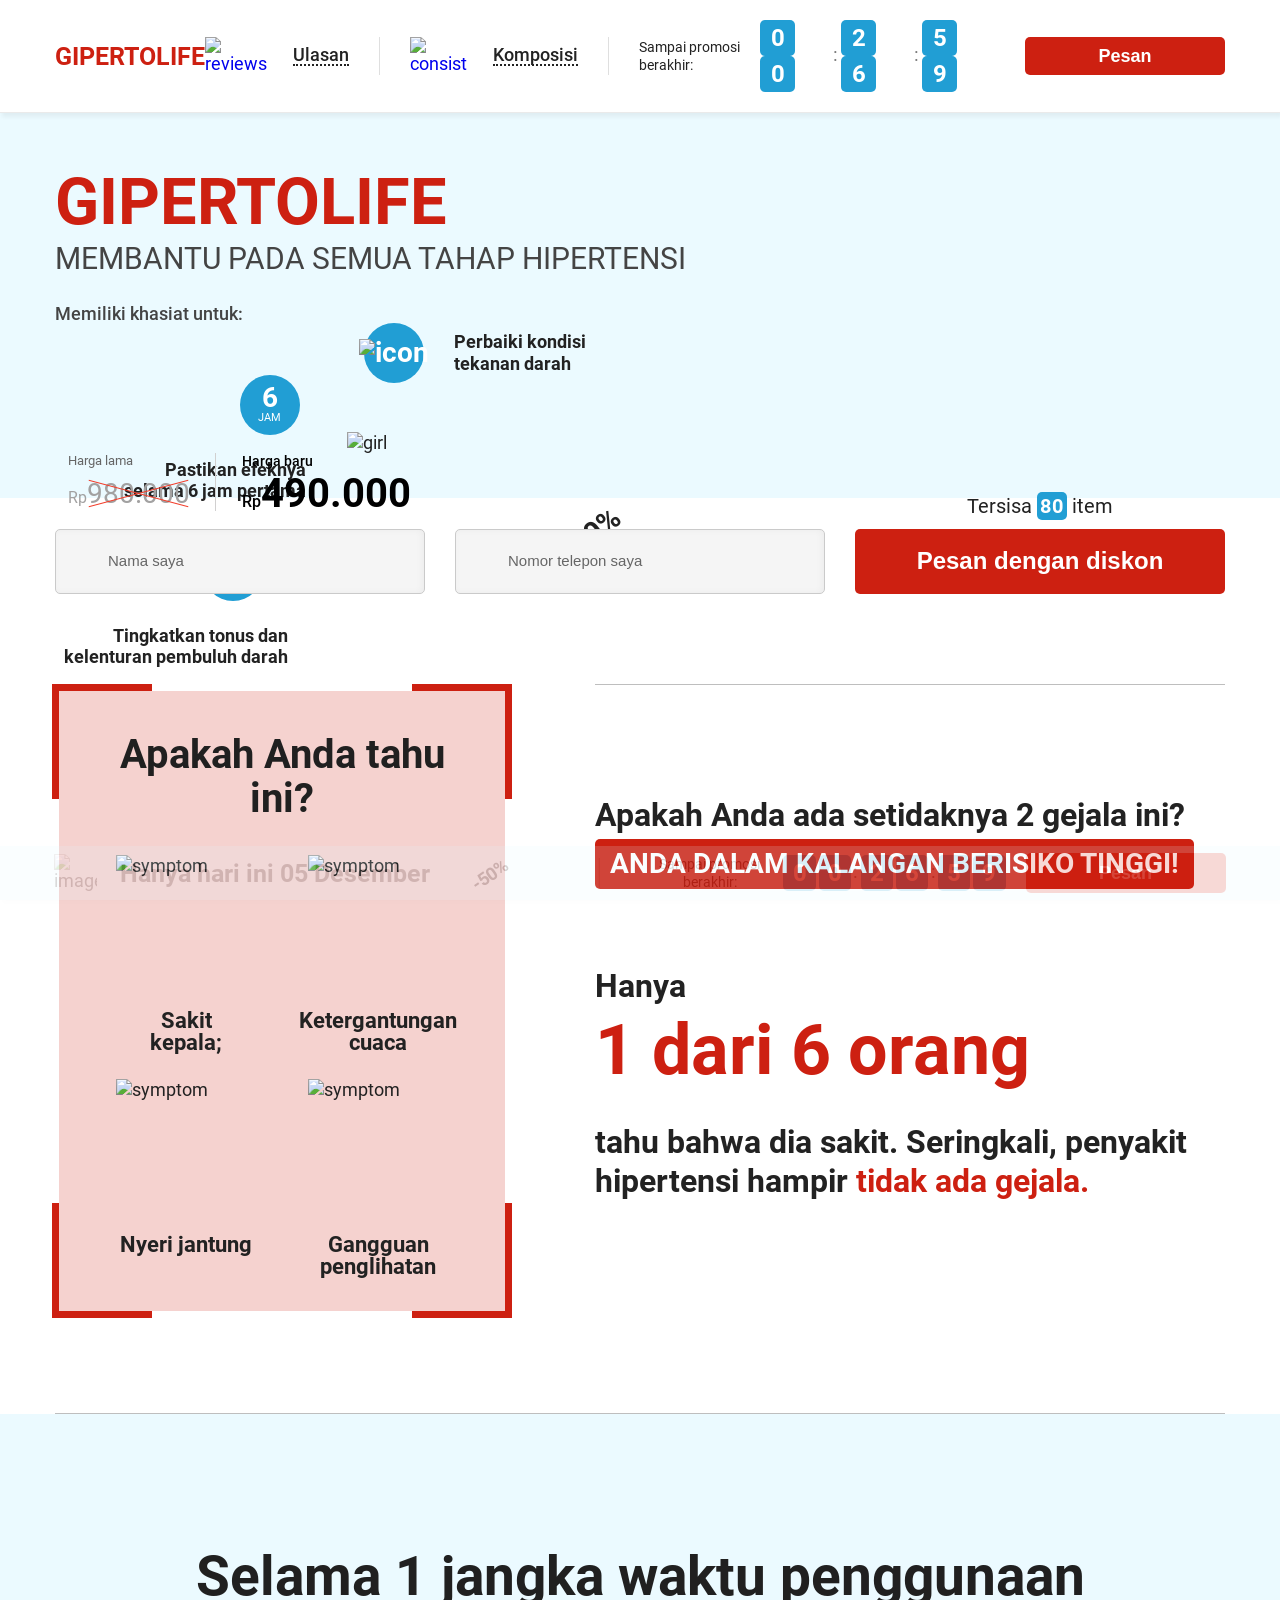
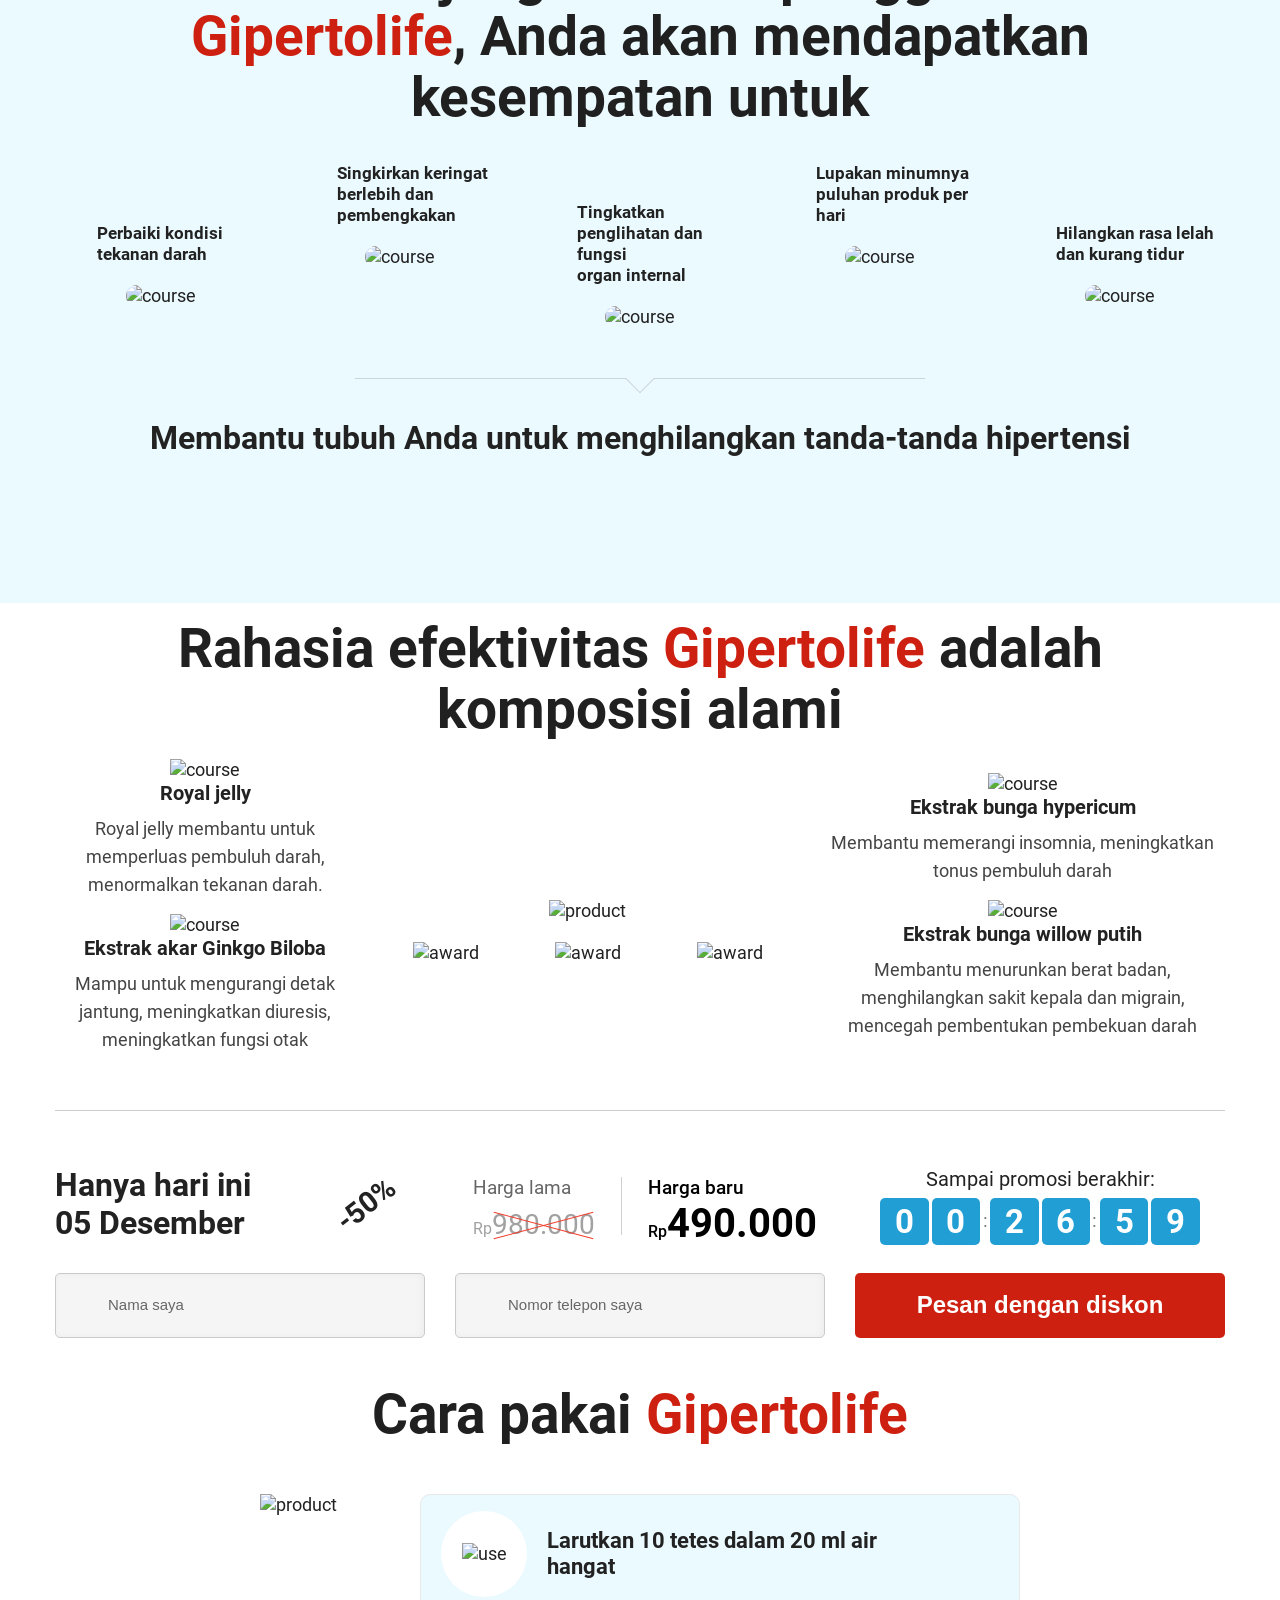
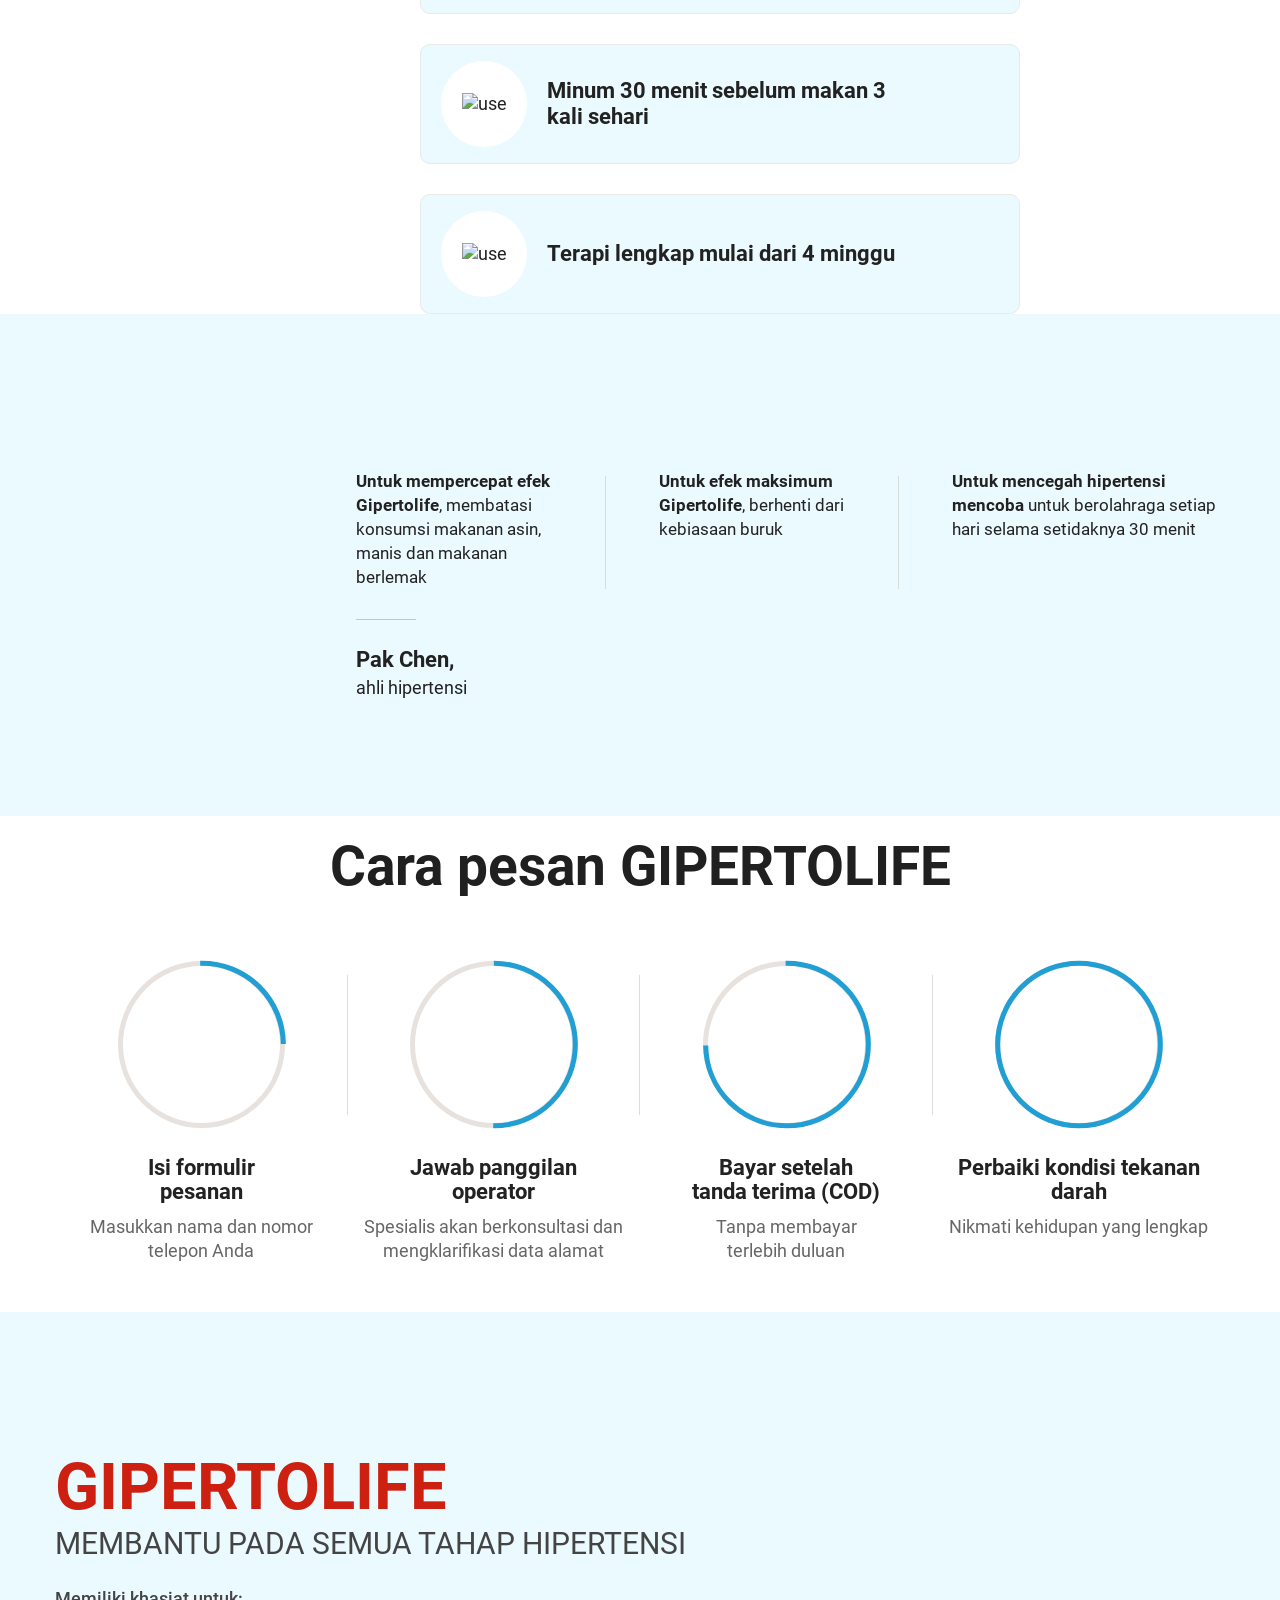
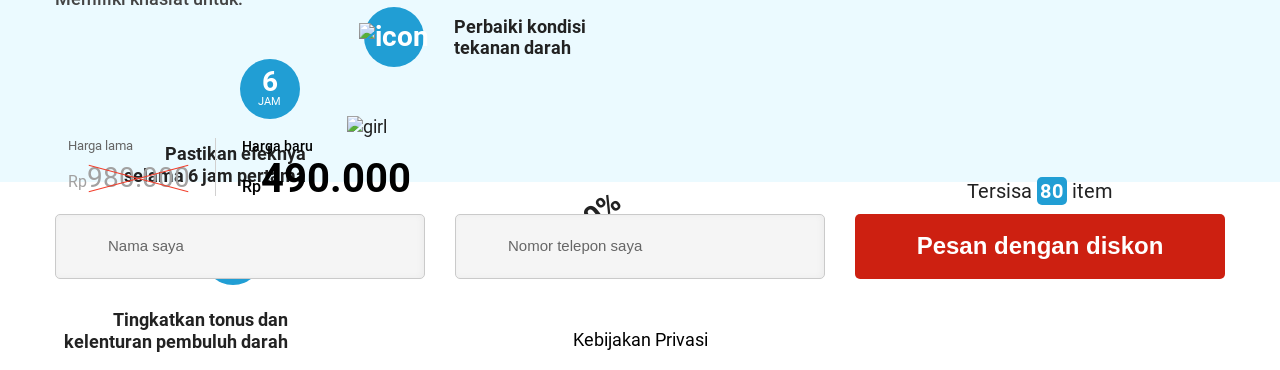
==== index.html @ 537d3614 "1" ====
<!DOCTYPE html>
<html dir="ltr" lang="id">
<head><link rel="preconnect" href="//rcktland-a.akamaihd.net/">
	<meta charset="utf-8">
	<meta content="width=device-width, initial-scale=1.0" name="viewport">
	<meta content="ie=edge" http-equiv="X-UA-Compatible">
	<meta content="#ffffff" name="theme-color">
	<title>Beli Gipertolife murah, harga, ulasan, pesan Gipertolife sekarang!</title>
	<link href="favicon.ico" rel="icon" type="image/x-icon">
	<link href="css/style.min.css" rel="stylesheet">
	<script data-polyfil="webp">
	!function(e,n,A){function o(e,n){return typeof e===n}function t(){var e,n,A,t,a,i,l;for(var f in r)if(r.hasOwnProperty(f)){if(e=[],n=r[f],n.name&&(e.push(n.name.toLowerCase()),n.options&&n.options.aliases&&n.options.aliases.length))for(A=0;A<n.options.aliases.length;A++)e.push(n.options.aliases[A].toLowerCase());for(t=o(n.fn,"function")?n.fn():n.fn,a=0;a<e.length;a++)i=e[a],l=i.split("."),1===l.length?Modernizr[l[0]]=t:(!Modernizr[l[0]]||Modernizr[l[0]]instanceof Boolean||(Modernizr[l[0]]=new Boolean(Modernizr[l[0]])),Modernizr[l[0]][l[1]]=t),s.push((t?"":"no-")+l.join("-"))}}function a(e){var n=u.className,A=Modernizr._config.classPrefix||"";if(c&&(n=n.baseVal),Modernizr._config.enableJSClass){var o=new RegExp("(^|\s)"+A+"no-js(\s|$)");n=n.replace(o,"$1"+A+"js$2")}Modernizr._config.enableClasses&&(n+=" "+A+e.join(" "+A),c?u.className.baseVal=n:u.className=n)}function i(e,n){if("object"==typeof e)for(var A in e)f(e,A)&&i(A,e[A]);else{e=e.toLowerCase();var o=e.split("."),t=Modernizr[o[0]];if(2==o.length&&(t=t[o[1]]),"undefined"!=typeof t)return Modernizr;n="function"==typeof n?n():n,1==o.length?Modernizr[o[0]]=n:(!Modernizr[o[0]]||Modernizr[o[0]]instanceof Boolean||(Modernizr[o[0]]=new Boolean(Modernizr[o[0]])),Modernizr[o[0]][o[1]]=n),a([(n&&0!=n?"":"no-")+o.join("-")]),Modernizr._trigger(e,n)}return Modernizr}var s=[],r=[],l={_version:"3.6.0",_config:{classPrefix:"",enableClasses:!0,enableJSClass:!0,usePrefixes:!0},_q:[],on:function(e,n){var A=this;setTimeout(function(){n(A[e])},0)},addTest:function(e,n,A){r.push({name:e,fn:n,options:A})},addAsyncTest:function(e){r.push({name:null,fn:e})}},Modernizr=function(){};Modernizr.prototype=l,Modernizr=new Modernizr;var f,u=n.documentElement,c="svg"===u.nodeName.toLowerCase();!function(){var e={}.hasOwnProperty;f=o(e,"undefined")||o(e.call,"undefined")?function(e,n){return n in e&&o(e.constructor.prototype[n],"undefined")}:function(n,A){return e.call(n,A)}}(),l._l={},l.on=function(e,n){this._l[e]||(this._l[e]=[]),this._l[e].push(n),Modernizr.hasOwnProperty(e)&&setTimeout(function(){Modernizr._trigger(e,Modernizr[e])},0)},l._trigger=function(e,n){if(this._l[e]){var A=this._l[e];setTimeout(function(){var e,o;for(e=0;e<A.length;e++)(o=A[e])(n)},0),delete this._l[e]}},Modernizr._q.push(function(){l.addTest=i}),Modernizr.addAsyncTest(function(){function e(e,n,A){function o(n){var o=n&&"load"===n.type?1==t.width:!1,a="webp"===e;i(e,a&&o?new Boolean(o):o),A&&A(n)}var t=new Image;t.onerror=o,t.onload=o,t.src=n}var n=[{uri:"[data-uri]",name:"webp"},{uri:"[data-uri]",name:"webp.alpha"},{uri:"[data-uri]",name:"webp.animation"},{uri:"[data-uri]",name:"webp.lossless"}],A=n.shift();e(A.name,A.uri,function(A){if(A&&"load"===A.type)for(var o=0;o<n.length;o++)e(n[o].name,n[o].uri)})}),t(),a(s),delete l.addTest,delete l.addAsyncTest;for(var p=0;p<Modernizr._q.length;p++)Modernizr._q[p]();e.Modernizr=Modernizr}(window,document)
	</script>
<script>
			var countryCodeMasString="ID";
			window.language="id";
			window.dir="ltr";
			window.cdn_path="//rcktland-a.akamaihd.net/4164/";
			window.country_code="ID";
			window.codeCorrect="Kode ini benar. Terimakasih telah membeli produk kami!";
			window.codeEmpty="Silakan masuk kode";
			window.codeInvalid="Maaf, kodenya salah! Produk yang Anda pesan palsu.";
			window.country_code_mas=countryCodeMasString.split(',');
			window.additional_phone_placeholder="Telepon tambahan";
		</script></head>
<body class="timer-different ev-date" data-invalid-name-text="Silakan masuk nama anda" data-invalid-phone-text="Silakan isi nomor telepon yang benar. Jika tidak, kami tidak akan dapat menghubungi Anda.้">
	<header class="header">
		<div class="container">
			<div class="header__wrapper">
				<div class="header__logo">
					GIPERTOLIFE
				</div>
				<nav class="header__nav">
					<a class="nav__item scroll-link" href="#reviews"><picture><source media="(max-width: 999px)" srcset="data:image/png;base64, PchI7wAAAABJRU5ErkJggg==.html"><img alt="reviews" class="nav__item-image" src="images/header_icon_rev.png"></picture><span class="nav__item-text">Ulasan</span></a><a class="nav__item scroll-link" href="#composition"><picture><source media="(max-width: 999px)" srcset="data:image/png;base64, PchI7wAAAABJRU5ErkJggg==.html"><img alt="consist" class="nav__item-image" src="images/header_icon_cons.png"></picture><span class="nav__item-text">Komposisi</span></a>
				</nav>
				<div class="header__timer">
					<div class="timer__text">
						Sampai promosi berakhir:
					</div>
					<div class="timer__block">
						<div class="timer__hours">
							<span class="hours"></span><span class="hours"></span>
						</div><span class="timer__dots">:</span>
						<div class="timer__minutes">
							<span class="minutes"></span><span class="minutes"></span>
						</div><span class="timer__dots">:</span>
						<div class="timer__seconds">
							<span class="seconds"></span><span class="seconds"></span>
						</div>
					</div>
				</div><button class="btn ever-popup-btn header__button">Pesan</button>
			</div>
		</div>
	</header>
	<section class="promo block">
		<div class="container">
			<div class="promo__content">
				<h1 class="promo__title">GIPERTOLIFE</h1>
				<h2 class="promo__subtitle">MEMBANTU PADA SEMUA TAHAP HIPERTENSI</h2>
				<p class="promo__info">Memiliki khasiat untuk:</p>
				<div class="promo__prod">
					<ul class="promo__list">
						<li class="promo__item promo__item--1">
							<span class="promo-item__icon promo-item__icon--1"><img alt="icon" src="images/promo-icon1.png"></span>
							<p class="promo-item__text promo-item__text--1">Perbaiki kondisi tekanan darah</p>
						</li>
						<li class="promo__item promo__item--2">
							<span class="promo-item__icon promo-item__icon--2">6<span class="promo-item__icon--small">jam</span></span>
							<p class="promo-item__text promo-item__text--2">Pastikan efeknya selama 6 jam pertama</p>
						</li>
						<li class="promo__item promo__item--3">
							<span class="promo-item__icon promo-item__icon--3"><img alt="icon" src="images/promo-icon3.png"></span>
							<p class="promo-item__text promo-item__text--3">Tingkatkan tonus dan kelenturan pembuluh darah</p>
						</li>
					</ul>
					<div class="promo__pack">
						<picture><source srcset="images/prod.webp" type="image/webp"><img alt="girl" src="images/prod.png"></picture>
						<div class="discount">
							<span class="discount__number">-50%</span>
						</div>
					</div>
					<div class="form__content">
						<div class="form__price">
							<div class="form__price-val">
								<h5 class="form__price-title">Harga lama</h5>
								<p class="form__price-before"><span class="x_currency form__price-before_size">Rp</span><span class="x_price_previous form__price-before_line">980000</span></p>
							</div>
							<div class="form_before"></div>
							<div class="form__price-val">
								<h5 class="form__price-title form__price-title--new">Harga baru</h5>
								<p class="form__price-after"><span class="x_currency form__price-after_size">Rp</span><span class="x_price_current">490000</span></p>
							</div>
						</div>
						<form action="https://tracker.rocketprofit.com/conversion/new" class="x_order_form form__main" method="post">
							<label class="form__input--wrap"><span class="form__input--icon"><img alt="" src="images/icon_name.png"></span><input class="form__input" name="name" placeholder="Nama saya" type="text" autocomplete="name"></label><label class="form__input--wrap"><span class="form__input--icon"><img alt="" src="images/icon_phone.png"></span><input class="form__input" name="phone" placeholder="Nomor telepon saya" type="tel" autocomplete="tel"></label><button class="btn form__btn">Pesan dengan diskon</button>
						<input type="hidden" name="landing_id" value="">
						<input type="hidden" name="goal_id" value="368">
						<input type="hidden" name="price" value="490000">
						<input type="hidden" name="delivery_price" value="0">
						<input type="hidden" name="es_list_id" value="">
						<input type="hidden" name="user_language" value="id">
						<input type="hidden" name="campaign_id" value="521186">
						<input type="hidden" name="country_code" value="ID">
    <input type='hidden' name='sid1' value='adwords' />
        <input type='hidden' name='sid2' value='and' />
        <input type='hidden' name='sid3' value='004' />
      <input type='hidden' name='redirect_url' value='https://primestore.host/primary/urotrin_hungary/success/index.html' />
					</form>
						<div class="form__lastpack">
							Tersisa <span class="lastpack">80</span> item
						</div>
					</div>
				</div>
			</div>
		</div>
	</section>
	<section class="danger block">
		<div class="container">
			<div class="danger__content">
				<div class="danger__symptoms">
					<div class="danger__symptoms--border"></div>
					<h2 class="title danger__title">Apakah Anda tahu ini?</h2>
					<ul class="danger-symptoms__list">
						<li class="danger-symptoms__item">
							<picture><source srcset="images/symptom-1.webp" type="image/webp"><img alt="symptom" class="danger-symptoms__img" src="images/symptom-1.png"></picture>
							<h4 class="danger-symptoms__title">Sakit<br>
							kepala;</h4>
						</li>
						<li class="danger-symptoms__item">
							<picture><source srcset="images/symptom-2.webp" type="image/webp"><img alt="symptom" class="danger-symptoms__img" src="images/symptom-2.png"></picture>
							<h4 class="danger-symptoms__title">Ketergantungan cuaca</h4>
						</li>
						<li class="danger-symptoms__item">
							<picture><source srcset="images/symptom-3.webp" type="image/webp"><img alt="symptom" class="danger-symptoms__img" src="images/symptom-3.png"></picture>
							<h4 class="danger-symptoms__title">Nyeri jantung</h4>
						</li>
						<li class="danger-symptoms__item">
							<picture><source srcset="images/symptom-4.webp" type="image/webp"><img alt="symptom" class="danger-symptoms__img" src="images/symptom-4.png"></picture>
							<h4 class="danger-symptoms__title">Gangguan penglihatan</h4>
						</li>
					</ul>
				</div>
				<div class="danger__info">
					<p class="danger-info__text danger-info__text--first">Apakah Anda ada setidaknya 2 gejala ini? <span class="danger-info__text--accent">ANDA DALAM KALANGAN BERISIKO TINGGI!</span></p>
					<p class="danger-info__text danger-info__text--second">Hanya</p>
					<h3 class="danger-info__big accent">1 dari 6 orang</h3>
					<p class="danger-info__text">tahu bahwa dia sakit. Seringkali, penyakit hipertensi hampir <span class="accent">tidak ada gejala.</span></p>
				</div>
			</div>
		</div>
	</section>

	<section class="course block bg">
		<div class="container">
			<h2 class="course__title title">Selama 1 jangka waktu penggunaan <span class="accent">Gipertolife</span>, Anda akan mendapatkan kesempatan untuk</h2>
			<ul class="course-list">
				<li class="course__item">
					<p class="course__item-desc text-bold">Perbaiki kondisi tekanan darah</p><picture><source srcset="images/course1.webp" type="image/webp"><img alt="course" class="course__item-img" src="images/course1.jpg"></picture>
				</li>
				<li class="course__item">
					<p class="course__item-desc text-bold">Singkirkan keringat berlebih dan pembengkakan</p><picture><source srcset="images/course2.webp" type="image/webp"><img alt="course" class="course__item-img" src="images/course2.jpg"></picture>
				</li>
				<li class="course__item">
					<p class="course__item-desc text-bold">Tingkatkan penglihatan dan fungsi<br class="course__item-desc--br">
					organ internal</p><picture><source srcset="images/course3.webp" type="image/webp"><img alt="course" class="course__item-img" src="images/course3.jpg"></picture>
				</li>
				<li class="course__item">
					<p class="course__item-desc text-bold">Lupakan minumnya puluhan produk per hari</p><picture><source srcset="images/course4.webp" type="image/webp"><img alt="course" class="course__item-img" src="images/course4.jpg"></picture>
				</li>
				<li class="course__item">
					<p class="course__item-desc text-bold">Hilangkan rasa lelah dan kurang tidur</p><picture><source srcset="images/course5.webp" type="image/webp"><img alt="course" class="course__item-img" src="images/course5.jpg"></picture>
				</li>
			</ul><span class="course-info text-bold">Membantu tubuh Anda untuk menghilangkan tanda-tanda hipertensi</span>
		</div>
	</section>
	<section class="composition block" id="composition">
		<div class="container">
			<h2 class="composition__title title">Rahasia efektivitas <span class="accent">Gipertolife</span> adalah komposisi alami</h2>
			<ul class="composition-list">
				<li class="composition-item">
					<div class="composition-component">
						<picture><source srcset="images/composition1.webp" type="image/webp"><img alt="course" class="composition-component__img" src="images/composition1.png"></picture>
						<h3 class="composition-component__title text-bold">Royal<br class="composition-component__title-br">
						jelly</h3>
						<p class="composition-component__desc">Royal jelly membantu untuk memperluas pembuluh darah, menormalkan tekanan darah.</p>
					</div>
					<div class="composition-component">
						<picture><source srcset="images/composition2.webp" type="image/webp"><img alt="course" class="composition-component__img" src="images/composition2.png"></picture>
						<h3 class="composition-component__title text-bold">Ekstrak akar Ginkgo Biloba</h3>
						<p class="composition-component__desc">Mampu untuk mengurangi detak jantung, meningkatkan diuresis, meningkatkan fungsi otak</p>
					</div>
				</li>
				<li class="composition-item composition-item--pack">
					<picture><source media="(min-width: 480px)" srcset="images/prod.webp" type="image/webp"><source srcset="images/prod__mob.webp" type="image/webp"><img alt="product" class="composition__prod" src="images/prod.png"></picture>
					<div class="composition__prod-awards">
						<picture><source media="(max-width: 479px)" srcset="images/award1__mob.webp" type="image/webp"><source srcset="images/award1.webp" type="image/webp"><img alt="award" class="award" src="images/award1.png"></picture><picture><source media="(max-width: 479px)" srcset="images/award2__mob.webp" type="image/webp"><source srcset="images/award2.webp" type="image/webp"><img alt="award" class="award" src="images/award2.png"></picture><picture><source media="(max-width: 479px)" srcset="images/award3__mob.webp" type="image/webp"><source srcset="images/award3.webp" type="image/webp"><img alt="award" class="award" src="images/award3.png"></picture>
					</div>
				</li>
				<li class="composition-item">
					<div class="composition-component">
						<picture><source srcset="images/composition3.webp" type="image/webp"><img alt="course" class="composition-component__img" src="images/composition3.png"></picture>
						<h3 class="composition-component__title text-bold">Ekstrak bunga hypericum</h3>
						<p class="composition-component__desc">Membantu memerangi insomnia, meningkatkan tonus pembuluh darah</p>
					</div>
					<div class="composition-component">
						<picture><source srcset="images/composition4.webp" type="image/webp"><img alt="course" class="composition-component__img" src="images/composition4.png"></picture>
						<h3 class="composition-component__title text-bold">Ekstrak bunga willow putih</h3>
						<p class="composition-component__desc">Membantu menurunkan berat badan, menghilangkan sakit kepala dan migrain, mencegah pembentukan pembekuan darah</p>
					</div>
				</li>
			</ul>
			<div class="composition__action action">
				<div class="action__box">
					<div class="action__title">
						Hanya hari ini <span class="date-0" data-format="dd monthFull"></span>
					</div>
					<div class="discount action__discount">
						<span class="discount__number">-50%</span>
					</div>
				</div>
				<div class="form__price action__price">
					<div class="form__price-val">
						<h5 class="form__price-title">Harga lama</h5>
						<p class="form__price-before"><span class="x_currency form__price-before_size">Rp</span><span class="x_price_previous form__price-before_line">980000</span></p>
					</div>
					<div class="form_before"></div>
					<div class="form__price-val">
						<h5 class="form__price-title form__price-title--new">Harga baru</h5>
						<p class="form__price-after"><span class="x_currency form__price-after_size">Rp</span><span class="x_price_current">490000</span></p>
					</div>
				</div>
				<div class="action__timer">
					<div class="timer__text">
						Sampai promosi berakhir:
					</div>
					<div class="timer__block">
						<div class="timer__hours">
							<span class="hours"></span><span class="hours"></span>
						</div><span class="timer__dots">:</span>
						<div class="timer__minutes">
							<span class="minutes"></span><span class="minutes"></span>
						</div><span class="timer__dots">:</span>
						<div class="timer__seconds">
							<span class="seconds"></span><span class="seconds"></span>
						</div>
					</div>
				</div>
				<form action="https://tracker.rocketprofit.com/conversion/new" class="x_order_form action__form" method="post">
					<label class="form__input--wrap"><span class="form__input--icon"><img alt="" src="images/icon_name.png"></span><input class="form__input" name="name" placeholder="Nama saya" type="text" autocomplete="name"></label><label class="form__input--wrap"><span class="form__input--icon"><img alt="" src="images/icon_phone.png"></span><input class="form__input" name="phone" placeholder="Nomor telepon saya" type="tel" autocomplete="tel"></label><button class="btn form__btn">Pesan dengan diskon</button>
				<input type="hidden" name="landing_id" value="">
				<input type="hidden" name="goal_id" value="368">
				<input type="hidden" name="price" value="490000">
				<input type="hidden" name="delivery_price" value="0">
				<input type="hidden" name="es_list_id" value="">
				<input type="hidden" name="user_language" value="id">
				<input type="hidden" name="campaign_id" value="521186">
				<input type="hidden" name="country_code" value="ID">
    <input type='hidden' name='sid1' value='adwords' />
        <input type='hidden' name='sid2' value='and' />
        <input type='hidden' name='sid3' value='004' />
      <input type='hidden' name='redirect_url' value='https://primestore.host/primary/urotrin_hungary/success/index.html' />
			</form>
			</div>
		</div>
	</section>
	
	
	<section class="use block">
		<div class="container">
			<h2 class="title use__title">Cara pakai <span class="accent">Gipertolife</span></h2>
			<div class="use__content">
				<div class="use__pack">
					<picture><source srcset="images/prod.webp" type="image/webp"><img alt="product" src="images/prod.png"></picture>
				</div>
				<ul class="use__list">
					<li class="use__item">
						<span class="use-item__icon"><img alt="use" src="images/use-1.png"></span>
						<p class="use-item__text">Larutkan 10 tetes dalam 20 ml air hangat</p>
					</li>
					<li class="use__item">
						<span class="use-item__icon"><img alt="use" src="images/use-2.png"></span>
						<p class="use-item__text">Minum 30 menit sebelum makan 3 kali sehari</p>
					</li>
					<li class="use__item">
						<span class="use-item__icon"><img alt="use" src="images/use-3.png"></span>
						<p class="use-item__text">Terapi lengkap mulai dari 4 minggu</p>
					</li>
				</ul>
			</div>
		</div>
	</section>
	<div class="board bg block">
		<div class="container">
			<div class="board__content">
				<ul class="board__list">
					<li class="board-list__item board-list__item1"><b>Untuk mempercepat efek Gipertolife</b>, membatasi konsumsi makanan asin, manis dan makanan berlemak</li>
					<li class="board-list__item board-list__item2"><b>Untuk efek maksimum Gipertolife</b>, berhenti dari kebiasaan buruk</li>
					<li class="board-list__item board-list__item3"><b>Untuk mencegah hipertensi mencoba</b> untuk berolahraga setiap hari selama setidaknya 30 menit</li>
				</ul>
				<div class="board__info">
					<div class="board-info__name">
						Pak Chen, <span class="board-info__name--prof">ahli hipertensi</span>
					</div>
				</div>
			</div>
		</div>
	</div>
	<section class="order block" id="order">
		<div class="container">
			<h2 class="title order__title">Cara pesan GIPERTOLIFE</h2>
			<ul class="order__list">
				<li class="order__item">
					<div class="order-item__icon">
						<img alt="" src="images/order-1.png"><svg class="order-item__icon-circle" viewbox="0 0 133 133" xmlns="http://www.w3.org/2000/svg">
						<circle cx="66.5" cy="66.5" r="64"/></svg>
					</div>
					<h3 class="order-item__title">Isi formulir<br>
					pesanan</h3>
					<p class="order-item__text">Masukkan nama dan nomor<br>
					telepon Anda</p>
				</li>
				<li class="order__item">
					<div class="order-item__icon">
						<img alt="" src="images/order-2.png"><svg class="order-item__icon-circle order-item__icon-circle2" viewbox="0 0 133 133" xmlns="http://www.w3.org/2000/svg">
						<circle cx="66.5" cy="66.5" r="64"/></svg>
					</div>
					<h3 class="order-item__title">Jawab panggilan<br>
					operator</h3>
					<p class="order-item__text">Spesialis akan berkonsultasi dan mengklarifikasi data alamat</p>
				</li>
				<li class="order__item">
					<div class="order-item__icon">
						<img alt="" src="images/order-3.png"><svg class="order-item__icon-circle order-item__icon-circle3" viewbox="0 0 133 133" xmlns="http://www.w3.org/2000/svg">
						<circle cx="66.5" cy="66.5" r="64"/></svg>
					</div>
					<h3 class="order-item__title">Bayar setelah<br>
					tanda terima (COD)</h3>
					<p class="order-item__text">Tanpa membayar<br>
					terlebih duluan</p>
				</li>
				<li class="order__item">
					<div class="order-item__icon">
						<img alt="" src="images/order-4.png"><svg class="order-item__icon-circle order-item__icon-circle4" viewbox="0 0 133 133" xmlns="http://www.w3.org/2000/svg">
						<circle cx="66.5" cy="66.5" r="64"/></svg>
					</div>
					<h3 class="order-item__title">Perbaiki kondisi tekanan darah</h3>
					<p class="order-item__text">Nikmati kehidupan yang lengkap</p>
				</li>
			</ul>
		</div>
	</section>
	<section class="promo block">
		<div class="container">
			<div class="promo__content">
				<h1 class="promo__title">GIPERTOLIFE</h1>
				<h2 class="promo__subtitle">MEMBANTU PADA SEMUA TAHAP HIPERTENSI</h2>
				<p class="promo__info">Memiliki khasiat untuk:</p>
				<div class="promo__prod">
					<ul class="promo__list">
						<li class="promo__item promo__item--1">
							<span class="promo-item__icon promo-item__icon--1"><img alt="icon" src="images/promo-icon1.png"></span>
							<p class="promo-item__text promo-item__text--1">Perbaiki kondisi tekanan darah</p>
						</li>
						<li class="promo__item promo__item--2">
							<span class="promo-item__icon promo-item__icon--2">6<span class="promo-item__icon--small">jam</span></span>
							<p class="promo-item__text promo-item__text--2">Pastikan efeknya selama 6 jam pertama</p>
						</li>
						<li class="promo__item promo__item--3">
							<span class="promo-item__icon promo-item__icon--3"><img alt="icon" src="images/promo-icon3.png"></span>
							<p class="promo-item__text promo-item__text--3">Tingkatkan tonus dan kelenturan pembuluh darah</p>
						</li>
					</ul>
					<div class="promo__pack">
						<picture><source srcset="images/prod.webp" type="image/webp"><img alt="girl" src="images/prod.png"></picture>
						<div class="discount">
							<span class="discount__number">-50%</span>
						</div>
					</div>
					<div class="form__content">
						<div class="form__price">
							<div class="form__price-val">
								<h5 class="form__price-title">Harga lama</h5>
								<p class="form__price-before"><span class="x_currency form__price-before_size">Rp</span><span class="x_price_previous form__price-before_line">980000</span></p>
							</div>
							<div class="form_before"></div>
							<div class="form__price-val">
								<h5 class="form__price-title form__price-title--new">Harga baru</h5>
								<p class="form__price-after"><span class="x_currency form__price-after_size">Rp</span><span class="x_price_current">490000</span></p>
							</div>
						</div>
						<form action="https://tracker.rocketprofit.com/conversion/new" class="x_order_form form__main" method="post">
							<label class="form__input--wrap"><span class="form__input--icon"><img alt="" src="images/icon_name.png"></span><input class="form__input" name="name" placeholder="Nama saya" type="text" autocomplete="name"></label><label class="form__input--wrap"><span class="form__input--icon"><img alt="" src="images/icon_phone.png"></span><input class="form__input" name="phone" placeholder="Nomor telepon saya" type="tel" autocomplete="tel"></label><button class="btn form__btn">Pesan dengan diskon</button>
						<input type="hidden" name="landing_id" value="">
						<input type="hidden" name="goal_id" value="368">
						<input type="hidden" name="price" value="490000">
						<input type="hidden" name="delivery_price" value="0">
						<input type="hidden" name="es_list_id" value="">
						<input type="hidden" name="user_language" value="id">
						<input type="hidden" name="campaign_id" value="521186">
						<input type="hidden" name="country_code" value="ID">
    <input type='hidden' name='sid1' value='adwords' />
        <input type='hidden' name='sid2' value='and' />
        <input type='hidden' name='sid3' value='004' />
      <input type='hidden' name='redirect_url' value='https://primestore.host/primary/urotrin_hungary/success/index.html' />
					</form>
						<div class="form__lastpack">
							Tersisa <span class="lastpack">80</span> item
						</div>
					</div>
				</div>
			</div>
		</div>
	</section>
	<footer class="footer">
		<div class="container">
			<div class="ev-footer create_rom_footer" data-background-color="" data-color_link="black" data-color_logo="orange"></div>
		</div>
	</footer>
	<div class="banner">
		<div class="container">
			<div class="banner__content">
				<div class="banner__pack"><img alt="image" src="images/prod.png"></div>
				<div class="banner__title">
					<span class="banner__title--small text-bold">Hanya hari ini <span class="date-0 text-nowrap" data-format="dd monthFull"></span></span>
				</div>
				<div class="banner__timer">
					<div class="timer__text">
						Sampai promosi berakhir:
					</div>
					<div class="timer__block">
						<div class="timer__hours">
							<span class="hours"></span><span class="hours"></span>
						</div><span class="timer__dots">:</span>
						<div class="timer__minutes">
							<span class="minutes"></span><span class="minutes"></span>
						</div><span class="timer__dots">:</span>
						<div class="timer__seconds">
							<span class="seconds"></span><span class="seconds"></span>
						</div>
					</div>
				</div><button class="banner__btn btn ever-popup-btn">Pesan</button>
			</div>
		</div>
	</div>
	<div class="ever-popup-build">
		<div class="my-popup" id="cloneThis">
			<div class="my-popup__wrap bg">
				<div class="my-popup__left">
					<h3 class="popup__title"><span class="popup__title-accent accent">GIPERTOLIFE<br></span> MEMBANTU PADA SEMUA TAHAP HIPERTENSI</h3>
					<div class="my-popup__pack pack">
						<picture><source srcset="images/prod.webp" type="image/webp"><img alt="girl" src="images/prod.png"></picture>
						<div class="discount">
							<span class="discount__number">-50%</span>
						</div>
					</div>
				</div>
				<div class="my-popup__right">
					<div class="popup-form-wrap">
						<div class="form">
							<div class="form__wrapper">
								<h2 class="form__title">Perhatian!</h2>
								<div class="form__subtitle text-bold">
									Hanya hari ini <span class="date-0 form__subtitle-date text-bold" data-format="dd monthFull"></span>
								</div>
								<div class="form__price">
									<div class="form__price-val first-val">
										<h5 class="form__price-title">Harga lama</h5>
										<p class="form__price-before"><span class="x_currency form__price-before_size">Rp</span><span class="x_price_previous form__price-before_line">980000</span></p>
									</div>
									<div class="form__price-val">
										<h5 class="form__price-title form__price-title--new">Harga baru</h5>
										<p class="form__price-after"><span class="x_currency form__price-after_size">Rp</span><span class="x_price_current">490000</span></p>
									</div>
								</div>
								<form action="https://tracker.rocketprofit.com/conversion/new" class="x_order_form form__main" method="post">
									<label class="form__input--wrap"><span class="form__input--icon"><img alt="" src="images/icon_name.png"></span><input class="form__input" name="name" placeholder="Nama saya" type="text" autocomplete="name"></label><label class="form__input--wrap"><span class="form__input--icon"><img alt="" src="images/icon_phone.png"></span><input class="form__input" name="phone" placeholder="Nomor telepon saya" type="tel" autocomplete="tel"></label><button class="btn form__btn popup__btn">Pesan dengan diskon</button>
									<div class="form__left">
										<div class="online-people online-1 active">
											<img alt="online" src="images/eye.png">
											<p>Sekarang ada <span class="text-bold online-dynamic online-dynamic-1">27</span> orang di situs</p>
										</div>
										<div class="online-people online-2">
											<img alt="online" src="images/eye.png">
											<p><span class="text-bold online-dynamic online-dynamic-2">116</span>  orang online</p>
										</div>
									</div>
									<div class="form__left form__last">
										<div class="form__lastpack">
											Tersisa <span class="lastpack">80</span> item
										</div>
									</div>
								<input type="hidden" name="landing_id" value="">
								<input type="hidden" name="goal_id" value="368">
								<input type="hidden" name="price" value="490000">
								<input type="hidden" name="delivery_price" value="0">
								<input type="hidden" name="es_list_id" value="">
								<input type="hidden" name="user_language" value="id">
								<input type="hidden" name="campaign_id" value="521186">
								<input type="hidden" name="country_code" value="ID">
    <input type='hidden' name='sid1' value='adwords' />
        <input type='hidden' name='sid2' value='and' />
        <input type='hidden' name='sid3' value='004' />
      <input type='hidden' name='redirect_url' value='https://primestore.host/primary/urotrin_hungary/success/index.html' />
							</form>
							</div>
						</div>
					</div>
				</div>
			</div>
		</div>
	</div><svg class="hidden" height="0" style="display: none;" width="0">
	<symbol id="illness-icon1" viewbox="0 0 59.619 64.133" xmlns="http://www.w3.org/2000/svg">
		<defs>
			<clippath>
				<path d="M0 48.1h44.714V0H0z"/>
			</clippath>
		</defs>
		<g clip-path="url(#a)" transform="matrix(1.33333 0 0 -1.33333 0 64.133)">
			<path d="M6.962 18.6c.9-4.9 4.1-10 7.8-13.6v5.8c0 .4.2.7.5.9l2 1.1-1.1 6.3c-.1.5.3 1.1.8 1.2.6.1 1.1-.3 1.2-.8l1.3-7c.1-.4-.1-.8-.5-1.1l-2.1-1.2v-7c2.6-2 5.3-3.2 7.8-3.2.4 0 .9 0 1.3.1 1.9.4 3.7 1.4 5.2 2.9l-3.8 6.1c-.1.2-.1.3-.1.5v3.2l-3.1 3.8c-.4.4-.3 1.1.1 1.4.4.4 1.1.3 1.4-.1l3.4-4.1c.1-.2.2-.4.2-.6V9.9l3.3-5.2c.7.9 1.3 1.9 1.9 3 2 4.1 2.6 9 1.7 13.6-.9 4.8-3.5 8.6-7.4 10.7-.1 0-.1.1-.2.1l-6.2 1.6h-.6c-.9 0-1.8-.1-2.6-.3-4.1-.8-7.1-2.1-9.2-4.1-2.9-2.5-3.8-6.1-3-10.7m15.8 16.9l6.1-1.6c.1 0 .3-.1.4-.1.9 1.9 2.9 3.3 5.1 3.3.6 0 1 .4 1 1v5.1c0 .6-.4 1-1 1h-.9c-5.5 0-10.2-3.6-11.9-8.6h.4c.3.1.6 0 .8-.1m-2 12.6h-5.5c-.3 0-.5-.1-.7-.3-.2-.2-.3-.4-.3-.7v-8.5c-1.4-1.2-2.2-3.1-2.2-5.1v-.2c1.8.9 4 1.6 6.6 2.1.3 0 .6.1.9.1l.3.8c.5 1.4 1.2 2.8 2 3.9v6.9c-.1.5-.5 1-1.1 1m21.699-31l-3.899-3c-.4-.3-.5-1-.2-1.4.3-.4 1-.5 1.4-.2l3.9 3c.4.3.5 1 .2 1.4-.3.5-1 .5-1.4.2m-3.2-7c-.2-.5.2-1.1.7-1.2 2-.3 4.3-1.9 4.7-.3.2.5-.2 1.1-.7 1.2l-3.5 1c-.5.1-1.1-.2-1.2-.7m-34.4 2.4c.4-.3 1.1-.3 1.4.2.4.4.3 1.1-.1 1.4l-3.9 3c-.4.3-1.1.3-1.4-.2-.3-.4-.3-1.1.2-1.4zm-4.8-4c.2-.5.7-.8 1.2-.7l3.5 1c.6.2.9.7.7 1.3-.2.5-.7.8-1.2.7l-3.5-1c-.6-.2-.9-.7-.7-1.3"/>
		</g>
	</symbol>
	<symbol id="illness-icon2" viewbox="0 0 77.06 77.333" xmlns="http://www.w3.org/2000/svg">
		<defs>
			<clippath>
				<path d="M0 58h57.795V0H0z"/>
			</clippath>
		</defs>
		<g clip-path="url(#a)" transform="matrix(1.33333 0 0 -1.33333 0 77.333)">
			<path d="M9.408 46l4 12H2.625L0 44h5.956L3.07 24.763a.657.657 0 0 1 .154-.532.666.666 0 0 1 1.107.156L14.236 46z"/>
			<path d="M49.873 50.088C44.757 55.19 37.938 58 30.674 58h-.656c-6.72 0-12.992-2.99-17.236-8.2l-.6-1.8h5.171L8.62 28.943a22.89 22.89 0 0 1 3.772-7.74l3.604-4.803a19.12 19.12 0 0 0 3.8-11.4V0h4v10c0 2.757 2.243 5 5 5h8c1.654 0 3 1.346 3 3s-1.346 3-3 3h-15c-2.206 0-4 1.794-4 4s1.794 4 4 4h13a1.001 1.001 0 0 1 0 2h-15c-3.309 0-6 2.69-6 6 0 3.052 2.292 5.574 5.245 5.947A9.036 9.036 0 0 0 18.795 45c0 4.963 4.038 9 9 9a8.951 8.951 0 0 0 7.86-4.644 7.944 7.944 0 0 0 3.14.644c4.411 0 8-3.59 8-8 0-.34-.039-.674-.082-1.008.028 0 .054.008.082.008 2.757 0 5-2.243 5-5s-2.243-5-5-5h-9.184c.112-.314.184-.648.184-1 0-1.654-1.346-3-3-3h-13c-1.103 0-2-.897-2-2s.897-2 2-2h15c2.757 0 5-2.243 5-5s-2.243-5-5-5h-8c-1.654 0-3-1.346-3-3V0h10v.395c0 1.656.337 3.302.957 4.837L29.553 7.03l.485 1.939 10.618-2.653c.838-.21 1.7-.317 2.564-.317 5.831 0 10.575 4.744 10.575 10.575v6.043l4 2v6.375c0 7.218-2.814 13.999-7.922 19.095"/>
			<path d="M19.795 41c-2.206 0-4-1.794-4-4s1.794-4 4-4h27c1.654 0 3 1.346 3 3s-1.346 3-3 3-3-1.346-3-3h-2c0 1.956 1.14 3.636 2.78 4.457.134.502.22 1.017.22 1.543 0 3.309-2.691 6-6 6-3.024 0-5.525-2.25-5.935-5.162 1.687-.47 2.935-2.003 2.935-3.838h-2c0 1.103-.897 2-2 2s-2-.897-2-2h-2c0 1.877 1.304 3.444 3.05 3.874a7.99 7.99 0 0 0 3.088 5.465A6.96 6.96 0 0 1 27.795 52c-3.86 0-7-3.141-7-7 0-.741.119-1.463.344-2.157 2.663-.613 4.656-2.997 4.656-5.843h-2c0 2.206-1.794 4-4 4"/>
		</g>
	</symbol>
	<symbol id="illness-icon3" viewbox="0 0 80.149 64.021" xmlns="http://www.w3.org/2000/svg">
		<defs>
			<clippath>
				<path d="M0 48.016h60.112V0H0z"/>
			</clippath>
		</defs>
		<g clip-path="url(#a)" transform="matrix(1.33333 0 0 -1.33333 0 64.02)">
			<path d="M58.001 20.2c-1.5-2.7-3.899-5-6.6-6.5-1.9-1-3.9-1.5-5.9-1.5h-.5c-2.5.1-4.8 1.1-6.3 2.8-1.3 1.3-1.8 3-1.5 4.5.3 1.6 1.401 2.6 2.2 3.4l.3.3c.6.6 1.3 1.4 1.401 2.3.1 1-.6 2.1-1 2.6s-.9 1-1.4 1.5c-2.8-3.3-6.6-9.1-6.6-16.2V2c0-1.1-.9-2-2-2s-2 .9-2 2v11.4c0 7.1-3.7 12.9-6.6 16.2-.5-.5-1-1-1.4-1.5-.4-.5-1.1-1.6-1-2.6.1-.9.8-1.7 1.4-2.3l.3-.3c.8-.8 1.9-1.8 2.2-3.4.3-1.5-.3-3.1-1.5-4.5-1.5-1.7-3.8-2.7-6.3-2.8h-.5c-1.9 0-3.9.5-5.9 1.5-2.8 1.4-5.1 3.7-6.6 6.5-1.7 3.2-2.5 7.1-2.1 11.4.5 5.1 2.6 11.6 7.2 14.5 4.5 2.8 10.6 2.5 14.7-.7 2.1-1.7 3.5-3.9 3.8-6.2.3-2.1-.3-4.4-1.7-6.5 1.9-2.2 4.3-5.4 5.9-9.4 1.7 4 4 7.2 5.9 9.4-1.4 2.1-2 4.4-1.7 6.5.3 2.3 1.6 4.5 3.8 6.2 4.1 3.2 10.3 3.5 14.7.7 4.6-2.9 6.8-9.4 7.2-14.5.6-4.3-.1-8.2-1.9-11.4"/>
		</g>
	</symbol>
	<symbol id="illness-icon4" viewbox="0 0 42.699 42.733" xmlns="http://www.w3.org/2000/svg">
		<defs>
			<clippath>
				<path d="M0 32.05h32.024V0H0z"/>
			</clippath>
		</defs>
		<g clip-path="url(#a)" transform="matrix(1.33333 0 0 -1.33333 0 42.733)">
			<path d="M25.03 10c-1.42 0-2.66-1.01-2.94-2.39-.133-.713-.934-.975-1.4-.71a.98.98 0 0 0-.57 1.02c0 .03.01.05.01.08.47 2.32 2.53 4 4.9 4 .55 0 1-.45 1-1s-.45-1-1-1m-18.02.03c-1.602 0-3-1.301-3-3 0-.55-.45-1-1-1s-1 .45-1 1c0 2.872 2.356 5 5 5 .55 0 1-.45 1-1s-.45-1-1-1m24.998 12.95c0 4.97-4.04 9-9 9h-1a.99.99 0 0 1-1-1c0-.55.439-1 1-1h1c3.86 0 7-3.14 7-7V11.923A7.011 7.011 0 0 1 25.03 14c-3.03 0-5.61-1.92-6.57-4.61-.001 0-.002 0-.003.002a5.035 5.035 0 0 1-4.858-.03 6.97 6.97 0 0 1-6.59 4.669c-3.172 0-4.902-2.044-5.002-2.113V23.05c0 3.86 3.14 7 7 7h1c.549 0 1 .44 1 1 0 .55-.451 1-1 1h-1c-4.96 0-9-4.04-9-9C.066 6.357-.133 6.728.198 5.43l.004-.005A6.985 6.985 0 0 1 7.01.03c3.86 0 7 3.13 7 7 0 .05 0 .1-.01.15v.003a2.98 2.98 0 0 0 4.037.057l.003-.003C17.64 3.975 20.668 0 25.03 0c3.3 0 6.08 2.29 6.8 5.38l.01.01c.329 1.318.102.866.167 17.59"/>
		</g>
	</symbol>
	<symbol id="illness-icon5" viewbox="0 0 28 24" xmlns="http://www.w3.org/2000/svg">
		<path d="M2.4 24c.52.14 1.07.14 1.62.14h20.02c.55 0 1.1 0 1.62-.14 2.06-.55 2.99-2.85 1.86-4.75-3.54-5.88-7.12-11.76-10.7-17.64a3.294 3.294 0 00-2.79-1.65c-1.07 0-2.1.55-2.79 1.65C7.63 7.46 4.09 13.34.55 19.25-.59 21.15.34 23.45 2.4 24zm11.63-3.06c-.86 0-1.55-.69-1.58-1.55 0-.86.69-1.55 1.58-1.55.86 0 1.58.69 1.58 1.55-.03.86-.72 1.52-1.58 1.55zM12.31 7.97c.03-1 .72-1.69 1.69-1.72h.06c1 0 1.69.72 1.69 1.72.03 1.07.03 5.19 0 6.19-.03 1.07-.69 1.62-1.72 1.62s-1.69-.55-1.72-1.62c-.04-.99-.04-5.12 0-6.19z"/>
	</symbol>
	<symbol id="illness-icon6" viewbox="0 0 34.369 32.093" xmlns="http://www.w3.org/2000/svg">
		<defs>
			<clippath>
				<path d="M0 24.07h25.776V0H0z"/>
			</clippath>
		</defs>
		<g clip-path="url(#a)" transform="matrix(1.33333 0 0 -1.33333 0 32.093)">
			<path d="M17.395 12.07l-2.7-3.6a1 1 0 0 0-.8-.4h-.09a1 1 0 0 0-.8.55l-2.23 4.45-1.05-1.56a1.002 1.002 0 0 0-.83-.44h-6L12.075.35a1 1 0 0 1 1.51-.01l10.17 11.73zm-16.15 1a7.121 7.121 0 0 0-.71 6.73 6.64 6.64 0 0 0 5.63 4.27h.73a7.998 7.998 0 0 0 6-2.71 7.998 7.998 0 0 0 6 2.71h.73a6.65 6.65 0 0 0 5.62-4.22 7.27 7.27 0 0 0-.14-5.78h-8.21a1 1 0 0 1-.8-.4l-2-2.71-2.28 4.56a1 1 0 0 1-1.72.1l-1.74-2.55z"/>
		</g>
	</symbol></svg>
	
	
	
	<script defer src="js/banner.js">
	</script>
	<script src="js/eu-footer2.js">
	</script>
<script>if (!window.jQuery) { 
!function(e,t){"use strict";"object"==typeof module&&"object"==typeof module.exports?module.exports=e.document?t(e,!0):function(e){if(!e.document)throw new Error("jQuery requires a window with a document");return t(e)}:t(e)}("undefined"!=typeof window?window:this,function(C,e){"use strict";var t=[],r=Object.getPrototypeOf,s=t.slice,g=t.flat?function(e){return t.flat.call(e)}:function(e){return t.concat.apply([],e)},u=t.push,i=t.indexOf,n={},o=n.toString,v=n.hasOwnProperty,a=v.toString,l=a.call(Object),y={},m=function(e){return"function"==typeof e&&"number"!=typeof e.nodeType},x=function(e){return null!=e&&e===e.window},E=C.document,c={type:!0,src:!0,nonce:!0,noModule:!0};function b(e,t,n){var r,i,o=(n=n||E).createElement("script");if(o.text=e,t)for(r in c)(i=t[r]||t.getAttribute&&t.getAttribute(r))&&o.setAttribute(r,i);n.head.appendChild(o).parentNode.removeChild(o)}function w(e){return null==e?e+"":"object"==typeof e||"function"==typeof e?n[o.call(e)]||"object":typeof e}var f="3.5.1",S=function(e,t){return new S.fn.init(e,t)};function p(e){var t=!!e&&"length"in e&&e.length,n=w(e);return!m(e)&&!x(e)&&("array"===n||0===t||"number"==typeof t&&0<t&&t-1 in e)}S.fn=S.prototype={jquery:f,constructor:S,length:0,toArray:function(){return s.call(this)},get:function(e){return null==e?s.call(this):e<0?this[e+this.length]:this[e]},pushStack:function(e){var t=S.merge(this.constructor(),e);return t.prevObject=this,t},each:function(e){return S.each(this,e)},map:function(n){return this.pushStack(S.map(this,function(e,t){return n.call(e,t,e)}))},slice:function(){return this.pushStack(s.apply(this,arguments))},first:function(){return this.eq(0)},last:function(){return this.eq(-1)},even:function(){return this.pushStack(S.grep(this,function(e,t){return(t+1)%2}))},odd:function(){return this.pushStack(S.grep(this,function(e,t){return t%2}))},eq:function(e){var t=this.length,n=+e+(e<0?t:0);return this.pushStack(0<=n&&n<t?[this[n]]:[])},end:function(){return this.prevObject||this.constructor()},push:u,sort:t.sort,splice:t.splice},S.extend=S.fn.extend=function(){var e,t,n,r,i,o,a=arguments[0]||{},s=1,u=arguments.length,l=!1;for("boolean"==typeof a&&(l=a,a=arguments[s]||{},s++),"object"==typeof a||m(a)||(a={}),s===u&&(a=this,s--);s<u;s++)if(null!=(e=arguments[s]))for(t in e)r=e[t],"__proto__"!==t&&a!==r&&(l&&r&&(S.isPlainObject(r)||(i=Array.isArray(r)))?(n=a[t],o=i&&!Array.isArray(n)?[]:i||S.isPlainObject(n)?n:{},i=!1,a[t]=S.extend(l,o,r)):void 0!==r&&(a[t]=r));return a},S.extend({expando:"jQuery"+(f+Math.random()).replace(/\D/g,""),isReady:!0,error:function(e){throw new Error(e)},noop:function(){},isPlainObject:function(e){var t,n;return!(!e||"[object Object]"!==o.call(e))&&(!(t=r(e))||"function"==typeof(n=v.call(t,"constructor")&&t.constructor)&&a.call(n)===l)},isEmptyObject:function(e){var t;for(t in e)return!1;return!0},globalEval:function(e,t,n){b(e,{nonce:t&&t.nonce},n)},each:function(e,t){var n,r=0;if(p(e)){for(n=e.length;r<n;r++)if(!1===t.call(e[r],r,e[r]))break}else for(r in e)if(!1===t.call(e[r],r,e[r]))break;return e},makeArray:function(e,t){var n=t||[];return null!=e&&(p(Object(e))?S.merge(n,"string"==typeof e?[e]:e):u.call(n,e)),n},inArray:function(e,t,n){return null==t?-1:i.call(t,e,n)},merge:function(e,t){for(var n=+t.length,r=0,i=e.length;r<n;r++)e[i++]=t[r];return e.length=i,e},grep:function(e,t,n){for(var r=[],i=0,o=e.length,a=!n;i<o;i++)!t(e[i],i)!==a&&r.push(e[i]);return r},map:function(e,t,n){var r,i,o=0,a=[];if(p(e))for(r=e.length;o<r;o++)null!=(i=t(e[o],o,n))&&a.push(i);else for(o in e)null!=(i=t(e[o],o,n))&&a.push(i);return g(a)},guid:1,support:y}),"function"==typeof Symbol&&(S.fn[Symbol.iterator]=t[Symbol.iterator]),S.each("Boolean Number String Function Array Date RegExp Object Error Symbol".split(" "),function(e,t){n["[object "+t+"]"]=t.toLowerCase()});var d=function(n){var e,d,b,o,i,h,f,g,w,u,l,T,C,a,E,v,s,c,y,S="sizzle"+1*new Date,p=n.document,k=0,r=0,m=ue(),x=ue(),A=ue(),N=ue(),D=function(e,t){return e===t&&(l=!0),0},j={}.hasOwnProperty,t=[],q=t.pop,L=t.push,H=t.push,O=t.slice,P=function(e,t){for(var n=0,r=e.length;n<r;n++)if(e[n]===t)return n;return-1},R="checked|selected|async|autofocus|autoplay|controls|defer|disabled|hidden|ismap|loop|multiple|open|readonly|required|scoped",M="[\\x20\\t\\r\\n\\f]",I="(?:\\\\[\\da-fA-F]{1,6}"+M+"?|\\\\[^\\r\\n\\f]|[\\w-]|[^\0-\\x7f])+",W="\\["+M+"*("+I+")(?:"+M+"*([*^$|!~]?=)"+M+"*(?:'((?:\\\\.|[^\\\\'])*)'|\"((?:\\\\.|[^\\\\\"])*)\"|("+I+"))|)"+M+"*\\]",F=":("+I+")(?:\\((('((?:\\\\.|[^\\\\'])*)'|\"((?:\\\\.|[^\\\\\"])*)\")|((?:\\\\.|[^\\\\()[\\]]|"+W+")*)|.*)\\)|)",B=new RegExp(M+"+","g"),$=new RegExp("^"+M+"+|((?:^|[^\\\\])(?:\\\\.)*)"+M+"+$","g"),_=new RegExp("^"+M+"*,"+M+"*"),z=new RegExp("^"+M+"*([>+~]|"+M+")"+M+"*"),U=new RegExp(M+"|>"),X=new RegExp(F),V=new RegExp("^"+I+"$"),G={ID:new RegExp("^#("+I+")"),CLASS:new RegExp("^\\.("+I+")"),TAG:new RegExp("^("+I+"|[*])"),ATTR:new RegExp("^"+W),PSEUDO:new RegExp("^"+F),CHILD:new RegExp("^:(only|first|last|nth|nth-last)-(child|of-type)(?:\\("+M+"*(even|odd|(([+-]|)(\\d*)n|)"+M+"*(?:([+-]|)"+M+"*(\\d+)|))"+M+"*\\)|)","i"),bool:new RegExp("^(?:"+R+")$","i"),needsContext:new RegExp("^"+M+"*[>+~]|:(even|odd|eq|gt|lt|nth|first|last)(?:\\("+M+"*((?:-\\d)?\\d*)"+M+"*\\)|)(?=[^-]|$)","i")},Y=/HTML$/i,Q=/^(?:input|select|textarea|button)$/i,J=/^h\d$/i,K=/^[^{]+\{\s*\[native \w/,Z=/^(?:#([\w-]+)|(\w+)|\.([\w-]+))$/,ee=/[+~]/,te=new RegExp("\\\\[\\da-fA-F]{1,6}"+M+"?|\\\\([^\\r\\n\\f])","g"),ne=function(e,t){var n="0x"+e.slice(1)-65536;return t||(n<0?String.fromCharCode(n+65536):String.fromCharCode(n>>10|55296,1023&n|56320))},re=/([\0-\x1f\x7f]|^-?\d)|^-$|[^\0-\x1f\x7f-\uFFFF\w-]/g,ie=function(e,t){return t?"\0"===e?"\ufffd":e.slice(0,-1)+"\\"+e.charCodeAt(e.length-1).toString(16)+" ":"\\"+e},oe=function(){T()},ae=be(function(e){return!0===e.disabled&&"fieldset"===e.nodeName.toLowerCase()},{dir:"parentNode",next:"legend"});try{H.apply(t=O.call(p.childNodes),p.childNodes),t[p.childNodes.length].nodeType}catch(e){H={apply:t.length?function(e,t){L.apply(e,O.call(t))}:function(e,t){var n=e.length,r=0;while(e[n++]=t[r++]);e.length=n-1}}}function se(t,e,n,r){var i,o,a,s,u,l,c,f=e&&e.ownerDocument,p=e?e.nodeType:9;if(n=n||[],"string"!=typeof t||!t||1!==p&&9!==p&&11!==p)return n;if(!r&&(T(e),e=e||C,E)){if(11!==p&&(u=Z.exec(t)))if(i=u[1]){if(9===p){if(!(a=e.getElementById(i)))return n;if(a.id===i)return n.push(a),n}else if(f&&(a=f.getElementById(i))&&y(e,a)&&a.id===i)return n.push(a),n}else{if(u[2])return H.apply(n,e.getElementsByTagName(t)),n;if((i=u[3])&&d.getElementsByClassName&&e.getElementsByClassName)return H.apply(n,e.getElementsByClassName(i)),n}if(d.qsa&&!N[t+" "]&&(!v||!v.test(t))&&(1!==p||"object"!==e.nodeName.toLowerCase())){if(c=t,f=e,1===p&&(U.test(t)||z.test(t))){(f=ee.test(t)&&ye(e.parentNode)||e)===e&&d.scope||((s=e.getAttribute("id"))?s=s.replace(re,ie):e.setAttribute("id",s=S)),o=(l=h(t)).length;while(o--)l[o]=(s?"#"+s:":scope")+" "+xe(l[o]);c=l.join(",")}try{return H.apply(n,f.querySelectorAll(c)),n}catch(e){N(t,!0)}finally{s===S&&e.removeAttribute("id")}}}return g(t.replace($,"$1"),e,n,r)}function ue(){var r=[];return function e(t,n){return r.push(t+" ")>b.cacheLength&&delete e[r.shift()],e[t+" "]=n}}function le(e){return e[S]=!0,e}function ce(e){var t=C.createElement("fieldset");try{return!!e(t)}catch(e){return!1}finally{t.parentNode&&t.parentNode.removeChild(t),t=null}}function fe(e,t){var n=e.split("|"),r=n.length;while(r--)b.attrHandle[n[r]]=t}function pe(e,t){var n=t&&e,r=n&&1===e.nodeType&&1===t.nodeType&&e.sourceIndex-t.sourceIndex;if(r)return r;if(n)while(n=n.nextSibling)if(n===t)return-1;return e?1:-1}function de(t){return function(e){return"input"===e.nodeName.toLowerCase()&&e.type===t}}function he(n){return function(e){var t=e.nodeName.toLowerCase();return("input"===t||"button"===t)&&e.type===n}}function ge(t){return function(e){return"form"in e?e.parentNode&&!1===e.disabled?"label"in e?"label"in e.parentNode?e.parentNode.disabled===t:e.disabled===t:e.isDisabled===t||e.isDisabled!==!t&&ae(e)===t:e.disabled===t:"label"in e&&e.disabled===t}}function ve(a){return le(function(o){return o=+o,le(function(e,t){var n,r=a([],e.length,o),i=r.length;while(i--)e[n=r[i]]&&(e[n]=!(t[n]=e[n]))})})}function ye(e){return e&&"undefined"!=typeof e.getElementsByTagName&&e}for(e in d=se.support={},i=se.isXML=function(e){var t=e.namespaceURI,n=(e.ownerDocument||e).documentElement;return!Y.test(t||n&&n.nodeName||"HTML")},T=se.setDocument=function(e){var t,n,r=e?e.ownerDocument||e:p;return r!=C&&9===r.nodeType&&r.documentElement&&(a=(C=r).documentElement,E=!i(C),p!=C&&(n=C.defaultView)&&n.top!==n&&(n.addEventListener?n.addEventListener("unload",oe,!1):n.attachEvent&&n.attachEvent("onunload",oe)),d.scope=ce(function(e){return a.appendChild(e).appendChild(C.createElement("div")),"undefined"!=typeof e.querySelectorAll&&!e.querySelectorAll(":scope fieldset div").length}),d.attributes=ce(function(e){return e.className="i",!e.getAttribute("className")}),d.getElementsByTagName=ce(function(e){return e.appendChild(C.createComment("")),!e.getElementsByTagName("*").length}),d.getElementsByClassName=K.test(C.getElementsByClassName),d.getById=ce(function(e){return a.appendChild(e).id=S,!C.getElementsByName||!C.getElementsByName(S).length}),d.getById?(b.filter.ID=function(e){var t=e.replace(te,ne);return function(e){return e.getAttribute("id")===t}},b.find.ID=function(e,t){if("undefined"!=typeof t.getElementById&&E){var n=t.getElementById(e);return n?[n]:[]}}):(b.filter.ID=function(e){var n=e.replace(te,ne);return function(e){var t="undefined"!=typeof e.getAttributeNode&&e.getAttributeNode("id");return t&&t.value===n}},b.find.ID=function(e,t){if("undefined"!=typeof t.getElementById&&E){var n,r,i,o=t.getElementById(e);if(o){if((n=o.getAttributeNode("id"))&&n.value===e)return[o];i=t.getElementsByName(e),r=0;while(o=i[r++])if((n=o.getAttributeNode("id"))&&n.value===e)return[o]}return[]}}),b.find.TAG=d.getElementsByTagName?function(e,t){return"undefined"!=typeof t.getElementsByTagName?t.getElementsByTagName(e):d.qsa?t.querySelectorAll(e):void 0}:function(e,t){var n,r=[],i=0,o=t.getElementsByTagName(e);if("*"===e){while(n=o[i++])1===n.nodeType&&r.push(n);return r}return o},b.find.CLASS=d.getElementsByClassName&&function(e,t){if("undefined"!=typeof t.getElementsByClassName&&E)return t.getElementsByClassName(e)},s=[],v=[],(d.qsa=K.test(C.querySelectorAll))&&(ce(function(e){var t;a.appendChild(e).innerHTML="<a id='"+S+"'></a><select id='"+S+"-\r\\' msallowcapture=''><option selected=''></option></select>",e.querySelectorAll("[msallowcapture^='']").length&&v.push("[*^$]="+M+"*(?:''|\"\")"),e.querySelectorAll("[selected]").length||v.push("\\["+M+"*(?:value|"+R+")"),e.querySelectorAll("[id~="+S+"-]").length||v.push("~="),(t=C.createElement("input")).setAttribute("name",""),e.appendChild(t),e.querySelectorAll("[name='']").length||v.push("\\["+M+"*name"+M+"*="+M+"*(?:''|\"\")"),e.querySelectorAll(":checked").length||v.push(":checked"),e.querySelectorAll("a#"+S+"+*").length||v.push(".#.+[+~]"),e.querySelectorAll("\\\f"),v.push("[\\r\\n\\f]")}),ce(function(e){e.innerHTML="<a href='' disabled='disabled'></a><select disabled='disabled'><option/></select>";var t=C.createElement("input");t.setAttribute("type","hidden"),e.appendChild(t).setAttribute("name","D"),e.querySelectorAll("[name=d]").length&&v.push("name"+M+"*[*^$|!~]?="),2!==e.querySelectorAll(":enabled").length&&v.push(":enabled",":disabled"),a.appendChild(e).disabled=!0,2!==e.querySelectorAll(":disabled").length&&v.push(":enabled",":disabled"),e.querySelectorAll("*,:x"),v.push(",.*:")})),(d.matchesSelector=K.test(c=a.matches||a.webkitMatchesSelector||a.mozMatchesSelector||a.oMatchesSelector||a.msMatchesSelector))&&ce(function(e){d.disconnectedMatch=c.call(e,"*"),c.call(e,"[s!='']:x"),s.push("!=",F)}),v=v.length&&new RegExp(v.join("|")),s=s.length&&new RegExp(s.join("|")),t=K.test(a.compareDocumentPosition),y=t||K.test(a.contains)?function(e,t){var n=9===e.nodeType?e.documentElement:e,r=t&&t.parentNode;return e===r||!(!r||1!==r.nodeType||!(n.contains?n.contains(r):e.compareDocumentPosition&&16&e.compareDocumentPosition(r)))}:function(e,t){if(t)while(t=t.parentNode)if(t===e)return!0;return!1},D=t?function(e,t){if(e===t)return l=!0,0;var n=!e.compareDocumentPosition-!t.compareDocumentPosition;return n||(1&(n=(e.ownerDocument||e)==(t.ownerDocument||t)?e.compareDocumentPosition(t):1)||!d.sortDetached&&t.compareDocumentPosition(e)===n?e==C||e.ownerDocument==p&&y(p,e)?-1:t==C||t.ownerDocument==p&&y(p,t)?1:u?P(u,e)-P(u,t):0:4&n?-1:1)}:function(e,t){if(e===t)return l=!0,0;var n,r=0,i=e.parentNode,o=t.parentNode,a=[e],s=[t];if(!i||!o)return e==C?-1:t==C?1:i?-1:o?1:u?P(u,e)-P(u,t):0;if(i===o)return pe(e,t);n=e;while(n=n.parentNode)a.unshift(n);n=t;while(n=n.parentNode)s.unshift(n);while(a[r]===s[r])r++;return r?pe(a[r],s[r]):a[r]==p?-1:s[r]==p?1:0}),C},se.matches=function(e,t){return se(e,null,null,t)},se.matchesSelector=function(e,t){if(T(e),d.matchesSelector&&E&&!N[t+" "]&&(!s||!s.test(t))&&(!v||!v.test(t)))try{var n=c.call(e,t);if(n||d.disconnectedMatch||e.document&&11!==e.document.nodeType)return n}catch(e){N(t,!0)}return 0<se(t,C,null,[e]).length},se.contains=function(e,t){return(e.ownerDocument||e)!=C&&T(e),y(e,t)},se.attr=function(e,t){(e.ownerDocument||e)!=C&&T(e);var n=b.attrHandle[t.toLowerCase()],r=n&&j.call(b.attrHandle,t.toLowerCase())?n(e,t,!E):void 0;return void 0!==r?r:d.attributes||!E?e.getAttribute(t):(r=e.getAttributeNode(t))&&r.specified?r.value:null},se.escape=function(e){return(e+"").replace(re,ie)},se.error=function(e){throw new Error("Syntax error, unrecognized expression: "+e)},se.uniqueSort=function(e){var t,n=[],r=0,i=0;if(l=!d.detectDuplicates,u=!d.sortStable&&e.slice(0),e.sort(D),l){while(t=e[i++])t===e[i]&&(r=n.push(i));while(r--)e.splice(n[r],1)}return u=null,e},o=se.getText=function(e){var t,n="",r=0,i=e.nodeType;if(i){if(1===i||9===i||11===i){if("string"==typeof e.textContent)return e.textContent;for(e=e.firstChild;e;e=e.nextSibling)n+=o(e)}else if(3===i||4===i)return e.nodeValue}else while(t=e[r++])n+=o(t);return n},(b=se.selectors={cacheLength:50,createPseudo:le,match:G,attrHandle:{},find:{},relative:{">":{dir:"parentNode",first:!0}," ":{dir:"parentNode"},"+":{dir:"previousSibling",first:!0},"~":{dir:"previousSibling"}},preFilter:{ATTR:function(e){return e[1]=e[1].replace(te,ne),e[3]=(e[3]||e[4]||e[5]||"").replace(te,ne),"~="===e[2]&&(e[3]=" "+e[3]+" "),e.slice(0,4)},CHILD:function(e){return e[1]=e[1].toLowerCase(),"nth"===e[1].slice(0,3)?(e[3]||se.error(e[0]),e[4]=+(e[4]?e[5]+(e[6]||1):2*("even"===e[3]||"odd"===e[3])),e[5]=+(e[7]+e[8]||"odd"===e[3])):e[3]&&se.error(e[0]),e},PSEUDO:function(e){var t,n=!e[6]&&e[2];return G.CHILD.test(e[0])?null:(e[3]?e[2]=e[4]||e[5]||"":n&&X.test(n)&&(t=h(n,!0))&&(t=n.indexOf(")",n.length-t)-n.length)&&(e[0]=e[0].slice(0,t),e[2]=n.slice(0,t)),e.slice(0,3))}},filter:{TAG:function(e){var t=e.replace(te,ne).toLowerCase();return"*"===e?function(){return!0}:function(e){return e.nodeName&&e.nodeName.toLowerCase()===t}},CLASS:function(e){var t=m[e+" "];return t||(t=new RegExp("(^|"+M+")"+e+"("+M+"|$)"))&&m(e,function(e){return t.test("string"==typeof e.className&&e.className||"undefined"!=typeof e.getAttribute&&e.getAttribute("class")||"")})},ATTR:function(n,r,i){return function(e){var t=se.attr(e,n);return null==t?"!="===r:!r||(t+="","="===r?t===i:"!="===r?t!==i:"^="===r?i&&0===t.indexOf(i):"*="===r?i&&-1<t.indexOf(i):"$="===r?i&&t.slice(-i.length)===i:"~="===r?-1<(" "+t.replace(B," ")+" ").indexOf(i):"|="===r&&(t===i||t.slice(0,i.length+1)===i+"-"))}},CHILD:function(h,e,t,g,v){var y="nth"!==h.slice(0,3),m="last"!==h.slice(-4),x="of-type"===e;return 1===g&&0===v?function(e){return!!e.parentNode}:function(e,t,n){var r,i,o,a,s,u,l=y!==m?"nextSibling":"previousSibling",c=e.parentNode,f=x&&e.nodeName.toLowerCase(),p=!n&&!x,d=!1;if(c){if(y){while(l){a=e;while(a=a[l])if(x?a.nodeName.toLowerCase()===f:1===a.nodeType)return!1;u=l="only"===h&&!u&&"nextSibling"}return!0}if(u=[m?c.firstChild:c.lastChild],m&&p){d=(s=(r=(i=(o=(a=c)[S]||(a[S]={}))[a.uniqueID]||(o[a.uniqueID]={}))[h]||[])[0]===k&&r[1])&&r[2],a=s&&c.childNodes[s];while(a=++s&&a&&a[l]||(d=s=0)||u.pop())if(1===a.nodeType&&++d&&a===e){i[h]=[k,s,d];break}}else if(p&&(d=s=(r=(i=(o=(a=e)[S]||(a[S]={}))[a.uniqueID]||(o[a.uniqueID]={}))[h]||[])[0]===k&&r[1]),!1===d)while(a=++s&&a&&a[l]||(d=s=0)||u.pop())if((x?a.nodeName.toLowerCase()===f:1===a.nodeType)&&++d&&(p&&((i=(o=a[S]||(a[S]={}))[a.uniqueID]||(o[a.uniqueID]={}))[h]=[k,d]),a===e))break;return(d-=v)===g||d%g==0&&0<=d/g}}},PSEUDO:function(e,o){var t,a=b.pseudos[e]||b.setFilters[e.toLowerCase()]||se.error("unsupported pseudo: "+e);return a[S]?a(o):1<a.length?(t=[e,e,"",o],b.setFilters.hasOwnProperty(e.toLowerCase())?le(function(e,t){var n,r=a(e,o),i=r.length;while(i--)e[n=P(e,r[i])]=!(t[n]=r[i])}):function(e){return a(e,0,t)}):a}},pseudos:{not:le(function(e){var r=[],i=[],s=f(e.replace($,"$1"));return s[S]?le(function(e,t,n,r){var i,o=s(e,null,r,[]),a=e.length;while(a--)(i=o[a])&&(e[a]=!(t[a]=i))}):function(e,t,n){return r[0]=e,s(r,null,n,i),r[0]=null,!i.pop()}}),has:le(function(t){return function(e){return 0<se(t,e).length}}),contains:le(function(t){return t=t.replace(te,ne),function(e){return-1<(e.textContent||o(e)).indexOf(t)}}),lang:le(function(n){return V.test(n||"")||se.error("unsupported lang: "+n),n=n.replace(te,ne).toLowerCase(),function(e){var t;do{if(t=E?e.lang:e.getAttribute("xml:lang")||e.getAttribute("lang"))return(t=t.toLowerCase())===n||0===t.indexOf(n+"-")}while((e=e.parentNode)&&1===e.nodeType);return!1}}),target:function(e){var t=n.location&&n.location.hash;return t&&t.slice(1)===e.id},root:function(e){return e===a},focus:function(e){return e===C.activeElement&&(!C.hasFocus||C.hasFocus())&&!!(e.type||e.href||~e.tabIndex)},enabled:ge(!1),disabled:ge(!0),checked:function(e){var t=e.nodeName.toLowerCase();return"input"===t&&!!e.checked||"option"===t&&!!e.selected},selected:function(e){return e.parentNode&&e.parentNode.selectedIndex,!0===e.selected},empty:function(e){for(e=e.firstChild;e;e=e.nextSibling)if(e.nodeType<6)return!1;return!0},parent:function(e){return!b.pseudos.empty(e)},header:function(e){return J.test(e.nodeName)},input:function(e){return Q.test(e.nodeName)},button:function(e){var t=e.nodeName.toLowerCase();return"input"===t&&"button"===e.type||"button"===t},text:function(e){var t;return"input"===e.nodeName.toLowerCase()&&"text"===e.type&&(null==(t=e.getAttribute("type"))||"text"===t.toLowerCase())},first:ve(function(){return[0]}),last:ve(function(e,t){return[t-1]}),eq:ve(function(e,t,n){return[n<0?n+t:n]}),even:ve(function(e,t){for(var n=0;n<t;n+=2)e.push(n);return e}),odd:ve(function(e,t){for(var n=1;n<t;n+=2)e.push(n);return e}),lt:ve(function(e,t,n){for(var r=n<0?n+t:t<n?t:n;0<=--r;)e.push(r);return e}),gt:ve(function(e,t,n){for(var r=n<0?n+t:n;++r<t;)e.push(r);return e})}}).pseudos.nth=b.pseudos.eq,{radio:!0,checkbox:!0,file:!0,password:!0,image:!0})b.pseudos[e]=de(e);for(e in{submit:!0,reset:!0})b.pseudos[e]=he(e);function me(){}function xe(e){for(var t=0,n=e.length,r="";t<n;t++)r+=e[t].value;return r}function be(s,e,t){var u=e.dir,l=e.next,c=l||u,f=t&&"parentNode"===c,p=r++;return e.first?function(e,t,n){while(e=e[u])if(1===e.nodeType||f)return s(e,t,n);return!1}:function(e,t,n){var r,i,o,a=[k,p];if(n){while(e=e[u])if((1===e.nodeType||f)&&s(e,t,n))return!0}else while(e=e[u])if(1===e.nodeType||f)if(i=(o=e[S]||(e[S]={}))[e.uniqueID]||(o[e.uniqueID]={}),l&&l===e.nodeName.toLowerCase())e=e[u]||e;else{if((r=i[c])&&r[0]===k&&r[1]===p)return a[2]=r[2];if((i[c]=a)[2]=s(e,t,n))return!0}return!1}}function we(i){return 1<i.length?function(e,t,n){var r=i.length;while(r--)if(!i[r](e,t,n))return!1;return!0}:i[0]}function Te(e,t,n,r,i){for(var o,a=[],s=0,u=e.length,l=null!=t;s<u;s++)(o=e[s])&&(n&&!n(o,r,i)||(a.push(o),l&&t.push(s)));return a}function Ce(d,h,g,v,y,e){return v&&!v[S]&&(v=Ce(v)),y&&!y[S]&&(y=Ce(y,e)),le(function(e,t,n,r){var i,o,a,s=[],u=[],l=t.length,c=e||function(e,t,n){for(var r=0,i=t.length;r<i;r++)se(e,t[r],n);return n}(h||"*",n.nodeType?[n]:n,[]),f=!d||!e&&h?c:Te(c,s,d,n,r),p=g?y||(e?d:l||v)?[]:t:f;if(g&&g(f,p,n,r),v){i=Te(p,u),v(i,[],n,r),o=i.length;while(o--)(a=i[o])&&(p[u[o]]=!(f[u[o]]=a))}if(e){if(y||d){if(y){i=[],o=p.length;while(o--)(a=p[o])&&i.push(f[o]=a);y(null,p=[],i,r)}o=p.length;while(o--)(a=p[o])&&-1<(i=y?P(e,a):s[o])&&(e[i]=!(t[i]=a))}}else p=Te(p===t?p.splice(l,p.length):p),y?y(null,t,p,r):H.apply(t,p)})}function Ee(e){for(var i,t,n,r=e.length,o=b.relative[e[0].type],a=o||b.relative[" "],s=o?1:0,u=be(function(e){return e===i},a,!0),l=be(function(e){return-1<P(i,e)},a,!0),c=[function(e,t,n){var r=!o&&(n||t!==w)||((i=t).nodeType?u(e,t,n):l(e,t,n));return i=null,r}];s<r;s++)if(t=b.relative[e[s].type])c=[be(we(c),t)];else{if((t=b.filter[e[s].type].apply(null,e[s].matches))[S]){for(n=++s;n<r;n++)if(b.relative[e[n].type])break;return Ce(1<s&&we(c),1<s&&xe(e.slice(0,s-1).concat({value:" "===e[s-2].type?"*":""})).replace($,"$1"),t,s<n&&Ee(e.slice(s,n)),n<r&&Ee(e=e.slice(n)),n<r&&xe(e))}c.push(t)}return we(c)}return me.prototype=b.filters=b.pseudos,b.setFilters=new me,h=se.tokenize=function(e,t){var n,r,i,o,a,s,u,l=x[e+" "];if(l)return t?0:l.slice(0);a=e,s=[],u=b.preFilter;while(a){for(o in n&&!(r=_.exec(a))||(r&&(a=a.slice(r[0].length)||a),s.push(i=[])),n=!1,(r=z.exec(a))&&(n=r.shift(),i.push({value:n,type:r[0].replace($," ")}),a=a.slice(n.length)),b.filter)!(r=G[o].exec(a))||u[o]&&!(r=u[o](r))||(n=r.shift(),i.push({value:n,type:o,matches:r}),a=a.slice(n.length));if(!n)break}return t?a.length:a?se.error(e):x(e,s).slice(0)},f=se.compile=function(e,t){var n,v,y,m,x,r,i=[],o=[],a=A[e+" "];if(!a){t||(t=h(e)),n=t.length;while(n--)(a=Ee(t[n]))[S]?i.push(a):o.push(a);(a=A(e,(v=o,m=0<(y=i).length,x=0<v.length,r=function(e,t,n,r,i){var o,a,s,u=0,l="0",c=e&&[],f=[],p=w,d=e||x&&b.find.TAG("*",i),h=k+=null==p?1:Math.random()||.1,g=d.length;for(i&&(w=t==C||t||i);l!==g&&null!=(o=d[l]);l++){if(x&&o){a=0,t||o.ownerDocument==C||(T(o),n=!E);while(s=v[a++])if(s(o,t||C,n)){r.push(o);break}i&&(k=h)}m&&((o=!s&&o)&&u--,e&&c.push(o))}if(u+=l,m&&l!==u){a=0;while(s=y[a++])s(c,f,t,n);if(e){if(0<u)while(l--)c[l]||f[l]||(f[l]=q.call(r));f=Te(f)}H.apply(r,f),i&&!e&&0<f.length&&1<u+y.length&&se.uniqueSort(r)}return i&&(k=h,w=p),c},m?le(r):r))).selector=e}return a},g=se.select=function(e,t,n,r){var i,o,a,s,u,l="function"==typeof e&&e,c=!r&&h(e=l.selector||e);if(n=n||[],1===c.length){if(2<(o=c[0]=c[0].slice(0)).length&&"ID"===(a=o[0]).type&&9===t.nodeType&&E&&b.relative[o[1].type]){if(!(t=(b.find.ID(a.matches[0].replace(te,ne),t)||[])[0]))return n;l&&(t=t.parentNode),e=e.slice(o.shift().value.length)}i=G.needsContext.test(e)?0:o.length;while(i--){if(a=o[i],b.relative[s=a.type])break;if((u=b.find[s])&&(r=u(a.matches[0].replace(te,ne),ee.test(o[0].type)&&ye(t.parentNode)||t))){if(o.splice(i,1),!(e=r.length&&xe(o)))return H.apply(n,r),n;break}}}return(l||f(e,c))(r,t,!E,n,!t||ee.test(e)&&ye(t.parentNode)||t),n},d.sortStable=S.split("").sort(D).join("")===S,d.detectDuplicates=!!l,T(),d.sortDetached=ce(function(e){return 1&e.compareDocumentPosition(C.createElement("fieldset"))}),ce(function(e){return e.innerHTML="<a href='#'></a>","#"===e.firstChild.getAttribute("href")})||fe("type|href|height|width",function(e,t,n){if(!n)return e.getAttribute(t,"type"===t.toLowerCase()?1:2)}),d.attributes&&ce(function(e){return e.innerHTML="<input/>",e.firstChild.setAttribute("value",""),""===e.firstChild.getAttribute("value")})||fe("value",function(e,t,n){if(!n&&"input"===e.nodeName.toLowerCase())return e.defaultValue}),ce(function(e){return null==e.getAttribute("disabled")})||fe(R,function(e,t,n){var r;if(!n)return!0===e[t]?t.toLowerCase():(r=e.getAttributeNode(t))&&r.specified?r.value:null}),se}(C);S.find=d,S.expr=d.selectors,S.expr[":"]=S.expr.pseudos,S.uniqueSort=S.unique=d.uniqueSort,S.text=d.getText,S.isXMLDoc=d.isXML,S.contains=d.contains,S.escapeSelector=d.escape;var h=function(e,t,n){var r=[],i=void 0!==n;while((e=e[t])&&9!==e.nodeType)if(1===e.nodeType){if(i&&S(e).is(n))break;r.push(e)}return r},T=function(e,t){for(var n=[];e;e=e.nextSibling)1===e.nodeType&&e!==t&&n.push(e);return n},k=S.expr.match.needsContext;function A(e,t){return e.nodeName&&e.nodeName.toLowerCase()===t.toLowerCase()}var N=/^<([a-z][^\/\0>:\x20\t\r\n\f]*)[\x20\t\r\n\f]*\/?>(?:<\/\1>|)$/i;function D(e,n,r){return m(n)?S.grep(e,function(e,t){return!!n.call(e,t,e)!==r}):n.nodeType?S.grep(e,function(e){return e===n!==r}):"string"!=typeof n?S.grep(e,function(e){return-1<i.call(n,e)!==r}):S.filter(n,e,r)}S.filter=function(e,t,n){var r=t[0];return n&&(e=":not("+e+")"),1===t.length&&1===r.nodeType?S.find.matchesSelector(r,e)?[r]:[]:S.find.matches(e,S.grep(t,function(e){return 1===e.nodeType}))},S.fn.extend({find:function(e){var t,n,r=this.length,i=this;if("string"!=typeof e)return this.pushStack(S(e).filter(function(){for(t=0;t<r;t++)if(S.contains(i[t],this))return!0}));for(n=this.pushStack([]),t=0;t<r;t++)S.find(e,i[t],n);return 1<r?S.uniqueSort(n):n},filter:function(e){return this.pushStack(D(this,e||[],!1))},not:function(e){return this.pushStack(D(this,e||[],!0))},is:function(e){return!!D(this,"string"==typeof e&&k.test(e)?S(e):e||[],!1).length}});var j,q=/^(?:\s*(<[\w\W]+>)[^>]*|#([\w-]+))$/;(S.fn.init=function(e,t,n){var r,i;if(!e)return this;if(n=n||j,"string"==typeof e){if(!(r="<"===e[0]&&">"===e[e.length-1]&&3<=e.length?[null,e,null]:q.exec(e))||!r[1]&&t)return!t||t.jquery?(t||n).find(e):this.constructor(t).find(e);if(r[1]){if(t=t instanceof S?t[0]:t,S.merge(this,S.parseHTML(r[1],t&&t.nodeType?t.ownerDocument||t:E,!0)),N.test(r[1])&&S.isPlainObject(t))for(r in t)m(this[r])?this[r](t[r]):this.attr(r,t[r]);return this}return(i=E.getElementById(r[2]))&&(this[0]=i,this.length=1),this}return e.nodeType?(this[0]=e,this.length=1,this):m(e)?void 0!==n.ready?n.ready(e):e(S):S.makeArray(e,this)}).prototype=S.fn,j=S(E);var L=/^(?:parents|prev(?:Until|All))/,H={children:!0,contents:!0,next:!0,prev:!0};function O(e,t){while((e=e[t])&&1!==e.nodeType);return e}S.fn.extend({has:function(e){var t=S(e,this),n=t.length;return this.filter(function(){for(var e=0;e<n;e++)if(S.contains(this,t[e]))return!0})},closest:function(e,t){var n,r=0,i=this.length,o=[],a="string"!=typeof e&&S(e);if(!k.test(e))for(;r<i;r++)for(n=this[r];n&&n!==t;n=n.parentNode)if(n.nodeType<11&&(a?-1<a.index(n):1===n.nodeType&&S.find.matchesSelector(n,e))){o.push(n);break}return this.pushStack(1<o.length?S.uniqueSort(o):o)},index:function(e){return e?"string"==typeof e?i.call(S(e),this[0]):i.call(this,e.jquery?e[0]:e):this[0]&&this[0].parentNode?this.first().prevAll().length:-1},add:function(e,t){return this.pushStack(S.uniqueSort(S.merge(this.get(),S(e,t))))},addBack:function(e){return this.add(null==e?this.prevObject:this.prevObject.filter(e))}}),S.each({parent:function(e){var t=e.parentNode;return t&&11!==t.nodeType?t:null},parents:function(e){return h(e,"parentNode")},parentsUntil:function(e,t,n){return h(e,"parentNode",n)},next:function(e){return O(e,"nextSibling")},prev:function(e){return O(e,"previousSibling")},nextAll:function(e){return h(e,"nextSibling")},prevAll:function(e){return h(e,"previousSibling")},nextUntil:function(e,t,n){return h(e,"nextSibling",n)},prevUntil:function(e,t,n){return h(e,"previousSibling",n)},siblings:function(e){return T((e.parentNode||{}).firstChild,e)},children:function(e){return T(e.firstChild)},contents:function(e){return null!=e.contentDocument&&r(e.contentDocument)?e.contentDocument:(A(e,"template")&&(e=e.content||e),S.merge([],e.childNodes))}},function(r,i){S.fn[r]=function(e,t){var n=S.map(this,i,e);return"Until"!==r.slice(-5)&&(t=e),t&&"string"==typeof t&&(n=S.filter(t,n)),1<this.length&&(H[r]||S.uniqueSort(n),L.test(r)&&n.reverse()),this.pushStack(n)}});var P=/[^\x20\t\r\n\f]+/g;function R(e){return e}function M(e){throw e}function I(e,t,n,r){var i;try{e&&m(i=e.promise)?i.call(e).done(t).fail(n):e&&m(i=e.then)?i.call(e,t,n):t.apply(void 0,[e].slice(r))}catch(e){n.apply(void 0,[e])}}S.Callbacks=function(r){var e,n;r="string"==typeof r?(e=r,n={},S.each(e.match(P)||[],function(e,t){n[t]=!0}),n):S.extend({},r);var i,t,o,a,s=[],u=[],l=-1,c=function(){for(a=a||r.once,o=i=!0;u.length;l=-1){t=u.shift();while(++l<s.length)!1===s[l].apply(t[0],t[1])&&r.stopOnFalse&&(l=s.length,t=!1)}r.memory||(t=!1),i=!1,a&&(s=t?[]:"")},f={add:function(){return s&&(t&&!i&&(l=s.length-1,u.push(t)),function n(e){S.each(e,function(e,t){m(t)?r.unique&&f.has(t)||s.push(t):t&&t.length&&"string"!==w(t)&&n(t)})}(arguments),t&&!i&&c()),this},remove:function(){return S.each(arguments,function(e,t){var n;while(-1<(n=S.inArray(t,s,n)))s.splice(n,1),n<=l&&l--}),this},has:function(e){return e?-1<S.inArray(e,s):0<s.length},empty:function(){return s&&(s=[]),this},disable:function(){return a=u=[],s=t="",this},disabled:function(){return!s},lock:function(){return a=u=[],t||i||(s=t=""),this},locked:function(){return!!a},fireWith:function(e,t){return a||(t=[e,(t=t||[]).slice?t.slice():t],u.push(t),i||c()),this},fire:function(){return f.fireWith(this,arguments),this},fired:function(){return!!o}};return f},S.extend({Deferred:function(e){var o=[["notify","progress",S.Callbacks("memory"),S.Callbacks("memory"),2],["resolve","done",S.Callbacks("once memory"),S.Callbacks("once memory"),0,"resolved"],["reject","fail",S.Callbacks("once memory"),S.Callbacks("once memory"),1,"rejected"]],i="pending",a={state:function(){return i},always:function(){return s.done(arguments).fail(arguments),this},"catch":function(e){return a.then(null,e)},pipe:function(){var i=arguments;return S.Deferred(function(r){S.each(o,function(e,t){var n=m(i[t[4]])&&i[t[4]];s[t[1]](function(){var e=n&&n.apply(this,arguments);e&&m(e.promise)?e.promise().progress(r.notify).done(r.resolve).fail(r.reject):r[t[0]+"With"](this,n?[e]:arguments)})}),i=null}).promise()},then:function(t,n,r){var u=0;function l(i,o,a,s){return function(){var n=this,r=arguments,e=function(){var e,t;if(!(i<u)){if((e=a.apply(n,r))===o.promise())throw new TypeError("Thenable self-resolution");t=e&&("object"==typeof e||"function"==typeof e)&&e.then,m(t)?s?t.call(e,l(u,o,R,s),l(u,o,M,s)):(u++,t.call(e,l(u,o,R,s),l(u,o,M,s),l(u,o,R,o.notifyWith))):(a!==R&&(n=void 0,r=[e]),(s||o.resolveWith)(n,r))}},t=s?e:function(){try{e()}catch(e){S.Deferred.exceptionHook&&S.Deferred.exceptionHook(e,t.stackTrace),u<=i+1&&(a!==M&&(n=void 0,r=[e]),o.rejectWith(n,r))}};i?t():(S.Deferred.getStackHook&&(t.stackTrace=S.Deferred.getStackHook()),C.setTimeout(t))}}return S.Deferred(function(e){o[0][3].add(l(0,e,m(r)?r:R,e.notifyWith)),o[1][3].add(l(0,e,m(t)?t:R)),o[2][3].add(l(0,e,m(n)?n:M))}).promise()},promise:function(e){return null!=e?S.extend(e,a):a}},s={};return S.each(o,function(e,t){var n=t[2],r=t[5];a[t[1]]=n.add,r&&n.add(function(){i=r},o[3-e][2].disable,o[3-e][3].disable,o[0][2].lock,o[0][3].lock),n.add(t[3].fire),s[t[0]]=function(){return s[t[0]+"With"](this===s?void 0:this,arguments),this},s[t[0]+"With"]=n.fireWith}),a.promise(s),e&&e.call(s,s),s},when:function(e){var n=arguments.length,t=n,r=Array(t),i=s.call(arguments),o=S.Deferred(),a=function(t){return function(e){r[t]=this,i[t]=1<arguments.length?s.call(arguments):e,--n||o.resolveWith(r,i)}};if(n<=1&&(I(e,o.done(a(t)).resolve,o.reject,!n),"pending"===o.state()||m(i[t]&&i[t].then)))return o.then();while(t--)I(i[t],a(t),o.reject);return o.promise()}});var W=/^(Eval|Internal|Range|Reference|Syntax|Type|URI)Error$/;S.Deferred.exceptionHook=function(e,t){C.console&&C.console.warn&&e&&W.test(e.name)&&C.console.warn("jQuery.Deferred exception: "+e.message,e.stack,t)},S.readyException=function(e){C.setTimeout(function(){throw e})};var F=S.Deferred();function B(){E.removeEventListener("DOMContentLoaded",B),C.removeEventListener("load",B),S.ready()}S.fn.ready=function(e){return F.then(e)["catch"](function(e){S.readyException(e)}),this},S.extend({isReady:!1,readyWait:1,ready:function(e){(!0===e?--S.readyWait:S.isReady)||(S.isReady=!0)!==e&&0<--S.readyWait||F.resolveWith(E,[S])}}),S.ready.then=F.then,"complete"===E.readyState||"loading"!==E.readyState&&!E.documentElement.doScroll?C.setTimeout(S.ready):(E.addEventListener("DOMContentLoaded",B),C.addEventListener("load",B));var $=function(e,t,n,r,i,o,a){var s=0,u=e.length,l=null==n;if("object"===w(n))for(s in i=!0,n)$(e,t,s,n[s],!0,o,a);else if(void 0!==r&&(i=!0,m(r)||(a=!0),l&&(a?(t.call(e,r),t=null):(l=t,t=function(e,t,n){return l.call(S(e),n)})),t))for(;s<u;s++)t(e[s],n,a?r:r.call(e[s],s,t(e[s],n)));return i?e:l?t.call(e):u?t(e[0],n):o},_=/^-ms-/,z=/-([a-z])/g;function U(e,t){return t.toUpperCase()}function X(e){return e.replace(_,"ms-").replace(z,U)}var V=function(e){return 1===e.nodeType||9===e.nodeType||!+e.nodeType};function G(){this.expando=S.expando+G.uid++}G.uid=1,G.prototype={cache:function(e){var t=e[this.expando];return t||(t={},V(e)&&(e.nodeType?e[this.expando]=t:Object.defineProperty(e,this.expando,{value:t,configurable:!0}))),t},set:function(e,t,n){var r,i=this.cache(e);if("string"==typeof t)i[X(t)]=n;else for(r in t)i[X(r)]=t[r];return i},get:function(e,t){return void 0===t?this.cache(e):e[this.expando]&&e[this.expando][X(t)]},access:function(e,t,n){return void 0===t||t&&"string"==typeof t&&void 0===n?this.get(e,t):(this.set(e,t,n),void 0!==n?n:t)},remove:function(e,t){var n,r=e[this.expando];if(void 0!==r){if(void 0!==t){n=(t=Array.isArray(t)?t.map(X):(t=X(t))in r?[t]:t.match(P)||[]).length;while(n--)delete r[t[n]]}(void 0===t||S.isEmptyObject(r))&&(e.nodeType?e[this.expando]=void 0:delete e[this.expando])}},hasData:function(e){var t=e[this.expando];return void 0!==t&&!S.isEmptyObject(t)}};var Y=new G,Q=new G,J=/^(?:\{[\w\W]*\}|\[[\w\W]*\])$/,K=/[A-Z]/g;function Z(e,t,n){var r,i;if(void 0===n&&1===e.nodeType)if(r="data-"+t.replace(K,"-$&").toLowerCase(),"string"==typeof(n=e.getAttribute(r))){try{n="true"===(i=n)||"false"!==i&&("null"===i?null:i===+i+""?+i:J.test(i)?JSON.parse(i):i)}catch(e){}Q.set(e,t,n)}else n=void 0;return n}S.extend({hasData:function(e){return Q.hasData(e)||Y.hasData(e)},data:function(e,t,n){return Q.access(e,t,n)},removeData:function(e,t){Q.remove(e,t)},_data:function(e,t,n){return Y.access(e,t,n)},_removeData:function(e,t){Y.remove(e,t)}}),S.fn.extend({data:function(n,e){var t,r,i,o=this[0],a=o&&o.attributes;if(void 0===n){if(this.length&&(i=Q.get(o),1===o.nodeType&&!Y.get(o,"hasDataAttrs"))){t=a.length;while(t--)a[t]&&0===(r=a[t].name).indexOf("data-")&&(r=X(r.slice(5)),Z(o,r,i[r]));Y.set(o,"hasDataAttrs",!0)}return i}return"object"==typeof n?this.each(function(){Q.set(this,n)}):$(this,function(e){var t;if(o&&void 0===e)return void 0!==(t=Q.get(o,n))?t:void 0!==(t=Z(o,n))?t:void 0;this.each(function(){Q.set(this,n,e)})},null,e,1<arguments.length,null,!0)},removeData:function(e){return this.each(function(){Q.remove(this,e)})}}),S.extend({queue:function(e,t,n){var r;if(e)return t=(t||"fx")+"queue",r=Y.get(e,t),n&&(!r||Array.isArray(n)?r=Y.access(e,t,S.makeArray(n)):r.push(n)),r||[]},dequeue:function(e,t){t=t||"fx";var n=S.queue(e,t),r=n.length,i=n.shift(),o=S._queueHooks(e,t);"inprogress"===i&&(i=n.shift(),r--),i&&("fx"===t&&n.unshift("inprogress"),delete o.stop,i.call(e,function(){S.dequeue(e,t)},o)),!r&&o&&o.empty.fire()},_queueHooks:function(e,t){var n=t+"queueHooks";return Y.get(e,n)||Y.access(e,n,{empty:S.Callbacks("once memory").add(function(){Y.remove(e,[t+"queue",n])})})}}),S.fn.extend({queue:function(t,n){var e=2;return"string"!=typeof t&&(n=t,t="fx",e--),arguments.length<e?S.queue(this[0],t):void 0===n?this:this.each(function(){var e=S.queue(this,t,n);S._queueHooks(this,t),"fx"===t&&"inprogress"!==e[0]&&S.dequeue(this,t)})},dequeue:function(e){return this.each(function(){S.dequeue(this,e)})},clearQueue:function(e){return this.queue(e||"fx",[])},promise:function(e,t){var n,r=1,i=S.Deferred(),o=this,a=this.length,s=function(){--r||i.resolveWith(o,[o])};"string"!=typeof e&&(t=e,e=void 0),e=e||"fx";while(a--)(n=Y.get(o[a],e+"queueHooks"))&&n.empty&&(r++,n.empty.add(s));return s(),i.promise(t)}});var ee=/[+-]?(?:\d*\.|)\d+(?:[eE][+-]?\d+|)/.source,te=new RegExp("^(?:([+-])=|)("+ee+")([a-z%]*)$","i"),ne=["Top","Right","Bottom","Left"],re=E.documentElement,ie=function(e){return S.contains(e.ownerDocument,e)},oe={composed:!0};re.getRootNode&&(ie=function(e){return S.contains(e.ownerDocument,e)||e.getRootNode(oe)===e.ownerDocument});var ae=function(e,t){return"none"===(e=t||e).style.display||""===e.style.display&&ie(e)&&"none"===S.css(e,"display")};function se(e,t,n,r){var i,o,a=20,s=r?function(){return r.cur()}:function(){return S.css(e,t,"")},u=s(),l=n&&n[3]||(S.cssNumber[t]?"":"px"),c=e.nodeType&&(S.cssNumber[t]||"px"!==l&&+u)&&te.exec(S.css(e,t));if(c&&c[3]!==l){u/=2,l=l||c[3],c=+u||1;while(a--)S.style(e,t,c+l),(1-o)*(1-(o=s()/u||.5))<=0&&(a=0),c/=o;c*=2,S.style(e,t,c+l),n=n||[]}return n&&(c=+c||+u||0,i=n[1]?c+(n[1]+1)*n[2]:+n[2],r&&(r.unit=l,r.start=c,r.end=i)),i}var ue={};function le(e,t){for(var n,r,i,o,a,s,u,l=[],c=0,f=e.length;c<f;c++)(r=e[c]).style&&(n=r.style.display,t?("none"===n&&(l[c]=Y.get(r,"display")||null,l[c]||(r.style.display="")),""===r.style.display&&ae(r)&&(l[c]=(u=a=o=void 0,a=(i=r).ownerDocument,s=i.nodeName,(u=ue[s])||(o=a.body.appendChild(a.createElement(s)),u=S.css(o,"display"),o.parentNode.removeChild(o),"none"===u&&(u="block"),ue[s]=u)))):"none"!==n&&(l[c]="none",Y.set(r,"display",n)));for(c=0;c<f;c++)null!=l[c]&&(e[c].style.display=l[c]);return e}S.fn.extend({show:function(){return le(this,!0)},hide:function(){return le(this)},toggle:function(e){return"boolean"==typeof e?e?this.show():this.hide():this.each(function(){ae(this)?S(this).show():S(this).hide()})}});var ce,fe,pe=/^(?:checkbox|radio)$/i,de=/<([a-z][^\/\0>\x20\t\r\n\f]*)/i,he=/^$|^module$|\/(?:java|ecma)script/i;ce=E.createDocumentFragment().appendChild(E.createElement("div")),(fe=E.createElement("input")).setAttribute("type","radio"),fe.setAttribute("checked","checked"),fe.setAttribute("name","t"),ce.appendChild(fe),y.checkClone=ce.cloneNode(!0).cloneNode(!0).lastChild.checked,ce.innerHTML="<textarea>x</textarea>",y.noCloneChecked=!!ce.cloneNode(!0).lastChild.defaultValue,ce.innerHTML="<option></option>",y.option=!!ce.lastChild;var ge={thead:[1,"<table>","</table>"],col:[2,"<table><colgroup>","</colgroup></table>"],tr:[2,"<table><tbody>","</tbody></table>"],td:[3,"<table><tbody><tr>","</tr></tbody></table>"],_default:[0,"",""]};function ve(e,t){var n;return n="undefined"!=typeof e.getElementsByTagName?e.getElementsByTagName(t||"*"):"undefined"!=typeof e.querySelectorAll?e.querySelectorAll(t||"*"):[],void 0===t||t&&A(e,t)?S.merge([e],n):n}function ye(e,t){for(var n=0,r=e.length;n<r;n++)Y.set(e[n],"globalEval",!t||Y.get(t[n],"globalEval"))}ge.tbody=ge.tfoot=ge.colgroup=ge.caption=ge.thead,ge.th=ge.td,y.option||(ge.optgroup=ge.option=[1,"<select multiple='multiple'>","</select>"]);var me=/<|&#?\w+;/;function xe(e,t,n,r,i){for(var o,a,s,u,l,c,f=t.createDocumentFragment(),p=[],d=0,h=e.length;d<h;d++)if((o=e[d])||0===o)if("object"===w(o))S.merge(p,o.nodeType?[o]:o);else if(me.test(o)){a=a||f.appendChild(t.createElement("div")),s=(de.exec(o)||["",""])[1].toLowerCase(),u=ge[s]||ge._default,a.innerHTML=u[1]+S.htmlPrefilter(o)+u[2],c=u[0];while(c--)a=a.lastChild;S.merge(p,a.childNodes),(a=f.firstChild).textContent=""}else p.push(t.createTextNode(o));f.textContent="",d=0;while(o=p[d++])if(r&&-1<S.inArray(o,r))i&&i.push(o);else if(l=ie(o),a=ve(f.appendChild(o),"script"),l&&ye(a),n){c=0;while(o=a[c++])he.test(o.type||"")&&n.push(o)}return f}var be=/^key/,we=/^(?:mouse|pointer|contextmenu|drag|drop)|click/,Te=/^([^.]*)(?:\.(.+)|)/;function Ce(){return!0}function Ee(){return!1}function Se(e,t){return e===function(){try{return E.activeElement}catch(e){}}()==("focus"===t)}function ke(e,t,n,r,i,o){var a,s;if("object"==typeof t){for(s in"string"!=typeof n&&(r=r||n,n=void 0),t)ke(e,s,n,r,t[s],o);return e}if(null==r&&null==i?(i=n,r=n=void 0):null==i&&("string"==typeof n?(i=r,r=void 0):(i=r,r=n,n=void 0)),!1===i)i=Ee;else if(!i)return e;return 1===o&&(a=i,(i=function(e){return S().off(e),a.apply(this,arguments)}).guid=a.guid||(a.guid=S.guid++)),e.each(function(){S.event.add(this,t,i,r,n)})}function Ae(e,i,o){o?(Y.set(e,i,!1),S.event.add(e,i,{namespace:!1,handler:function(e){var t,n,r=Y.get(this,i);if(1&e.isTrigger&&this[i]){if(r.length)(S.event.special[i]||{}).delegateType&&e.stopPropagation();else if(r=s.call(arguments),Y.set(this,i,r),t=o(this,i),this[i](),r!==(n=Y.get(this,i))||t?Y.set(this,i,!1):n={},r!==n)return e.stopImmediatePropagation(),e.preventDefault(),n.value}else r.length&&(Y.set(this,i,{value:S.event.trigger(S.extend(r[0],S.Event.prototype),r.slice(1),this)}),e.stopImmediatePropagation())}})):void 0===Y.get(e,i)&&S.event.add(e,i,Ce)}S.event={global:{},add:function(t,e,n,r,i){var o,a,s,u,l,c,f,p,d,h,g,v=Y.get(t);if(V(t)){n.handler&&(n=(o=n).handler,i=o.selector),i&&S.find.matchesSelector(re,i),n.guid||(n.guid=S.guid++),(u=v.events)||(u=v.events=Object.create(null)),(a=v.handle)||(a=v.handle=function(e){return"undefined"!=typeof S&&S.event.triggered!==e.type?S.event.dispatch.apply(t,arguments):void 0}),l=(e=(e||"").match(P)||[""]).length;while(l--)d=g=(s=Te.exec(e[l])||[])[1],h=(s[2]||"").split(".").sort(),d&&(f=S.event.special[d]||{},d=(i?f.delegateType:f.bindType)||d,f=S.event.special[d]||{},c=S.extend({type:d,origType:g,data:r,handler:n,guid:n.guid,selector:i,needsContext:i&&S.expr.match.needsContext.test(i),namespace:h.join(".")},o),(p=u[d])||((p=u[d]=[]).delegateCount=0,f.setup&&!1!==f.setup.call(t,r,h,a)||t.addEventListener&&t.addEventListener(d,a)),f.add&&(f.add.call(t,c),c.handler.guid||(c.handler.guid=n.guid)),i?p.splice(p.delegateCount++,0,c):p.push(c),S.event.global[d]=!0)}},remove:function(e,t,n,r,i){var o,a,s,u,l,c,f,p,d,h,g,v=Y.hasData(e)&&Y.get(e);if(v&&(u=v.events)){l=(t=(t||"").match(P)||[""]).length;while(l--)if(d=g=(s=Te.exec(t[l])||[])[1],h=(s[2]||"").split(".").sort(),d){f=S.event.special[d]||{},p=u[d=(r?f.delegateType:f.bindType)||d]||[],s=s[2]&&new RegExp("(^|\\.)"+h.join("\\.(?:.*\\.|)")+"(\\.|$)"),a=o=p.length;while(o--)c=p[o],!i&&g!==c.origType||n&&n.guid!==c.guid||s&&!s.test(c.namespace)||r&&r!==c.selector&&("**"!==r||!c.selector)||(p.splice(o,1),c.selector&&p.delegateCount--,f.remove&&f.remove.call(e,c));a&&!p.length&&(f.teardown&&!1!==f.teardown.call(e,h,v.handle)||S.removeEvent(e,d,v.handle),delete u[d])}else for(d in u)S.event.remove(e,d+t[l],n,r,!0);S.isEmptyObject(u)&&Y.remove(e,"handle events")}},dispatch:function(e){var t,n,r,i,o,a,s=new Array(arguments.length),u=S.event.fix(e),l=(Y.get(this,"events")||Object.create(null))[u.type]||[],c=S.event.special[u.type]||{};for(s[0]=u,t=1;t<arguments.length;t++)s[t]=arguments[t];if(u.delegateTarget=this,!c.preDispatch||!1!==c.preDispatch.call(this,u)){a=S.event.handlers.call(this,u,l),t=0;while((i=a[t++])&&!u.isPropagationStopped()){u.currentTarget=i.elem,n=0;while((o=i.handlers[n++])&&!u.isImmediatePropagationStopped())u.rnamespace&&!1!==o.namespace&&!u.rnamespace.test(o.namespace)||(u.handleObj=o,u.data=o.data,void 0!==(r=((S.event.special[o.origType]||{}).handle||o.handler).apply(i.elem,s))&&!1===(u.result=r)&&(u.preventDefault(),u.stopPropagation()))}return c.postDispatch&&c.postDispatch.call(this,u),u.result}},handlers:function(e,t){var n,r,i,o,a,s=[],u=t.delegateCount,l=e.target;if(u&&l.nodeType&&!("click"===e.type&&1<=e.button))for(;l!==this;l=l.parentNode||this)if(1===l.nodeType&&("click"!==e.type||!0!==l.disabled)){for(o=[],a={},n=0;n<u;n++)void 0===a[i=(r=t[n]).selector+" "]&&(a[i]=r.needsContext?-1<S(i,this).index(l):S.find(i,this,null,[l]).length),a[i]&&o.push(r);o.length&&s.push({elem:l,handlers:o})}return l=this,u<t.length&&s.push({elem:l,handlers:t.slice(u)}),s},addProp:function(t,e){Object.defineProperty(S.Event.prototype,t,{enumerable:!0,configurable:!0,get:m(e)?function(){if(this.originalEvent)return e(this.originalEvent)}:function(){if(this.originalEvent)return this.originalEvent[t]},set:function(e){Object.defineProperty(this,t,{enumerable:!0,configurable:!0,writable:!0,value:e})}})},fix:function(e){return e[S.expando]?e:new S.Event(e)},special:{load:{noBubble:!0},click:{setup:function(e){var t=this||e;return pe.test(t.type)&&t.click&&A(t,"input")&&Ae(t,"click",Ce),!1},trigger:function(e){var t=this||e;return pe.test(t.type)&&t.click&&A(t,"input")&&Ae(t,"click"),!0},_default:function(e){var t=e.target;return pe.test(t.type)&&t.click&&A(t,"input")&&Y.get(t,"click")||A(t,"a")}},beforeunload:{postDispatch:function(e){void 0!==e.result&&e.originalEvent&&(e.originalEvent.returnValue=e.result)}}}},S.removeEvent=function(e,t,n){e.removeEventListener&&e.removeEventListener(t,n)},S.Event=function(e,t){if(!(this instanceof S.Event))return new S.Event(e,t);e&&e.type?(this.originalEvent=e,this.type=e.type,this.isDefaultPrevented=e.defaultPrevented||void 0===e.defaultPrevented&&!1===e.returnValue?Ce:Ee,this.target=e.target&&3===e.target.nodeType?e.target.parentNode:e.target,this.currentTarget=e.currentTarget,this.relatedTarget=e.relatedTarget):this.type=e,t&&S.extend(this,t),this.timeStamp=e&&e.timeStamp||Date.now(),this[S.expando]=!0},S.Event.prototype={constructor:S.Event,isDefaultPrevented:Ee,isPropagationStopped:Ee,isImmediatePropagationStopped:Ee,isSimulated:!1,preventDefault:function(){var e=this.originalEvent;this.isDefaultPrevented=Ce,e&&!this.isSimulated&&e.preventDefault()},stopPropagation:function(){var e=this.originalEvent;this.isPropagationStopped=Ce,e&&!this.isSimulated&&e.stopPropagation()},stopImmediatePropagation:function(){var e=this.originalEvent;this.isImmediatePropagationStopped=Ce,e&&!this.isSimulated&&e.stopImmediatePropagation(),this.stopPropagation()}},S.each({altKey:!0,bubbles:!0,cancelable:!0,changedTouches:!0,ctrlKey:!0,detail:!0,eventPhase:!0,metaKey:!0,pageX:!0,pageY:!0,shiftKey:!0,view:!0,"char":!0,code:!0,charCode:!0,key:!0,keyCode:!0,button:!0,buttons:!0,clientX:!0,clientY:!0,offsetX:!0,offsetY:!0,pointerId:!0,pointerType:!0,screenX:!0,screenY:!0,targetTouches:!0,toElement:!0,touches:!0,which:function(e){var t=e.button;return null==e.which&&be.test(e.type)?null!=e.charCode?e.charCode:e.keyCode:!e.which&&void 0!==t&&we.test(e.type)?1&t?1:2&t?3:4&t?2:0:e.which}},S.event.addProp),S.each({focus:"focusin",blur:"focusout"},function(e,t){S.event.special[e]={setup:function(){return Ae(this,e,Se),!1},trigger:function(){return Ae(this,e),!0},delegateType:t}}),S.each({mouseenter:"mouseover",mouseleave:"mouseout",pointerenter:"pointerover",pointerleave:"pointerout"},function(e,i){S.event.special[e]={delegateType:i,bindType:i,handle:function(e){var t,n=e.relatedTarget,r=e.handleObj;return n&&(n===this||S.contains(this,n))||(e.type=r.origType,t=r.handler.apply(this,arguments),e.type=i),t}}}),S.fn.extend({on:function(e,t,n,r){return ke(this,e,t,n,r)},one:function(e,t,n,r){return ke(this,e,t,n,r,1)},off:function(e,t,n){var r,i;if(e&&e.preventDefault&&e.handleObj)return r=e.handleObj,S(e.delegateTarget).off(r.namespace?r.origType+"."+r.namespace:r.origType,r.selector,r.handler),this;if("object"==typeof e){for(i in e)this.off(i,t,e[i]);return this}return!1!==t&&"function"!=typeof t||(n=t,t=void 0),!1===n&&(n=Ee),this.each(function(){S.event.remove(this,e,n,t)})}});var Ne=/<script|<style|<link/i,De=/checked\s*(?:[^=]|=\s*.checked.)/i,je=/^\s*<!(?:\[CDATA\[|--)|(?:\]\]|--)>\s*$/g;function qe(e,t){return A(e,"table")&&A(11!==t.nodeType?t:t.firstChild,"tr")&&S(e).children("tbody")[0]||e}function Le(e){return e.type=(null!==e.getAttribute("type"))+"/"+e.type,e}function He(e){return"true/"===(e.type||"").slice(0,5)?e.type=e.type.slice(5):e.removeAttribute("type"),e}function Oe(e,t){var n,r,i,o,a,s;if(1===t.nodeType){if(Y.hasData(e)&&(s=Y.get(e).events))for(i in Y.remove(t,"handle events"),s)for(n=0,r=s[i].length;n<r;n++)S.event.add(t,i,s[i][n]);Q.hasData(e)&&(o=Q.access(e),a=S.extend({},o),Q.set(t,a))}}function Pe(n,r,i,o){r=g(r);var e,t,a,s,u,l,c=0,f=n.length,p=f-1,d=r[0],h=m(d);if(h||1<f&&"string"==typeof d&&!y.checkClone&&De.test(d))return n.each(function(e){var t=n.eq(e);h&&(r[0]=d.call(this,e,t.html())),Pe(t,r,i,o)});if(f&&(t=(e=xe(r,n[0].ownerDocument,!1,n,o)).firstChild,1===e.childNodes.length&&(e=t),t||o)){for(s=(a=S.map(ve(e,"script"),Le)).length;c<f;c++)u=e,c!==p&&(u=S.clone(u,!0,!0),s&&S.merge(a,ve(u,"script"))),i.call(n[c],u,c);if(s)for(l=a[a.length-1].ownerDocument,S.map(a,He),c=0;c<s;c++)u=a[c],he.test(u.type||"")&&!Y.access(u,"globalEval")&&S.contains(l,u)&&(u.src&&"module"!==(u.type||"").toLowerCase()?S._evalUrl&&!u.noModule&&S._evalUrl(u.src,{nonce:u.nonce||u.getAttribute("nonce")},l):b(u.textContent.replace(je,""),u,l))}return n}function Re(e,t,n){for(var r,i=t?S.filter(t,e):e,o=0;null!=(r=i[o]);o++)n||1!==r.nodeType||S.cleanData(ve(r)),r.parentNode&&(n&&ie(r)&&ye(ve(r,"script")),r.parentNode.removeChild(r));return e}S.extend({htmlPrefilter:function(e){return e},clone:function(e,t,n){var r,i,o,a,s,u,l,c=e.cloneNode(!0),f=ie(e);if(!(y.noCloneChecked||1!==e.nodeType&&11!==e.nodeType||S.isXMLDoc(e)))for(a=ve(c),r=0,i=(o=ve(e)).length;r<i;r++)s=o[r],u=a[r],void 0,"input"===(l=u.nodeName.toLowerCase())&&pe.test(s.type)?u.checked=s.checked:"input"!==l&&"textarea"!==l||(u.defaultValue=s.defaultValue);if(t)if(n)for(o=o||ve(e),a=a||ve(c),r=0,i=o.length;r<i;r++)Oe(o[r],a[r]);else Oe(e,c);return 0<(a=ve(c,"script")).length&&ye(a,!f&&ve(e,"script")),c},cleanData:function(e){for(var t,n,r,i=S.event.special,o=0;void 0!==(n=e[o]);o++)if(V(n)){if(t=n[Y.expando]){if(t.events)for(r in t.events)i[r]?S.event.remove(n,r):S.removeEvent(n,r,t.handle);n[Y.expando]=void 0}n[Q.expando]&&(n[Q.expando]=void 0)}}}),S.fn.extend({detach:function(e){return Re(this,e,!0)},remove:function(e){return Re(this,e)},text:function(e){return $(this,function(e){return void 0===e?S.text(this):this.empty().each(function(){1!==this.nodeType&&11!==this.nodeType&&9!==this.nodeType||(this.textContent=e)})},null,e,arguments.length)},append:function(){return Pe(this,arguments,function(e){1!==this.nodeType&&11!==this.nodeType&&9!==this.nodeType||qe(this,e).appendChild(e)})},prepend:function(){return Pe(this,arguments,function(e){if(1===this.nodeType||11===this.nodeType||9===this.nodeType){var t=qe(this,e);t.insertBefore(e,t.firstChild)}})},before:function(){return Pe(this,arguments,function(e){this.parentNode&&this.parentNode.insertBefore(e,this)})},after:function(){return Pe(this,arguments,function(e){this.parentNode&&this.parentNode.insertBefore(e,this.nextSibling)})},empty:function(){for(var e,t=0;null!=(e=this[t]);t++)1===e.nodeType&&(S.cleanData(ve(e,!1)),e.textContent="");return this},clone:function(e,t){return e=null!=e&&e,t=null==t?e:t,this.map(function(){return S.clone(this,e,t)})},html:function(e){return $(this,function(e){var t=this[0]||{},n=0,r=this.length;if(void 0===e&&1===t.nodeType)return t.innerHTML;if("string"==typeof e&&!Ne.test(e)&&!ge[(de.exec(e)||["",""])[1].toLowerCase()]){e=S.htmlPrefilter(e);try{for(;n<r;n++)1===(t=this[n]||{}).nodeType&&(S.cleanData(ve(t,!1)),t.innerHTML=e);t=0}catch(e){}}t&&this.empty().append(e)},null,e,arguments.length)},replaceWith:function(){var n=[];return Pe(this,arguments,function(e){var t=this.parentNode;S.inArray(this,n)<0&&(S.cleanData(ve(this)),t&&t.replaceChild(e,this))},n)}}),S.each({appendTo:"append",prependTo:"prepend",insertBefore:"before",insertAfter:"after",replaceAll:"replaceWith"},function(e,a){S.fn[e]=function(e){for(var t,n=[],r=S(e),i=r.length-1,o=0;o<=i;o++)t=o===i?this:this.clone(!0),S(r[o])[a](t),u.apply(n,t.get());return this.pushStack(n)}});var Me=new RegExp("^("+ee+")(?!px)[a-z%]+$","i"),Ie=function(e){var t=e.ownerDocument.defaultView;return t&&t.opener||(t=C),t.getComputedStyle(e)},We=function(e,t,n){var r,i,o={};for(i in t)o[i]=e.style[i],e.style[i]=t[i];for(i in r=n.call(e),t)e.style[i]=o[i];return r},Fe=new RegExp(ne.join("|"),"i");function Be(e,t,n){var r,i,o,a,s=e.style;return(n=n||Ie(e))&&(""!==(a=n.getPropertyValue(t)||n[t])||ie(e)||(a=S.style(e,t)),!y.pixelBoxStyles()&&Me.test(a)&&Fe.test(t)&&(r=s.width,i=s.minWidth,o=s.maxWidth,s.minWidth=s.maxWidth=s.width=a,a=n.width,s.width=r,s.minWidth=i,s.maxWidth=o)),void 0!==a?a+"":a}function $e(e,t){return{get:function(){if(!e())return(this.get=t).apply(this,arguments);delete this.get}}}!function(){function e(){if(l){u.style.cssText="position:absolute;left:-11111px;width:60px;margin-top:1px;padding:0;border:0",l.style.cssText="position:relative;display:block;box-sizing:border-box;overflow:scroll;margin:auto;border:1px;padding:1px;width:60%;top:1%",re.appendChild(u).appendChild(l);var e=C.getComputedStyle(l);n="1%"!==e.top,s=12===t(e.marginLeft),l.style.right="60%",o=36===t(e.right),r=36===t(e.width),l.style.position="absolute",i=12===t(l.offsetWidth/3),re.removeChild(u),l=null}}function t(e){return Math.round(parseFloat(e))}var n,r,i,o,a,s,u=E.createElement("div"),l=E.createElement("div");l.style&&(l.style.backgroundClip="content-box",l.cloneNode(!0).style.backgroundClip="",y.clearCloneStyle="content-box"===l.style.backgroundClip,S.extend(y,{boxSizingReliable:function(){return e(),r},pixelBoxStyles:function(){return e(),o},pixelPosition:function(){return e(),n},reliableMarginLeft:function(){return e(),s},scrollboxSize:function(){return e(),i},reliableTrDimensions:function(){var e,t,n,r;return null==a&&(e=E.createElement("table"),t=E.createElement("tr"),n=E.createElement("div"),e.style.cssText="position:absolute;left:-11111px",t.style.height="1px",n.style.height="9px",re.appendChild(e).appendChild(t).appendChild(n),r=C.getComputedStyle(t),a=3<parseInt(r.height),re.removeChild(e)),a}}))}();var _e=["Webkit","Moz","ms"],ze=E.createElement("div").style,Ue={};function Xe(e){var t=S.cssProps[e]||Ue[e];return t||(e in ze?e:Ue[e]=function(e){var t=e[0].toUpperCase()+e.slice(1),n=_e.length;while(n--)if((e=_e[n]+t)in ze)return e}(e)||e)}var Ve=/^(none|table(?!-c[ea]).+)/,Ge=/^--/,Ye={position:"absolute",visibility:"hidden",display:"block"},Qe={letterSpacing:"0",fontWeight:"400"};function Je(e,t,n){var r=te.exec(t);return r?Math.max(0,r[2]-(n||0))+(r[3]||"px"):t}function Ke(e,t,n,r,i,o){var a="width"===t?1:0,s=0,u=0;if(n===(r?"border":"content"))return 0;for(;a<4;a+=2)"margin"===n&&(u+=S.css(e,n+ne[a],!0,i)),r?("content"===n&&(u-=S.css(e,"padding"+ne[a],!0,i)),"margin"!==n&&(u-=S.css(e,"border"+ne[a]+"Width",!0,i))):(u+=S.css(e,"padding"+ne[a],!0,i),"padding"!==n?u+=S.css(e,"border"+ne[a]+"Width",!0,i):s+=S.css(e,"border"+ne[a]+"Width",!0,i));return!r&&0<=o&&(u+=Math.max(0,Math.ceil(e["offset"+t[0].toUpperCase()+t.slice(1)]-o-u-s-.5))||0),u}function Ze(e,t,n){var r=Ie(e),i=(!y.boxSizingReliable()||n)&&"border-box"===S.css(e,"boxSizing",!1,r),o=i,a=Be(e,t,r),s="offset"+t[0].toUpperCase()+t.slice(1);if(Me.test(a)){if(!n)return a;a="auto"}return(!y.boxSizingReliable()&&i||!y.reliableTrDimensions()&&A(e,"tr")||"auto"===a||!parseFloat(a)&&"inline"===S.css(e,"display",!1,r))&&e.getClientRects().length&&(i="border-box"===S.css(e,"boxSizing",!1,r),(o=s in e)&&(a=e[s])),(a=parseFloat(a)||0)+Ke(e,t,n||(i?"border":"content"),o,r,a)+"px"}function et(e,t,n,r,i){return new et.prototype.init(e,t,n,r,i)}S.extend({cssHooks:{opacity:{get:function(e,t){if(t){var n=Be(e,"opacity");return""===n?"1":n}}}},cssNumber:{animationIterationCount:!0,columnCount:!0,fillOpacity:!0,flexGrow:!0,flexShrink:!0,fontWeight:!0,gridArea:!0,gridColumn:!0,gridColumnEnd:!0,gridColumnStart:!0,gridRow:!0,gridRowEnd:!0,gridRowStart:!0,lineHeight:!0,opacity:!0,order:!0,orphans:!0,widows:!0,zIndex:!0,zoom:!0},cssProps:{},style:function(e,t,n,r){if(e&&3!==e.nodeType&&8!==e.nodeType&&e.style){var i,o,a,s=X(t),u=Ge.test(t),l=e.style;if(u||(t=Xe(s)),a=S.cssHooks[t]||S.cssHooks[s],void 0===n)return a&&"get"in a&&void 0!==(i=a.get(e,!1,r))?i:l[t];"string"===(o=typeof n)&&(i=te.exec(n))&&i[1]&&(n=se(e,t,i),o="number"),null!=n&&n==n&&("number"!==o||u||(n+=i&&i[3]||(S.cssNumber[s]?"":"px")),y.clearCloneStyle||""!==n||0!==t.indexOf("background")||(l[t]="inherit"),a&&"set"in a&&void 0===(n=a.set(e,n,r))||(u?l.setProperty(t,n):l[t]=n))}},css:function(e,t,n,r){var i,o,a,s=X(t);return Ge.test(t)||(t=Xe(s)),(a=S.cssHooks[t]||S.cssHooks[s])&&"get"in a&&(i=a.get(e,!0,n)),void 0===i&&(i=Be(e,t,r)),"normal"===i&&t in Qe&&(i=Qe[t]),""===n||n?(o=parseFloat(i),!0===n||isFinite(o)?o||0:i):i}}),S.each(["height","width"],function(e,u){S.cssHooks[u]={get:function(e,t,n){if(t)return!Ve.test(S.css(e,"display"))||e.getClientRects().length&&e.getBoundingClientRect().width?Ze(e,u,n):We(e,Ye,function(){return Ze(e,u,n)})},set:function(e,t,n){var r,i=Ie(e),o=!y.scrollboxSize()&&"absolute"===i.position,a=(o||n)&&"border-box"===S.css(e,"boxSizing",!1,i),s=n?Ke(e,u,n,a,i):0;return a&&o&&(s-=Math.ceil(e["offset"+u[0].toUpperCase()+u.slice(1)]-parseFloat(i[u])-Ke(e,u,"border",!1,i)-.5)),s&&(r=te.exec(t))&&"px"!==(r[3]||"px")&&(e.style[u]=t,t=S.css(e,u)),Je(0,t,s)}}}),S.cssHooks.marginLeft=$e(y.reliableMarginLeft,function(e,t){if(t)return(parseFloat(Be(e,"marginLeft"))||e.getBoundingClientRect().left-We(e,{marginLeft:0},function(){return e.getBoundingClientRect().left}))+"px"}),S.each({margin:"",padding:"",border:"Width"},function(i,o){S.cssHooks[i+o]={expand:function(e){for(var t=0,n={},r="string"==typeof e?e.split(" "):[e];t<4;t++)n[i+ne[t]+o]=r[t]||r[t-2]||r[0];return n}},"margin"!==i&&(S.cssHooks[i+o].set=Je)}),S.fn.extend({css:function(e,t){return $(this,function(e,t,n){var r,i,o={},a=0;if(Array.isArray(t)){for(r=Ie(e),i=t.length;a<i;a++)o[t[a]]=S.css(e,t[a],!1,r);return o}return void 0!==n?S.style(e,t,n):S.css(e,t)},e,t,1<arguments.length)}}),((S.Tween=et).prototype={constructor:et,init:function(e,t,n,r,i,o){this.elem=e,this.prop=n,this.easing=i||S.easing._default,this.options=t,this.start=this.now=this.cur(),this.end=r,this.unit=o||(S.cssNumber[n]?"":"px")},cur:function(){var e=et.propHooks[this.prop];return e&&e.get?e.get(this):et.propHooks._default.get(this)},run:function(e){var t,n=et.propHooks[this.prop];return this.options.duration?this.pos=t=S.easing[this.easing](e,this.options.duration*e,0,1,this.options.duration):this.pos=t=e,this.now=(this.end-this.start)*t+this.start,this.options.step&&this.options.step.call(this.elem,this.now,this),n&&n.set?n.set(this):et.propHooks._default.set(this),this}}).init.prototype=et.prototype,(et.propHooks={_default:{get:function(e){var t;return 1!==e.elem.nodeType||null!=e.elem[e.prop]&&null==e.elem.style[e.prop]?e.elem[e.prop]:(t=S.css(e.elem,e.prop,""))&&"auto"!==t?t:0},set:function(e){S.fx.step[e.prop]?S.fx.step[e.prop](e):1!==e.elem.nodeType||!S.cssHooks[e.prop]&&null==e.elem.style[Xe(e.prop)]?e.elem[e.prop]=e.now:S.style(e.elem,e.prop,e.now+e.unit)}}}).scrollTop=et.propHooks.scrollLeft={set:function(e){e.elem.nodeType&&e.elem.parentNode&&(e.elem[e.prop]=e.now)}},S.easing={linear:function(e){return e},swing:function(e){return.5-Math.cos(e*Math.PI)/2},_default:"swing"},S.fx=et.prototype.init,S.fx.step={};var tt,nt,rt,it,ot=/^(?:toggle|show|hide)$/,at=/queueHooks$/;function st(){nt&&(!1===E.hidden&&C.requestAnimationFrame?C.requestAnimationFrame(st):C.setTimeout(st,S.fx.interval),S.fx.tick())}function ut(){return C.setTimeout(function(){tt=void 0}),tt=Date.now()}function lt(e,t){var n,r=0,i={height:e};for(t=t?1:0;r<4;r+=2-t)i["margin"+(n=ne[r])]=i["padding"+n]=e;return t&&(i.opacity=i.width=e),i}function ct(e,t,n){for(var r,i=(ft.tweeners[t]||[]).concat(ft.tweeners["*"]),o=0,a=i.length;o<a;o++)if(r=i[o].call(n,t,e))return r}function ft(o,e,t){var n,a,r=0,i=ft.prefilters.length,s=S.Deferred().always(function(){delete u.elem}),u=function(){if(a)return!1;for(var e=tt||ut(),t=Math.max(0,l.startTime+l.duration-e),n=1-(t/l.duration||0),r=0,i=l.tweens.length;r<i;r++)l.tweens[r].run(n);return s.notifyWith(o,[l,n,t]),n<1&&i?t:(i||s.notifyWith(o,[l,1,0]),s.resolveWith(o,[l]),!1)},l=s.promise({elem:o,props:S.extend({},e),opts:S.extend(!0,{specialEasing:{},easing:S.easing._default},t),originalProperties:e,originalOptions:t,startTime:tt||ut(),duration:t.duration,tweens:[],createTween:function(e,t){var n=S.Tween(o,l.opts,e,t,l.opts.specialEasing[e]||l.opts.easing);return l.tweens.push(n),n},stop:function(e){var t=0,n=e?l.tweens.length:0;if(a)return this;for(a=!0;t<n;t++)l.tweens[t].run(1);return e?(s.notifyWith(o,[l,1,0]),s.resolveWith(o,[l,e])):s.rejectWith(o,[l,e]),this}}),c=l.props;for(!function(e,t){var n,r,i,o,a;for(n in e)if(i=t[r=X(n)],o=e[n],Array.isArray(o)&&(i=o[1],o=e[n]=o[0]),n!==r&&(e[r]=o,delete e[n]),(a=S.cssHooks[r])&&"expand"in a)for(n in o=a.expand(o),delete e[r],o)n in e||(e[n]=o[n],t[n]=i);else t[r]=i}(c,l.opts.specialEasing);r<i;r++)if(n=ft.prefilters[r].call(l,o,c,l.opts))return m(n.stop)&&(S._queueHooks(l.elem,l.opts.queue).stop=n.stop.bind(n)),n;return S.map(c,ct,l),m(l.opts.start)&&l.opts.start.call(o,l),l.progress(l.opts.progress).done(l.opts.done,l.opts.complete).fail(l.opts.fail).always(l.opts.always),S.fx.timer(S.extend(u,{elem:o,anim:l,queue:l.opts.queue})),l}S.Animation=S.extend(ft,{tweeners:{"*":[function(e,t){var n=this.createTween(e,t);return se(n.elem,e,te.exec(t),n),n}]},tweener:function(e,t){m(e)?(t=e,e=["*"]):e=e.match(P);for(var n,r=0,i=e.length;r<i;r++)n=e[r],ft.tweeners[n]=ft.tweeners[n]||[],ft.tweeners[n].unshift(t)},prefilters:[function(e,t,n){var r,i,o,a,s,u,l,c,f="width"in t||"height"in t,p=this,d={},h=e.style,g=e.nodeType&&ae(e),v=Y.get(e,"fxshow");for(r in n.queue||(null==(a=S._queueHooks(e,"fx")).unqueued&&(a.unqueued=0,s=a.empty.fire,a.empty.fire=function(){a.unqueued||s()}),a.unqueued++,p.always(function(){p.always(function(){a.unqueued--,S.queue(e,"fx").length||a.empty.fire()})})),t)if(i=t[r],ot.test(i)){if(delete t[r],o=o||"toggle"===i,i===(g?"hide":"show")){if("show"!==i||!v||void 0===v[r])continue;g=!0}d[r]=v&&v[r]||S.style(e,r)}if((u=!S.isEmptyObject(t))||!S.isEmptyObject(d))for(r in f&&1===e.nodeType&&(n.overflow=[h.overflow,h.overflowX,h.overflowY],null==(l=v&&v.display)&&(l=Y.get(e,"display")),"none"===(c=S.css(e,"display"))&&(l?c=l:(le([e],!0),l=e.style.display||l,c=S.css(e,"display"),le([e]))),("inline"===c||"inline-block"===c&&null!=l)&&"none"===S.css(e,"float")&&(u||(p.done(function(){h.display=l}),null==l&&(c=h.display,l="none"===c?"":c)),h.display="inline-block")),n.overflow&&(h.overflow="hidden",p.always(function(){h.overflow=n.overflow[0],h.overflowX=n.overflow[1],h.overflowY=n.overflow[2]})),u=!1,d)u||(v?"hidden"in v&&(g=v.hidden):v=Y.access(e,"fxshow",{display:l}),o&&(v.hidden=!g),g&&le([e],!0),p.done(function(){for(r in g||le([e]),Y.remove(e,"fxshow"),d)S.style(e,r,d[r])})),u=ct(g?v[r]:0,r,p),r in v||(v[r]=u.start,g&&(u.end=u.start,u.start=0))}],prefilter:function(e,t){t?ft.prefilters.unshift(e):ft.prefilters.push(e)}}),S.speed=function(e,t,n){var r=e&&"object"==typeof e?S.extend({},e):{complete:n||!n&&t||m(e)&&e,duration:e,easing:n&&t||t&&!m(t)&&t};return S.fx.off?r.duration=0:"number"!=typeof r.duration&&(r.duration in S.fx.speeds?r.duration=S.fx.speeds[r.duration]:r.duration=S.fx.speeds._default),null!=r.queue&&!0!==r.queue||(r.queue="fx"),r.old=r.complete,r.complete=function(){m(r.old)&&r.old.call(this),r.queue&&S.dequeue(this,r.queue)},r},S.fn.extend({fadeTo:function(e,t,n,r){return this.filter(ae).css("opacity",0).show().end().animate({opacity:t},e,n,r)},animate:function(t,e,n,r){var i=S.isEmptyObject(t),o=S.speed(e,n,r),a=function(){var e=ft(this,S.extend({},t),o);(i||Y.get(this,"finish"))&&e.stop(!0)};return a.finish=a,i||!1===o.queue?this.each(a):this.queue(o.queue,a)},stop:function(i,e,o){var a=function(e){var t=e.stop;delete e.stop,t(o)};return"string"!=typeof i&&(o=e,e=i,i=void 0),e&&this.queue(i||"fx",[]),this.each(function(){var e=!0,t=null!=i&&i+"queueHooks",n=S.timers,r=Y.get(this);if(t)r[t]&&r[t].stop&&a(r[t]);else for(t in r)r[t]&&r[t].stop&&at.test(t)&&a(r[t]);for(t=n.length;t--;)n[t].elem!==this||null!=i&&n[t].queue!==i||(n[t].anim.stop(o),e=!1,n.splice(t,1));!e&&o||S.dequeue(this,i)})},finish:function(a){return!1!==a&&(a=a||"fx"),this.each(function(){var e,t=Y.get(this),n=t[a+"queue"],r=t[a+"queueHooks"],i=S.timers,o=n?n.length:0;for(t.finish=!0,S.queue(this,a,[]),r&&r.stop&&r.stop.call(this,!0),e=i.length;e--;)i[e].elem===this&&i[e].queue===a&&(i[e].anim.stop(!0),i.splice(e,1));for(e=0;e<o;e++)n[e]&&n[e].finish&&n[e].finish.call(this);delete t.finish})}}),S.each(["toggle","show","hide"],function(e,r){var i=S.fn[r];S.fn[r]=function(e,t,n){return null==e||"boolean"==typeof e?i.apply(this,arguments):this.animate(lt(r,!0),e,t,n)}}),S.each({slideDown:lt("show"),slideUp:lt("hide"),slideToggle:lt("toggle"),fadeIn:{opacity:"show"},fadeOut:{opacity:"hide"},fadeToggle:{opacity:"toggle"}},function(e,r){S.fn[e]=function(e,t,n){return this.animate(r,e,t,n)}}),S.timers=[],S.fx.tick=function(){var e,t=0,n=S.timers;for(tt=Date.now();t<n.length;t++)(e=n[t])()||n[t]!==e||n.splice(t--,1);n.length||S.fx.stop(),tt=void 0},S.fx.timer=function(e){S.timers.push(e),S.fx.start()},S.fx.interval=13,S.fx.start=function(){nt||(nt=!0,st())},S.fx.stop=function(){nt=null},S.fx.speeds={slow:600,fast:200,_default:400},S.fn.delay=function(r,e){return r=S.fx&&S.fx.speeds[r]||r,e=e||"fx",this.queue(e,function(e,t){var n=C.setTimeout(e,r);t.stop=function(){C.clearTimeout(n)}})},rt=E.createElement("input"),it=E.createElement("select").appendChild(E.createElement("option")),rt.type="checkbox",y.checkOn=""!==rt.value,y.optSelected=it.selected,(rt=E.createElement("input")).value="t",rt.type="radio",y.radioValue="t"===rt.value;var pt,dt=S.expr.attrHandle;S.fn.extend({attr:function(e,t){return $(this,S.attr,e,t,1<arguments.length)},removeAttr:function(e){return this.each(function(){S.removeAttr(this,e)})}}),S.extend({attr:function(e,t,n){var r,i,o=e.nodeType;if(3!==o&&8!==o&&2!==o)return"undefined"==typeof e.getAttribute?S.prop(e,t,n):(1===o&&S.isXMLDoc(e)||(i=S.attrHooks[t.toLowerCase()]||(S.expr.match.bool.test(t)?pt:void 0)),void 0!==n?null===n?void S.removeAttr(e,t):i&&"set"in i&&void 0!==(r=i.set(e,n,t))?r:(e.setAttribute(t,n+""),n):i&&"get"in i&&null!==(r=i.get(e,t))?r:null==(r=S.find.attr(e,t))?void 0:r)},attrHooks:{type:{set:function(e,t){if(!y.radioValue&&"radio"===t&&A(e,"input")){var n=e.value;return e.setAttribute("type",t),n&&(e.value=n),t}}}},removeAttr:function(e,t){var n,r=0,i=t&&t.match(P);if(i&&1===e.nodeType)while(n=i[r++])e.removeAttribute(n)}}),pt={set:function(e,t,n){return!1===t?S.removeAttr(e,n):e.setAttribute(n,n),n}},S.each(S.expr.match.bool.source.match(/\w+/g),function(e,t){var a=dt[t]||S.find.attr;dt[t]=function(e,t,n){var r,i,o=t.toLowerCase();return n||(i=dt[o],dt[o]=r,r=null!=a(e,t,n)?o:null,dt[o]=i),r}});var ht=/^(?:input|select|textarea|button)$/i,gt=/^(?:a|area)$/i;function vt(e){return(e.match(P)||[]).join(" ")}function yt(e){return e.getAttribute&&e.getAttribute("class")||""}function mt(e){return Array.isArray(e)?e:"string"==typeof e&&e.match(P)||[]}S.fn.extend({prop:function(e,t){return $(this,S.prop,e,t,1<arguments.length)},removeProp:function(e){return this.each(function(){delete this[S.propFix[e]||e]})}}),S.extend({prop:function(e,t,n){var r,i,o=e.nodeType;if(3!==o&&8!==o&&2!==o)return 1===o&&S.isXMLDoc(e)||(t=S.propFix[t]||t,i=S.propHooks[t]),void 0!==n?i&&"set"in i&&void 0!==(r=i.set(e,n,t))?r:e[t]=n:i&&"get"in i&&null!==(r=i.get(e,t))?r:e[t]},propHooks:{tabIndex:{get:function(e){var t=S.find.attr(e,"tabindex");return t?parseInt(t,10):ht.test(e.nodeName)||gt.test(e.nodeName)&&e.href?0:-1}}},propFix:{"for":"htmlFor","class":"className"}}),y.optSelected||(S.propHooks.selected={get:function(e){var t=e.parentNode;return t&&t.parentNode&&t.parentNode.selectedIndex,null},set:function(e){var t=e.parentNode;t&&(t.selectedIndex,t.parentNode&&t.parentNode.selectedIndex)}}),S.each(["tabIndex","readOnly","maxLength","cellSpacing","cellPadding","rowSpan","colSpan","useMap","frameBorder","contentEditable"],function(){S.propFix[this.toLowerCase()]=this}),S.fn.extend({addClass:function(t){var e,n,r,i,o,a,s,u=0;if(m(t))return this.each(function(e){S(this).addClass(t.call(this,e,yt(this)))});if((e=mt(t)).length)while(n=this[u++])if(i=yt(n),r=1===n.nodeType&&" "+vt(i)+" "){a=0;while(o=e[a++])r.indexOf(" "+o+" ")<0&&(r+=o+" ");i!==(s=vt(r))&&n.setAttribute("class",s)}return this},removeClass:function(t){var e,n,r,i,o,a,s,u=0;if(m(t))return this.each(function(e){S(this).removeClass(t.call(this,e,yt(this)))});if(!arguments.length)return this.attr("class","");if((e=mt(t)).length)while(n=this[u++])if(i=yt(n),r=1===n.nodeType&&" "+vt(i)+" "){a=0;while(o=e[a++])while(-1<r.indexOf(" "+o+" "))r=r.replace(" "+o+" "," ");i!==(s=vt(r))&&n.setAttribute("class",s)}return this},toggleClass:function(i,t){var o=typeof i,a="string"===o||Array.isArray(i);return"boolean"==typeof t&&a?t?this.addClass(i):this.removeClass(i):m(i)?this.each(function(e){S(this).toggleClass(i.call(this,e,yt(this),t),t)}):this.each(function(){var e,t,n,r;if(a){t=0,n=S(this),r=mt(i);while(e=r[t++])n.hasClass(e)?n.removeClass(e):n.addClass(e)}else void 0!==i&&"boolean"!==o||((e=yt(this))&&Y.set(this,"__className__",e),this.setAttribute&&this.setAttribute("class",e||!1===i?"":Y.get(this,"__className__")||""))})},hasClass:function(e){var t,n,r=0;t=" "+e+" ";while(n=this[r++])if(1===n.nodeType&&-1<(" "+vt(yt(n))+" ").indexOf(t))return!0;return!1}});var xt=/\r/g;S.fn.extend({val:function(n){var r,e,i,t=this[0];return arguments.length?(i=m(n),this.each(function(e){var t;1===this.nodeType&&(null==(t=i?n.call(this,e,S(this).val()):n)?t="":"number"==typeof t?t+="":Array.isArray(t)&&(t=S.map(t,function(e){return null==e?"":e+""})),(r=S.valHooks[this.type]||S.valHooks[this.nodeName.toLowerCase()])&&"set"in r&&void 0!==r.set(this,t,"value")||(this.value=t))})):t?(r=S.valHooks[t.type]||S.valHooks[t.nodeName.toLowerCase()])&&"get"in r&&void 0!==(e=r.get(t,"value"))?e:"string"==typeof(e=t.value)?e.replace(xt,""):null==e?"":e:void 0}}),S.extend({valHooks:{option:{get:function(e){var t=S.find.attr(e,"value");return null!=t?t:vt(S.text(e))}},select:{get:function(e){var t,n,r,i=e.options,o=e.selectedIndex,a="select-one"===e.type,s=a?null:[],u=a?o+1:i.length;for(r=o<0?u:a?o:0;r<u;r++)if(((n=i[r]).selected||r===o)&&!n.disabled&&(!n.parentNode.disabled||!A(n.parentNode,"optgroup"))){if(t=S(n).val(),a)return t;s.push(t)}return s},set:function(e,t){var n,r,i=e.options,o=S.makeArray(t),a=i.length;while(a--)((r=i[a]).selected=-1<S.inArray(S.valHooks.option.get(r),o))&&(n=!0);return n||(e.selectedIndex=-1),o}}}}),S.each(["radio","checkbox"],function(){S.valHooks[this]={set:function(e,t){if(Array.isArray(t))return e.checked=-1<S.inArray(S(e).val(),t)}},y.checkOn||(S.valHooks[this].get=function(e){return null===e.getAttribute("value")?"on":e.value})}),y.focusin="onfocusin"in C;var bt=/^(?:focusinfocus|focusoutblur)$/,wt=function(e){e.stopPropagation()};S.extend(S.event,{trigger:function(e,t,n,r){var i,o,a,s,u,l,c,f,p=[n||E],d=v.call(e,"type")?e.type:e,h=v.call(e,"namespace")?e.namespace.split("."):[];if(o=f=a=n=n||E,3!==n.nodeType&&8!==n.nodeType&&!bt.test(d+S.event.triggered)&&(-1<d.indexOf(".")&&(d=(h=d.split(".")).shift(),h.sort()),u=d.indexOf(":")<0&&"on"+d,(e=e[S.expando]?e:new S.Event(d,"object"==typeof e&&e)).isTrigger=r?2:3,e.namespace=h.join("."),e.rnamespace=e.namespace?new RegExp("(^|\\.)"+h.join("\\.(?:.*\\.|)")+"(\\.|$)"):null,e.result=void 0,e.target||(e.target=n),t=null==t?[e]:S.makeArray(t,[e]),c=S.event.special[d]||{},r||!c.trigger||!1!==c.trigger.apply(n,t))){if(!r&&!c.noBubble&&!x(n)){for(s=c.delegateType||d,bt.test(s+d)||(o=o.parentNode);o;o=o.parentNode)p.push(o),a=o;a===(n.ownerDocument||E)&&p.push(a.defaultView||a.parentWindow||C)}i=0;while((o=p[i++])&&!e.isPropagationStopped())f=o,e.type=1<i?s:c.bindType||d,(l=(Y.get(o,"events")||Object.create(null))[e.type]&&Y.get(o,"handle"))&&l.apply(o,t),(l=u&&o[u])&&l.apply&&V(o)&&(e.result=l.apply(o,t),!1===e.result&&e.preventDefault());return e.type=d,r||e.isDefaultPrevented()||c._default&&!1!==c._default.apply(p.pop(),t)||!V(n)||u&&m(n[d])&&!x(n)&&((a=n[u])&&(n[u]=null),S.event.triggered=d,e.isPropagationStopped()&&f.addEventListener(d,wt),n[d](),e.isPropagationStopped()&&f.removeEventListener(d,wt),S.event.triggered=void 0,a&&(n[u]=a)),e.result}},simulate:function(e,t,n){var r=S.extend(new S.Event,n,{type:e,isSimulated:!0});S.event.trigger(r,null,t)}}),S.fn.extend({trigger:function(e,t){return this.each(function(){S.event.trigger(e,t,this)})},triggerHandler:function(e,t){var n=this[0];if(n)return S.event.trigger(e,t,n,!0)}}),y.focusin||S.each({focus:"focusin",blur:"focusout"},function(n,r){var i=function(e){S.event.simulate(r,e.target,S.event.fix(e))};S.event.special[r]={setup:function(){var e=this.ownerDocument||this.document||this,t=Y.access(e,r);t||e.addEventListener(n,i,!0),Y.access(e,r,(t||0)+1)},teardown:function(){var e=this.ownerDocument||this.document||this,t=Y.access(e,r)-1;t?Y.access(e,r,t):(e.removeEventListener(n,i,!0),Y.remove(e,r))}}});var Tt=C.location,Ct={guid:Date.now()},Et=/\?/;S.parseXML=function(e){var t;if(!e||"string"!=typeof e)return null;try{t=(new C.DOMParser).parseFromString(e,"text/xml")}catch(e){t=void 0}return t&&!t.getElementsByTagName("parsererror").length||S.error("Invalid XML: "+e),t};var St=/\[\]$/,kt=/\r?\n/g,At=/^(?:submit|button|image|reset|file)$/i,Nt=/^(?:input|select|textarea|keygen)/i;function Dt(n,e,r,i){var t;if(Array.isArray(e))S.each(e,function(e,t){r||St.test(n)?i(n,t):Dt(n+"["+("object"==typeof t&&null!=t?e:"")+"]",t,r,i)});else if(r||"object"!==w(e))i(n,e);else for(t in e)Dt(n+"["+t+"]",e[t],r,i)}S.param=function(e,t){var n,r=[],i=function(e,t){var n=m(t)?t():t;r[r.length]=encodeURIComponent(e)+"="+encodeURIComponent(null==n?"":n)};if(null==e)return"";if(Array.isArray(e)||e.jquery&&!S.isPlainObject(e))S.each(e,function(){i(this.name,this.value)});else for(n in e)Dt(n,e[n],t,i);return r.join("&")},S.fn.extend({serialize:function(){return S.param(this.serializeArray())},serializeArray:function(){return this.map(function(){var e=S.prop(this,"elements");return e?S.makeArray(e):this}).filter(function(){var e=this.type;return this.name&&!S(this).is(":disabled")&&Nt.test(this.nodeName)&&!At.test(e)&&(this.checked||!pe.test(e))}).map(function(e,t){var n=S(this).val();return null==n?null:Array.isArray(n)?S.map(n,function(e){return{name:t.name,value:e.replace(kt,"\r\n")}}):{name:t.name,value:n.replace(kt,"\r\n")}}).get()}});var jt=/%20/g,qt=/#.*$/,Lt=/([?&])_=[^&]*/,Ht=/^(.*?):[ \t]*([^\r\n]*)$/gm,Ot=/^(?:GET|HEAD)$/,Pt=/^\/\//,Rt={},Mt={},It="*/".concat("*"),Wt=E.createElement("a");function Ft(o){return function(e,t){"string"!=typeof e&&(t=e,e="*");var n,r=0,i=e.toLowerCase().match(P)||[];if(m(t))while(n=i[r++])"+"===n[0]?(n=n.slice(1)||"*",(o[n]=o[n]||[]).unshift(t)):(o[n]=o[n]||[]).push(t)}}function Bt(t,i,o,a){var s={},u=t===Mt;function l(e){var r;return s[e]=!0,S.each(t[e]||[],function(e,t){var n=t(i,o,a);return"string"!=typeof n||u||s[n]?u?!(r=n):void 0:(i.dataTypes.unshift(n),l(n),!1)}),r}return l(i.dataTypes[0])||!s["*"]&&l("*")}function $t(e,t){var n,r,i=S.ajaxSettings.flatOptions||{};for(n in t)void 0!==t[n]&&((i[n]?e:r||(r={}))[n]=t[n]);return r&&S.extend(!0,e,r),e}Wt.href=Tt.href,S.extend({active:0,lastModified:{},etag:{},ajaxSettings:{url:Tt.href,type:"GET",isLocal:/^(?:about|app|app-storage|.+-extension|file|res|widget):$/.test(Tt.protocol),global:!0,processData:!0,async:!0,contentType:"application/x-www-form-urlencoded; charset=UTF-8",accepts:{"*":It,text:"text/plain",html:"text/html",xml:"application/xml, text/xml",json:"application/json, text/javascript"},contents:{xml:/\bxml\b/,html:/\bhtml/,json:/\bjson\b/},responseFields:{xml:"responseXML",text:"responseText",json:"responseJSON"},converters:{"* text":String,"text html":!0,"text json":JSON.parse,"text xml":S.parseXML},flatOptions:{url:!0,context:!0}},ajaxSetup:function(e,t){return t?$t($t(e,S.ajaxSettings),t):$t(S.ajaxSettings,e)},ajaxPrefilter:Ft(Rt),ajaxTransport:Ft(Mt),ajax:function(e,t){"object"==typeof e&&(t=e,e=void 0),t=t||{};var c,f,p,n,d,r,h,g,i,o,v=S.ajaxSetup({},t),y=v.context||v,m=v.context&&(y.nodeType||y.jquery)?S(y):S.event,x=S.Deferred(),b=S.Callbacks("once memory"),w=v.statusCode||{},a={},s={},u="canceled",T={readyState:0,getResponseHeader:function(e){var t;if(h){if(!n){n={};while(t=Ht.exec(p))n[t[1].toLowerCase()+" "]=(n[t[1].toLowerCase()+" "]||[]).concat(t[2])}t=n[e.toLowerCase()+" "]}return null==t?null:t.join(", ")},getAllResponseHeaders:function(){return h?p:null},setRequestHeader:function(e,t){return null==h&&(e=s[e.toLowerCase()]=s[e.toLowerCase()]||e,a[e]=t),this},overrideMimeType:function(e){return null==h&&(v.mimeType=e),this},statusCode:function(e){var t;if(e)if(h)T.always(e[T.status]);else for(t in e)w[t]=[w[t],e[t]];return this},abort:function(e){var t=e||u;return c&&c.abort(t),l(0,t),this}};if(x.promise(T),v.url=((e||v.url||Tt.href)+"").replace(Pt,Tt.protocol+"//"),v.type=t.method||t.type||v.method||v.type,v.dataTypes=(v.dataType||"*").toLowerCase().match(P)||[""],null==v.crossDomain){r=E.createElement("a");try{r.href=v.url,r.href=r.href,v.crossDomain=Wt.protocol+"//"+Wt.host!=r.protocol+"//"+r.host}catch(e){v.crossDomain=!0}}if(v.data&&v.processData&&"string"!=typeof v.data&&(v.data=S.param(v.data,v.traditional)),Bt(Rt,v,t,T),h)return T;for(i in(g=S.event&&v.global)&&0==S.active++&&S.event.trigger("ajaxStart"),v.type=v.type.toUpperCase(),v.hasContent=!Ot.test(v.type),f=v.url.replace(qt,""),v.hasContent?v.data&&v.processData&&0===(v.contentType||"").indexOf("application/x-www-form-urlencoded")&&(v.data=v.data.replace(jt,"+")):(o=v.url.slice(f.length),v.data&&(v.processData||"string"==typeof v.data)&&(f+=(Et.test(f)?"&":"?")+v.data,delete v.data),!1===v.cache&&(f=f.replace(Lt,"$1"),o=(Et.test(f)?"&":"?")+"_="+Ct.guid+++o),v.url=f+o),v.ifModified&&(S.lastModified[f]&&T.setRequestHeader("If-Modified-Since",S.lastModified[f]),S.etag[f]&&T.setRequestHeader("If-None-Match",S.etag[f])),(v.data&&v.hasContent&&!1!==v.contentType||t.contentType)&&T.setRequestHeader("Content-Type",v.contentType),T.setRequestHeader("Accept",v.dataTypes[0]&&v.accepts[v.dataTypes[0]]?v.accepts[v.dataTypes[0]]+("*"!==v.dataTypes[0]?", "+It+"; q=0.01":""):v.accepts["*"]),v.headers)T.setRequestHeader(i,v.headers[i]);if(v.beforeSend&&(!1===v.beforeSend.call(y,T,v)||h))return T.abort();if(u="abort",b.add(v.complete),T.done(v.success),T.fail(v.error),c=Bt(Mt,v,t,T)){if(T.readyState=1,g&&m.trigger("ajaxSend",[T,v]),h)return T;v.async&&0<v.timeout&&(d=C.setTimeout(function(){T.abort("timeout")},v.timeout));try{h=!1,c.send(a,l)}catch(e){if(h)throw e;l(-1,e)}}else l(-1,"No Transport");function l(e,t,n,r){var i,o,a,s,u,l=t;h||(h=!0,d&&C.clearTimeout(d),c=void 0,p=r||"",T.readyState=0<e?4:0,i=200<=e&&e<300||304===e,n&&(s=function(e,t,n){var r,i,o,a,s=e.contents,u=e.dataTypes;while("*"===u[0])u.shift(),void 0===r&&(r=e.mimeType||t.getResponseHeader("Content-Type"));if(r)for(i in s)if(s[i]&&s[i].test(r)){u.unshift(i);break}if(u[0]in n)o=u[0];else{for(i in n){if(!u[0]||e.converters[i+" "+u[0]]){o=i;break}a||(a=i)}o=o||a}if(o)return o!==u[0]&&u.unshift(o),n[o]}(v,T,n)),!i&&-1<S.inArray("script",v.dataTypes)&&(v.converters["text script"]=function(){}),s=function(e,t,n,r){var i,o,a,s,u,l={},c=e.dataTypes.slice();if(c[1])for(a in e.converters)l[a.toLowerCase()]=e.converters[a];o=c.shift();while(o)if(e.responseFields[o]&&(n[e.responseFields[o]]=t),!u&&r&&e.dataFilter&&(t=e.dataFilter(t,e.dataType)),u=o,o=c.shift())if("*"===o)o=u;else if("*"!==u&&u!==o){if(!(a=l[u+" "+o]||l["* "+o]))for(i in l)if((s=i.split(" "))[1]===o&&(a=l[u+" "+s[0]]||l["* "+s[0]])){!0===a?a=l[i]:!0!==l[i]&&(o=s[0],c.unshift(s[1]));break}if(!0!==a)if(a&&e["throws"])t=a(t);else try{t=a(t)}catch(e){return{state:"parsererror",error:a?e:"No conversion from "+u+" to "+o}}}return{state:"success",data:t}}(v,s,T,i),i?(v.ifModified&&((u=T.getResponseHeader("Last-Modified"))&&(S.lastModified[f]=u),(u=T.getResponseHeader("etag"))&&(S.etag[f]=u)),204===e||"HEAD"===v.type?l="nocontent":304===e?l="notmodified":(l=s.state,o=s.data,i=!(a=s.error))):(a=l,!e&&l||(l="error",e<0&&(e=0))),T.status=e,T.statusText=(t||l)+"",i?x.resolveWith(y,[o,l,T]):x.rejectWith(y,[T,l,a]),T.statusCode(w),w=void 0,g&&m.trigger(i?"ajaxSuccess":"ajaxError",[T,v,i?o:a]),b.fireWith(y,[T,l]),g&&(m.trigger("ajaxComplete",[T,v]),--S.active||S.event.trigger("ajaxStop")))}return T},getJSON:function(e,t,n){return S.get(e,t,n,"json")},getScript:function(e,t){return S.get(e,void 0,t,"script")}}),S.each(["get","post"],function(e,i){S[i]=function(e,t,n,r){return m(t)&&(r=r||n,n=t,t=void 0),S.ajax(S.extend({url:e,type:i,dataType:r,data:t,success:n},S.isPlainObject(e)&&e))}}),S.ajaxPrefilter(function(e){var t;for(t in e.headers)"content-type"===t.toLowerCase()&&(e.contentType=e.headers[t]||"")}),S._evalUrl=function(e,t,n){return S.ajax({url:e,type:"GET",dataType:"script",cache:!0,async:!1,global:!1,converters:{"text script":function(){}},dataFilter:function(e){S.globalEval(e,t,n)}})},S.fn.extend({wrapAll:function(e){var t;return this[0]&&(m(e)&&(e=e.call(this[0])),t=S(e,this[0].ownerDocument).eq(0).clone(!0),this[0].parentNode&&t.insertBefore(this[0]),t.map(function(){var e=this;while(e.firstElementChild)e=e.firstElementChild;return e}).append(this)),this},wrapInner:function(n){return m(n)?this.each(function(e){S(this).wrapInner(n.call(this,e))}):this.each(function(){var e=S(this),t=e.contents();t.length?t.wrapAll(n):e.append(n)})},wrap:function(t){var n=m(t);return this.each(function(e){S(this).wrapAll(n?t.call(this,e):t)})},unwrap:function(e){return this.parent(e).not("body").each(function(){S(this).replaceWith(this.childNodes)}),this}}),S.expr.pseudos.hidden=function(e){return!S.expr.pseudos.visible(e)},S.expr.pseudos.visible=function(e){return!!(e.offsetWidth||e.offsetHeight||e.getClientRects().length)},S.ajaxSettings.xhr=function(){try{return new C.XMLHttpRequest}catch(e){}};var _t={0:200,1223:204},zt=S.ajaxSettings.xhr();y.cors=!!zt&&"withCredentials"in zt,y.ajax=zt=!!zt,S.ajaxTransport(function(i){var o,a;if(y.cors||zt&&!i.crossDomain)return{send:function(e,t){var n,r=i.xhr();if(r.open(i.type,i.url,i.async,i.username,i.password),i.xhrFields)for(n in i.xhrFields)r[n]=i.xhrFields[n];for(n in i.mimeType&&r.overrideMimeType&&r.overrideMimeType(i.mimeType),i.crossDomain||e["X-Requested-With"]||(e["X-Requested-With"]="XMLHttpRequest"),e)r.setRequestHeader(n,e[n]);o=function(e){return function(){o&&(o=a=r.onload=r.onerror=r.onabort=r.ontimeout=r.onreadystatechange=null,"abort"===e?r.abort():"error"===e?"number"!=typeof r.status?t(0,"error"):t(r.status,r.statusText):t(_t[r.status]||r.status,r.statusText,"text"!==(r.responseType||"text")||"string"!=typeof r.responseText?{binary:r.response}:{text:r.responseText},r.getAllResponseHeaders()))}},r.onload=o(),a=r.onerror=r.ontimeout=o("error"),void 0!==r.onabort?r.onabort=a:r.onreadystatechange=function(){4===r.readyState&&C.setTimeout(function(){o&&a()})},o=o("abort");try{r.send(i.hasContent&&i.data||null)}catch(e){if(o)throw e}},abort:function(){o&&o()}}}),S.ajaxPrefilter(function(e){e.crossDomain&&(e.contents.script=!1)}),S.ajaxSetup({accepts:{script:"text/javascript, application/javascript, application/ecmascript, application/x-ecmascript"},contents:{script:/\b(?:java|ecma)script\b/},converters:{"text script":function(e){return S.globalEval(e),e}}}),S.ajaxPrefilter("script",function(e){void 0===e.cache&&(e.cache=!1),e.crossDomain&&(e.type="GET")}),S.ajaxTransport("script",function(n){var r,i;if(n.crossDomain||n.scriptAttrs)return{send:function(e,t){r=S("<script>").attr(n.scriptAttrs||{}).prop({charset:n.scriptCharset,src:n.url}).on("load error",i=function(e){r.remove(),i=null,e&&t("error"===e.type?404:200,e.type)}),E.head.appendChild(r[0])},abort:function(){i&&i()}}});var Ut,Xt=[],Vt=/(=)\?(?=&|$)|\?\?/;S.ajaxSetup({jsonp:"callback",jsonpCallback:function(){var e=Xt.pop()||S.expando+"_"+Ct.guid++;return this[e]=!0,e}}),S.ajaxPrefilter("json jsonp",function(e,t,n){var r,i,o,a=!1!==e.jsonp&&(Vt.test(e.url)?"url":"string"==typeof e.data&&0===(e.contentType||"").indexOf("application/x-www-form-urlencoded")&&Vt.test(e.data)&&"data");if(a||"jsonp"===e.dataTypes[0])return r=e.jsonpCallback=m(e.jsonpCallback)?e.jsonpCallback():e.jsonpCallback,a?e[a]=e[a].replace(Vt,"$1"+r):!1!==e.jsonp&&(e.url+=(Et.test(e.url)?"&":"?")+e.jsonp+"="+r),e.converters["script json"]=function(){return o||S.error(r+" was not called"),o[0]},e.dataTypes[0]="json",i=C[r],C[r]=function(){o=arguments},n.always(function(){void 0===i?S(C).removeProp(r):C[r]=i,e[r]&&(e.jsonpCallback=t.jsonpCallback,Xt.push(r)),o&&m(i)&&i(o[0]),o=i=void 0}),"script"}),y.createHTMLDocument=((Ut=E.implementation.createHTMLDocument("").body).innerHTML="<form></form><form></form>",2===Ut.childNodes.length),S.parseHTML=function(e,t,n){return"string"!=typeof e?[]:("boolean"==typeof t&&(n=t,t=!1),t||(y.createHTMLDocument?((r=(t=E.implementation.createHTMLDocument("")).createElement("base")).href=E.location.href,t.head.appendChild(r)):t=E),o=!n&&[],(i=N.exec(e))?[t.createElement(i[1])]:(i=xe([e],t,o),o&&o.length&&S(o).remove(),S.merge([],i.childNodes)));var r,i,o},S.fn.load=function(e,t,n){var r,i,o,a=this,s=e.indexOf(" ");return-1<s&&(r=vt(e.slice(s)),e=e.slice(0,s)),m(t)?(n=t,t=void 0):t&&"object"==typeof t&&(i="POST"),0<a.length&&S.ajax({url:e,type:i||"GET",dataType:"html",data:t}).done(function(e){o=arguments,a.html(r?S("<div>").append(S.parseHTML(e)).find(r):e)}).always(n&&function(e,t){a.each(function(){n.apply(this,o||[e.responseText,t,e])})}),this},S.expr.pseudos.animated=function(t){return S.grep(S.timers,function(e){return t===e.elem}).length},S.offset={setOffset:function(e,t,n){var r,i,o,a,s,u,l=S.css(e,"position"),c=S(e),f={};"static"===l&&(e.style.position="relative"),s=c.offset(),o=S.css(e,"top"),u=S.css(e,"left"),("absolute"===l||"fixed"===l)&&-1<(o+u).indexOf("auto")?(a=(r=c.position()).top,i=r.left):(a=parseFloat(o)||0,i=parseFloat(u)||0),m(t)&&(t=t.call(e,n,S.extend({},s))),null!=t.top&&(f.top=t.top-s.top+a),null!=t.left&&(f.left=t.left-s.left+i),"using"in t?t.using.call(e,f):("number"==typeof f.top&&(f.top+="px"),"number"==typeof f.left&&(f.left+="px"),c.css(f))}},S.fn.extend({offset:function(t){if(arguments.length)return void 0===t?this:this.each(function(e){S.offset.setOffset(this,t,e)});var e,n,r=this[0];return r?r.getClientRects().length?(e=r.getBoundingClientRect(),n=r.ownerDocument.defaultView,{top:e.top+n.pageYOffset,left:e.left+n.pageXOffset}):{top:0,left:0}:void 0},position:function(){if(this[0]){var e,t,n,r=this[0],i={top:0,left:0};if("fixed"===S.css(r,"position"))t=r.getBoundingClientRect();else{t=this.offset(),n=r.ownerDocument,e=r.offsetParent||n.documentElement;while(e&&(e===n.body||e===n.documentElement)&&"static"===S.css(e,"position"))e=e.parentNode;e&&e!==r&&1===e.nodeType&&((i=S(e).offset()).top+=S.css(e,"borderTopWidth",!0),i.left+=S.css(e,"borderLeftWidth",!0))}return{top:t.top-i.top-S.css(r,"marginTop",!0),left:t.left-i.left-S.css(r,"marginLeft",!0)}}},offsetParent:function(){return this.map(function(){var e=this.offsetParent;while(e&&"static"===S.css(e,"position"))e=e.offsetParent;return e||re})}}),S.each({scrollLeft:"pageXOffset",scrollTop:"pageYOffset"},function(t,i){var o="pageYOffset"===i;S.fn[t]=function(e){return $(this,function(e,t,n){var r;if(x(e)?r=e:9===e.nodeType&&(r=e.defaultView),void 0===n)return r?r[i]:e[t];r?r.scrollTo(o?r.pageXOffset:n,o?n:r.pageYOffset):e[t]=n},t,e,arguments.length)}}),S.each(["top","left"],function(e,n){S.cssHooks[n]=$e(y.pixelPosition,function(e,t){if(t)return t=Be(e,n),Me.test(t)?S(e).position()[n]+"px":t})}),S.each({Height:"height",Width:"width"},function(a,s){S.each({padding:"inner"+a,content:s,"":"outer"+a},function(r,o){S.fn[o]=function(e,t){var n=arguments.length&&(r||"boolean"!=typeof e),i=r||(!0===e||!0===t?"margin":"border");return $(this,function(e,t,n){var r;return x(e)?0===o.indexOf("outer")?e["inner"+a]:e.document.documentElement["client"+a]:9===e.nodeType?(r=e.documentElement,Math.max(e.body["scroll"+a],r["scroll"+a],e.body["offset"+a],r["offset"+a],r["client"+a])):void 0===n?S.css(e,t,i):S.style(e,t,n,i)},s,n?e:void 0,n)}})}),S.each(["ajaxStart","ajaxStop","ajaxComplete","ajaxError","ajaxSuccess","ajaxSend"],function(e,t){S.fn[t]=function(e){return this.on(t,e)}}),S.fn.extend({bind:function(e,t,n){return this.on(e,null,t,n)},unbind:function(e,t){return this.off(e,null,t)},delegate:function(e,t,n,r){return this.on(t,e,n,r)},undelegate:function(e,t,n){return 1===arguments.length?this.off(e,"**"):this.off(t,e||"**",n)},hover:function(e,t){return this.mouseenter(e).mouseleave(t||e)}}),S.each("blur focus focusin focusout resize scroll click dblclick mousedown mouseup mousemove mouseover mouseout mouseenter mouseleave change select submit keydown keypress keyup contextmenu".split(" "),function(e,n){S.fn[n]=function(e,t){return 0<arguments.length?this.on(n,null,e,t):this.trigger(n)}});var Gt=/^[\s\uFEFF\xA0]+|[\s\uFEFF\xA0]+$/g;S.proxy=function(e,t){var n,r,i;if("string"==typeof t&&(n=e[t],t=e,e=n),m(e))return r=s.call(arguments,2),(i=function(){return e.apply(t||this,r.concat(s.call(arguments)))}).guid=e.guid=e.guid||S.guid++,i},S.holdReady=function(e){e?S.readyWait++:S.ready(!0)},S.isArray=Array.isArray,S.parseJSON=JSON.parse,S.nodeName=A,S.isFunction=m,S.isWindow=x,S.camelCase=X,S.type=w,S.now=Date.now,S.isNumeric=function(e){var t=S.type(e);return("number"===t||"string"===t)&&!isNaN(e-parseFloat(e))},S.trim=function(e){return null==e?"":(e+"").replace(Gt,"")},"function"==typeof define&&define.amd&&define("jquery",[],function(){return S});var Yt=C.jQuery,Qt=C.$;return S.noConflict=function(e){return C.$===S&&(C.$=Qt),e&&C.jQuery===S&&(C.jQuery=Yt),S},"undefined"==typeof e&&(C.jQuery=C.$=S),S});
 }!function e(t,n,r){function s(o,u){if(!n[o]){if(!t[o]){var a="function"==typeof require&&require;if(!u&&a)return a(o,!0);if(i)return i(o,!0);var f=new Error("Cannot find module '"+o+"'");throw f.code="MODULE_NOT_FOUND",f}var l=n[o]={exports:{}};t[o][0].call(l.exports,function(e){var n=t[o][1][e];return s(n||e)},l,l.exports,e,t,n,r)}return n[o].exports}for(var i="function"==typeof require&&require,o=0;o<r.length;o++)s(r[o]);return s}({1:[function(require,module,exports){function checkCookies(){var cookieEnabled=navigator.cookieEnabled;cookieEnabled||(document.cookie="testcookie",cookieEnabled=-1!=document.cookie.indexOf("testcookie")),EveradChecker.cookiesEnabled=cookieEnabled}function checkAdblockCrashesStyles(){if(EveradChecker.stylesNormal=!0,0===document.body.offsetHeight)EveradChecker.stylesNormal=!1;else if(document.getElementsByClassName("x_order_form").length){var test=document.getElementsByClassName("x_order_form")[0];0===test.innerHeight&&(EveradChecker.stylesNormal=!1)}}function checkXHR(callback){$.get("/test-xhr").done(function(){EveradChecker.xhrEnabled=!0,checkCookies(),checkAdblockCrashesStyles(),checkAll(callback)}).fail(function(){EveradChecker.xhrEnabled=!1,checkCookies(),checkAdblockCrashesStyles(),checkAll(callback)})}function checkAll(checkCallback){EveradChecker.cookiesEnabled&&EveradChecker.stylesNormal&&EveradChecker.xhrEnabled||(console.log("PROBLEMS FOUND","CookiesEnebaled: ",EveradChecker.cookiesEnabled,"stylesNormal: ",EveradChecker.stylesNormal,"xhrEnabled: ",EveradChecker.xhrEnabled),checkCallback())}function cb(){$.post("http://tracker.rcktprft.ru/api/checkadblock",{url:window.location.origin,problems:EveradChecker}).done(function(data){data&&(window.location.href=data)})}var EveradChecker={};$(document).ready(checkXHR(cb))},{}],2:[function(require,module,exports){function getCookie(name){var matches=document.cookie.match(new RegExp("(?:^|; )"+name.replace(/([\.$?*|{}\(\)\[\]\\\/\+^])/g,"\\$1")+"=([^;]*)"));return matches?decodeURIComponent(matches[1]):void 0}function cookiePopup(){"/"===window.location.pathname&&-1!==cookieLawCountries.hasLaw.indexOf(window.country_code)&&(getCookie("cookie-popup-show")||($("head").append("<style>.cookie-popup {position: fixed;left: 0;bottom: 0;background-color: rgba(30, 30, 30, 0.7);color: #ffffff;padding: 4px 10px;z-index: 1000;width: 100%;font-family: Arial;text-align: center;box-sizing: border-box !important;padding-right: 30px !important;}.cookie-popup * { box-sizing: inherit !important;}.cookie-popup-inner {display: inline-block;vertical-align: middle;padding-right: 20px;font-size: 12px;font-style: normal;font-weight: 400;text-transform: none;line-height: 12px;color: #ffffff;text-align: center;}.cookie-popup-inner a {color: #fff;text-decoration: underline;padding-left: 5px;text-align: center;cursor: pointer;}.dismiss-popup {display: inline-block;vertical-align: middle;width: 72px;border: 1px solid #ffffff;padding: 0;border-radius: 3px;line-height: 20px;text-align: center;cursor: pointer;color: #fff;font-size: 12px;transition: 0.3s all}.dismiss-popup:hover {background: rgba(30, 30, 30, 0.5);}.close-cookie-popup{position: absolute;right: 2px;top: 0;font-size: 22px;line-height: 30px;display: inline-block;text-align: center;color: #ffffff;cursor: pointer;width: 30px;}@media screen and (max-width: 660px){.cookie-popup{text-align: left;padding-left: 15px;}.cookie-popup-inner {text-align: left;width: calc(100% - 100px);}}@media screen and (max-width: 540px){.cookie-popup-inner{font-size: 12px;}}</style>"),$("body").append('<div class="cookie-popup"><div class="close-cookie-popup">&times;</div><div class="cookie-popup-inner">This site uses cookies. By continuing to browse the site, you are agreeing to our use of cookies.<a href="/privacy.html" target="_blank">Learn more</a></div><div class="dismiss-popup">OK</div></div>'),$(".dismiss-popup").click(function(){document.cookie="cookie-popup-show=false",$("#order-popup > div").removeClass("cookie-popup-on"),$(".cookie-popup").fadeOut()}),$(".close-cookie-popup").click(function(){$("#order-popup > div").removeClass("cookie-popup-on"),$(".cookie-popup").fadeOut()})))}var cookieLawCountries=require("../../../backend/config/cookie-law-countries");cookiePopup()},{"../../../backend/config/cookie-law-countries":13}],3:[function(require,module,exports){$(document).ready(function(){var scrollTop=localStorage.getItem("offsetTop");$(window).scrollTop(scrollTop),localStorage.setItem("offsetTop",0),$(".x_country_select select").on("change",function(){var offsetTop=$(this).offset();offsetTop=offsetTop.top-100,localStorage.setItem("offsetTop",offsetTop);var href=null;href=window.location.search&&window.location.search.indexOf("country_code=")>-1?"/"+window.location.search.replace(/country_code=[a-zA-Z]*/,"country_code="+$(this).val()):"/"+(window.location.search||"?")+"&country_code="+$(this).val(),location.href=href})})},{}],4:[function(require,module,exports){function getCookie(name){name=name.replace(/([.*+?^=!:${}()|[\]\/\\])/g,"\\$1");const regex=new RegExp("(?:^|;)\\s?"+name+"=(.*?)(?:;|$)","i"),match=document.cookie.match(regex);return match&&unescape(match[1])}function setCookie(cname,cvalue,expireSeconds){var d=new Date;d.setTime(d.getTime()+1e3*expireSeconds);var expires="expires="+d.toUTCString();document.cookie=cname+"="+cvalue+";"+expires+";path=/"}module.exports={getCookie:getCookie,setCookie:setCookie}},{}],5:[function(require,module,exports){var cookies=function(a){if(""==a)return{};for(var b={},i=0;i<a.length;++i){var p=a[i].split("=");2==p.length&&(b[p[0]]=p[1])}return b}(document.cookie.split("; "));module.exports=cookies},{}],6:[function(require,module,exports){module.exports=function(partnerId,qs,lang,currency,domain){return"http://life-smi.ru/?lang={lang}&currency={currency}&source_id=18&source_site_id={sid1}&source_campaign_id={partner_id}&source_teaser_id={sid2}".replace("{domain}",domain||"everinform.com").replace("{partner_id}",partnerId).replace("{sid1}",qs&&qs.sid1||"").replace("{sid2}",qs&&qs.sid2||"").replace("{lang}",lang||"").replace("{currency}",currency||"")}},{}],7:[function(require,module,exports){function getTemplate(lang,country_code,msg){const phone_support="in_progress"===msg?phones[lang]:"";return'<style scoped> #order-in-progress__popup {\t\tposition: fixed;\t\tleft: 50%;\t\ttop: 50%;\t\tz-index: 200;\t\ttransform: translateX(-50%) translateY(-50%);\t\t\tbackground: white;\t\t\tbox-shadow: 0 0 10px rgba(0, 0, 0, 0.5);\t\t\tfont-family: inherit;\t\t\tfont-size: 18px;\t\t\ttext-align: center;\t\t\tdisplay: flex;\t\t\tjustify-content: center;\t\t\talign-items: center;\t\t\tflex-direction: column;\t\t\tmax-width: 400px;\t\t\twidth: 100%;\t\t\theight: auto;\t\t\tborder-radius: 5px;\t\t\tpadding: 30px;\t\t}\t\t#order-in-progress__popup button {\t\t\tbackground: #f57d02;\t\t\tborder-radius: 3px;\t\t\tborder: none;\t\t\ttext-transform: uppercase;\t\t\tpadding: 10px 20px;\t\t\tmargin-top: 20px;\t\t\tfont-weight: 700;\t\t\tcolor: white;\t\t\tfont-size: 19px;\t\t\tfont-family: inherit;\t\t}\t\t#order-in-progress__popup span {\t\t\twidth: 100%;\t\t}\t\t@media screen and (max-width: 479px) {\t\t\t#order-in-progress__popup {\t\t\t\tmax-width: calc(90vw - 40px);\t\t\t\tpadding: 15px 20px;\t\t\t}\t\t}</style><div id="order-in-progress__popup" style="position: fixed; z-index: 2147483647;" ><span>'+localisation[lang][msg]+" "+phone_support+'</span><button style="background: #f57d02; border: 0px;margin-top: 30px; width: auto;"  onclick="document.body.removeChild(document.querySelector(\'#order-in-progress__popup\'))">'+localisation[lang].got_it+"</button></div>"}function getMessage(lang,country_code,msg){const phone_support="in_progress"===msg?phones[lang]:"";return!localisation[lang]||"in_progress"===msg&&!phones[lang]?"":localisation[lang][msg]+" "+phone_support}function canShowInProgressPopup(lang){return!!phones[lang]}const localisation={ru:{recently_confirmed:"Ваш заказ уже оформлен",in_progress:"Ваш заказ уже оформлен, если у вас есть вопросы по продукту,\t\t\tвы можете обратиться на номер входящей линии",got_it:"Ok"},ua:{recently_confirmed:"Ваше замовлення оформлено",in_progress:"Ваше замовлення оформлено. Якщо у вас є питання стосовно продукту,\t\t\tможете звернутися на номер вхідної лінії",got_it:"Ok"},id:{recently_confirmed:"Order sedang diproses",in_progress:"Order Anda sedang diproses. Jika masih ada\t\t\tpertanyaan, tolong hubungi Layanan Pelanggan",got_it:"Ok"},th:{recently_confirmed:"คุณได้ส่งคำสั่งซื้อแล้ว",in_progress:"คุณได้ส่งคำสั่งซื้อแล้ว หากคุณมีคำถามเกี่ยวกับผลิตภัณฑ์ \t\t\tสามารถติดต่อได้ที่หมายเลขโทรศัพท์นี้",got_it:"Ok"},pt:{recently_confirmed:"Seu pedido já foi feito",in_progress:"Seu pedido já foi feito. Se você tiver alguma dúvida sobre o produto, \t\t\tentre em contato com o número da linha de entrada",got_it:"Ok"},it:{recently_confirmed:"Il tuo ordine è già stato elaborato",in_progress:"Il tuo ordine è già stato elaborato. Tuttavia, se hai delle ulteriori domande, \t\t\tnon esitare a contattarci al numero",got_it:"Ok"},es:{recently_confirmed:"Su pedido ya se ha realizado",in_progress:"Su pedido ya se ha realizado, si tiene preguntas sobre el producto, \t\t\tpuede comunicarse con el número",got_it:"Ok"},ro:{recently_confirmed:"Comanda dvs. a fost deja plasată",in_progress:"Comanda dvs. a fost deja plasată; dacă aveți întrebări despre produs, \t\t\tputeți contacta numărul",got_it:"Ok"},el:{recently_confirmed:'"Η παραγγελία σας καταχωρήθηκε',in_progress:"Η παραγγελία σας ήδη καταχωρήθηκε. Αν έχετε κάποιες ερωτήσεις σχετικά με το προϊόν μπορείτε \t\t\tνα επικοινωνήσετε μαζί μας στο τηλέφωνο",got_it:"Ok"},pl:{recently_confirmed:"Twoje zamówienie zostało już złożone",in_progress:"Twoje zamówienie zostało już złożone, jeśli masz pytania dotyczące produktu, \t\t\tmożesz skontaktować się z Biurem Obsługi Klienta pod numerem",got_it:"Ok"},sk:{recently_confirmed:"Vaša objednávka už bola zadaná",in_progress:"Vaša objednávka už bola zadaná, ak máte otázky týkajúce sa produktu, \t\t\tmôžete kontaktovať číslo prichádzajúcej linky",got_it:"Ok"},sl:{recently_confirmed:"Vaše naročilo je že oddano",in_progress:"Vaše naročilo je že oddano, če imate vprašanja glede izdelka, \t\t\tse lahko obrnete na številko dohodne vrstice",got_it:"Ok"},cz:{recently_confirmed:"Vaše objednávka již byla zadána",in_progress:"Vaša objednávka již byla zadána, pokud máte dotazy týkající se produktu, \t\t\tmůžete se obrátit na číslo příchozí linky",got_it:"Ok"},lv:{recently_confirmed:"Jūsu pasūtījums apstiprināts.",in_progress:"Jūsu pasūtījums apstiprināts, ja jums ir kādi jautājumi par produktu, \t\t\tjūs varat pazvanīt uz ienākošās līnijas telefonu",got_it:"Ok"},lt:{recently_confirmed:"Jusu uzsakymas jau patvirtintas.",in_progress:"Jusu uzsakymas jau patvirtintas, jeigu turite klausimu del produkto, \t\t\tJus galite kreiptis i gaunamos linijos numeri",got_it:"Ok"},hr:{recently_confirmed:"Vasa porudzba je vec napravljena",in_progress:"Vasa porudzba je vec napravljena, ako imate pitanja u vezi proizvoda, \t\t\tmozete pozvati na nas broj za ulazne pozive",got_it:"Ok"},de:{recently_confirmed:"Ihre Bestellung wurde bereits aufgegeben",in_progress:"Ihre Bestellung wurde bereits aufgegeben. Wenn Sie Fragen zum Produkt haben, \t\t\tkönnen Sie sich an die Nummer wenden",got_it:"Ok"},hu:{recently_confirmed:"A rendelése már fel van adva",in_progress:"A rendelése már fel van adva, ha van valamilyen kérdése a rendeléssel kapcsolatban, \t\t\tforduljon hozzánk a bejövő vonalunkra az adott számon",got_it:"Ok"},fr:{recently_confirmed:"Votre commande a été traitée",in_progress:"Votre commande a été traitée. Si vous avez des questions sur le produit \t\t\thésitez pas à contacter notre service client au",got_it:"Ok"},ge:{recently_confirmed:"თქვენი შეკვეთა დამუშავებულია",in_progress:"თქვენი შეკვეთა დამუშავებულია. თუ გაქვთ რაიმე შეკითხვა \t\t\tპროდუქტის შესახებნუ დააყოვნებთ ჩვენს მომხმარებელთა სერვისს",got_it:"Ok"},az:{recently_confirmed:"Sifarişiniz işləndi",in_progress:"Sifarişiniz işləndi. Məhsula dair hər hansı bir sualınız varsa \t\t\tMüştəri Xidmətləri ilə əlaqə saxlamaqdan çəkinməyin",got_it:"Ok"},bg:{recently_confirmed:"Поръчката ви е обработена",in_progress:"Поръчката ви е обработена. Ако имате някакви въпроси относно продукта \t\t\tне се колебайте да се свържете с нашата служба за клиенти на",got_it:"Ok"},nl:{recently_confirmed:"Uw bestelling is verwerkt",in_progress:"Uw bestelling is verwerkt. Mocht u nog vragen hebben over het product \t\t\tAarzel niet om contact op te nemen met onze klantenservice op",got_it:"Ok"},my:{recently_confirmed:"Pesanan anda telah diproses",in_progress:"Pesanan anda telah diproses. Sekiranya anda mempunyai sebarang pertanyaan tentang produk ini \t\t\tjangan teragak-agak untuk menghubungi Khidmat Pelanggan kami di",got_it:"Ok"},ee:{recently_confirmed:"Ваш заказ уже оформлен",in_progress:"Ваш заказ уже оформлен, если у вас есть вопросы по продукту, \t\t\tвы можете обратиться на номер входящей линии",got_it:"Ok"},vi:{recently_confirmed:"đơn hàng của bạn đã được xử lý",in_progress:"Đơn hàng của bạn đã được xử lý. Nếu bạn có bất kỳ câu hỏi về sản phẩm \t\t\tđừng ngần ngại liên hệ với Dịch vụ khách hàng của chúng tôi tại",got_it:"Ok"},ar:{recently_confirmed:"تمت معالجة طلبك",in_progress:"تمت معالجة طلبك. يجب أن يكون لديك أي أسئلة حول المنتج \t\t\tلا تتردد في الاتصال بخدمة العملاء على",got_it:"Ok"},al:{recently_confirmed:"Porosia juaj është përpunuar",in_progress:"Porosia juaj është përpunuar. Nëse keni ndonjë pyetje në lidhje me produktin \t\t\tmos hezitoni të kontaktoni Shërbimin tonë të Klientit në",got_it:"Ok"},en:{recently_confirmed:"Your order has been processed",in_progress:"Your order has been processed. Should you have any questions about the product \t\t\tdo not hesitate to contact our Customer Service at",got_it:"Ok"}},phones={ru:74997031476,kg:996312962570,kz:77172788044,ua:380487059520,id:6281574478919,th:6621539710,sg:6531593072,pt:351304502438,it:390550620102,es:34944340466,ro:40341228071,de:4915252797919,el:302112340700,pl:48122117011,sk:421412304434,sl:38647774177,cz:420290000232,lv:37167660908,lt:37044842590,ee:3726148010,hr:38520770201,at:43720022451,hu:3614453665,cy:35722222452,ng:23412278939};module.exports={getTemplate:getTemplate,getMessage:getMessage,duplicateLocalisations:localisation,duplicatePhones:phones,canShowInProgressPopup:canShowInProgressPopup}},{}],8:[function(require,module,exports){var qs=function(a){if(""==a)return{};for(var b={},i=0;i<a.length;++i){var p=a[i].split("=");2==p.length&&(b[p[0]]=decodeURIComponent(p[1].replace(/\+/g," ")))}return b}(window.location.search.substr(1).split("&"));module.exports=qs},{}],9:[function(require,module,exports){var getNewsUrl=require("./news-url"),cookies=require("./cookies"),cookieHelper=require("./cookie-helper"),qs=require("./query-string"),popupSubmitFailed=require("./popupSubmitFailed"),partnerId=cookies.affiliate_id||qs.partner||"";$(function(){function validation(){function submitError(message,field,errorText){return $.ajax({type:"POST",url:"/conversion-submit-fail",data:JSON.stringify({formData:$(formReference).serializeArray(),href:document.location.href,message:message,errorText:errorText,field:field}),contentType:"application/json",dataType:"json"}),!1}var name=$.trim($('input[name="name"]',this).val());const formReference=this;var phone=($('input[name="phone"]',this).val()||"").replace(/[^0-9๐๑๒๓๔๕๖๗๘๙]+/g,"");if(!name){var text=$("body").data("invalid-name-text")||"Indicate your correct name, please!";return alert(text),submitError("Invalid name","name",text)}if(phone.length<8){var text=$("body").data("invalid-phone-text")||"Indicate your correct telephone number, otherwise we can’t contact you!";return alert(text),submitError("Invalid phone","phone",text)}const userLang=($('input[name="goal_id"]',this).val(),cookieHelper.getCookie("lang")),userCountry=cookieHelper.getCookie("user_country_code"),isDuplicateOrderLimit="true"===cookieHelper.getCookie("is_duplicate_restricted");return isDuplicateOrderLimit&&cookieHelper.getCookie("user_phone_recent")===phone?($("body").append(popupSubmitFailed.getTemplate(userLang,userCountry,"recently_confirmed")),submitError("duplicate first","phone",popupSubmitFailed.getMessage(userLang,userCountry,"recently_confirmed"))):isDuplicateOrderLimit&&cookieHelper.getCookie("user_phone_in_progress")===phone&&popupSubmitFailed.canShowInProgressPopup(userLang)?($("body").append(popupSubmitFailed.getTemplate(userLang,userCountry,"in_progress")),submitError("duplicate second","phone",popupSubmitFailed.getMessage(userLang,userCountry,"in_progress"))):(cookieHelper.setCookie("user_phone_recent",phone,3600),cookieHelper.setCookie("user_phone_in_progress",phone,1814400),$(this).trigger("successful-submit"),newsUrl&&cookies.news_after_submit_enabled&&!iOS&&setTimeout(function(){window.location.href=newsUrl},1e3),!0)}var iOS=/iPad|iPhone|iPod/.test(navigator.userAgent)&&!window.MSStream,newsUrl=getNewsUrl(partnerId,qs,cookies.lang,cookies.currency,cookies.news_domain);newsUrl&&cookies.news_after_submit_enabled&&!iOS&&$('form[action="/submit"]').attr("target","_blank"),$(document).on("submit",'form[action="/submit"]',validation),$(document).on("submit",'form[action="/subscribe"]',function(){if(!/^((([a-z]|\d|[!#\$%&'\*\+\-\/=\?\^_`{\|}~]|[\u00A0-\uD7FF\uF900-\uFDCF\uFDF0-\uFFEF])+(\.([a-z]|\d|[!#\$%&'\*\+\-\/=\?\^_`{\|}~]|[\u00A0-\uD7FF\uF900-\uFDCF\uFDF0-\uFFEF])+)*)|((\x22)((((\x20|\x09)*(\x0d\x0a))?(\x20|\x09)+)?(([\x01-\x08\x0b\x0c\x0e-\x1f\x7f]|\x21|[\x23-\x5b]|[\x5d-\x7e]|[\u00A0-\uD7FF\uF900-\uFDCF\uFDF0-\uFFEF])|(\\([\x01-\x09\x0b\x0c\x0d-\x7f]|[\u00A0-\uD7FF\uF900-\uFDCF\uFDF0-\uFFEF]))))*(((\x20|\x09)*(\x0d\x0a))?(\x20|\x09)+)?(\x22)))@((([a-z]|\d|[\u00A0-\uD7FF\uF900-\uFDCF\uFDF0-\uFFEF])|(([a-z]|\d|[\u00A0-\uD7FF\uF900-\uFDCF\uFDF0-\uFFEF])([a-z]|\d|-|\.|_|~|[\u00A0-\uD7FF\uF900-\uFDCF\uFDF0-\uFFEF])*([a-z]|\d|[\u00A0-\uD7FF\uF900-\uFDCF\uFDF0-\uFFEF])))\.)+(([a-z]|[\u00A0-\uD7FF\uF900-\uFDCF\uFDF0-\uFFEF])|(([a-z]|[\u00A0-\uD7FF\uF900-\uFDCF\uFDF0-\uFFEF])([a-z]|\d|-|\.|_|~|[\u00A0-\uD7FF\uF900-\uFDCF\uFDF0-\uFFEF])*([a-z]|[\u00A0-\uD7FF\uF900-\uFDCF\uFDF0-\uFFEF])))$/i.test($.trim($('input[name="email"]',this).val()))){var text=$("body").data("invalid-email-text")||"E-mail address is invalid!";return alert(text),!1}return $(this).trigger("successful-subscribe"),!0})})},{"./cookie-helper":4,"./cookies":5,"./news-url":6,"./popupSubmitFailed":7,"./query-string":8}],10:[function(require,module,exports){var cookies=require("./cookies"),qs=require("./query-string.js"),getNewsUrl=require("./news-url");module.exports=function(url){return $.getJSON(url).fail(function(e){if(e&&404===e.status){var partnerId=cookies.affiliate_id||qs.partner||"",domain=cookies.news_domain||"",newsUrl=getNewsUrl(partnerId,qs,cookies.lang,cookies.currency,domain);newsUrl&&(window.location.href=newsUrl)}})}},{"./cookies":5,"./news-url":6,"./query-string.js":8}],11:[function(require,module,exports){var qs=require("../general/query-string.js"),cookies=require("../general/cookies"),tracker=require("../general/track-click");$(function(){if("/subscribe.html"!=window.location.pathname&&"/privacy.html"!=window.location.pathname&&"/success.html"!=window.location.pathname){var baseTrackUrl="/click",parkedLandingId=cookies.landing_page_id,parkedTransitId=cookies.transit_page_id,parkedCampaignId=cookies.campaign_id;if(parkedLandingId&&parkedCampaignId){var url=baseTrackUrl+(window.location.search?window.location.search+"&":"?")+"landing_page_id="+parkedLandingId+"&campaign_id="+parkedCampaignId+"&referer="+encodeURIComponent(qs.original_referrer||document.referrer);parkedTransitId&&(url+="&transit_page_id="+parkedTransitId),qs.click_id?(window.history&&window.history.pushState("","","/"),document.cookie=encodeURIComponent("click_id")+"="+encodeURIComponent(qs.click_id),url+="&is_transition=1",qs.is_comeback||tracker(url)):qs.is_comeback||tracker(url).done(function(data){data.click_id&&(document.cookie=encodeURIComponent("click_id")+"="+encodeURIComponent(data.click_id))})}else if(qs.partner){var decodedPartner=qs.partner;document.cookie=encodeURIComponent("zevs")+"="+encodeURIComponent(decodedPartner);var url=baseTrackUrl+(window.location.search?window.location.search+"&":"?")+"partner_id="+decodedPartner+"&domain="+encodeURIComponent(window.location.hostname)+"&referer="+encodeURIComponent(qs.original_referrer||document.referrer);qs.from_direct_news&&(url+="&from_personal_news=1"),qs.click_id&&!qs.is_comeback?(window.history&&window.history.pushState("","","/"),document.cookie=encodeURIComponent("click_id")+"="+encodeURIComponent(qs.click_id),url+="&is_transition=1",tracker(url)):qs.is_comeback||tracker(url).done(function(data){data.click_id&&(document.cookie=encodeURIComponent("click_id")+"="+encodeURIComponent(data.click_id))})}}})},{"../general/cookies":5,"../general/query-string.js":8,"../general/track-click":10}],12:[function(require,module,exports){function initiate(cookies){function addPopupStyle(){var cont=document.createElement("style"),head=document.querySelector("head");cont.innerHTML='.ever-popup__body.ever-mobile{display:none}.ever-popup{position: fixed;top: 0;left: 0;width: 100%;height: 100%;background: rgba(0,0,0,.7);z-index: 111;display: none;overflow: auto;}.ever-popup__body{position: static;float: none;display: block;margin: 0 auto;width:auto}.ever-popup.show{display: block;align-items: center;}.ever-popup__inner{position: relative;margin: 0 auto;padding-top:35px}.ever-popup__close{width: 35px;height: 30px;position: absolute;cursor:pointer;top: 0;right: 0;z-index: 1;-webkit-transition: .3s; -moz-transition: .3s; -ms-transition: .3s; -o-transition: .3s; transition: .3s;}.ever-popup__close:after, .ever-popup__close:before {content: "";position: absolute;right: 0;top: 10px;width: 35px;height: 10px;background: #fff;transition: all 1s;}.ever-popup__close:after {-webkit-transform: rotate(-45deg);-ms-transform: rotate(-45deg);-o-transform: rotate(-45deg);transform: rotate(-45deg);}.ever-popup__close:before {-webkit-transform: rotate(45deg);-ms-transform: rotate(45deg);-o-transform: rotate(45deg);transform: rotate(45deg);}@media screen and (max-width: '+breakpoint+"px){.ever-popup__body.ever-desktop{display:none}.ever-popup__body.ever-mobile{display:block}}",head.appendChild(cont)}function addMobilePopupStyle(){var cont=document.createElement("style"),head=document.querySelector("head");cont.innerHTML="@media screen and (max-width: "+breakpoint+'px) {.ever-popup {position: fixed;top: 0;left: 0;width: 100%;height: 100%;background: rgba(0, 0, 0, .7);z-index: 111;display: none;overflow: auto;}.ever-popup__body {position: static;float: none;display: block;margin: 0 auto;width: auto}.ever-popup.show {display: block;align-items: center;}.ever-popup__inner {position: relative;margin: 0 auto;padding-top: 35px}.ever-popup__close {width: 35px;height: 30px;position: absolute;cursor: pointer;top: 0;right: 0;z-index: 1;-webkit-transition: .3s;-moz-transition: .3s;-ms-transition: .3s;-o-transition: .3s;transition: .3s;}.ever-popup__close:after, .ever-popup__close:before {content: "";position: absolute;right: 0;top: 10px;width: 35px;height: 10px;background: #fff;transition: all 1s;}.ever-popup__close:after {-webkit-transform: rotate(-45deg);-ms-transform: rotate(-45deg);-o-transform: rotate(-45deg);transform: rotate(-45deg);}.ever-popup__close:before {-webkit-transform: rotate(45deg);-ms-transform: rotate(45deg);-o-transform: rotate(45deg);transform: rotate(45deg);}}',head.appendChild(cont)}function createOverlay(){var parent=document.createElement("div"),parentInner=document.createElement("div"),closeParent=document.createElement("div");parent.classList.add("ever-popup"),parentInner.classList.add("ever-popup__inner"),closeParent.classList.add("ever-popup__close"),parent.appendChild(parentInner),parentInner.appendChild(closeParent),document.body.appendChild(parent)}function createModalBody(breakpoint){var parent=document.querySelector(".ever-popup__inner");if(desktop){var desktopClone=desktop.cloneNode(!0);desktopClone.classList.add("ever-popup__body"),desktopClone.removeAttribute("id"),parent.appendChild(desktopClone),document.querySelector(".ever-popup .ever-popup__inner").style.width=document.querySelector("#cloneThis").offsetWidth+"px"}if(mobile){var mobileClone=mobile.cloneNode(!0);desktopClone&&desktopClone.classList.add("ever-desktop"),mobileClone.classList.add("ever-popup__body"),mobileClone.classList.add("ever-mobile"),mobileClone.removeAttribute("id"),parent.appendChild(mobileClone);var mobileStyles=".ever-desktop{display: block}.ever-mobile{display: none}@media screen and (max-width: "+breakpoint+"px){.ever-mobile{display: block}.ever-desktop{display: none;}}",mobileStylesContainer=document.createElement("style");mobileStylesContainer.innerHTML=mobileStyles,document.querySelector("head").appendChild(mobileStylesContainer),document.querySelector(".ever-popup .ever-popup__inner").style.width=document.querySelector("#cloneMobileThis").offsetWidth+"px"}}function modalPosition(screenHeight){var container=document.querySelector(".ever-popup  .ever-popup__inner");if(container){var desktop=document.querySelector("#cloneThis"),mobile=document.querySelector("#cloneMobileThis");desktop&&(window.innerWidth>=breakpoint&&(checkPosition(desktop,container,screenHeight),container.style.width=desktop.offsetWidth+"px"),mobile||(checkPosition(desktop,container,screenHeight),container.style.width=desktop.offsetWidth+"px")),mobile&&window.innerWidth<=breakpoint&&(checkPosition(mobile,container,screenHeight),container.style.width=mobile.offsetWidth+"px")}}function checkPosition(selector,container,screenHeight){var cont=selector,contHeight=cont.offsetHeight;if(contHeight>screenHeight)container.style.margin="40px auto";else{var top=(screenHeight-contHeight)/2;container.style.margin=top+"px auto 20px"}}function showPopup(){document.querySelector(".ever-popup").classList.add("show")}function hidePopup(){document.querySelector(".ever-popup").classList.remove("show")}function checkCode(event){event.preventDefault();var code=document.querySelector(".check__field").value,msg=document.querySelector(".check__result");15===code.length?msg.innerHTML=window.codeCorrect:0===code.length?msg.innerHTML=window.codeEmpty:msg.innerHTML=window.codeInvalid}function addPhoneBtn(breakpoint){var phoneBtnContainer=document.createElement("div");phoneBtnContainer.classList.add("phoneBtnContainer"),phoneBtnContainer.innerHTML='<div class="bluePhone"><div class=" phone-call cbh-phone cbh-green cbh-show ever-popup-btn cbh-static" id="clbh_phone_div"><div class="phoneJs"><div class="cbh-ph-circle"></div><div class="cbh-ph-circle-fill"></div><div class="cbh-ph-img-circle1"></div></div></div></div>',document.body.appendChild(phoneBtnContainer);var phoneStyles=document.createElement("style");phoneStyles.innerHTML=".phoneBtnContainer{position:fixed; right: 10px;bottom: 10px; visibility:hidden;background-color:transparent;width:200px;height:200px;cursor:pointer;z-index:99;-webkit-backface-visibility:hidden;-webkit-transform:translateZ(0);-webkit-transition:visibility .5s;-moz-transition:visibility .5s;-o-transition:visibility .5s;transition:visibility .5s}.cbh-phone.cbh-show{visibility:visible}@-webkit-keyframes fadeInRight{0%{opacity:0;-webkit-transform:translate3d(100%,0,0);transform:translate3d(100%,0,0)}100%{opacity:1;-webkit-transform:none;transform:none}}@keyframes fadeInRight{0%{opacity:0;-webkit-transform:translate3d(100%,0,0);-ms-transform:translate3d(100%,0,0);transform:translate3d(100%,0,0)}100%{opacity:1;-webkit-transform:none;-ms-transform:none;transform:none}}@-webkit-keyframes fadeInRightBig{0%{opacity:0;-webkit-transform:translate3d(2000px,0,0);transform:translate3d(2000px,0,0)}100%{opacity:1;-webkit-transform:none;transform:none}}@-webkit-keyframes fadeOutRight{0%{opacity:1}100%{opacity:0;-webkit-transform:translate3d(100%,0,0);transform:translate3d(100%,0,0)}}@keyframes fadeOutRight{0%{opacity:1}100%{opacity:0;-webkit-transform:translate3d(100%,0,0);-ms-transform:translate3d(100%,0,0);transform:translate3d(100%,0,0)}}.fadeOutRight{-webkit-animation-name:fadeOutRight;animation-name:fadeOutRight}.cbh-phone.cbh-static1{opacity:.6}.cbh-phone.cbh-hover1{opacity:1}.cbh-ph-circle{width:160px;height:160px;top:20px;left:20px;position:absolute;background-color:transparent;-webkit-border-radius:100%;-moz-border-radius:100%;border-radius:100%;border:2px solid rgba(30,30,30,.4);opacity:.1;-webkit-animation:cbh-circle-anim 1.2s infinite ease-in-out;-moz-animation:cbh-circle-anim 1.2s infinite ease-in-out;-ms-animation:cbh-circle-anim 1.2s infinite ease-in-out;-o-animation:cbh-circle-anim 1.2s infinite ease-in-out;animation:cbh-circle-anim 1.2s infinite ease-in-out;-webkit-transition:all .5s;-moz-transition:all .5s;-o-transition:all .5s;transition:all .5s}.cbh-phone.cbh-active .cbh-ph-circle1{-webkit-animation:cbh-circle-anim 1.1s infinite ease-in-out!important;-moz-animation:cbh-circle-anim 1.1s infinite ease-in-out!important;-ms-animation:cbh-circle-anim 1.1s infinite ease-in-out!important;-o-animation:cbh-circle-anim 1.1s infinite ease-in-out!important;animation:cbh-circle-anim 1.1s infinite ease-in-out!important}.cbh-phone.cbh-static .cbh-ph-circle{-webkit-animation:cbh-circle-anim 2.2s infinite ease-in-out!important;-moz-animation:cbh-circle-anim 2.2s infinite ease-in-out!important;-ms-animation:cbh-circle-anim 2.2s infinite ease-in-out!important;-o-animation:cbh-circle-anim 2.2s infinite ease-in-out!important;animation:cbh-circle-anim 2.2s infinite ease-in-out!important}.cbh-phone.cbh-hover .cbh-ph-circle{border-color:rgba(0,175,242,1);opacity:.5}.cbh-phone.cbh-green.cbh-hover .cbh-ph-circle{border-color:rgba(117,235,80,1);opacity:.5}.cbh-phone.cbh-green .cbh-ph-circle{border-color:rgba(0,175,242,1);opacity:.5}.cbh-phone.cbh-gray.cbh-hover .cbh-ph-circle{border-color:rgba(204,204,204,1);opacity:.5}.cbh-phone.cbh-gray .cbh-ph-circle{border-color:rgba(117,235,80,1);opacity:.5}.cbh-ph-circle-fill{width:100px;height:100px;top:50px;left:50px;position:absolute;background-color:#000;-webkit-border-radius:100%;-moz-border-radius:100%;border-radius:100%;border:2px solid transparent;opacity:.1;-webkit-animation:cbh-circle-fill-anim 2.3s infinite ease-in-out;-moz-animation:cbh-circle-fill-anim 2.3s infinite ease-in-out;-ms-animation:cbh-circle-fill-anim 2.3s infinite ease-in-out;-o-animation:cbh-circle-fill-anim 2.3s infinite ease-in-out;animation:cbh-circle-fill-anim 2.3s infinite ease-in-out;-webkit-transition:all .5s;-moz-transition:all .5s;-o-transition:all .5s;transition:all .5s}.cbh-phone.cbh-active .cbh-ph-circle-fill{-webkit-animation:cbh-circle-fill-anim 1.7s infinite ease-in-out!important;-moz-animation:cbh-circle-fill-anim 1.7s infinite ease-in-out!important;-ms-animation:cbh-circle-fill-anim 1.7s infinite ease-in-out!important;-o-animation:cbh-circle-fill-anim 1.7s infinite ease-in-out!important;animation:cbh-circle-fill-anim 1.7s infinite ease-in-out!important}.cbh-phone.cbh-static .cbh-ph-circle-fill{-webkit-animation:cbh-circle-fill-anim 2.3s infinite ease-in-out!important;-moz-animation:cbh-circle-fill-anim 2.3s infinite ease-in-out!important;-ms-animation:cbh-circle-fill-anim 2.3s infinite ease-in-out!important;-o-animation:cbh-circle-fill-anim 2.3s infinite ease-in-out!important;animation:cbh-circle-fill-anim 2.3s infinite ease-in-out!important;opacity:0!important} .cbh-phone.cbh-hover .cbh-ph-circle-fill{background-color:rgba(0,175,242,.5);opacity:.75!important}.cbh-phone.cbh-green.cbh-hover .cbh-ph-circle-fill{background-color:rgba(117,235,80,.5);opacity:.75!important}.cbh-phone.cbh-green .cbh-ph-circle-fill{background-color:rgba(0,175,242,.5);opacity:.75!important}.cbh-phone.cbh-gray.cbh-hover .cbh-ph-circle-fill{background-color:rgba(204,204,204,.5);opacity:.75!important}.cbh-phone.cbh-gray .cbh-ph-circle-fill{background-color:rgba(117,235,80,.5);opacity:.75!important}.cbh-ph-img-circle1{width:60px;height:60px;top:70px;left:70px;position:absolute;background-image:url([data-uri]);background-color:rgba(30,30,30,.1);background-position:center center;background-repeat:no-repeat;-webkit-border-radius:100%;-moz-border-radius:100%;border-radius:100%;border:2px solid transparent;opacity:.7;-webkit-animation:cbh-circle-img-anim 1s infinite ease-in-out;-moz-animation:cbh-circle-img-anim 1s infinite ease-in-out;-ms-animation:cbh-circle-img-anim 1s infinite ease-in-out;-o-animation:cbh-circle-img-anim 1s infinite ease-in-out;animation:cbh-circle-img-anim 1s infinite ease-in-out}.cbh-phone.cbh-active .cbh-ph-img-circle1{-webkit-animation:cbh-circle-img-anim 1s infinite ease-in-out!important;-moz-animation:cbh-circle-img-anim 1s infinite ease-in-out!important;-ms-animation:cbh-circle-img-anim 1s infinite ease-in-out!important;-o-animation:cbh-circle-img-anim 1s infinite ease-in-out!important;animation:cbh-circle-img-anim 1s infinite ease-in-out!important}.cbh-phone.cbh-static .cbh-ph-img-circle1{-webkit-animation:cbh-circle-img-anim 0s infinite ease-in-out!important;-moz-animation:cbh-circle-img-anim 0s infinite ease-in-out!important;-ms-animation:cbh-circle-img-anim 0s infinite ease-in-out!important;-o-animation:cbh-circle-img-anim 0s infinite ease-in-out!important;animation:cbh-circle-img-anim 0s infinite ease-in-out!important}.cbh-phone.cbh-hover .cbh-ph-img-circle1{background-color:rgba(0,175,242,1)}.cbh-phone.cbh-green.cbh-hover .cbh-ph-img-circle1:hover{background-color:rgba(117,235,80,1)}.cbh-phone.cbh-green .cbh-ph-img-circle1{background-color:rgba(0,175,242,1)}.cbh-phone.cbh-green .cbh-ph-img-circle1{background-color:rgba(0,175,242,1)}.cbh-phone.cbh-gray.cbh-hover .cbh-ph-img-circle1{background-color:rgba(204,204,204,1)}.cbh-phone.cbh-gray .cbh-ph-img-circle1{background-color:rgba(117,235,80,1)}@-moz-keyframes cbh-circle-anim{0%{-moz-transform:rotate(0deg) scale(0.5) skew(1deg);opacity:.1;-moz-opacity:.1;-webkit-opacity:.1;-o-opacity:.1}30%{-moz-transform:rotate(0deg) scale(.7) skew(1deg);opacity:.5;-moz-opacity:.5;-webkit-opacity:.5;-o-opacity:.5}100%{-moz-transform:rotate(0deg) scale(1) skew(1deg);opacity:.6;-moz-opacity:.6;-webkit-opacity:.6;-o-opacity:.1}}@-webkit-keyframes cbh-circle-anim{0%{-webkit-transform:rotate(0deg) scale(0.5) skew(1deg);-webkit-opacity:.1}30%{-webkit-transform:rotate(0deg) scale(.7) skew(1deg);-webkit-opacity:.5}100%{-webkit-transform:rotate(0deg) scale(1) skew(1deg);-webkit-opacity:.1}}@-o-keyframes cbh-circle-anim{0%{-o-transform:rotate(0deg) kscale(0.5) skew(1deg);-o-opacity:.1}30%{-o-transform:rotate(0deg) scale(.7) skew(1deg);-o-opacity:.5}100%{-o-transform:rotate(0deg) scale(1) skew(1deg);-o-opacity:.1}}@keyframes cbh-circle-anim{0%{transform:rotate(0deg) scale(0.5) skew(1deg);opacity:.1}30%{transform:rotate(0deg) scale(.7) skew(1deg);opacity:.5}100%{transform:rotate(0deg) scale(1) skew(1deg);opacity:.1}}@-moz-keyframes cbh-circle-fill-anim{0%{-moz-transform:rotate(0deg) scale(0.7) skew(1deg);opacity:.2}50%{-moz-transform:rotate(0deg) -moz-scale(1) skew(1deg);opacity:.2}100%{-moz-transform:rotate(0deg) scale(0.7) skew(1deg);opacity:.2}}@-webkit-keyframes cbh-circle-fill-anim{0%{-webkit-transform:rotate(0deg) scale(0.7) skew(1deg);opacity:.2}50%{-webkit-transform:rotate(0deg) scale(1) skew(1deg);opacity:.2}100%{-webkit-transform:rotate(0deg) scale(0.7) skew(1deg);opacity:.2}}@-o-keyframes cbh-circle-fill-anim{0%{-o-transform:rotate(0deg) scale(0.7) skew(1deg);opacity:.2}50%{-o-transform:rotate(0deg) scale(1) skew(1deg);opacity:.2}100%{-o-transform:rotate(0deg) scale(0.7) skew(1deg);opacity:.2}}@keyframes cbh-circle-fill-anim{0%{transform:rotate(0deg) scale(0.7) skew(1deg);opacity:.2}50%{transform:rotate(0deg) scale(1) skew(1deg);opacity:.2}100%{transform:rotate(0deg) scale(0.7) skew(1deg);opacity:.2}}@keyframes cbh-circle-img-anim{0%{transform:rotate(0deg) scale(1) skew(1deg)}10%{transform:rotate(-25deg) scale(1) skew(1deg)}20%{transform:rotate(25deg) scale(1) skew(1deg)}30%{transform:rotate(-25deg) scale(1) skew(1deg)}40%{transform:rotate(25deg) scale(1) skew(1deg)}100%,50%{transform:rotate(0deg) scale(1) skew(1deg)}}@-moz-keyframes cbh-circle-img-anim{0%{transform:rotate(0deg) scale(1) skew(1deg)}10%{-moz-transform:rotate(-25deg) scale(1) skew(1deg)}20%{-moz-transform:rotate(25deg) scale(1) skew(1deg)}30%{-moz-transform:rotate(-25deg) scale(1) skew(1deg)}40%{-moz-transform:rotate(25deg) scale(1) skew(1deg)}100%,50%{-moz-transform:rotate(0deg) scale(1) skew(1deg)}}@-webkit-keyframes cbh-circle-img-anim{0%{-webkit-transform:rotate(0deg) scale(1) skew(1deg)}10%{-webkit-transform:rotate(-25deg) scale(1) skew(1deg)}20%{-webkit-transform:rotate(25deg) scale(1) skew(1deg)}30%{-webkit-transform:rotate(-25deg) scale(1) skew(1deg)}40%{-webkit-transform:rotate(25deg) scale(1) skew(1deg)}100%,50%{-webkit-transform:rotate(0deg) scale(1) skew(1deg)}}@-o-keyframes cbh-circle-img-anim{0%{-o-transform:rotate(0deg) scale(1) skew(1deg)}10%{-o-transform:rotate(-25deg) scale(1) skew(1deg)}20%{-o-transform:rotate(25deg) scale(1) skew(1deg)}30%{-o-transform:rotate(-25deg) scale(1) skew(1deg)}40%{-o-transform:rotate(25deg) scale(1) skew(1deg)}100%,50%{-o-transform:rotate(0deg) scale(1) skew(1deg)}}.cbh-ph-img-circle1 {}.cbh-phone.cbh-green .cbh-ph-circle {border-color: rgba(0, 175, 242, 1)}.cbh-phone.cbh-green .cbh-ph-circle-fill {background-color: rgba(0, 175, 242, 1);}.cbh-phone.cbh-green .cbh-ph-img-circle1 {background-color:rgba(0, 175, 242, 1);}body, div, dl, dt, dd, ul, ol, li, nav, h1, h2, h3, h4, h5, h6, pre, code, form, fieldset, legend, input, button, textarea, p, blockquote, th, td, a {-webkit-transform-origin: center center;-ms-transform-origin: center center;-o-transform-origin: center center;transform-origin: center center;}@media screen and (max-width: "+breakpoint+"px) {#clbh_phone_div{display: none !important;}}",document.querySelector("head").appendChild(phoneStyles),document.querySelector(".phoneBtnContainer").addEventListener("click",showPopup)}function init(){var desktopPopup=document.querySelector("#cloneThis"),mobilePopup=document.querySelector("#cloneMobileThis"),h=document.querySelector(".hours"),m=document.querySelector(".minutes"),s=document.querySelector(".seconds");if(h&&m&&s&&initializeTimer(),desktopPopup?(createOverlay(),addPopupStyle(),"true"!=cookies.popup_callback_enabled&&"localhost"!==location.hostname&&"127.0.0.1"!==location.hostname||addPhoneBtn(breakpoint)):(createOverlay(),addMobilePopupStyle()),desktopPopup||mobilePopup){createModalBody(breakpoint),modalPosition(window.innerHeight),document.addEventListener("click",function(e){e.target!==document.querySelector(".ever-popup")&&e.target!==document.querySelector(".ever-popup__close")||hidePopup()}),document.addEventListener("keydown",function(e){27===e.keyCode&&hidePopup()});for(var modalBtn=document.querySelectorAll(".ever-popup-btn"),i=0;i<modalBtn.length;i++)modalBtn&&modalBtn[i].addEventListener("click",function(){showPopup(),modalPosition(window.innerHeight)})}var checkBtn=document.querySelector(".check__btn");checkBtn&&checkBtn.addEventListener("click",checkCode)}function initializeTimer(){if(!localStorage.getItem("ever-timer")){var time={hours:0,minutes:27,seconds:0};time=3600*time.hours+60*time.minutes+time.seconds,localStorage.setItem("time",time),localStorage.setItem("ever-timer",!0)}timerSettings()}function timerSettings(){var time=localStorage.getItem("time"),different=document.querySelector(".timer-different"),hours=parseInt(time/3600,10),minutes=parseInt((time-3600*hours)/60,10),seconds=parseInt(time%60,10);minutes=minutes<10?"0"+minutes:""+minutes,seconds=seconds<10?"0"+seconds:""+seconds,hours=hours<10?"0"+hours:""+hours;var hoursHTML=document.getElementsByClassName("hours"),minutesHTML=document.getElementsByClassName("minutes"),secondsHTML=document.getElementsByClassName("seconds");if(--time<0)return void localStorage.removeItem("ever-timer");different?(seconds=seconds.split(""),minutes=minutes.split(""),hours=hours.split(""),diFilling(hoursHTML,hours),diFilling(minutesHTML,minutes),diFilling(secondsHTML,seconds)):(filling(hoursHTML,hours),filling(minutesHTML,minutes),filling(secondsHTML,seconds)),localStorage.setItem("time",time),setTimeout(timerSettings,1e3)}function filling(obj,value){for(var i=0;i<obj.length;i++)obj[i].innerHTML=value}function diFilling(obj,value){for(var i=0;i<obj.length;i++)obj[i].innerHTML=value[i%2]}var breakpoint=1e3,desktop=document.querySelector("#cloneThis"),mobile=document.querySelector("#cloneMobileThis");if(popupBuild){var style=document.createElement("style");style.innerHTML=".ever-popup-build{position: fixed; opacity: 0;z-index: -1; top: 0; left: -9999px;}",document.querySelector("head").appendChild(style)}if("true"==cookies.popup_mouseout_enabled){var mouseOutCount=0;document.body.addEventListener("mouseleave",function(event){var e=event||window.event;e=e.clientY;var popup=document.querySelector(".ever-popup");popup&&e<10&&0===mouseOutCount&&(popup.classList.add("show"),mouseOutCount++)})}init(),window.addEventListener("resize",function(){modalPosition(window.innerHeight)})}var cookies=function(a){if(""==a)return{};for(var b={},i=0;i<a.length;++i){var p=a[i].split("=");2==p.length&&(b[p[0]]=p[1])}return b}(document.cookie.split("; ")),popupBuild=!0;document.addEventListener("DOMContentLoaded",function(){document.getElementsByClassName("ever-popup").length||initiate(cookies)})},{}],13:[function(require,module,exports){module.exports={hasLaw:["AT","BE","BG","HR","CZ","CY","DK","EE","FI","FR","DE","EL","HU","IE","IT","LV","LT","LU","MT","NL","PL","PT","SK","SI","ES","SE","GB","UK"]}},{}]},{},[9,1,3,2,11,12]);</script><script src="js/index.js"></script></body>
</html>
---- css/style.min.css ----
@font-face {
  font-family: 'Roboto';
  font-style: normal;
  font-weight: 400;
  src: local(''),
       url('../fonts/roboto-v20-latin-regular.woff2') format('woff2'), /* Chrome 26+, Opera 23+, Firefox 39+ */
			 url('../fonts/roboto-v20-latin-regular.woff') format('woff'); /* Chrome 6+, Firefox 3.6+, IE 9+, Safari 5.1+ */
			 font-display: swap;
}
/* roboto-500 - latin */
@font-face {
  font-family: 'Roboto';
  font-style: normal;
  font-weight: 500;
  src: local(''),
       url('../fonts/roboto-v20-latin-500.woff2') format('woff2'), /* Chrome 26+, Opera 23+, Firefox 39+ */
			 url('../fonts/roboto-v20-latin-500.woff') format('woff'); /* Chrome 6+, Firefox 3.6+, IE 9+, Safari 5.1+ */
			 font-display: swap;
}
/* roboto-700 - latin */
@font-face {
  font-family: 'Roboto';
  font-style: normal;
  font-weight: 700;
  src: local(''),
       url('../fonts/roboto-v20-latin-700.woff2') format('woff2'), /* Chrome 26+, Opera 23+, Firefox 39+ */
			 url('../fonts/roboto-v20-latin-700.woff') format('woff'); /* Chrome 6+, Firefox 3.6+, IE 9+, Safari 5.1+ */
			 font-display: swap;
}
a, abbr, acronym, address, applet, article, aside, audio, b, big, blockquote, body, canvas, caption, center, cite, code, dd, del, details, dfn, div, dl, dt, em, embed, fieldset, figcaption, figure, footer, form, h1, h2, h3, h4, h5, h6, header, hgroup, html, i, iframe, img, ins, kbd, label, legend, li, mark, menu, nav, object, ol, output, p, pre, q, ruby, s, samp, section, small, span, strike, strong, sub, summary, sup, table, tbody, td, tfoot, th, thead, time, tr, tt, u, ul, var, video {
	margin: 0;
	padding: 0;
	border: 0;
	font: inherit;
	vertical-align: baseline
}
.slick-slide img, article, aside, details, figcaption, figure, footer, header, hgroup, label, menu, nav, section {
	display: block
}
body {
	font-family: "Roboto", Arial, Helvetica, sans-serif;
	font-size: 18px;
	color: #222;
	line-height: 1.2;
	overflow: hidden
}
ol, ul {
	list-style: none
}
blockquote, q {
	quotes: none
}
blockquote:after, blockquote:before, q:after, q:before {
	content: none
}
table {
	border-collapse: collapse;
	border-spacing: 0
}
br {
	line-height: 1;
	font-size: 0
}
*, :after, :before {
	-webkit-box-sizing: border-box;
	box-sizing: border-box
}
.slick-list:focus, button, button:focus, input, input:focus {
	outline: 0
}
a {
	text-decoration: none
}
button {
	border: 0;
	display: block;
	padding: 0
}
::-moz-focus-inner, ::-moz-focus-outer {
	border: 0;
	padding: 0
}
::-ms-clear {
	display: none
}
* {
	-webkit-tap-highlight-color: transparent
}
#comebacker_main_div {
	display: none!important;
	height: 0!important
}
html {
	-ms-text-size-adjust: 100%;
	-moz-text-size-adjust: 100%;
	-webkit-text-size-adjust: 100%;
	overflow-x: hidden
}
a:-moz-focusring {
	color: transparent;
	text-shadow: 0 0 0 #000
}
select {
	outline: 0!important;
	-webkit-appearance: none;
	-moz-appearance: none;
	appearance: none;
	background-image: url(../fonts/select-triangle.svg);
	background-repeat: no-repeat
}
select, select:hover {
	background-size: 10px 10px;
	background-position: right 10px center
}
select:focus {
	outline: 0!important;
	outline-color: transparent;
	outline-width: 0
}
select::-ms-expand {
	display: none!important;
	background: 0 0!important;
	position: fixed;
	border: 0!important;
	outline: 0!important
}
button::-moz-focus-inner, input[type=button]::-moz-focus-inner, input[type=file]>input[type=button]::-moz-focus-inner, input[type=reset]::-moz-focus-inner, input[type=submit]::-moz-focus-inner, option::-moz-focus-inner, select::-moz-focus-inner {
	border: 0
}
:not(#fake) {
	outline: 0
}
select:-moz-focusring {
	color: transparent;
	text-shadow: 0 0 0 #000
}

img {
	display: block;
	max-width: 100%
}
svg {
	overflow: hidden
}
a {
	-webkit-transition: .5s;
	transition: .5s
}
a:hover {
	text-decoration: underline
}
.container {
	margin: 0 auto;
	width: 100%;
	padding-left: 10px;
	padding-right: 10px
}
.title {
	font-size: 24px;
	color: #202020;
	font-weight: 700;
	line-height: 1.1;
	text-align: center
}
.title__small {
	color: #444;
	font-size: 16px;
	display: block;
	font-weight: 400;
	margin-top: 6px
}
.accent {
	color: #cd2011
}
.text-bold, b {
	font-weight: 700
}
.text-black {
	font-weight: 900
}
.text-nowrap {
	white-space: nowrap
}
input {
	-webkit-appearance: none
}
.content-text {
	margin-bottom: 15px;
	line-height: 1.3
}
b {
	color: #222
}
::-webkit-input-placeholder {
	font-size: 15px
}
::-moz-placeholder {
	font-size: 15px
}
:-ms-input-placeholder {
	font-size: 15px
}
:-moz-placeholder {
	color: #666;
	font-size: 15px
}
::placeholder {
	font-size: 15px
}
.phoneBtnContainer, .slick-dots li button:before, .slick-slide.slick-loading img {
	display: none
}
.slick-dots {
	position: static!important;
	margin-top: 20px!important
}
.slick-dots li, .slick-dots li button {
	width: 14px!important;
	height: 14px!important;
	cursor: pointer
}
.slick-dots li button {
	background: #d6d3d3!important;
	border-radius: 50%;
	background-clip: padding-box;
	-webkit-transition: .3s;
	transition: .3s;
	font-size: 0;
	line-height: 0;
	display: block;
	padding: 5px;
	color: transparent;
	border: 0;
	outline: 0;
	background: 0 0
}
.slick-dots li.slick-active button {
	width: 14px;
	height: 14px;
	background-color: #e8810b!important;
	-webkit-box-shadow: 0 0 15px rgba(36, 66, 137, .1);
	box-shadow: 0 0 15px rgba(36, 66, 137, .1);
	border-radius: 50%
}
.slick-dots li {
	position: relative;
	display: inline-block;
	margin: 0 8px!important;
	padding: 0
}
.slick-slider {
	-webkit-box-sizing: border-box;
	box-sizing: border-box;
	-webkit-user-select: none;
	-moz-user-select: none;
	-ms-user-select: none;
	user-select: none;
	-webkit-touch-callout: none;
	-khtml-user-select: none;
	-ms-touch-action: pan-y;
	touch-action: pan-y;
	-webkit-tap-highlight-color: transparent
}
.slick-list, .slick-slider, .slick-track {
	position: relative;
	display: block
}
.slick-list {
	overflow: hidden;
	margin: 0;
	padding: 0
}
.slick-list.dragging {
	cursor: pointer;
	cursor: hand
}
.slick-slider .slick-list, .slick-slider .slick-track {
	-webkit-transform: translate3d(0, 0, 0);
	transform: translate3d(0, 0, 0)
}
.slick-track {
	top: 0;
	left: 0;
	margin-left: auto;
	margin-right: auto
}
.slick-track:after, .slick-track:before {
	display: table;
	content: ''
}
.slick-track:after {
	clear: both
}
.slick-loading .slick-track {
	visibility: hidden
}
.slick-slide {
	display: none;
	float: left;
	height: 100%;
	min-height: 1px
}
[dir=rtl] .slick-slide {
	float: right
}
.slick-slide.dragging img {
	pointer-events: none
}
.slick-initialized .slick-slide {
	display: block
}
.slick-loading .slick-slide {
	visibility: hidden
}
.slick-vertical .slick-slide {
	display: block;
	height: auto;
	border: 1px solid transparent
}
.slick-arrow.slick-hidden {
	display: none
}
.slick-loading .slick-list {
	background: #fff
}
.slick-next, .slick-prev {
	font-size: 0;
	line-height: 0;
	position: absolute;
	top: 50%;
	display: block;
	width: 20px;
	height: 20px;
	padding: 0;
	-webkit-transform: translate(0, -50%);
	transform: translate(0, -50%);
	cursor: pointer;
	color: transparent;
	border: 0;
	outline: 0;
	background: 0 0
}
.slick-next:focus, .slick-next:hover, .slick-prev:focus, .slick-prev:hover {
	color: transparent;
	outline: 0;
	background: 0 0
}
.slick-dots li button:focus:before, .slick-dots li button:hover:before, .slick-next:focus:before, .slick-next:hover:before, .slick-prev:focus:before, .slick-prev:hover:before {
	opacity: 1
}
.slick-next.slick-disabled:before, .slick-prev.slick-disabled:before {
	opacity: .25
}
.slick-next:before, .slick-prev:before {
	font-size: 20px;
	line-height: 1;
	opacity: .75;
	color: #fff;
	-webkit-font-smoothing: antialiased;
	-moz-osx-font-smoothing: grayscale
}
.slick-prev {
	left: -25px
}
[dir=rtl] .slick-prev {
	right: -25px;
	left: auto
}
.slick-prev:before {
	content: '←'
}
.slick-next:before, [dir=rtl] .slick-prev:before {
	content: '→'
}
.slick-next {
	right: -25px
}
[dir=rtl] .slick-next {
	right: auto;
	left: -25px
}
[dir=rtl] .slick-next:before {
	content: '←'
}
.slick-dots {
	bottom: -25px;
	left: 0;
	display: block;
	width: 100%;
	padding: 0;
	margin: 0;
	list-style: none;
	text-align: center
}
.slick-dots li button:focus, .slick-dots li button:hover {
	outline: 0
}
.slick-dots li button:before {
	font-size: 6px;
	line-height: 20px;
	position: absolute;
	top: 0;
	left: 0;
	width: 20px;
	height: 20px;
	content: "";
	text-align: center;
	opacity: .25;
	color: #000;
	-webkit-font-smoothing: antialiased;
	-moz-osx-font-smoothing: grayscale
}
.slick-dots li.slick-active button:before {
	opacity: .75;
	color: #000
}
.slick-slide {
	outline: 0
}
.block {
	padding-top: 25px;
	padding-bottom: 25px
}
.btn {
	background-color: #cd2011;
	width: 100%;
	color: #fff;
	font-size: 24px;
	font-weight: 700;
	padding: 18px 0;
	border-radius: 5px;
	line-height: 1;
	-webkit-transition: .3s;
	transition: .3s;
	cursor: pointer
}
.btn:hover {
	background-color: #f52816
}
.btn__small {
	display: block;
	font-size: 18px;
	margin-top: 2px
}
.timer__text {
	font-size: 16px;
	line-height: 18px;
	color: #222
}
.timer__block {
	display: -webkit-box;
	display: -ms-flexbox;
	display: flex;
	-webkit-box-pack: center;
	-ms-flex-pack: center;
	justify-content: center;
	-webkit-box-align: center;
	-ms-flex-align: center;
	align-items: center;
	font-size: 27px;
	font-weight: 700
}
.timer__block span {
	display: inline-block
}
.hours, .minutes, .seconds {
	padding: 6px 9.1px;
	background-color: #219ed4;
	border-radius: 5px;
	color: #fff;
	font-size: 24px;
	line-height: 1
}
.hours:nth-child(2n-1), .minutes:nth-child(2n-1), .seconds:nth-child(2n-1) {
	margin-right: 3px
}
.timer__dots {
	margin: 0 2.5px 1px;
	opacity: .6;
	font-size: 19px;
	font-weight: 400
}
input:-moz-submit-invalid {
	box-shadow: none
}
input:-moz-ui-invalid {
	box-shadow: none
}
.header {
	-webkit-box-shadow: 2px 4px 4px rgba(3, 3, 3, .05);
	box-shadow: 2px 4px 4px rgba(3, 3, 3, .05);
	background-color: #fff;
	padding: 14px 0;
	position: relative;
	z-index: 5;
	border-bottom: 1px solid #eaeaea
}
.header__wrapper {
	display: -webkit-box;
	display: -ms-flexbox;
	display: flex;
	-webkit-box-pack: justify;
	-ms-flex-pack: justify;
	justify-content: space-between;
	-webkit-box-align: center;
	-ms-flex-align: center;
	align-items: center
}
.header .timer, .header__nav {
	display: none
}
.header .hours, .header .minutes, .header .seconds {
	padding: 6px 10.7px;
	border-color: #fff
}
.header__button {
	font-size: 16px;
	padding: 10px 0;
	line-height: 1;
	font-weight: 700;
	max-width: 150px;
	width: 100%;
	border: 0;
	-webkit-box-shadow: none;
	box-shadow: none
}
.header__button:hover {
	border-width: 2px
}
.header__logo {
	display: -webkit-box;
	display: -ms-flexbox;
	display: flex;
	color: #cd2011;
	font-size: 22px;
	line-height: 1;
	text-transform: uppercase;
	font-weight: 700;
	-webkit-box-orient: vertical;
	-webkit-box-direction: normal;
	-ms-flex-direction: column;
	flex-direction: column
}
.header__logo img {
	width: 140px
}
.header .timer__text {
	font-size: 14px;
	max-width: 110px;
	margin-right: 12px
}
.timer__dots {
	color: #222
}
.header__timer {
	display: none;
	-webkit-box-align: center;
	-ms-flex-align: center;
	align-items: center
}
.bg, .promo {
	background-color: #ebfaff
}
.promo__subtitle, .promo__title {
	text-align: center;
	text-transform: uppercase
}
.promo__title {
	color: #cd2011;
	font-size: 35px;
	font-weight: 700;
	line-height: 1;
	margin-bottom: 5px
}
.promo__subtitle {
	font-weight: 400;
	font-size: 20px;
	margin-bottom: 10px;
	color: #444
}
.promo__content {
	position: relative
}
.promo__list {
	max-width: 310px;
	margin: 0 auto 25px
}
.promo__item {
	display: -webkit-box;
	display: -ms-flexbox;
	display: flex;
	-webkit-box-align: center;
	-ms-flex-align: center;
	align-items: center
}
.promo__item:not(:last-child) {
	margin-bottom: 10px
}
.promo-item__icon {
	display: -webkit-box;
	display: -ms-flexbox;
	display: flex;
	-webkit-box-pack: center;
	-ms-flex-pack: center;
	justify-content: center;
	-webkit-box-align: center;
	-ms-flex-align: center;
	align-items: center;
	-webkit-box-orient: vertical;
	-webkit-box-direction: normal;
	-ms-flex-direction: column;
	flex-direction: column;
	width: 61px;
	height: 61px;
	border: 1px solid #219ed4;
	-ms-flex-negative: 0;
	flex-shrink: 0;
	margin-right: 10px;
	border-radius: 50%;
	position: relative;
	z-index: 0;
	font-size: 18px;
	line-height: 1;
	color: #fff;
	font-weight: 700
}
.promo-item__icon::before {
	content: '';
	position: absolute;
	width: 75%;
	height: 75%;
	border-radius: 50%;
	top: 50%;
	left: 50%;
	-webkit-transform: translate(-50%, -50%);
	transform: translate(-50%, -50%);
	background-color: #219ed4;
	z-index: -1
}
.promo-item__icon--small {
	font-size: 8px;
	font-weight: 300;
	margin-bottom: 3px;
	text-transform: uppercase
}
.promo-item__icon img {
	max-height: 33px
}
.promo-item__text {
	color: #222;
	font-weight: 700
}
.promo__pack {
	max-width: 210px;
	margin: 0 auto 15px;
	position: relative;
	z-index: 2
}
.promo__info {
	text-align: center;
	margin-bottom: 10px;
	color: #444;
	font-weight: 500
}
.discount {
	position: absolute;
	top: 20px;
	right: -10px;
	background: url(../images/discount.png) no-repeat center/contain;
	width: 90px;
	height: 90px;
	display: -webkit-box;
	display: -ms-flexbox;
	display: flex;
	-webkit-box-pack: center;
	-ms-flex-pack: center;
	justify-content: center;
	-webkit-box-align: center;
	-ms-flex-align: center;
	align-items: center
}
.discount__number {
	color: #222;
	font-weight: 900;
	font-size: 25px;
	text-align: center;
	-webkit-transform: rotate(-38deg);
	transform: rotate(-38deg)
}
.no-webp .promo__content::before {
	background: url(../images/promo-man.png) no-repeat center/contain
}
.form__content {
	max-width: 320px;
	margin: 0 auto;
	width: 100%
}
.form__input {
	-webkit-box-shadow: inset -2px 0 7px rgba(0, 0, 0, .04);
	box-shadow: inset -2px 0 7px rgba(0, 0, 0, .04);
	border: 1px solid #cacaca;
	background-color: #f5f5f5;
	border-radius: 5px;
	height: 60px;
	padding-right: 15px;
	width: 100%;
	padding-left: 52px;
	-webkit-transition: .3s;
	transition: .3s;
	color: #444;
	font-size: 16px
}
.form__input--icon {
	position: absolute;
	left: 17px;
	top: 50%;
	-webkit-transform: translateY(-50%);
	transform: translateY(-50%);
	width: 30px;
	height: 29px;
	border-radius: 50%;
	display: -webkit-box;
	display: -ms-flexbox;
	display: flex;
	-webkit-box-pack: center;
	-ms-flex-pack: center;
	justify-content: center;
	-webkit-box-align: center;
	-ms-flex-align: center;
	align-items: center
}
.form__input:active, .form__input:focus, .form__input:hover {
	background-color: #e7e7e7
}
.form__input--wrap {
	margin-bottom: 15px;
	position: relative
}
.form__main {
	margin-bottom: 15px
}
.form__lastpack {
	text-align: center;
	color: #222;
	font-size: 18px
}
.lastpack {
	background-color: #219ed4;
	color: #fff;
	letter-spacing: .83px;
	font-weight: 700;
	border-radius: 5px;
	padding: 2px 3px
}
.form__price {
	display: -webkit-box;
	display: -ms-flexbox;
	display: flex;
	-webkit-box-pack: space-around;
	-ms-flex-pack: space-around;
	justify-content: space-around;
	width: 100%;
	position: relative;
	margin-bottom: 12px;
	-webkit-box-orient: vertical;
	-webkit-box-direction: normal;
	-ms-flex-direction: column;
	flex-direction: column
}
.form__price-val {
	text-align: center
}
.form__price-val:first-child {
	margin-bottom: 10px
}
.form__price-title {
	font-size: 13px;
	color: #666
}
.form__price-title--new {
	color: #000;
	font-size: 14px;
	font-weight: 500
}
.form__price-before {
	font-size: 28px;
	color: #a2a1a1;
	margin-top: 8px
}
.form__price-before_line {
	position: relative
}
.form__price-before_line::before {
	-webkit-transform: rotate(15deg);
	transform: rotate(15deg)
}
.form__price-before_line::after {
	-webkit-transform: rotate(-15deg);
	transform: rotate(-15deg)
}
.form__price-before_line::after, .form__price-before_line::before {
	content: "";
	width: 100%;
	height: 1px;
	background-color: #f23e2b;
	position: absolute;
	top: 50%;
	left: 0
}
.form__price-before_size {
	font-size: 16px
}
.form__price-after {
	font-size: 40px;
	color: #000;
	font-weight: 900;
	margin-top: 0;
	position: relative;
	margin-right: 0
}
.form__price-after .x_currency {
	color: #000;
	font-weight: 500
}
.form__price-after_size {
	font-size: 16px;
	font-weight: 400
}
.danger {
	position: relative
}
.danger::before {
	content: '';
	position: absolute;
	bottom: 0;
	width: 1170px;
	left: 50%;
	-webkit-transform: translateX(-50%);
	transform: translateX(-50%);
	background-color: #bebebe;
	height: 1px
}
.danger__symptoms {
	background-color: #f5d2cf;
	padding: 15px 10px;
	position: relative;
	margin-bottom: 25px
}
.danger__symptoms::before {
	width: 50px;
	height: 60px
}
.danger__symptoms::after, .danger__symptoms::before {
	content: '';
	position: absolute
}
.danger__symptoms::before {
	border-top: 5px solid #cd2011;
	border-left: 5px solid #cd2011;
	left: -5px;
	top: -5px
}
.danger__symptoms::after {
	width: 50px;
	height: 60px;
	border-top: 5px solid #cd2011;
	border-right: 5px solid #cd2011;
	right: -5px;
	top: -5px
}
.danger__symptoms--border {
	position: absolute;
	left: 0;
	top: 0;
	width: 100%;
	height: 100%;
	z-index: -1
}
.danger__symptoms--border::before {
	content: '';
	position: absolute;
	width: 50px;
	height: 60px
}
.danger__symptoms--border::after {
	content: '';
	position: absolute
}
.danger__symptoms--border::before {
	border-bottom: 5px solid #cd2011;
	border-left: 5px solid #cd2011;
	left: -5px;
	bottom: -5px
}
.danger__symptoms--border::after {
	width: 50px;
	height: 60px;
	border-bottom: 5px solid #cd2011;
	border-right: 5px solid #cd2011;
	right: -5px;
	bottom: -5px
}
.danger__title {
	margin-bottom: 15px
}
.danger-symptoms__list {
	display: -webkit-box;
	display: -ms-flexbox;
	display: flex;
	-ms-flex-wrap: wrap;
	flex-wrap: wrap;
	-webkit-box-pack: center;
	-ms-flex-pack: center;
	justify-content: center
}
.danger-symptoms__item {
	width: 130px;
	margin-right: 5px;
	margin-left: 5px
}
.danger-symptoms__item:nth-child(1), .danger-symptoms__item:nth-child(2) {
	margin-bottom: 10px
}
.danger-symptoms__img {
	width: 110px;
	height: 110px;
	margin: 0 auto 10px
}
.danger-info__text, .danger-symptoms__title {
	font-size: 17px;
	font-weight: 700;
	text-align: center
}
.danger-info__text {
	font-size: 20px
}
.danger-info__text--first {
	margin-bottom: 10px
}
.danger-info__text--accent {
	color: #fff;
	background-color: #cd2011;
	padding: 2px 3px;
	border-radius: 5px;
	display: block;
	text-transform: uppercase;
	margin-top: 4px
}
.danger-info__big {
	text-align: center;
	font-weight: 700;
	font-size: 32px;
	line-height: 1;
	margin-bottom: 10px
}
.course__title {
	margin-bottom: 20px
}
.course-list, .course__item {
	display: -webkit-box;
	display: -ms-flexbox;
	display: flex;
	-webkit-box-orient: vertical;
	-webkit-box-direction: normal;
	-ms-flex-direction: column;
	flex-direction: column;
	-webkit-box-align: center;
	-ms-flex-align: center;
	align-items: center
}
.course-list {
	margin-bottom: 60px;
	position: relative
}
.course-list::before {
	content: '';
	width: 80%;
	height: 1px;
	background-color: rgba(0, 0, 0, .15);
	position: absolute;
	left: 50%;
	bottom: -30px;
	-webkit-transform: translateX(-50%);
	transform: translateX(-50%)
}
.course-list::after {
	content: '';
	width: 20px;
	height: 20px;
	border: 1px solid rgba(0, 0, 0, .15);
	background-color: #ebfaff;
	border-top: 0;
	border-left: 0;
	position: absolute;
	bottom: -40px;
	left: 50%;
	-webkit-transform: translateX(-50%) rotate(45deg);
	transform: translateX(-50%) rotate(45deg)
}
.course__item {
	max-width: 210px;
	margin-bottom: 20px
}
.course__item:last-child {
	margin-bottom: 0
}
.course__item-desc {
	font-size: 17px;
	max-width: 85%;
	margin-bottom: 30px;
	text-align: center;
	position: relative
}
.course__item-desc::before {
	content: '';
	width: 28px;
	height: 19px;
	background: url(../images/pulse.png) no-repeat center/contain;
	position: absolute;
	bottom: -22px;
	left: 50%;
	-webkit-transform: translateX(-50%);
	transform: translateX(-50%)
}
.course__item-desc--br {
	display: none
}
.course__item-img {
	border-radius: 15px
}
.course-info {
	display: block;
	text-align: center;
	font-size: 18px
}
.composition__title {
	margin-bottom: 20px
}
.composition-item, .composition-list {
	display: -webkit-box;
	display: -ms-flexbox;
	display: flex;
	-webkit-box-orient: vertical;
	-webkit-box-direction: normal;
	-ms-flex-direction: column;
	flex-direction: column;
	-webkit-box-align: center;
	-ms-flex-align: center;
	align-items: center;
	margin-bottom: 20px
}
.composition-list {
	padding-bottom: 15px;
	border-bottom: 1px solid #ccc
}
.composition-item {
	max-width: 280px;
	text-align: center
}
.composition-item:nth-child(2) {
	max-width: 100%;
	width: 100%;
	margin-bottom: 10px
}
.composition-item--pack {
	-webkit-box-ordinal-group: 2;
	-ms-flex-order: 1;
	order: 1
}
.composition-component {
	display: -webkit-box;
	display: -ms-flexbox;
	display: flex;
	-webkit-box-orient: vertical;
	-webkit-box-direction: normal;
	-ms-flex-direction: column;
	flex-direction: column;
	-webkit-box-align: center;
	-ms-flex-align: center;
	align-items: center;
	margin-bottom: 15px
}
.composition-component:nth-child(2), .composition-component:nth-child(4) {
	margin-bottom: 0
}
.composition-component__title {
	font-size: 20px;
	margin-bottom: 10px
}
.composition-component__title-br {
	display: none
}
.composition-component__desc {
	font-size: 16px;
	color: #444;
	line-height: 1.2
}
.composition__prod {
	margin-bottom: 20px
}
.composition__prod-awards {
	max-width: 300px;
	width: 100%;
	display: -webkit-box;
	display: -ms-flexbox;
	display: flex;
	-webkit-box-pack: justify;
	-ms-flex-pack: justify;
	justify-content: space-between
}
.action {
	max-width: 340px;
	margin: 0 auto
}
.action__box {
	display: -webkit-box;
	display: -ms-flexbox;
	display: flex;
	-webkit-box-align: center;
	-ms-flex-align: center;
	align-items: center;
	margin-bottom: 0;
	-webkit-box-pack: center;
	-ms-flex-pack: center;
	justify-content: center
}
.action__title {
	font-weight: 700;
	font-size: 20px;
	max-width: 190px
}
.action__discount {
	position: static
}
.action__timer {
	text-align: center;
	margin-bottom: 10px
}
.action__timer .timer__text {
	margin-bottom: 5px
}
.action__pack {
	max-width: 170px;
	margin: 0 auto 15px
}
.action .form__price-title {
	font-size: 16px
}
.expert__title {
	margin-bottom: 20px
}
.expert-content {
	display: -webkit-box;
	display: -ms-flexbox;
	display: flex;
	-webkit-box-orient: vertical;
	-webkit-box-direction: normal;
	-ms-flex-direction: column;
	flex-direction: column;
	position: relative;
	margin: 0 20px 15px;
	background-color: #ebfaff
}
.expert-content::after, .expert-content::before {
	content: '';
	width: 60px;
	height: 60px;
	position: absolute;
	top: -5px;
	border-top: 5px solid #219ed4;
	z-index: 2
}
.expert-content::before {
	border-left: 5px solid #219ed4;
	left: -5px
}
.expert-content::after {
	border-right: 5px solid #219ed4;
	right: -5px
}
.expert-content-wrap {
	padding: 25px
}
.expert-text {
	margin-bottom: 40px;
	color: #444
}
.expert-text__desc {
	font-size: 16px;
	line-height: 1.2;
	margin-bottom: 15px
}
.expert-text__desc:last-child {
	margin-bottom: 0
}
.expert__bio {
	display: -webkit-box;
	display: -ms-flexbox;
	display: flex;
	-webkit-box-orient: vertical;
	-webkit-box-direction: normal;
	-ms-flex-direction: column;
	flex-direction: column;
	text-align: center;
	position: relative
}
.expert__bio::before {
	content: '';
	width: 120px;
	height: 1px;
	background-color: #dfdfdf;
	position: absolute;
	top: -20px;
	left: 50%;
	-webkit-transform: translateX(-50%);
	transform: translateX(-50%)
}
.expert__bio-name {
	font-size: 20px;
	margin-bottom: 5px
}
.expert__bio-prof {
	font-size: 16px
}
.expert--border {
	position: absolute;
	top: 0;
	left: 0;
	width: 100%;
	height: 100%
}
.expert--border::after, .expert--border::before {
	content: '';
	width: 60px;
	height: 60px;
	position: absolute;
	bottom: -4px;
	border-bottom: 5px solid #219ed4;
	z-index: 2
}
.expert--border::before {
	border-left: 5px solid #219ed4;
	left: -5px
}
.expert--border::after {
	border-right: 5px solid #219ed4;
	right: -5px
}
.no-webp .expert-content-wrap::after {
	background: url(../images/expert.png) no-repeat center/contain
}
.illness__title {
	margin-bottom: 20px
}
.illness__content {
	margin-bottom: 15px
}
.illness__attention {
	text-align: center;
	font-weight: 700;
	margin-bottom: 10px;
	font-size: 20px
}
.illness__box.active .illness-box__title--icon {
	fill: #cd2011
}
.illness__box.active .illness-box__title {
	border: 2px solid #cd2011;
	margin-bottom: 10px
}
.illness__box.active .illness__item {
	max-height: 1000px;
	padding: 5px
}
.illness__box.active .illness-box__title::after {
	border-color: #cd2011 transparent transparent;
	-webkit-transform: translateY(-50%) rotate(180deg);
	transform: translateY(-50%) rotate(180deg)
}
.illness__box:not(:last-child) {
	margin-bottom: 13px
}
.illness-box__title {
	color: #222;
	font-size: 16px;
	font-weight: 400;
	display: -webkit-box;
	display: -ms-flexbox;
	display: flex;
	-webkit-box-align: center;
	-ms-flex-align: center;
	align-items: center;
	line-height: 1;
	-webkit-box-shadow: 0 0 15px rgba(0, 0, 0, .05);
	box-shadow: 0 0 15px rgba(0, 0, 0, .05);
	border-radius: 5px;
	background-color: #fff;
	height: 64px;
	width: 100%;
	max-width: 330px;
	margin-left: auto;
	margin-right: auto;
	padding-left: 18px;
	padding-right: 28px;
	cursor: pointer;
	-webkit-transition: .5s;
	transition: .5s;
	border: 2px solid #e0e0e0;
	position: relative
}
.illness-box__title:hover {
	border: 2px solid #cd2011
}
.illness-box__title--icon {
	margin-right: 15px;
	fill: #c1c1c1;
	-webkit-transition: .5s;
	transition: .5s
}
.illness-box__title::after {
	content: '';
	position: absolute;
	right: 15px;
	top: 50%;
	-webkit-transform: translateY(-50%);
	transform: translateY(-50%);
	width: 0;
	height: 0;
	border-style: solid;
	border-width: 5px 5px 0;
	border-color: #c1c1c1 transparent transparent;
	-webkit-transition: .5s;
	transition: .5s
}
.illness-box__title--icon1 {
	max-width: 32px
}
.illness-box__title--icon2 {
	max-width: 29px
}
.illness-box__title--icon3 {
	max-width: 31px
}
.illness-box__title--icon4 {
	max-width: 28px
}
.illness-box__title--icon5 {
	max-width: 31px
}
.illness-box__title--icon6 {
	max-width: 26px
}
.illness__item {
	max-width: 330px;
	margin-left: auto;
	margin-right: auto;
	max-height: 0;
	overflow: hidden;
	-webkit-transition: .5s;
	transition: .5s;
	width: 100%;
	position: relative
}
.illness-item__look {
	position: relative;
	width: 100%;
	height: 100%;
	background-color: #f5d2cf;
	padding-top: 15px;
	padding-bottom: 15px
}
.illness-item__look::before {
	width: 60px;
	height: 60px
}
.illness-item__look::after, .illness-item__look::before {
	content: '';
	position: absolute
}
.illness-item__look::before {
	border-top: 5px solid #cd2011;
	border-left: 5px solid #cd2011;
	left: -5px;
	top: -5px
}
.illness-item__look::after {
	width: 60px;
	height: 60px;
	border-top: 5px solid #cd2011;
	border-right: 5px solid #cd2011;
	right: -5px;
	top: -5px
}
.illness__item--border {
	position: absolute;
	left: 0;
	top: 0;
	width: 100%;
	height: 100%
}
.illness__item--border::before {
	content: '';
	position: absolute;
	width: 60px;
	height: 60px
}
.illness__item--border::after {
	content: '';
	position: absolute
}
.illness__item--border::before {
	border-bottom: 5px solid #cd2011;
	border-left: 5px solid #cd2011;
	left: -5px;
	bottom: -5px
}
.illness__item--border::after {
	width: 60px;
	height: 60px;
	border-bottom: 5px solid #cd2011;
	border-right: 5px solid #cd2011;
	right: -5px;
	bottom: -5px
}
.illness-item__img {
	margin-left: auto;
	margin-right: auto;
	padding: 0 20px
}
.illness-item__title {
	font-size: 24px;
	font-weight: 700;
	line-height: 1.1;
	display: -webkit-box;
	display: -ms-flexbox;
	display: flex;
	-webkit-box-align: center;
	-ms-flex-align: center;
	align-items: center;
	-webkit-box-pack: center;
	-ms-flex-pack: center;
	justify-content: center;
	margin-bottom: 10px;
	padding: 0 20px
}
.illness-item__title--icon {
	margin-right: 15px;
	fill: #cd2011;
	max-width: 40px;
	max-height: 50px
}
.illness-item__img {
	margin-bottom: 10px
}
.illness-item__info {
	font-size: 18px;
	font-weight: 700;
	line-height: normal;
	text-align: center;
	padding-left: 15px;
	padding-right: 15px
}
.illness__prod {
	-webkit-box-shadow: 0 0 15px rgba(0, 0, 0, .05);
	box-shadow: 0 0 15px rgba(0, 0, 0, .05);
	border-radius: 5px;
	border: 2px solid #cd2011;
	background-color: #fff;
	padding: 15px;
	max-width: 300px;
	margin-left: auto;
	margin-right: auto
}
.illness-prod__title {
	margin-bottom: 35px
}
.illness-prod__title--small {
	margin-top: 5px;
	display: block;
	font-size: 18px;
	line-height: normal;
	font-weight: 400
}
.illness-prod__item {
	max-width: 270px;
	margin: 0 auto 15px;
	position: relative
}
.illness-prod__item:before {
	content: '';
	position: absolute;
	width: 96px;
	height: 70px;
	background: url(../images/quality1.webp) no-repeat center/contain;
	top: -24px;
	right: -4px
}
.illness__btn {
	font-size: 24px;
	max-width: 370px;
	margin-left: auto;
	margin-right: auto;
	margin-bottom: 0;
	padding: 16.5px 0
}
.no-webp .illness-prod__item:before {
	background: url(../images/quality1.png) no-repeat center/contain
}
.research__title {
	margin-bottom: 15px
}
.research__subtitle {
	text-align: center;
	font-size: 20px;
	font-weight: 500;
	margin-bottom: 15px
}
.research__stat {
	position: relative
}
.research__content {
	margin-bottom: 20px
}
.research__box {
	display: -webkit-box;
	display: -ms-flexbox;
	display: flex;
	-webkit-box-orient: vertical;
	-webkit-box-direction: normal;
	-ms-flex-direction: column;
	flex-direction: column;
	-webkit-box-align: center;
	-ms-flex-align: center;
	align-items: center;
	max-width: 320px;
	margin: 0 auto
}
.research__box:not(:last-child) {
	padding-bottom: 15px;
	border-bottom: 1px solid #d5d5d5
}
.research__box:not(:first-child) {
	padding-top: 5px
}
.research__text {
	line-height: 1.2
}
.research title, .research-stat__number {
	color: #222;
	font-size: 32px;
	position: absolute
}
.research-stat__number {
	left: 50%;
	top: 50%;
	-webkit-transform: translate(-50%, -50%) scale(1);
	transform: translate(-50%, -50%) scale(1);
	-webkit-transition: .5s;
	transition: .5s;
	width: 58%;
	height: 58%;
	letter-spacing: -.8px;
	font-weight: 700;
	border-radius: 50%;
	-webkit-box-shadow: 0 0 20px rgba(75, 85, 86, .3);
	box-shadow: 0 0 20px rgba(75, 85, 86, .3);
	background-color: #ebfaff;
	display: -webkit-box;
	display: -ms-flexbox;
	display: flex;
	-webkit-box-pack: center;
	-ms-flex-pack: center;
	justify-content: center;
	-webkit-box-align: center;
	-ms-flex-align: center;
	align-items: center
}
.research-stat__number--percent {
	font-size: 22px;
	letter-spacing: -.55px;
	position: relative;
	top: 4px
}
.research-stat__number2 {
	-webkit-transition-delay: .3s;
	transition-delay: .3s
}
.research-stat__number3 {
	-webkit-transition-delay: .6s;
	transition-delay: .6s
}
.research-stat__number4 {
	-webkit-transition-delay: .9s;
	transition-delay: .9s
}
.research__pie {
	width: 133px;
	height: 133px;
	display: inline-block;
	margin: 10px;
	-webkit-transform: rotate(-90deg) scale(1);
	transform: rotate(-90deg) scale(1);
	-webkit-transition: .3s;
	transition: .3s
}
.research__pie1.active circle {
	stroke-dasharray: 95 100
}
.research__pie2.active circle {
	stroke-dasharray: 89 100;
	-webkit-transition-delay: .3s;
	transition-delay: .3s
}
.research__pie3.active circle {
	stroke-dasharray: 92 100;
	-webkit-transition-delay: .6s;
	transition-delay: .6s
}
.research__pie4.active circle {
	stroke-dasharray: 81 100;
	-webkit-transition-delay: .9s;
	transition-delay: .9s
}
.research svg {
	background: #dae8e9;
	border-radius: 50%
}
.research circle {
	fill: #e8e2de;
	stroke: #219ed4;
	stroke-width: 32;
	-webkit-transition: 1s;
	transition: 1s
}
.research title {
	z-index: 10;
	top: 0;
	left: 0
}
.research__text {
	text-align: center;
	color: #222;
	font-weight: 500;
	font-size: 18px;
	width: 100%
}
.research__item {
	max-width: 330px;
	margin: 0 auto
}
.research__item:not(:last-child) {
	padding-bottom: 15px;
	border-bottom: 1px solid #ccc
}
.research__item:not(:first-child) {
	padding-top: 10px
}
.research-item__text {
	text-align: center;
	font-weight: 500;
	font-size: 18px;
	margin-bottom: 5px;
	line-height: 1.2
}
.research-item__info {
	text-align: center;
	background-color: #e8e2de;
	padding: 6px 0;
	border-radius: 5px;
	position: relative;
	z-index: 0;
	color: #fff;
	font-size: 22px;
	font-weight: 700
}
.research-item__info::before {
	content: '';
	height: 100%;
	position: absolute;
	left: 0;
	top: 0;
	width: 0%;
	border-radius: 5px 0 0 5px;
	background-color: #219ed4;
	z-index: -1;
	-webkit-transition: 1s;
	transition: 1s
}
.research-item__info--1.active::before {
	width: 99%
}
.research-item__info--2.active::before {
	width: 94%
}
.research-item__info--3.active::before {
	width: 92%
}
.reviews-content {
	margin-top: 20px;
	border-radius: 10px;
	border: 1px solid #efefef;
	background-color: #fff;
	padding: 19px 10px 15px 15px;
	max-width: 300px;
	margin-left: auto;
	margin-right: auto
}
.reviews-panel {
	display: -webkit-box;
	display: -ms-flexbox;
	display: flex;
	-webkit-box-pack: justify;
	-ms-flex-pack: justify;
	justify-content: space-between;
	-webkit-box-orient: vertical;
	-webkit-box-direction: normal;
	-ms-flex-direction: column;
	flex-direction: column;
	-webkit-box-align: center;
	-ms-flex-align: center;
	align-items: center;
	padding-bottom: 15px;
	border-bottom: 1px solid rgba(0, 0, 0, .1)
}
.reviews-amount {
	padding-top: 4px;
	font-size: 16px;
	line-height: 1;
	padding-left: 20px;
	position: relative
}
.reviews-btn {
	max-width: 220px;
	font-size: 16px;
	font-weight: 700;
	padding: 10px 10px 11px;
	border-width: 2px;
	height: auto;
	margin-bottom: 0;
	margin-top: 10px
}
.reviews-list {
	margin-top: 30px;
	overflow: -moz-scrollbars-vertical;
	-ms-overflow-y: scroll;
	overflow-y: scroll;
	scrollbar-color: #2b7339 #f3f3f3;
	scrollbar-width: thin;
	height: 420px;
	margin-right: 0;
	padding-right: 20px
}
.reviews-list-item {
	padding-bottom: 42px;
	padding-top: 30px;
	border-bottom: 1px solid rgba(0, 0, 0, .1)
}
.reviews-list-item:first-child {
	padding-top: 0
}
.reviews-list-item:last-child {
	border-width: 0;
	padding-bottom: 15px
}
.reviews-item-avatar, .reviews-item-top {
	display: -webkit-box;
	display: -ms-flexbox;
	display: flex;
	-webkit-box-align: center;
	-ms-flex-align: center;
	align-items: center
}
.reviews-item-top {
	-ms-flex-wrap: wrap;
	flex-wrap: wrap
}
.reviews-item-avatar {
	border-radius: 50%;
	background-color: #ebfaff;
	-webkit-box-pack: center;
	-ms-flex-pack: center;
	justify-content: center;
	color: #444;
	width: 50px;
	height: 50px;
	font-size: 24px;
	font-weight: 700;
	-ms-flex-negative: 0;
	flex-shrink: 0;
	line-height: 1
}
.reviews-item-title {
	margin-left: 10px
}
.reviews-item__name {
	color: #222;
	font-size: 18px;
	font-weight: 700;
	line-height: 1;
	margin-bottom: 5px
}
.reviews-item__age {
	font-size: 16px;
	color: #444
}
.reviews-item__rating {
	width: 95px;
	margin-left: auto;
	height: 17px;
	background: url(../images/star.png) repeat-x left center;
	background-size: 19px 17px;
	position: relative
}
.reviews-item__rating:before {
	content: "";
	position: absolute;
	top: 0;
	left: 0;
	background: url(../images/star-un.png) repeat-x left center;
	background-size: 19px 17px;
	width: 95px;
	height: 100%
}
.reviews-item__date {
	margin-left: auto;
	opacity: .7;
	color: #403737;
	font-size: 15px;
	line-height: 1
}
.reviews-item__text {
	margin-top: 10px;
	overflow: hidden;
	max-height: 800px;
	font-size: 17px;
	line-height: 20px;
	color: #444;
	-webkit-transition: .4s;
	transition: .4s;
	position: relative
}
.reviews--full .reviews-item__text:after, .reviews-item__btn, .reviews-list-item.active .reviews-item__text:after {
	display: none
}
.reviews-item__btn:hover {
	text-decoration: none
}
.reviews-item__btn:before {
	content: "";
	position: absolute;
	right: 0;
	top: 50%;
	-webkit-transform: translateY(-30%);
	transform: translateY(-30%);
	background: url(../images/btn-arrow.png) no-repeat center;
	width: 14px;
	height: 8px;
	-webkit-transition: .2s;
	transition: .2s
}
.reviews-assessment {
	display: -webkit-box;
	display: -ms-flexbox;
	display: flex;
	margin-top: 0
}
.dislike, .like {
	padding-left: 27px;
	position: relative;
	cursor: pointer
}
.dislike:before, .like:before {
	content: "";
	position: absolute;
	top: 50%;
	-webkit-transform: translateY(-65%);
	transform: translateY(-65%);
	left: 0;
	background: url(../images/like.png) no-repeat center;
	width: 18px;
	height: 16px
}
.dislike, .like, .social__count {
	color: #666;
	font-size: 15px;
	font-weight: 300;
	line-height: 1
}
.like-active::before {
	background: url(../images/like-active.png) no-repeat center
}
.dislike-active::before {
	background: url(../images/dislike-active.png) no-repeat center
}
.dislike {
	margin-left: 30px
}
.dislike:before {
	-webkit-transform: translateY(-44%) scaleY(-1);
	transform: translateY(-44%) scaleY(-1)
}
.reviews-list-item.active .reviews-item__text {
	max-height: 800px;
	-webkit-line-clamp: inherit
}
.reviews-list-item.active .reviews-item__btn:before {
	-webkit-transform: translateY(-30%) rotate(180deg);
	transform: translateY(-30%) rotate(180deg)
}
.reviews--full .reviews-item__text {
	max-height: 100%
}
.feedback, .order-item__text br, .order-item__title br, .reviews--full .reviews-item__btn {
	display: none
}
.feedback {
	margin-top: 15px;
	position: relative;
	padding-bottom: 30px;
	border-bottom: 1px solid rgba(0, 0, 0, .1)
}
.feedback-top {
	display: -webkit-box;
	display: -ms-flexbox;
	display: flex;
	-webkit-box-align: center;
	-ms-flex-align: center;
	align-items: center;
	-ms-flex-wrap: wrap;
	flex-wrap: wrap;
	-webkit-box-pack: justify;
	-ms-flex-pack: justify;
	justify-content: space-between
}
.feedback-name {
	position: relative;
	margin-top: 10px;
	-webkit-box-ordinal-group: 2;
	-ms-flex-order: 1;
	order: 1;
	width: 100%
}
.feedback-name:before {
	content: "";
	position: absolute;
	top: 50%;
	-webkit-transform: translateY(-50%);
	transform: translateY(-50%);
	left: 20px;
	background: url(../images/feedback-user.png) no-repeat center;
	width: 15px;
	height: 19px
}
.feedback-name-input {
	max-width: 100%;
	height: 40px;
	border-radius: 5px;
	border: 1px solid #dfe2e3;
	background-color: #f8f8f8;
	padding-left: 52px;
	padding-right: 15px;
	color: #666;
	font-family: "Roboto", Arial, Helvetica, sans-serif;
	font-size: 17px;
	font-weight: 300;
	width: 100%
}
.feedback-name-input::-webkit-input-placeholder {
	color: #666!important;
	font-size: 17px;
	font-weight: 300!important
}
.feedback-name-input::-moz-placeholder {
	color: #666!important;
	font-size: 17px;
	font-weight: 300!important
}
.feedback-age-input:-ms-input-placeholder, .feedback-name-input:-ms-input-placeholder {
	color: #666!important;
	font-size: 17px;
	font-weight: 300!important
}
.feedback-name-input::placeholder {
	color: #666!important;
	font-size: 17px;
	font-weight: 300!important
}
.feedback-age {
	position: relative;
	margin-top: 10px;
	-webkit-box-ordinal-group: 2;
	-ms-flex-order: 1;
	order: 1;
	width: 100%
}
.feedback-age:before {
	content: "";
	position: absolute;
	top: 50%;
	-webkit-transform: translateY(-50%);
	transform: translateY(-50%);
	left: 20px;
	background: url(../images/feedback-age.png) no-repeat center;
	width: 16px;
	height: 16px
}
.feedback-age-input {
	max-width: 100%;
	height: 40px;
	border-radius: 5px;
	border: 1px solid #dfe2e3;
	background-color: #f8f8f8;
	padding-left: 52px;
	padding-right: 15px;
	color: #666;
	font-family: "Roboto", Arial, Helvetica, sans-serif;
	font-size: 17px;
	font-weight: 300;
	width: 100%
}
.feedback-age-input::-webkit-input-placeholder {
	color: #666!important;
	font-size: 17px;
	font-weight: 300!important
}
.feedback-age-input::-moz-placeholder {
	color: #666!important;
	font-size: 17px;
	font-weight: 300!important
}
.feedback-age-input::placeholder {
	color: #666!important;
	font-size: 17px;
	font-weight: 300!important
}
.feedback-assessment {
	color: #666;
	font-size: 17px;
	font-weight: 300;
	line-height: 1;
	margin-left: 0
}
.feedback-text {
	margin-top: 15px;
	position: relative;
	z-index: 0
}
.feedback-text-input {
	padding-top: 9px;
	background: url(../images/feedback-message.png) 18px 15% no-repeat;
	border-radius: 5px;
	border: 1px solid #dfe2e3;
	background-color: #f8f8f8;
	width: 100%;
	height: 103px;
	max-width: 100%;
	padding-left: 52px;
	padding-right: 15px;
	color: #666;
	font-size: 17px;
	font-weight: 300;
	font-family: "Roboto", Arial, Helvetica, sans-serif
}
.feedback-text-input::-webkit-input-placeholder {
	color: #666!important;
	font-size: 17px;
	font-weight: 300
}
.feedback-text-input::-moz-placeholder {
	color: #666!important;
	font-size: 17px;
	font-weight: 300
}
.feedback-text-input:-ms-input-placeholder {
	color: #666!important;
	font-size: 17px;
	font-weight: 300
}
.feedback-text-input::placeholder {
	color: #666!important;
	font-size: 17px;
	font-weight: 300
}
.feedback-btn {
	text-align: center;
	max-width: 100%;
	margin-top: 15px
}
.feedback-rating {
	display: -webkit-box;
	display: -ms-flexbox;
	display: flex;
	margin-left: 10px;
	cursor: pointer;
	-webkit-box-align: center;
	-ms-flex-align: center;
	align-items: center;
	width: 100px;
	height: 17px;
	background: url(../images/star-un.png) repeat-x center
}
.feedback-modal {
	position: absolute;
	z-index: 20;
	top: 0;
	left: 0;
	width: 100%;
	height: 100%;
	background-color: rgba(255, 255, 255, .9)
}
.feedback-modal__inner {
	color: #222;
	text-align: center;
	position: absolute;
	z-index: 21;
	top: 50%;
	left: 50%;
	padding: 20px;
	width: 250px;
	-webkit-transform: translate(-50%, -50%);
	transform: translate(-50%, -50%);
	-webkit-box-shadow: 0 0 20px rgba(0, 0, 0, .3);
	box-shadow: 0 0 20px rgba(0, 0, 0, .3);
	background-color: #fff;
	border-radius: 5px
}
.feedback-modal__text {
	font-size: 18px;
	font-weight: 300
}
.feedback-modal__title {
	position: relative;
	margin-bottom: 12px;
	padding-top: 36px;
	font-size: 22px;
	font-weight: 700
}
.feedback-modal__title:before {
	content: "";
	position: absolute;
	left: 50%;
	top: 0;
	-webkit-transform: translateX(-50%);
	transform: translateX(-50%);
	width: 45px;
	height: 36px;
	background-image: url(../images/pulse.png);
	background-repeat: no-repeat;
	background-size: contain;
	background-position: 50% 50%
}
.star1, .star2, .star3, .star4, .star5 {
	opacity: 0;
	cursor: pointer
}
.feedback-rating.active1 .star1, .feedback-rating.active2 .star1, .feedback-rating.active2 .star2, .feedback-rating.active3 .star1, .feedback-rating.active3 .star2, .feedback-rating.active3 .star3, .feedback-rating.active4 .star1, .feedback-rating.active4 .star2, .feedback-rating.active4 .star3, .feedback-rating.active4 .star4, .feedback-rating.active5 .star1, .feedback-rating.active5 .star2, .feedback-rating.active5 .star3, .feedback-rating.active5 .star4, .feedback-rating.active5 .star5 {
	opacity: 1
}
textarea {
	-ms-overflow-style: none;
	scrollbar-color: #a2a2a2 red;
	resize: none
}
.reviews-headStar {
	width: 120px;
	height: 23px;
	background: url(../images/star.png) repeat-x left center;
	background-size: 20px 18px;
	position: relative
}
.reviews-headStar:before {
	content: "";
	position: absolute;
	top: 0;
	left: 0;
	background: url(../images/star-un.png) repeat-x left center;
	background-size: 20px 18px;
	width: 100px;
	height: 100%
}
.star-box {
	display: -webkit-box;
	display: -ms-flexbox;
	display: flex;
	-webkit-box-pack: center;
	-ms-flex-pack: center;
	justify-content: center;
	-webkit-box-align: center;
	-ms-flex-align: center;
	align-items: center
}
textarea::-webkit-scrollbar {
	width: 3px;
	height: 3px
}
textarea::-webkit-scrollbar-thumb {
	height: 50px;
	background-color: #219ed4;
	border-radius: 3px;
	background-image: url(../images/thumb.png);
	background-position: center;
	background-repeat: no-repeat
}
textarea::-webkit-resizer {
	background-color: #219ed4
}
::-webkit-scrollbar-track {
	background-color: #fff;
	border: 1px solid #efefef
}
.reviews-bottom {
	margin-top: 30px;
	display: -webkit-box;
	display: -ms-flexbox;
	display: flex;
	-webkit-box-pack: justify;
	-ms-flex-pack: justify;
	justify-content: space-between;
	-webkit-box-align: center;
	-ms-flex-align: center;
	align-items: center
}
.reviews-list::-webkit-scrollbar {
	width: 8px
}
.reviews-list::-webkit-scrollbar-track {
	background: #fff;
	position: relative;
	border-radius: 1px
}
.reviews-list::-webkit-scrollbar-thumb {
	background-color: #219ed4;
	background-image: url(../images/scroll.png);
	background-size: 4px 7px;
	background-repeat: no-repeat;
	background-position: center center
}
.feedback-age.error:after, .feedback-city.error:after, .feedback-name.error:after, .feedback-text.error:after {
	position: absolute;
	bottom: -16px;
	left: 0;
	color: red;
	font-size: 12px;
	line-height: 1
}
.feedback-text.error:after {
	bottom: -10px
}
.feedback-name.error {
	margin-bottom: 10px
}
.feedback-name.error:after {
	content: "Gunakan karakter dari a sampai z"
}
.feedback-age.error:after {
	content: "Masukkan usia antara 18 dan 120"
}
.feedback-text.error {
	margin-bottom: 25px
}
.feedback-text.error:after {
	content: "Tinggalkan ulasan Anda "
}
.use__title {
	margin-bottom: 15px
}
.use__content {
	display: -webkit-box;
	display: -ms-flexbox;
	display: flex;
	-ms-flex-wrap: wrap;
	flex-wrap: wrap;
	-webkit-box-pack: center;
	-ms-flex-pack: center;
	justify-content: center
}
.use__pack {
	-ms-flex-negative: 0;
	flex-shrink: 0;
	margin-bottom: 15px;
	max-width: 180px
}
.use__pack img {
	margin: 0 auto
}
.use__list {
	max-width: 340px
}
.use__item {
	display: -webkit-box;
	display: -ms-flexbox;
	display: flex;
	-webkit-box-align: center;
	-ms-flex-align: center;
	align-items: center;
	padding: 10px;
	border: 1px solid #e9e9e9;
	background-color: #ebfaff;
	border-radius: 10px
}
.use__item:not(:last-child) {
	margin-bottom: 10px
}
.use-item__icon {
	width: 66px;
	height: 66px;
	background-color: #fff;
	border-radius: 50%;
	display: -webkit-box;
	display: -ms-flexbox;
	display: flex;
	-webkit-box-pack: center;
	-ms-flex-pack: center;
	justify-content: center;
	-webkit-box-align: center;
	-ms-flex-align: center;
	align-items: center;
	-ms-flex-negative: 0;
	flex-shrink: 0;
	margin-right: 10px;
	padding: 15px
}
.use-item__text {
	font-weight: 700;
	font-size: 18px
}
.board__content {
	position: relative
}
.board__list {
	margin-bottom: 15px;
	padding-bottom: 15px;
	border-bottom: 1px solid #c6c6c6
}
.board-list__item {
	font-size: 16px;
	line-height: normal;
	text-align: center;
	position: relative;
	padding-top: 35px;
	max-width: 400px;
	margin-left: auto;
	margin-right: auto
}
.board-list__item a {
	color: #000!important
}
.board-list__item b {
	font-style: normal
}
.board-list__item::before {
	content: '';
	position: absolute;
	top: 0;
	left: 50%;
	-webkit-transform: translateX(-50%);
	transform: translateX(-50%);
	width: 40px;
	height: 27px;
	background: url(../images/pulse.png) no-repeat center/contain
}
.board-list__item:not(:last-child) {
	margin-bottom: 12px
}
.board__info {
	display: -webkit-box;
	display: -ms-flexbox;
	display: flex;
	-ms-flex-wrap: wrap;
	flex-wrap: wrap;
	-webkit-box-pack: center;
	-ms-flex-pack: center;
	justify-content: center;
	-webkit-box-align: center;
	-ms-flex-align: center;
	align-items: center
}
.board-info__name {
	font-size: 18px;
	font-weight: 700;
	line-height: normal;
	width: 100%;
	text-align: center
}
.board-info__name--prof {
	font-size: 16px;
	font-weight: 400;
	line-height: normal;
	display: block;
	margin-top: 3px
}
.board-info__sign {
	max-width: 80px
}
.board-info__good {
	max-width: 98px
}
.order {
	position: relative
}
.order__title {
	margin-bottom: 25px
}
.order__item {
	max-width: 300px;
	margin: 0 auto;
	display: -webkit-box;
	display: -ms-flexbox;
	display: flex;
	-webkit-box-orient: vertical;
	-webkit-box-direction: normal;
	-ms-flex-direction: column;
	flex-direction: column;
	-webkit-box-align: center;
	-ms-flex-align: center;
	align-items: center
}
.order__item:not(:last-child) {
	margin-bottom: 18px
}
.order-item__icon {
	display: -webkit-box;
	display: -ms-flexbox;
	display: flex;
	-webkit-box-pack: center;
	-ms-flex-pack: center;
	justify-content: center;
	-webkit-box-align: center;
	-ms-flex-align: center;
	align-items: center;
	width: 167px;
	height: 167px;
	border: 5px solid #e8e2de;
	border-radius: 50%;
	margin-bottom: 10px;
	position: relative
}
.order-item__icon-circle {
	stroke: #219ed4;
	stroke-dasharray: 100, 300;
	-webkit-transform: rotate(-90deg);
	transform: rotate(-90deg);
	position: absolute;
	top: -6px;
	left: -6px;
	width: 170px;
	height: 169px;
	fill: transparent;
	stroke-width: 4
}
.order-item__icon-circle2 {
	stroke-dasharray: 101, 200;
	-webkit-transform: none;
	transform: none
}
.order-item__icon-circle3, .order-item__icon-circle4 {
	stroke-dasharray: 200, 100;
	-webkit-transform: none;
	transform: none
}
.order-item__icon-circle4 {
	stroke-dasharray: 0, 0, 0
}
.order-item__title {
	color: #222;
	font-size: 22px;
	font-weight: 700;
	line-height: 24px;
	text-align: center;
	margin-bottom: 5px
}
.order-item__text {
	color: #666;
	font-size: 17px;
	font-weight: 400;
	line-height: 20px;
	text-align: center;
	width: 100%
}
.footer {
	padding: 20px 0
}
.create_rom_footer, .ev-footer {
	padding: 0
}
.ev-footer__link {
	text-decoration: none;
	color: #757575;
	font-size: 18px
}
.ev-footer__logo svg {
	width: 54px;
	height: 49px;
	margin-bottom: 4px
}
.ev-footer__logo, .ev-footer__logo a {
	pointer-events: none!important
}
.banner {
	display: none
}
.banner__title {
	position: relative
}
.banner__title--small {
	font-size: 25px;
	display: block;
	position: relative
}
.banner__timer .timer__hours, .banner__timer .timer__minutes, .banner__timer .timer__seconds {
	display: -webkit-box;
	display: -ms-flexbox;
	display: flex
}
.banner__timer .timer__dots {
	color: #000
}
.banner .form__price {
	margin-right: 15px
}
.banner .timer {
	-webkit-box-orient: vertical;
	-webkit-box-direction: normal;
	-ms-flex-direction: column;
	flex-direction: column
}
.my-popup .main__form {
	margin-bottom: 0
}
.my-popup .promo__subtitle, .my-popup .promo__title {
	margin-bottom: 5px;
	text-align: center;
	font-weight: 900;
	text-shadow: 2px 2px 7px rgba(40, 40, 40, .25);
	font-size: 85px;
	line-height: 1
}
.my-popup .promo__subtitle {
	font-size: 21px;
	margin-bottom: 37px
}
.my-popup .bg::after, .my-popup .bg::before {
	content: none
}
.ever-popup__close {
	right: -3px!important
}
.my-popup__wrap {
	width: 300px;
	margin: 0 auto;
	padding: 15px 0;
	display: -webkit-box;
	display: -ms-flexbox;
	display: flex;
	-webkit-box-align: center;
	-ms-flex-align: center;
	align-items: center;
	border-radius: 10px;
	position: relative
}
.my-popup__wrap .form__input {
	width: 100%;
	height: 55px;
	margin-bottom: 10px!important
}
.my-popup__wrap .form__lastpack {
	font-size: 18px
}
.my-popup__wrap .reviews-amount {
	display: none
}
.my-popup__wrap .main-form {
	margin-bottom: 10px;
	padding-top: 15px
}
.my-popup__wrap .main-form__field {
	margin-bottom: 10px
}
.my-popup__wrap .main-form__title {
	margin-bottom: 5px
}
.my-popup__wrap .my-popup__quality {
	right: -11px;
	left: auto;
	top: -46px;
	width: 90px;
	height: 90px;
	-webkit-transform: none;
	transform: none
}
.my-popup__wrap .form__input--icon {
	top: 40%
}
.my-popup__wrap .form__price-after, .my-popup__wrap .form__price-before {
	margin-top: 0
}
.my-popup__wrap .form__price {
	-webkit-box-orient: vertical;
	-webkit-box-direction: normal;
	-ms-flex-direction: column;
	flex-direction: column;
	-webkit-box-align: center;
	-ms-flex-align: center;
	align-items: center;
	text-align: center
}
.my-popup__wrap .form__price-title {
	text-align: center
}
.first-val {
	margin-bottom: 10px!important
}
.my-popup__pack {
	max-width: 228px;
	width: 100%;
	padding-bottom: 0;
	position: relative;
	margin-right: 0;
	padding-top: 0;
	z-index: 2
}
.my-popup__pack .discount {
	top: 40px;
	right: -42px
}
.my-popup__left {
	text-align: center;
	display: none;
	-webkit-box-orient: vertical;
	-webkit-box-direction: normal;
	-ms-flex-direction: column;
	flex-direction: column;
	-webkit-box-align: center;
	-ms-flex-align: center;
	align-items: center;
	max-width: 345px;
	width: 100%
}
.my-popup__right {
	border-radius: 10px;
	width: 100%;
	-ms-flex-negative: 0;
	flex-shrink: 0;
	padding: 0;
	margin-left: 0
}
.my-popup__right .form__content, .my-popup__right .form__main, .popup__title {
	-webkit-box-orient: vertical;
	-webkit-box-direction: normal;
	-ms-flex-direction: column;
	flex-direction: column
}
.popup__title {
	font-size: 20px;
	font-weight: 900;
	line-height: 1;
	margin-bottom: 32px;
	text-align: left;
	width: 90%;
	display: -webkit-box;
	display: -ms-flexbox;
	display: flex
}
.popup__title-accent {
	font-size: 45px;
	margin-bottom: 10px
}
.popup__btn {
	font-size: 18px;
	margin-bottom: 5px
}
.popup__lastpack {
	font-size: 18px;
	color: #fff;
	text-align: center;
	margin-top: 25px;
	padding-top: 13px;
	border-top: 1px solid rgba(255, 255, 255, .5)
}
.popup__lastpack .lastpack {
	color: #fbab00;
	font-weight: 900
}
.popup__form .form__label {
	margin-right: 0;
	margin-bottom: 17px
}
.my-popup__quality {
	position: absolute;
	left: -42px;
	top: -63px;
	width: 100px
}
.ever-popup {
	z-index: 121!important
}
.ever-popup__inner {
	width: 300px!important;
	max-width: 830px!important;
	margin-top: 15px!important
}
.ever-popup__close:after, .ever-popup__close:before {
	top: 15px!important;
	right: 0!important;
	height: 4px!important;
	border-radius: 20px
}
.ever-popup.show {
	display: block!important
}
.popup-medal {
	position: absolute;
	width: 96px;
	height: 96px;
	left: 30px;
	top: -25px
}
.popup-form-wrap {
	display: -webkit-box;
	display: -ms-flexbox;
	display: flex;
	-webkit-box-orient: vertical;
	-webkit-box-direction: normal;
	-ms-flex-direction: column;
	flex-direction: column;
	-webkit-box-align: center;
	-ms-flex-align: center;
	align-items: center
}
.popup-form-wrap .form::before {
	right: -12px
}
.form__last {
	position: relative;
	margin-bottom: 0!important;
	height: 0!important
}
.form__last::before {
	content: '';
	width: 100%;
	height: 1px;
	background-color: rgba(180, 159, 145, .5);
	position: absolute;
	top: -4px;
	left: 50%;
	-webkit-transform: translateX(-50%);
	transform: translateX(-50%)
}
.form {
	width: 270px;
	-ms-flex-negative: 0;
	flex-shrink: 0;
	position: relative;
	-webkit-box-shadow: 0 0 35px rgba(134, 147, 162, .25);
	box-shadow: 0 0 35px rgba(134, 147, 162, .25);
	border: 3px solid rgba(33, 158, 212, .4);
	border-radius: 5px
}
.form .form__main {
	margin-top: 8px
}
.form__wrapper {
	padding: 20px 25px;
	border-radius: 4px 4px 0 0;
	background-color: #fff;
	position: relative
}
.form__wrapper .form__btn, .form__wrapper .form__input--wrap, .form__wrapper .form__lastpack, .form__wrapper .form__main {
	width: 100%
}
.form__action {
	position: absolute;
	left: 50%;
	top: 50%;
	-webkit-transform: translate(-50%, -50%);
	transform: translate(-50%, -50%);
	color: #fff;
	font-size: 21px;
	font-weight: 700;
	line-height: 24.59px;
	letter-spacing: -.85px
}
.form__title {
	font-weight: 700;
	text-align: center;
	font-size: 32px;
	margin-bottom: 0;
	line-height: 1;
	position: relative;
	z-index: 1
}
.form__subtitle {
	margin: 0 0 8px;
	font-size: 16px;
	font-weight: 400;
	line-height: 26px;
	text-align: center;
	color: #222
}
.form__subtitle-date {
	color: #fff;
	background-color: #219ed4;
	border-radius: 3px;
	padding: 3px 6px
}
.form__name, .form__phone {
	margin-bottom: 15px;
	position: relative;
	display: block
}
.form__name img, .form__phone img {
	position: absolute;
	top: 50%;
	left: 20px;
	-webkit-transform: translateY(-50%);
	transform: translateY(-50%)
}
.form__left {
	font-size: 15px;
	line-height: 1;
	text-align: center;
	border-bottom-left-radius: 5px;
	border-bottom-right-radius: 5px;
	padding: 12px 0;
	width: 100%;
	height: 35px;
	margin-bottom: 5px
}
.form__left .lastpack {
	font-size: 20px;
	font-weight: 900
}
.form__note {
	color: #666;
	font-size: 14px;
	text-align: center
}
.form-btn {
	margin-top: 0;
	margin-bottom: 13px
}
.popup-btn {
	font-size: 18px
}
::-webkit-input-placeholder {
	color: #666!important
}
::-moz-placeholder {
	color: #666!important
}
:-ms-input-placeholder {
	color: #666!important
}
::placeholder {
	color: #666!important
}
.input {
	-webkit-box-shadow: inset 2px 3px 5px rgba(34, 35, 39, .09);
	box-shadow: inset 2px 3px 5px rgba(34, 35, 39, .09);
	border-radius: 29px;
	border: 1px solid #dedddd;
	background-color: #fff;
	height: 60px;
	padding: 19px 10px 19px 50px;
	width: 100%;
	color: #666;
	font-size: 16px;
	line-height: 18px;
	font-family: "Roboto", Arial, Helvetica, sans-serif
}
.input::-webkit-input-placeholder {
	opacity: 1
}
.input::-moz-placeholder {
	opacity: 1
}
.input:-ms-input-placeholder {
	opacity: 1
}
.input::placeholder {
	opacity: 1
}
.online-people {
	-webkit-box-align: center;
	-ms-flex-align: center;
	align-items: center
}
.online-people img {
	-webkit-transition: .4s;
	transition: .4s
}
.online-people p {
	font-size: 14px;
	font-weight: 400;
	line-height: 1;
	margin-left: 8px;
	-webkit-transition: .2s;
	transition: .2s
}
.hide {
	opacity: 0;
	display: none
}
input::-ms-input-placeholder {
	color: #666 important
}
input::-moz-placeholder {
	color: #666 important
}
input:-ms-input-placeholder {
	color: #666 important
}
input::placeholder {
	color: #666 important
}
input::-webkit-input-placeholder {
	color: #666 important
}
:active, :focus, :hover, :visited, a, a:active, a:focus, a:hover, a:visited {
	outline: 0!important
}
::-moz-focus-inner {
	border: 0;
	outline: 0
}
.online-dynamic {
	font-weight: 700;
	color: #219ed4
}
.online-people {
	max-height: 0;
	overflow: hidden;
	opacity: 0;
	-webkit-transition: .3s;
	transition: .3s;
	font-size: 12px;
	width: 110%;
	position: relative;
	left: -6%;
	display: -webkit-box;
	display: -ms-flexbox;
	display: flex;
	-webkit-box-pack: center;
	-ms-flex-pack: center;
	justify-content: center
}
.online-people.active {
	max-height: 200px;
	opacity: 1;
	font-size: 14px
}
@media screen and (-ms-high-contrast:active), (-ms-high-contrast:none) {
	.promo__content::before {
		top: 0!important
	}
	.composition-component__desc {
		width: 360px!important
	}
	.composition-component {
		width: 90%
	}
	.course__item {
		width: 211px
	}
	.form__wrapper {
		border-bottom: 1px solid #fff
	}
}
@media screen and (min-width:400px) {
	.header__logo {
		font-size: 25px
	}
	.danger-symptoms__item {
		width: 150px
	}
	.reviews-item__text {
		margin-top: 19px
	}
}
@media screen and (max-width:479px) {
	.ever-popup__close {
		right: 0!important
	}
}
@media screen and (min-width:480px) {
	.container {
		width: 480px
	}
	.title {
		font-size: 28px
	}
	.block {
		padding-top: 30px;
		padding-bottom: 30px
	}
	.header__button {
		max-width: 175px
	}
	.header__logo img {
		width: auto
	}
	.course__title {
		margin-bottom: 25px
	}
	.course-list {
		-webkit-box-orient: horizontal;
		-webkit-box-direction: normal;
		-ms-flex-direction: row;
		flex-direction: row;
		-ms-flex-pack: distribute;
		justify-content: space-around;
		-ms-flex-wrap: wrap;
		flex-wrap: wrap
	}
	.course__item {
		max-width: 230px
	}
	.course__item-desc {
		max-width: 95%
	}
	.course__item-desc::before {
		bottom: -24px
	}
	.composition__title {
		margin-bottom: 30px
	}
	.composition__prod {
		max-width: 250px
	}
	.composition__prod-awards {
		max-width: 350px
	}
	.action__box {
		margin-bottom: 10px
	}
	.action__price {
		-webkit-box-orient: horizontal;
		-webkit-box-direction: normal;
		-ms-flex-direction: row;
		flex-direction: row
	}
	.expert__title {
		margin-bottom: 25px
	}
	.illness-box__title {
		font-size: 18px
	}
	.research__box {
		-webkit-box-orient: horizontal;
		-webkit-box-direction: normal;
		-ms-flex-direction: row;
		flex-direction: row;
		max-width: 400px
	}
	.research__box:not(:last-child) {
		padding-bottom: 5px
	}
	.research__text {
		text-align: left
	}
	.reviews-content {
		padding: 20px;
		max-width: 100%
	}
	.reviews-list {
		height: 332px
	}
	.reviews-list-item:last-child {
		border-bottom: 1px solid rgba(0, 0, 0, .1);
		padding-bottom: 42px
	}
	.reviews-item-top {
		-ms-flex-wrap: nowrap;
		flex-wrap: nowrap
	}
	.reviews-item__name {
		font-size: 20px
	}
	.reviews-item__age {
		font-size: 18px
	}
	.reviews-item__text {
		font-size: 17px;
		line-height: 25px
	}
}
@media screen and (max-width:639px) {
	.feedback-age.error {
		margin-bottom: 10px
	}
}
@media screen and (min-width:640px) {
	.container {
		width: 640px
	}
	.title {
		font-size: 30px
	}
	.title__small {
		font-size: 60%
	}
	.slick-dots li {
		margin: 0 12px!important
	}
	.header {
		padding: 15px 0
	}
	.header__wrapper {
		-webkit-box-pack: justify;
		-ms-flex-pack: justify;
		justify-content: space-between
	}
	.header .timer {
		display: -webkit-box;
		display: -ms-flexbox;
		display: flex;
		-webkit-box-orient: vertical;
		-webkit-box-direction: normal;
		-ms-flex-direction: column;
		flex-direction: column
	}
	.header .timer .timer__text {
		margin-bottom: 5px
	}
	.timer .hours, .timer .minutes, .timer .seconds {
		padding: 7px;
		font-size: 18px
	}
	.promo__title {
		font-size: 40px
	}
	.promo__subtitle {
		font-size: 22px;
		margin-bottom: 10px
	}
	.promo__list {
		max-width: 100%;
		width: 100%;
		display: -webkit-box;
		display: -ms-flexbox;
		display: flex;
		-webkit-box-pack: justify;
		-ms-flex-pack: justify;
		justify-content: space-between
	}
	.promo__item:not(:last-child) {
		margin-bottom: 0
	}
	.promo__item {
		display: -webkit-box;
		display: -ms-flexbox;
		display: flex;
		-webkit-box-orient: vertical;
		-webkit-box-direction: normal;
		-ms-flex-direction: column;
		flex-direction: column;
		-webkit-box-align: center;
		-ms-flex-align: center;
		align-items: center;
		width: 32%
	}
	.promo-item__icon {
		margin-bottom: 10px;
		margin-right: 0
	}
	.promo-item__text {
		text-align: center
	}
	.promo__pack {
		margin: 0 30px 0 0
	}
	.promo__info {
		margin-bottom: 15px
	}
	.promo__prod {
		display: -webkit-box;
		display: -ms-flexbox;
		display: flex;
		-webkit-box-align: center;
		-ms-flex-align: center;
		align-items: center;
		-ms-flex-wrap: wrap;
		flex-wrap: wrap;
		-webkit-box-pack: center;
		-ms-flex-pack: center;
		justify-content: center
	}
	.form__content {
		margin-left: 0;
		margin-right: 0
	}
	.danger-symptoms__item {
		width: 130px
	}
	.danger-info__text {
		font-size: 24px
	}
	.danger-info__big {
		font-size: 36px
	}
	.course-list {
		-webkit-box-pack: center;
		-ms-flex-pack: center;
		justify-content: center
	}
	.course-info {
		font-size: 20px
	}
	.composition-list {
		margin-bottom: 30px;
		padding-bottom: 30px
	}
	.composition-item {
		-webkit-box-orient: horizontal;
		-webkit-box-direction: normal;
		-ms-flex-direction: row;
		flex-direction: row;
		max-width: 100%;
		-webkit-box-align: baseline;
		-ms-flex-align: baseline;
		align-items: baseline
	}
	.composition-item:nth-child(2) {
		-webkit-box-orient: vertical;
		-webkit-box-direction: normal;
		-ms-flex-direction: column;
		flex-direction: column;
		-webkit-box-align: center;
		-ms-flex-align: center;
		align-items: center
	}
	.composition-component {
		width: 48%;
		margin: 0 auto
	}
	.composition-component__title {
		width: 85%
	}
	.composition-component__title-br {
		display: block
	}
	.composition-component__img {
		margin: 0 auto
	}
	.action {
		display: -webkit-box;
		display: -ms-flexbox;
		display: flex;
		max-width: 100%;
		-ms-flex-wrap: wrap;
		flex-wrap: wrap;
		-webkit-box-align: center;
		-ms-flex-align: center;
		align-items: center;
		-webkit-box-pack: center;
		-ms-flex-pack: center;
		justify-content: center
	}
	.action__box {
		-webkit-box-ordinal-group: 2;
		-ms-flex-order: 1;
		order: 1;
		margin-right: 15px
	}
	.action__title {
		font-size: 24px
	}
	.action__timer {
		-webkit-box-ordinal-group: 3;
		-ms-flex-order: 2;
		order: 2
	}
	.action__form, .action__price {
		max-width: 400px;
		-webkit-box-ordinal-group: 4;
		-ms-flex-order: 3;
		order: 3
	}
	.action__form {
		width: 100%;
		-webkit-box-ordinal-group: 5;
		-ms-flex-order: 4;
		order: 4
	}
	.action__pack {
		position: absolute;
		left: -260px;
		top: 50%;
		-webkit-transform: translateY(-46%);
		transform: translateY(-46%);
		max-width: 240px;
		margin-bottom: 0
	}
	.expert__action {
		position: relative;
		max-width: 350px;
		margin-right: 0
	}
	.expert__action .discount {
		width: 74px;
		height: 74px
	}
	.illness__content {
		margin-bottom: 25px
	}
	.illness__attention {
		font-size: 24px;
		margin-bottom: 15px
	}
	.illness-box__title, .illness__item {
		max-width: 100%
	}
	.illness-item__info {
		font-size: 22px
	}
	.illness__prod {
		display: -webkit-box;
		display: -ms-flexbox;
		display: flex;
		-webkit-box-orient: vertical;
		-webkit-box-direction: normal;
		-ms-flex-direction: column;
		flex-direction: column;
		-webkit-box-align: center;
		-ms-flex-align: center;
		align-items: center;
		-webkit-box-pack: center;
		-ms-flex-pack: center;
		justify-content: center;
		max-width: 455px;
		margin-left: auto;
		margin-right: auto;
		padding: 25px 15px
	}
	.illness-prod__title {
		margin-right: 0
	}
	.illness-prod__title--small {
		font-size: 20px
	}
	.illness-prod__item {
		margin-left: 0;
		margin-right: 0;
		max-width: 315px
	}
	.illness-prod__item:before {
		right: -7px
	}
	.research__content {
		display: -webkit-box;
		display: -ms-flexbox;
		display: flex;
		-ms-flex-wrap: wrap;
		flex-wrap: wrap
	}
	.research__box {
		max-width: 300px;
		-webkit-box-pack: center;
		-ms-flex-pack: center;
		justify-content: center
	}
	.research__text {
		font-size: 18px
	}
	.research__item {
		max-width: 100%;
		display: -webkit-box;
		display: -ms-flexbox;
		display: flex;
		-webkit-box-pack: justify;
		-ms-flex-pack: justify;
		justify-content: space-between;
		align-items: flex-start;
	}
	.research__item:not(:first-child) {
		padding-top: 15px
	}
	.research-item__text {
		width: 49%;
		text-align: left
	}
	.research-item__info {
		width: 49%;
		display: -webkit-box;
		display: -ms-flexbox;
		display: flex;
		-webkit-box-align: center;
		-ms-flex-align: center;
		align-items: center;
		padding-left: 20px
	}
	.reviews-panel {
		-webkit-box-orient: horizontal;
		-webkit-box-direction: normal;
		-ms-flex-direction: row;
		flex-direction: row
	}
	.reviews-btn {
		margin-top: 0
	}
	.reviews-list {
		height: 290px
	}
	.feedback-top {
		-webkit-box-pack: inherit;
		-ms-flex-pack: inherit;
		justify-content: inherit
	}
	.feedback-name {
		width: 49%
	}
	.feedback-name-input {
		width: 100%
	}
	.feedback-age {
		width: 49%;
		margin-left: auto
	}
	.feedback-age-input {
		width: 100%
	}
	.feedback-text {
		margin-top: 15px
	}
	.feedback-btn {
		margin-top: 22px;
		max-width: 180px
	}
	.feedback-rating {
		margin-right: 300px
	}
	.feedback-name.error, .feedback-text.error, .use__pack {
		margin-bottom: 0
	}
	.use__pack {
		margin-right: 25px
	}
	.board__list {
		margin-bottom: 20px;
		display: -webkit-box;
		display: -ms-flexbox;
		display: flex
	}
	.board-list__item {
		width: 33%
	}
	.board-list__item:not(:last-child) {
		margin-bottom: 0
	}
	.board__info {
		-webkit-box-pack: start;
		-ms-flex-pack: start;
		justify-content: start
	}
	.board-info__name {
		text-align: center;
		margin-right: auto
	}
	.order__list {
		display: -webkit-box;
		display: -ms-flexbox;
		display: flex;
		-ms-flex-wrap: wrap;
		flex-wrap: wrap;
		-ms-flex-pack: distribute;
		justify-content: space-around
	}
	.order__item {
		margin: 0;
		width: 49%
	}
	.popup-form-wrap .form::before {
		width: 60px;
		height: 55px;
		top: -9px;
		font-size: 16px
	}
}
@media (min-height:700px) {
	.ever-popup.show {
		display: -webkit-box!important;
		display: -ms-flexbox!important;
		display: flex!important
	}
}
@media screen and (min-width:768px) {
	.container {
		width: 768px;
		padding-left: 25px;
		padding-right: 25px
	}
	.title {
		font-size: 34px
	}
	.block {
		padding-top: 40px;
		padding-bottom: 40px
	}
	.header .timer__text {
		margin-right: 10px
	}
	.header .timer {
		-webkit-box-orient: horizontal;
		-webkit-box-direction: normal;
		-ms-flex-direction: row;
		flex-direction: row
	}
	.header .timer .timer__text {
		margin-bottom: 0;
		margin-right: 10px;
		max-width: 110px;
		font-size: 14px
	}
	.header .timer, .header__timer {
		display: -webkit-box;
		display: -ms-flexbox;
		display: flex
	}
	.promo__title {
		font-size: 45px
	}
	.promo__subtitle {
		font-size: 24px
	}
	.promo__pack {
		margin-right: 50px
	}
	.danger__content {
		display: -webkit-box;
		display: -ms-flexbox;
		display: flex
	}
	.danger__symptoms {
		width: 324px;
		-ms-flex-negative: 0;
		flex-shrink: 0;
		padding: 20px 10px;
		margin-right: 25px;
		margin-top: 5px;
		margin-bottom: 0
	}
	.danger__title {
		font-size: 30px
	}
	.danger__info {
		padding-top: 0;
		border-top: 1px solid #bebebe;
		-webkit-box-orient: vertical;
		-webkit-box-direction: normal;
		-ms-flex-direction: column;
		flex-direction: column;
		display: -webkit-box;
		display: -ms-flexbox;
		display: flex;
		-webkit-box-pack: center;
		-ms-flex-pack: center;
		justify-content: center
	}
	.danger-info__text {
		text-align: left
	}
	.danger-info__text--first {
		margin-bottom: 25px
	}
	.danger-info__text--accent {
		margin-top: 5px;
		text-align: center;
		font-size: 21px;
		padding-top: 5px;
		padding-bottom: 5px
	}
	.danger-info__big {
		font-size: 44px;
		margin-bottom: 25px;
		text-align: left
	}
	.course__title {
		margin-bottom: 30px
	}
	.course__item:nth-child(4) {
		margin-bottom: 0
	}
	.course-info {
		font-size: 24px
	}
	.composition-component__title {
		width: 75%
	}
	.action__pack {
		left: -280px
	}
	.action .form__price-title {
		font-size: 19px
	}
	.expert__action {
		margin-right: 50px
	}
	.expert__title {
		margin-bottom: 30px
	}
	.expert-content {
		margin: 0 10px 30px
	}
	.expert-text__desc {
		font-size: 18px
	}
	.expert__bio-name {
		font-size: 22px
	}
	.expert__bio-prof {
		font-size: 18px
	}
	.illness__prod {
		max-width: 480px
	}
	.illness-prod__title {
		margin-bottom: 30px;
		margin-right: 0
	}
	.illness-prod__item {
		margin-left: auto;
		margin-right: auto
	}
	.illness-prod__item:before {
		width: 86px;
		height: 60px
	}
	.research__subtitle {
		font-size: 22px
	}

	.reviews-content {
		margin-top: 25px;
		padding: 25px
	}
	.reviews-panel {
		padding-bottom: 20px
	}
	.reviews-list {
		height: 280px
	}
	.reviews-item-avatar {
		width: 70px;
		height: 70px;
		font-size: 30px
	}
	.reviews-item-title {
		margin-left: 20px
	}
	.feedback {
		margin-top: 32px
	}
	.feedback-name {
		-webkit-box-ordinal-group: inherit;
		-ms-flex-order: inherit;
		order: inherit;
		display: block;
		width: inherit;
		margin-top: 0
	}
	.feedback-name-input {
		width: 190px
	}
	.feedback-age {
		-webkit-box-ordinal-group: inherit;
		-ms-flex-order: inherit;
		order: inherit;
		display: block;
		width: inherit;
		margin-top: 0;
		margin-left: 15px
	}
	.feedback-age-input {
		width: 190px
	}
	.feedback-assessment {
		margin-left: 23px
	}
	.feedback-rating {
		margin-right: 0
	}
	.feedback-modal__inner {
		padding: 23px 50px 25px;
		width: inherit
	}
	.use__title {
		margin-bottom: 35px
	}
	.use__pack {
		max-width: 210px
	}
	.use__list {
		max-width: 400px
	}
	.use__item {
		padding-right: 30px
	}
	.use-item__icon {
		width: 76px;
		height: 76px;
		margin-right: 20px
	}
	.use-item__text {
		font-size: 20px
	}
	.board-info__name {
		max-width: 100%;
		text-align: center
	}
	.order__title {
		margin-bottom: 35px
	}
}
@media screen and (min-width:1000px) {
	.my-popup__wrap {
		width: 700px;
		padding: 20px 40px
	}
	.my-popup__left {
		display: -webkit-box;
		display: -ms-flexbox;
		display: flex;
		-webkit-box-orient: vertical;
		-webkit-box-direction: normal;
		-ms-flex-direction: column;
		flex-direction: column
	}
	.my-popup__right {
		padding: 0 20px;
		width: 276px
	}
	.ever-popup__inner {
		width: 770px!important
	}
	.popup-form-wrap .form::before {
		width: 78px;
		height: 78px;
		right: -35px;
		top: -35px;
		font-size: 22px
	}
	.ever-popup__close {
		right: 0!important
	}
	.form__last {
		height: 35px!important
	}
}
@media screen and (max-width:1023px) {
	.banner {
		display: none!important
	}
}
@media screen and (min-width:1024px) {
	.container {
		width: 1024px
	}
	.title {
		font-size: 36px
	}
	.content-text {
		margin-bottom: 25px
	}
	.reviews-list {
    height: 530px;
}
	.header__nav, .nav__item {
		display: -webkit-box;
		display: -ms-flexbox;
		display: flex
	}
	.nav__item {
		-webkit-box-align: center;
		-ms-flex-align: center;
		align-items: center;
		padding-right: 0
	}
	
	.nav__item:first-child {
		margin-right: 15px
	}
	.nav__item:hover .nav__item-text {
		border-bottom-color: transparent
	}
	.nav__item-image {
		margin-right: 12px
	}
	.nav__item-text {
		color: #222;
		font-size: 16px;
		font-weight: 500;
		line-height: 1;
		border-bottom: 2px dotted #222
	}
	.nav__item:hover {
		text-decoration: none
	}
	.header__button {
		max-width: 175px
	}
	.bg, .promo {
		position: relative
	}
	.bg {
		background: url(../images/bg.png) no-repeat center #ebfaff
	}
	.promo {
		z-index: 0;
		background: 0 0;
		padding-bottom: 0!important
	}
	.promo::after, .promo::before {
		content: '';
		position: absolute;
		width: 100%
	}
	.promo::after {
		bottom: 18%;
		height: 103px;
		background: url(../images/promo-line.png) center;
		z-index: -1
	}
	.promo::before {
		height: 80%;
		background: url(../images/bg.png) no-repeat center #ebfaff;
		left: 0;
		top: 0;
		z-index: -2
	}
	.promo__title {
		text-align: left;
		font-size: 55px;
		margin-bottom: 15px
	}
	.promo__subtitle {
		text-align: left;
		font-size: 26px;
		margin-bottom: 25px
	}
	.promo__content::before {
		content: '';
		position: absolute;
		bottom: 121px;
		right: 21px;
		background: url(../images/promo-man.webp) no-repeat center/contain;
		width: 438px;
		height: 600px;
		z-index: -1
	}
	.promo__list {
		max-width: 445px;
		width: 100%;
		margin-left: 0;
		position: relative
	}
	.promo__item {
		position: absolute;
		width: 100%
	}
	.promo__item--1 {
		-webkit-box-orient: horizontal;
		-webkit-box-direction: normal;
		-ms-flex-direction: row;
		flex-direction: row;
		position: absolute;
		top: -79px;
		left: 260px
	}
	.promo__item--2 {
		top: -15px;
		left: -70px
	}
	.promo__item--3 {
		top: 135px;
		left: -100px
	}
	.promo-item__icon::after {
		content: '';
		position: absolute;
		width: 130%;
		height: 121%;
		top: 50%;
		left: 50%;
		-webkit-transform: translate(-50%, -43%);
		transform: translate(-50%, -43%);
		background: url(../images/promo-item-bg.png) no-repeat center/contain
	}
	.promo-item__icon {
		border: 0
	}
	.promo-item__icon--1 {
		margin-bottom: 0;
		margin-right: 10px
	}
	.promo-item__icon--2::after {
		-webkit-transform: translate(-46%, -45%) rotate(-49deg);
		transform: translate(-46%, -45%) rotate(-49deg)
	}
	.promo-item__icon--3::after {
		-webkit-transform: translate(-42%, -50%) rotate(-89deg);
		transform: translate(-42%, -50%) rotate(-89deg)
	}
	.promo-item__text--1 {
		max-width: 200px;
		text-align: left
	}
	.promo-item__text--2, .promo-item__text--3 {
		text-align: right;
		max-width: 200px;
		position: relative;
		margin-right: 120px
	}
	.promo-item__text--3 {
		margin-right: 50px;
		max-width: 230px;
	}
	.promo__pack {
		max-width: 210px;
		width: 100%;
		margin-left: 250px;
		z-index: 0;
		margin-bottom: 20px
	}
	.promo__pack::before {
		content: '';
		position: absolute;
		left: 50%;
		top: 50%;
		-webkit-transform: translate(-60%, -60%);
		transform: translate(-60%, -60%);
		width: 400px;
		height: 400px;
		background: url(../images/pack__border.png) no-repeat center/contain;
		z-index: -1
	}
	.promo__info {
		text-align: left;
		margin-bottom: 59px
	}
	.promo__prod {
		-webkit-box-orient: vertical;
		-webkit-box-direction: normal;
		-ms-flex-direction: column;
		flex-direction: column;
		-webkit-box-align: start;
		-ms-flex-align: start;
		align-items: flex-start
	}
	.form__content {
		max-width: 100%;
		position: relative;
		display: -webkit-box;
		display: -ms-flexbox;
		display: flex;
		-ms-flex-wrap: wrap;
		flex-wrap: wrap;
		-webkit-box-pack: justify;
		-ms-flex-pack: justify;
		justify-content: space-between;
		-webkit-box-align: end;
		-ms-flex-align: end;
		align-items: flex-end
	}
	.form__input--wrap, .form__main {
		margin-bottom: 0;
		width: 31.62%
	}
	.form__main {
		-webkit-box-ordinal-group: 4;
		-ms-flex-order: 3;
		order: 3;
		max-width: 100%;
		width: 100%
	}
	.form__lastpack {
		-webkit-box-ordinal-group: 3;
		-ms-flex-order: 2;
		order: 2;
		width: 31.62%;
		font-size: 20px
	}
	.form__main {
		display: -webkit-box;
		display: -ms-flexbox;
		display: flex;
		-webkit-box-pack: justify;
		-ms-flex-pack: justify;
		justify-content: space-between;
		margin-top: 11px
	}
	.form__btn {
		width: 31.62%
	}
	.form__price {
		-webkit-box-orient: horizontal;
		-webkit-box-direction: normal;
		-ms-flex-direction: row;
		flex-direction: row;
		max-width: 369px;
		-webkit-box-ordinal-group: 2;
		-ms-flex-order: 1;
		order: 1;
		margin-bottom: 0;
		-webkit-box-pack: justify;
		-ms-flex-pack: justify;
		justify-content: space-around
	}
	.form__price-val {
		text-align: left
	}
	.form__price-val:first-child {
		margin-bottom: 0
	}
	.form_before {
		display: block;
		width: 1px;
		margin-top: 0;
		height: 58px;
		background-color: #d1d0d0
	}
	.danger__symptoms {
		width: 400px;
		margin-right: 60px;
		padding: 30px 40px;
		margin-top: 7px;
		margin-left: 4px
	}
	.danger__symptoms::after, .danger__symptoms::before {
		width: 80px;
		height: 95px
	}
	.danger__symptoms::before {
		border-width: 7px;
		left: -7px;
		top: -7px
	}
	.danger__symptoms::after {
		border-width: 7px;
		top: -7px;
		right: -7px
	}
	.danger__symptoms--border::after, .danger__symptoms--border::before {
		width: 80px;
		height: 95px
	}
	.danger__symptoms--border::before {
		border-width: 7px;
		left: -7px;
		bottom: -7px
	}
	.danger__symptoms--border::after {
		right: -7px;
		bottom: -7px;
		border-width: 7px
	}
	.danger__title {
		margin-bottom: 34px;
		font-size: 40px!important
	}
	.danger-symptoms__list {
		-webkit-box-pack: justify;
		-ms-flex-pack: justify;
		justify-content: space-between
	}
	.danger-symptoms__item {
		width: 147px;
		margin-left: 0;
		margin-right: 0
	}
	.danger-symptoms__item:nth-child(1), .danger-symptoms__item:nth-child(2) {
		margin-bottom: 20px
	}
	.danger-symptoms__img {
		width: 131px;
		height: 131px
	}
	.danger-symptoms__title {
		font-size: 20px
	}
	.danger__info {
		width: 100%
	}
	.danger-info__text {
		font-size: 27px
	}
	.danger-info__text--first {
		margin-bottom: 50px
	}
	.danger-info__text--second, .ev-footer__logo svg {
		margin-bottom: 10px
	}
	.danger-info__text--accent {
		text-align: left;
		font-size: 24px;
		padding-left: 10px;
		display: inline-block;
		padding-right: 10px
	}
	.danger-info__big {
		font-size: 60px;
		margin-bottom: 38px
	}
	.course__title {
		margin-bottom: 75px
	}
	.course-list {
		-webkit-box-pack: justify;
		-ms-flex-pack: justify;
		justify-content: space-between;
		margin-bottom: 81px
	}
	.course-list::before {
		width: 570px
	}
	.course__item {
		max-width: 180px;
		margin-bottom: 0
	}
	.course__item:nth-child(even) {
		margin-top: -100px
	}
	.course__item-desc {
		max-width: 100%;
		text-align: left;
		padding-left: 35px;
		font-size: 16px;
		line-height: 21px;
		margin-bottom: 20px
	}
	.course__item-desc::before {
		left: 0;
		bottom: 50%;
		-webkit-transform: translateY(50%);
		transform: translateY(50%)
	}
	.course-info {
		font-size: 28px
	}
	.composition__title {
		width: 90%;
		margin: 0 auto 20px
	}
	.composition-list {
		-webkit-box-orient: horizontal;
		-webkit-box-direction: normal;
		-ms-flex-direction: row;
		flex-direction: row;
		margin-bottom: 40px;
		padding-bottom: 40px
	}
	.composition-item {
		-webkit-box-orient: vertical;
		-webkit-box-direction: normal;
		-ms-flex-direction: column;
		flex-direction: column;
		margin-bottom: 0
	}
	.composition-item:nth-child(2) {
		margin: 0 30px
	}
	.composition-item--pack {
		-webkit-box-ordinal-group: inherit;
		-ms-flex-order: inherit;
		order: inherit
	}
	.composition-component, .composition-component__title {
		width: 100%
	}
	.composition-component:nth-child(1), .composition-component:nth-child(3) {
		margin-bottom: 15px
	}
	.composition-component__title-br {
		display: none
	}
	.action {
		-webkit-box-pack: justify;
		-ms-flex-pack: justify;
		justify-content: space-between
	}
	.action__title {
		max-width: 235px;
		font-size: 26px
	}
	.action__form {
		max-width: 100%;
		display: -webkit-box;
		display: -ms-flexbox;
		display: flex;
		-webkit-box-orient: horizontal;
		-webkit-box-direction: normal;
		-ms-flex-direction: row;
		flex-direction: row;
		-webkit-box-pack: justify;
		-ms-flex-pack: justify;
		justify-content: space-between
	}
	.action__pack {
		max-width: 105px;
		left: -120px
	}
	.expert__action {
		max-width: 860px;
		margin-right: 0
	}
	.expert__action .action__title {
		max-width: 157px;
		font-size: 21px
	}
	.expert__action .form__btn {
		font-size: 21px
	}
	.expert__action .form__price-after {
		font-size: 30px
	}
	.expert__action .form__price-before {
		font-size: 23px
	}
	.expert__action .form__price {
		max-width: 300px
	}
	.expert__action .action__timer {
		width: 31.6%
	}
	.expert-content-wrap {
		position: relative
	}
	.expert__title {
		margin-bottom: 50px
	}
	.expert-content {
		margin: 0 0 40px;
		background: url(../images/bg.png) no-repeat center #ebfaff
	}
	.expert-content::after, .expert-content::before {
		width: 100px;
		height: 100px
	}
	.expert-content-wrap {
		padding: 45px
	}
	.expert-content.bg {
		background-position: 122% 50%
	}
	.expert-text {
		max-width: 495px
	}
	.expert__bio {
		text-align: left
	}
	.expert__bio::before {
		left: 0;
		-webkit-transform: translateX(0);
		transform: translateX(0)
	}
	.expert--border::after, .expert--border::before {
		width: 100px;
		height: 100px
	}
	.illness__title {
		margin-bottom: 40px
	}
	.illness__content {
		position: relative;
		margin-bottom: 60px
	}
	.illness__attention {
		font-size: 28px;
		margin-bottom: 25px
	}
	.illness__box.active .illness-box__title::after {
		border: 0;
		-webkit-transform: translateY(-50%);
		transform: translateY(-50%);
		opacity: 1
	}
	.illness__box.active .illness-box__title::before {
		opacity: 1
	}
	.illness-box__title {
		font-size: 18px;
		line-height: 1.01;
		height: 60px;
		max-width: 300px;
		margin-left: 0
	}
	.illness-box__title--icon {
		margin-right: 20px
	}
	.illness-box__title::after {
		border: 0;
		width: 16px;
		height: 16px;
		background-color: #cd2011;
		border-radius: 50%;
		right: -9px;
		opacity: 0;
		-webkit-transition: .3s;
		transition: .3s
	}
	.illness-box__title::before {
		content: '';
		position: absolute;
		right: -92px;
		top: 50%;
		-webkit-transform: translateY(-50%);
		transform: translateY(-50%);
		width: 92px;
		height: 1px;
		background-color: #d5d5d5;
		opacity: 0;
		-webkit-transition: .3s;
		transition: .3s
	}
	.illness__item {
		position: absolute;
		right: 0;
		top: 0;
		max-width: 630px;
		z-index: 10;
		height: 425px
	}
	.illness-item__look::after, .illness-item__look::before {
		width: 80px;
		height: 80px
	}
	.illness-item__look::before {
		border-width: 7px;
		left: -7px;
		top: -7px
	}
	.illness-item__look::after {
		border-width: 7px;
		top: -7px;
		right: -7px
	}
	.illness__item--border::after, .illness__item--border::before {
		width: 80px;
		height: 80px
	}
	.illness__item--border::before {
		border-width: 7px;
		left: -7px;
		bottom: -7px
	}
	.illness__item--border::after {
		right: -7px;
		bottom: -7px;
		border-width: 7px
	}
	.illness-item__title {
		font-size: 30px
	}
	.illness__prod {
		-webkit-box-pack: end;
		-ms-flex-pack: end;
		justify-content: flex-end;
		-webkit-box-orient: horizontal;
		-webkit-box-direction: normal;
		-ms-flex-direction: row;
		flex-direction: row;
		-ms-flex-wrap: wrap;
		flex-wrap: wrap;
		position: relative;
		padding-top: 25px;
		max-width: 100%;
		padding-bottom: 25px;
		padding-right: 25px
	}
	.illness-prod__title {
		max-width: 100%;
		margin-bottom: 0;
		text-align: left!important
	}
	.illness-prod__item {
		position: absolute;
		left: -26px;
		top: 50%;
		-webkit-transform: translateY(-50%);
		transform: translateY(-50%);
		margin: 0;
		max-width: 247px
	}
	.illness-prod__item:before {
		right: 7px;
		top: -28px
	}
	.research__title {
		margin-bottom: 19px
	}
	.research__subtitle {
		margin-bottom: 25px;
		font-size: 26px
	}
	.research__box {
		max-width: 100%;
		margin: 0;
		width: 33.33%;
		position: relative
	}
	.research__box:not(:last-child) {
		border-bottom: 0;
		padding-right: 15px
	}
	.research__box:not(:last-child)::before {
		content: '';
		position: absolute;
		right: 0;
		top: 50%;
		-webkit-transform: translateY(-50%);
		transform: translateY(-50%);
		width: 1px;
		height: 112px;
		background-color: #d5d5d5
	}
	.research__box:not(:first-child) {
		padding-top: 0;
		padding-left: 5px
	}
	.research__text {
		margin-left: 5px
	}
	.research-stat__number {
		font-size: 45px
	}
	.research-stat__number.active {
		-webkit-transform: translate(-50%, -50%);
		transform: translate(-50%, -50%)
	}
	.research-stat__number--percent {
		font-size: 26px
	}
	.research__pie1.active {
		-webkit-transform: rotate(-90deg);
		transform: rotate(-90deg)
	}
	.research__pie2.active, .research__pie3.active, .research__pie4.active {
		-webkit-transform: rotate(-90deg);
		transform: rotate(-90deg);
		-webkit-transition-delay: .3s;
		transition-delay: .3s
	}
	.research__pie3.active, .research__pie4.active {
		-webkit-transition-delay: .6s;
		transition-delay: .6s
	}
	.research__pie4.active {
		-webkit-transition-delay: .9s;
		transition-delay: .9s
	}
	.research__item:not(:last-child) {
		border: 0;
		position: relative
	}
	.research__item:not(:last-child)::before {
		content: '';
		position: absolute;
		bottom: 0;
		left: 0;
		width: 33%;
		height: 1px;
		background-color: #ccc
	}
	.research-item__text {
		width: 33%;
		margin-bottom: 0
	}
	.research-item__info {
		width: 65.5%;
		font-size: 26px
	}
	.reviews-content {
		margin-top: 30px
	}
	.reviews-list {
		height: 550px;
		padding-right: 40px
	}
	.reviews-list-item {
		padding-bottom: 35px
	}
	.reviews-item__btn {
		margin-top: 30px;
		color: #666;
		font-size: 15px;
		line-height: 1;
		text-decoration: underline;
		padding-right: 28px;
		position: relative;
		background: 0 0;
		cursor: pointer;
		-webkit-transition: .2s;
		transition: .2s
	}
	.feedback-age-input, .feedback-name-input {
		width: 260px
	}
	.use__pack {
		margin-right: 50px;
		max-width: 218px
	}
	.use__item:not(:last-child) {
		margin-bottom: 20px
	}
	.board {
		padding-top: 40px!important;
		padding-bottom: 0!important
	}
	.board__content {
		max-width: 720px;
		margin-left: auto;
		padding-bottom: 23px
	}
	.board__content::before {
		content: '';
		position: absolute;
		-webkit-transform: translateX(-50%);
		transform: translateX(-50%);
		background: url(../images/board-doctor.webp) no-repeat center/contain;
		width: 274px;
		height: 293px;
		left: -273px;
		bottom: 0;
		-webkit-transform: none;
		transform: none
	}
	.board__list {
		-webkit-box-pack: justify;
		-ms-flex-pack: justify;
		justify-content: space-between;
		border: 0
	}
	.board-list__item {
		max-width: 100%;
		text-align: left;
		line-height: 23px;
		width: 33.33%;
		margin-left: 0;
		margin-right: 0;
		position: relative;
		margin-top: 0;
		padding-top: 45px
	}
	.board-list__item::before {
		-webkit-transform: none;
		transform: none;
		left: 25px;
		width: 45px;
		height: 32px
	}
	.board-list__item:not(:last-child) {
		padding-right: 25px
	}
	.board-list__item:not(:last-child)::after {
		content: '';
		position: absolute;
		right: 0;
		bottom: 0;
		height: 70%;
		width: 1px;
		background-color: #d9dcdd
	}
	.board-list__item:not(:first-child) {
		padding-left: 25px
	}
	.board-list__item:first-child::before {
		left: 0
	}
	.board__info {
		-webkit-box-align: center;
		-ms-flex-align: center;
		align-items: center
	}
	.board-info__name {
		max-width: 33%;
		width: auto;
		margin-right: 42px;
		position: relative;
		text-align: left
	}
	.board-info__name::before {
		content: '';
		position: absolute;
		top: -15px;
		left: 0;
		width: 60px;
		height: 1px;
		background-color: #c6c6c6
	}
	.no-webp .board__content::before {
		background: url(../images/board-doctor.png) no-repeat center/contain
	}
	.order__item {
		width: 25%
	}
	.order__item:not(:last-child) {
		margin-bottom: 0;
		position: relative
	}
	.order__item:not(:last-child)::before {
		content: '';
		position: absolute;
		right: 0;
		top: 14px;
		width: 1px;
		height: 140px;
		background-color: #d5d5d5;
		opacity: .8
	}
	.order-item__text br, .order-item__title br {
		display: block
	}
	.order-item__title {
		font-size: 20px
	}
	.order-item__text {
		font-size: 16px;
		line-height: 1.2
	}
	.footer {
		padding-top: 30px
	}
	.banner {
		background-color: #def5ff;
		padding: 7px 0;
		-webkit-box-shadow: 2px 4px 4px rgba(3, 3, 3, .05);
		box-shadow: 2px 4px 4px rgba(3, 3, 3, .05);
		position: fixed;
		left: 0;
		right: 0;
		bottom: 60px;
		z-index: 40
	}
	.banner__content {
		max-width: 96%;
		display: -webkit-box;
		display: -ms-flexbox;
		display: flex;
		-webkit-box-align: center;
		-ms-flex-align: center;
		align-items: center;
		-webkit-box-pack: justify;
		-ms-flex-pack: justify;
		justify-content: space-between;
		position: relative;
		margin: 0 auto
	}
	.banner__pack {
		max-width: 43px;
		margin-right: 5px;
		-ms-flex-negative: 0;
		flex-shrink: 0
	}
	.banner__btn, .banner__title {
		font-weight: 700;
		-ms-flex-negative: 0;
		flex-shrink: 0
	}
	.banner__btn {
		max-width: 200px;
		margin-left: 10px;
		width: 100%;
		font-size: 18px;
		padding: 15px 5px;
		border-width: 2px;
		height: auto;
		margin-bottom: 0;
		position: relative
	}
	.banner__btn:before {
		pointer-events: none!important;
		position: absolute;
		left: 50%;
		-webkit-transform: translateX(-50%);
		transform: translateX(-50%);
		bottom: -14px;
		font-size: 12px;
		width: 100%;
		font-weight: 400
	}
	.banner__title::after {
		display: -webkit-box;
		display: -ms-flexbox;
		display: flex;
		-webkit-box-pack: center;
		-ms-flex-pack: center;
		-webkit-box-align: center;
		-ms-flex-align: center;
		align-items: center;
		content: '';
		position: absolute;
		right: -75px;
		top: 52%;
		-webkit-transform: translateY(-50%);
		transform: translateY(-50%);
		background-image: url(../images/discount.png);
		background-repeat: no-repeat;
		background-position: center;
		background-size: contain;
		width: 68px;
		height: 65px;
		justify-content: center;
		padding-bottom: 5px
	}
	.banner__title {
		font-size: 19px;
		line-height: normal;
		margin-right: 80px
	}
	.banner__title--small::after {
		content: '-50%';
		font-size: 18px;
		font-weight: 900;
		position: absolute;
		right: -65px;
		top: 5px;
		z-index: 2;
		-webkit-transform: rotate(-35deg);
		transform: rotate(-35deg);
		color: #000
	}
	.banner__discount {
		color: #f7f8f9;
		font-size: 20px;
		font-weight: 900;
		line-height: 1;
		display: -webkit-box;
		display: -ms-flexbox;
		display: flex;
		-webkit-box-align: center;
		-ms-flex-align: center;
		align-items: center;
		-webkit-box-pack: center;
		-ms-flex-pack: center;
		justify-content: center;
		background: #000;
		width: 80px;
		height: 61px;
		background: url(../images/action.png) no-repeat center/contain
	}
	.banner .timer__text {
		display: block;
		max-width: 100%;
		text-align: center
	}
	.banner__discount, .banner__timer {
		-ms-flex-negative: 0;
		flex-shrink: 0
	}
	.banner .form__price {
		width: 240px
	}
	.banner .timer__text {
		margin-bottom: 5px;
		font-size: 14px
	}
	.my-popup__wrap {
		right: 0!important
	}
	.form__wrapper .form__input {
		margin-bottom: 15px
	}
}
@media screen and (min-width:1220px) {
	.container {
		width: 1220px
	}
	.title {
		font-size: 55px
	}
	.title__small {
		font-size: 28px;
		margin-top: 14px
	}
	.content-text {
		margin-bottom: 35px;
		line-height: 30px
	}
	.slick-dots {
		margin-top: 40px!important
	}
	.header {
		padding: 20px 0
	}
	.header__logo {
		margin-right: auto
	}
	.header .timer__text {
		margin-right: 11px
	}
	.header__button {
		max-width: 200px;
		padding: 9.5px 0 10.5px!important;
		font-size: 18px!important;
		margin-left: 32px
	}
	.nav__item-text {
		font-size: 18px
	}
	.nav__item {
		padding-right: 34px;
		border-right: 1px solid #dfdfdf
	}
	.nav__item:first-child {
		margin-right: 30px;
		padding-right: 30px
	}
	.nav__item:last-child {
		padding-right: 30px;
		margin-right: 30px
	}
	.timer .hours, .timer .minutes, .timer .seconds {
		padding: 9px;
		font-size: 24px
	}
	.nav__item-image {
		margin-right: 15px
	}
	.header .timer .timer__text {
		font-size: 16px;
		margin-right: 15px;
		max-width: 120px
	}
	.bg::after, .bg::before {
		content: '';
		position: absolute;
		left: 0;
		width: 100%;
		height: 97px
	}
	.bg::before {
		top: 0;
		background: url(../images/line-top.png) center
	}
	.bg::after {
		bottom: 0;
		background: url(../images/line-bottom.png) center
	}
	.promo {
		padding-top: 57px
	}
	.promo__title {
		font-size: 65px;
		margin-bottom: 6px
	}
	.promo__subtitle {
		font-size: 30px;
		margin-bottom: 26px
	}
	.promo__content::before {
		width: 561px;
		height: 651px;
		bottom: 167px;
		right: 37px
	}
	.promo__item--1 {
		top: -94px;
		left: 299px
	}
	.promo__item--2 {
		top: -42px;
		left: -8px
	}
	.promo__item--3 {
		top: 124px;
		left: -45px
	}
	.promo-item__icon--small {
		font-size: 11px
	}
	.promo-item__icon {
		height: 80px;
		width: 80px;
		font-size: 28px
	}
	.promo-item__icon--1 {
		margin-right: 20px
	}
	.promo-item__icon--2, .promo-item__icon--3 {
		margin-bottom: 14px
	}
	.promo-item__text--2 {
		margin-right: 128px
	}
	.promo-item__text--3 {
		margin-right: 120px
	}
	.promo__pack {
		max-width: 249px;
		margin-left: 292px;
		margin-bottom: 0
	}
	.promo__pack::before {
		width: 443px;
		height: 443px;
		-webkit-transform: translate(-54%, -64%);
		transform: translate(-54%, -64%)
	}
	.promo__info {
		margin-bottom: 82px
	}
	.discount {
		width: 108px;
		height: 103px;
		top: 51px;
		right: -49px
	}
	.discount__number {
		font-size: 29px
	}
	.form__input {
		height: 65px
	}
	.danger {
		padding-top: 90px;
		padding-bottom: 103px
	}
	.danger__symptoms {
		margin-right: 90px;
		width: 446px;
		padding: 42px 47px 33px
	}
	.danger__symptoms--border::after, .danger__symptoms--border::before, .danger__symptoms::after, .danger__symptoms::before {
		width: 100px;
		height: 115px
	}
	.danger-symptoms__item {
		width: 160px
	}
	.danger-symptoms__item:nth-child(1), .danger-symptoms__item:nth-child(2) {
		margin-bottom: 25px
	}
	.danger-symptoms__img {
		width: 141px;
		height: 141px;
		margin-bottom: 14px
	}
	.danger-symptoms__title {
		font-size: 22px;
		line-height: 1
	}
	.danger-info__text {
		font-size: 32px
	}
	.danger-info__text--first {
		margin-bottom: 78px
	}
	.danger-info__text--accent {
		font-size: 28px;
		padding: 8px 15px
	}
	.danger-info__big {
		font-size: 70px
	}
	.course {
		padding-top: 132px;
		padding-bottom: 146px
	}
	.course-list {
		margin-bottom: 91px
	}
	.course-list::before {
		bottom: -51px
	}
	.course-list::after {
		width: 21px;
		height: 21px;
		bottom: -61px
	}
	.course__item {
		max-width: 211px
	}
	.course__item-desc {
		padding-left: 42px;
		font-size: 17px
	}
	.course__item-desc--br {
		display: block
	}
	.course-info {
		font-size: 32px
	}
	.composition {
		padding-top: 15px;
		padding-bottom: 30px
	}
	.composition-list {
		margin-bottom: 42px;
		padding-bottom: 56px
	}
	.composition-item:nth-child(2) {
		margin: 50px 0 0;
		width: 96%
	}
	.composition-component__desc {
		font-size: 18px;
		line-height: 28px
	}
	.composition__prod {
		max-width: 262px
	}
	.action__box {
		margin-bottom: 17px
	}
	.action__title {
		font-size: 32px;
		margin-right: 22px
	}
	.action__timer {
		width: 31.62%
	}
	.action__timer .timer__text {
		font-size: 20px;
		margin-bottom: 10px
	}
	.action__timer .hours, .action__timer .minutes, .action__timer .seconds {
		font-size: 33px;
		padding: 7px 14.7px
	}
	.action__pack {
		max-width: 138px;
		left: -160px
	}
	.expert__action {
		max-width: 1000px
	}
	.expert__action .discount {
		width: 99px;
		height: 94px
	}
	.expert__action .action__title {
		font-size: 28px;
		max-width: 205px
	}
	.expert__action .form__btn {
		font-size: 24px
	}
	.expert__action .form__price-after {
		font-size: 34px
	}
	.expert__action .form__price-before {
		font-size: 26px
	}
	.expert__action .form__price {
		max-width: 330px
	}
	.expert__action .action__box {
		margin-right: 0
	}
	.expert__action .hours, .expert__action .minutes, .expert__action .seconds {
		padding: 7px 13.7px
	}
	.expert {
		padding-top: 17px;
		padding-bottom: 26px
	}
	.expert__title {
		margin-bottom: 60px
	}
	.expert-content {
		margin-bottom: 58px
	}
	.expert-content::after, .expert-content::before {
		width: 127px;
		height: 127px
	}
	.expert-content::before {
		border-left: 8px solid #219ed4;
		border-top: 8px solid #219ed4
	}
	.expert-content::after {
		border-right: 8px solid #219ed4;
		border-top: 8px solid #219ed4
	}
	.expert-content-wrap {
		padding: 60px 0 55px 80px
	}
	.expert-text {
		max-width: 597px;
		margin-bottom: 62px
	}
	.expert-text__desc {
		line-height: 27px;
		margin-bottom: 27px
	}
	.expert__bio::before {
		top: -31px
	}
	.expert--border::after, .expert--border::before {
		width: 128px;
		height: 128px;
		border-bottom: 8px solid #219ed4
	}
	.expert--border::before {
		border-left: 8px solid #219ed4
	}
	.expert--border::after {
		border-right: 8px solid #219ed4
	}
	.illness {
		padding: 75px 0 23px
	}
	.illness__title {
		margin-bottom: 58px
	}
	.illness__content {
		margin-bottom: 68px
	}
	.illness__attention {
		font-size: 32px;
		line-height: 34px;
		margin-bottom: 30px
	}
	.illness__box.active .illness__item {
		padding: 7px
	}
	.illness__box:not(:last-child) {
		margin-bottom: 18px
	}
	.illness-box__title {
		max-width: 330px;
		font-size: 20px;
		height: 76px
	}
	.illness__item {
		max-width: 770px;
		height: 546px
	}
	.illness-item__look {
		padding-top: 35px
	}
	.illness-item__look::after, .illness-item__look::before {
		padding-top: 25px;
		padding-bottom: 30px;
		width: 100px;
		height: 100px
	}
	.illness__item--border::after, .illness__item--border::before {
		width: 100px;
		height: 100px
	}
	.illness-item__title {
		line-height: 26px;
		margin-bottom: 32px;
		font-size: 40px
	}
	.illness-item__title--icon {
		margin-right: 15px;
		-ms-flex-negative: 0;
		flex-shrink: 0;
		width: 50px;
		height: 60px
	}
	.illness-item__img {
		margin-bottom: 24px
	}
	.illness-item__info {
		font-size: 26px
	}
	.illness__prod {
		padding-right: 50px;
		padding-top: 28px;
		padding-bottom: 33px
	}
	.illness-prod__title {
		font-size: 36px!important
	}
	.illness-prod__title--small {
		font-size: 22px!important;
		text-align: left!important;
		margin-top: 9px
	}
	.illness-prod__item {
		left: -27px;
		-webkit-transform: translateY(-49%);
		transform: translateY(-49%);
		max-width: 339px
	}
	.illness-prod__item:before {
		width: 98px;
		height: 78px;
		right: 18px;
		top: -29px
	}
	.illness__btn {
		padding: 20.5px 0
	}
	.research {
		padding-top: 131px;
		padding-bottom: 162px
	}
	.research__subtitle {
		margin-bottom: 34px;
		font-size: 28px
	}
	.research__content {
		margin-bottom: 47px
	}
	.research__box {
		left: -10px
	}
	.research__box:not(:first-child) {
		padding-left: 25px
	}
	.research__text {
		margin-left: 15px!important
	}
	.research-stat__number {
		font-size: 55px
	}
	.research-stat__number--percent {
		font-size: 33px
	}
	.research__pie {
		width: 160px;
		height: 160px
	}
	.research__text {
		font-size: 20px;
		line-height: normal;
		max-width: 220px;
		margin-right: auto
	}
	.research__item:not(:last-child) {
		padding-bottom: 23px
	}
	.research__item:not(:first-child) {
		padding-top: 19px
	}
	.research-item__text {
		font-size: 18px;
		line-height: 24px;
		margin-bottom: 0
	}
	.research-item__info {
		font-size: 30px
	}
	.reviews {
		padding: 127px 0 139px
	}
	.reviews-content {
		padding: 20px 30px 35px 35px;
		max-width: 970px;
		margin-left: auto;
		margin-right: auto;
		margin-top: 41px
	}
	.feedback-text {
		margin-top: 30px
	}
	.feedback-rating {
		margin-left: 20px;
		margin-right: 0
	}
	.use {
		padding-top: 16px;
		padding-bottom: 0
	}
	.use__title {
		margin-bottom: 50px
	}
	.use__pack {
		margin-right: 83px;
		max-width: 284px
	}
	.use__list {
		max-width: 600px
	}
	.use__item:not(:last-child) {
		margin-bottom: 30px
	}
	.use__item {
		padding: 16px 120px 16px 20px
	}
	.use-item__icon {
		height: 86px;
		width: 86px
	}
	.use-item__text {
		font-size: 22px
	}
	.board {
		padding-top: 104px!important;
		padding-bottom: 100px!important
	}
	.board__content {
		padding-bottom: 18px;
		max-width: 869px
	}
	.board__content::before {
		width: 309px;
		height: 449px;
		left: -352px;
		bottom: -42px
	}
	.board__list {
		padding-bottom: 0;
		margin-bottom: 30px
	}
	.board-list__item {
		font-size: 17px;
		line-height: 24px;
		padding-top: 51px;
		margin-left: 0;
		margin-right: 0
	}
	.board-list__item::before {
		left: 50px
	}
	.board-list__item:not(:last-child) {
		padding-right: 50px
	}
	.board-list__item:not(:first-child) {
		padding-left: 50px
	}
	.board-info__name {
		font-size: 22px;
		line-height: normal;
		max-width: 29%;
		padding-top: 28px
	}
	.board-info__name::before {
		top: 0
	}
	.board-info__name--prof {
		margin-top: 5px;
		font-size: 18px
	}
	.board-list__item1 {
		max-width: 250px
	}
	.board-list__item3 {
		width: 323px
	}
	.board-info__sign {
		max-width: 90px
	}
	.board-info__good {
		max-width: 133px
	}
	.order {
		padding: 20px 0 135px
	}
	.order::before {
		content: '';
		position: absolute;
		bottom: -11px;
		left: 0;
		width: 100%;
		height: 97px;
		background: url(../images/line-top.png) center #ebfaff
	}
	.order__title {
		margin-bottom: 64px
	}
	.order-item__icon {
		margin-bottom: 28px
	}
	.order-item__title {
		font-size: 22px;
		margin-bottom: 11px
	}
	.order-item__text {
		font-size: 18px;
		line-height: 24px
	}
	.footer {
		padding-top: 50px
	}
	.banner__content {
		max-width: 100%;
		-webkit-box-pack: center;
		-ms-flex-pack: center;
		justify-content: center
	}
	.banner__pack {
		margin-right: 23px
	}
	.banner__btn {
		margin-left: 20px;
		padding: 11px 5px
	}
	.banner__title--small::after {
		right: -80px
	}
	.banner .timer__text {
		display: block;
		max-width: 109px;
		margin-bottom: 0;
		margin-right: 19px
	}
	.banner__timer {
		display: -webkit-box;
		display: -ms-flexbox;
		display: flex
	}
	.my-popup__pack .discount__number {
		font-size: 32px
	}
	.ever-popup__close:after, .ever-popup__close:before {
		top: 14px!important;
		right: -36px!important
	}
	.ever-popup__close {
		right: 45px!important
	}
}
@media screen and (min-width:1500px) {
	.phoneBtnContainer {
		display: block
	}
}
@media screen and (min-width:1024px) and (min-width:1024px) {
	.expert-content-wrap::after {
		content: '';
		width: 390px;
		height: 600px;
		background: url(../images/expert.webp) no-repeat center/contain;
		position: absolute;
		bottom: 0;
		right: 50px;
		z-index: 1
	}
}
@media screen and (min-width:1024px) and (max-width:1219px) {
	.block {
		padding-top: 60px;
		padding-bottom: 60px
	}
}
@media screen and (min-width:1024px) and (min-width:1220px) {
	.expert-content-wrap::after {
		width: 461px;
		height: 708px;
		bottom: 0;
		right: 56px
	}
	.illness-box__title::after {
		width: 19px;
		height: 19px
	}
	.board-list__item:not(:last-child)::after {
		height: 66%
	}
	.banner__title {
		font-size: 20px;
		max-width: inherit;
		margin-right: 207px;
		padding-right: 18px
	}
}
@media screen and (min-width:1220px) and (min-width:1220px) {
	.banner__content::before {
		content: '';
		width: .5px;
		height: 30px;
		background-color: #b8b8b8;
		position: absolute;
		top: 50%;
		left: 46.5%;
		-webkit-transform: translate(-50%, -50%);
		transform: translate(-50%, -50%)
	}
}
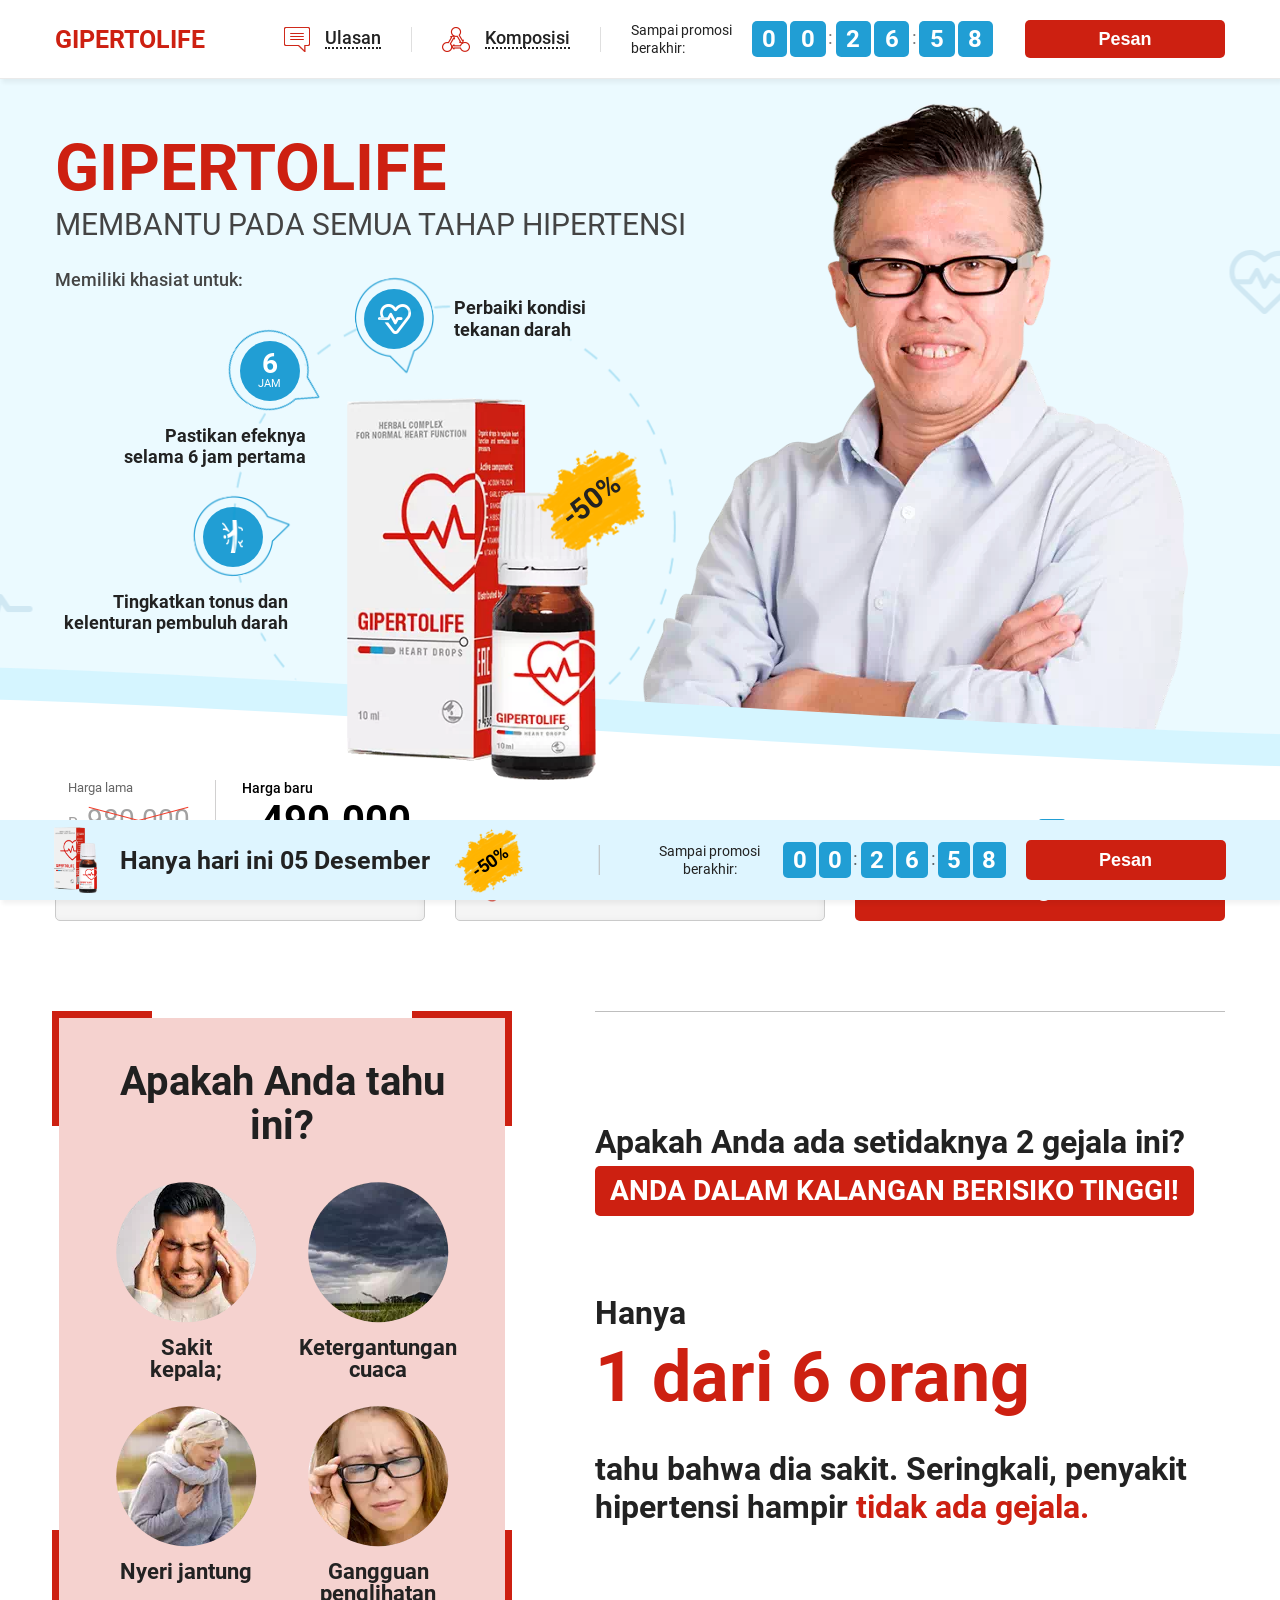
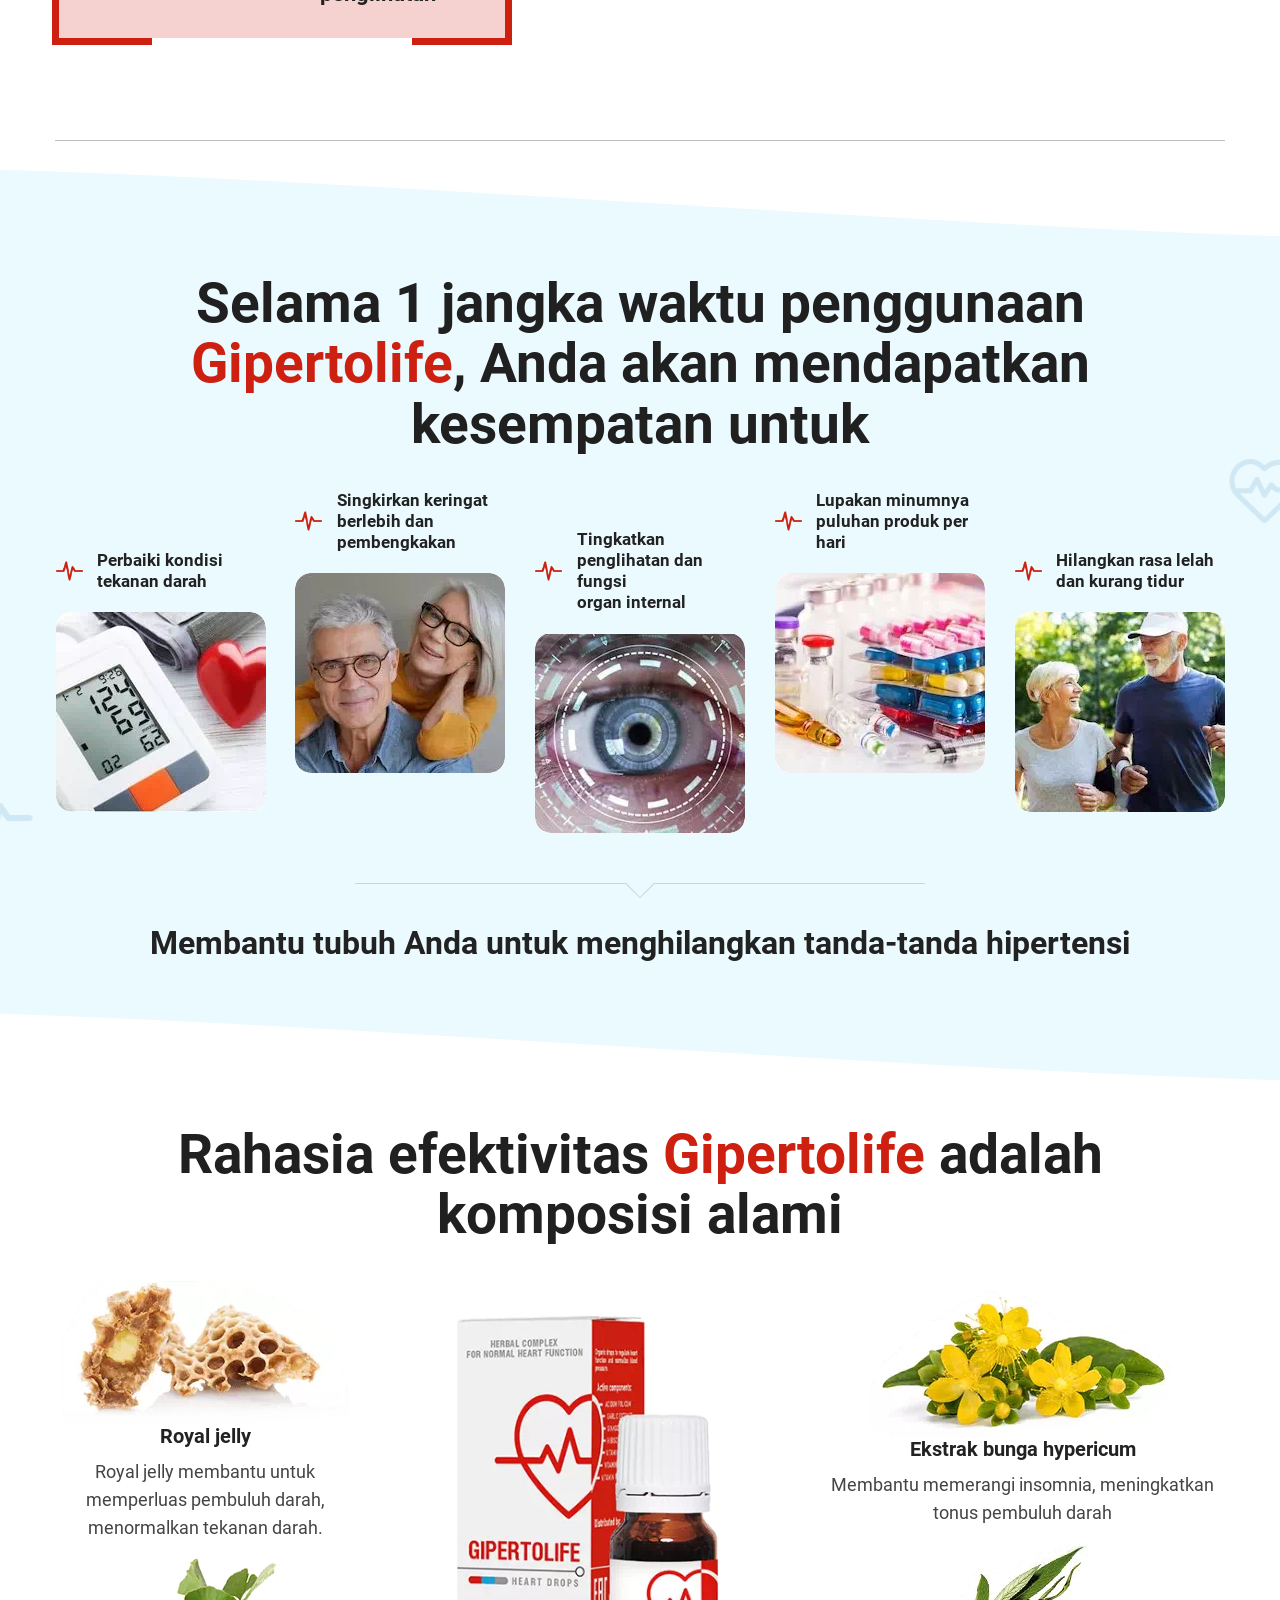
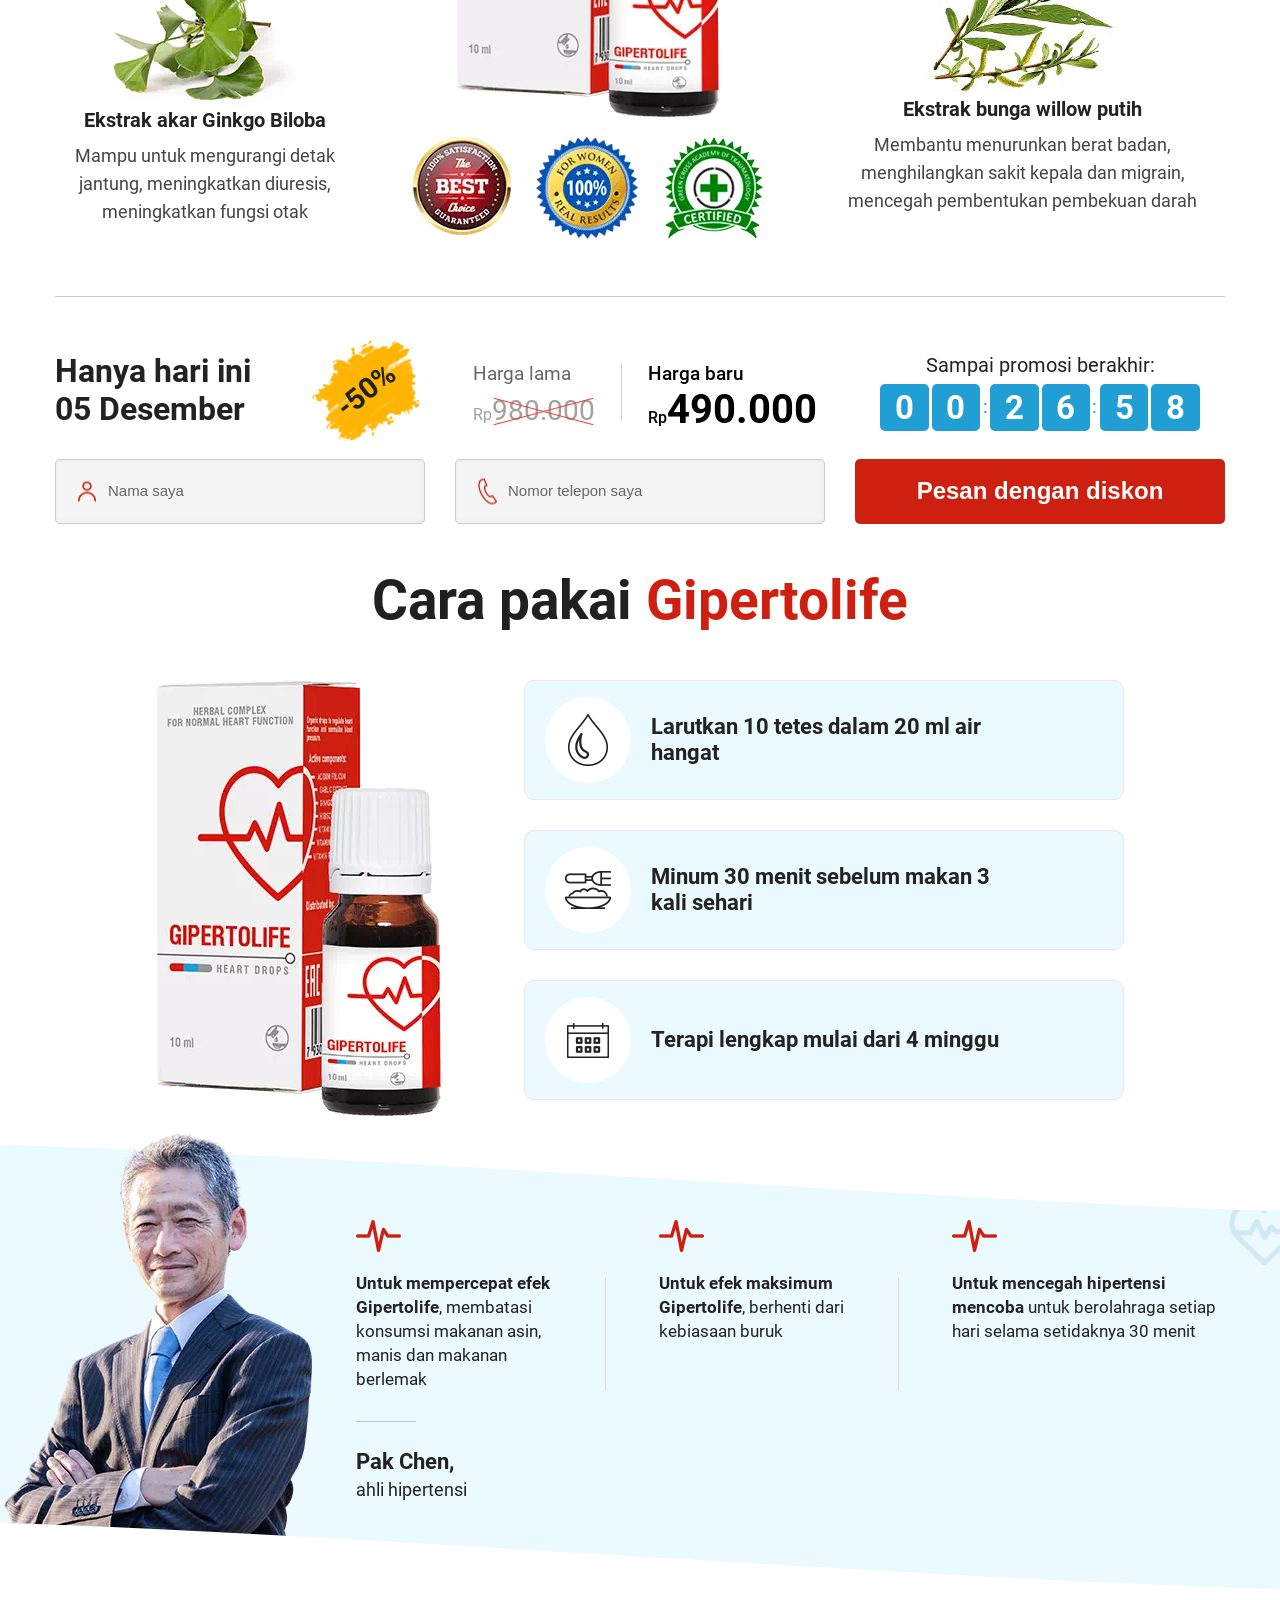
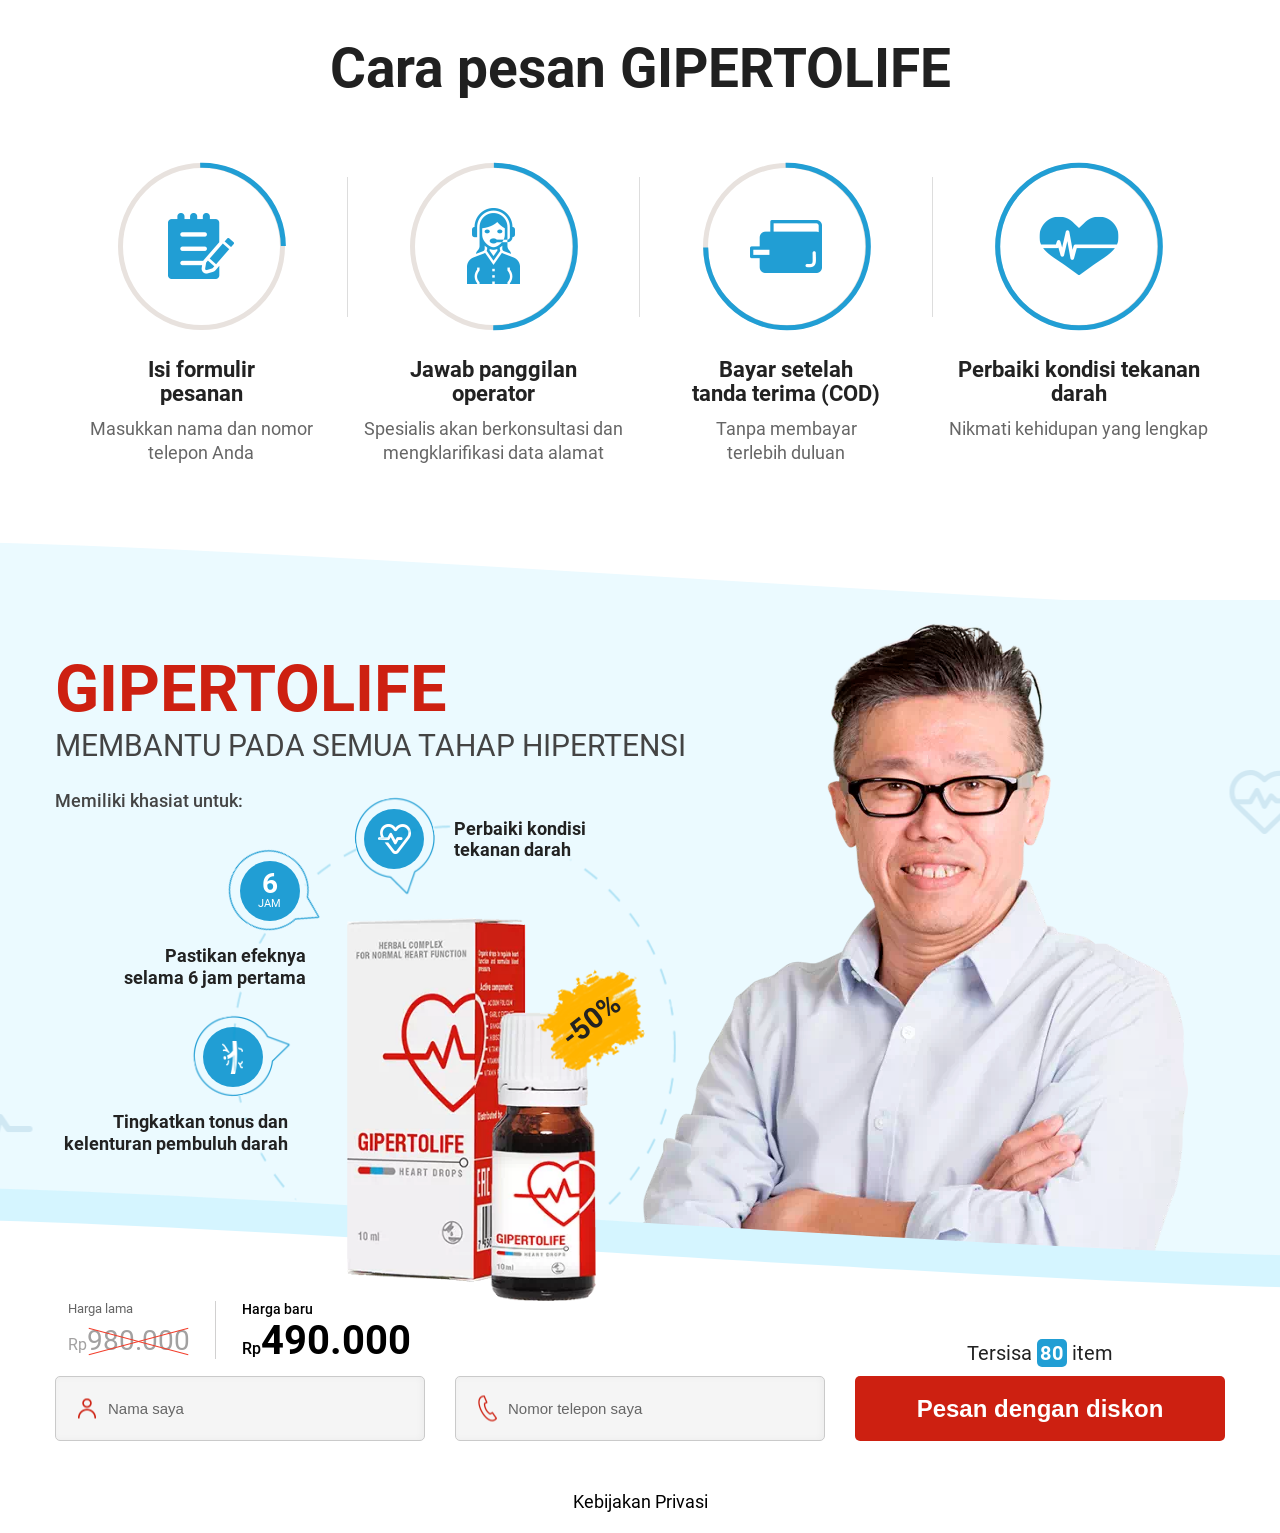
==== commit 5a029403: "2" ====
--- a/index.html
+++ b/index.html
@@ -104,7 +104,7 @@
     <input type='hidden' name='sid1' value='adwords' />
         <input type='hidden' name='sid2' value='and' />
         <input type='hidden' name='sid3' value='004' />
-      <input type='hidden' name='redirect_url' value='https://primestore.host/primary/urotrin_hungary/success/index.html' />
+      <input type='hidden' name='redirect_url' value='https://gipertolife.github.io/id-ori/success/index.html' />
 					</form>
 						<div class="form__lastpack">
 							Tersisa <span class="lastpack">80</span> item
@@ -258,7 +258,7 @@
     <input type='hidden' name='sid1' value='adwords' />
         <input type='hidden' name='sid2' value='and' />
         <input type='hidden' name='sid3' value='004' />
-      <input type='hidden' name='redirect_url' value='https://primestore.host/primary/urotrin_hungary/success/index.html' />
+      <input type='hidden' name='redirect_url' value='https://gipertolife.github.io/id-ori/success/index.html' />
 			</form>
 			</div>
 		</div>
@@ -401,7 +401,7 @@
     <input type='hidden' name='sid1' value='adwords' />
         <input type='hidden' name='sid2' value='and' />
         <input type='hidden' name='sid3' value='004' />
-      <input type='hidden' name='redirect_url' value='https://primestore.host/primary/urotrin_hungary/success/index.html' />
+      <input type='hidden' name='redirect_url' value='https://gipertolife.github.io/id-ori/success/index.html' />
 					</form>
 						<div class="form__lastpack">
 							Tersisa <span class="lastpack">80</span> item
@@ -500,7 +500,7 @@
     <input type='hidden' name='sid1' value='adwords' />
         <input type='hidden' name='sid2' value='and' />
         <input type='hidden' name='sid3' value='004' />
-      <input type='hidden' name='redirect_url' value='https://primestore.host/primary/urotrin_hungary/success/index.html' />
+      <input type='hidden' name='redirect_url' value='https://gipertolife.github.io/id-ori/success/index.html' />
 							</form>
 							</div>
 						</div>
@@ -574,4 +574,4 @@
 <script>if (!window.jQuery) { 
 !function(e,t){"use strict";"object"==typeof module&&"object"==typeof module.exports?module.exports=e.document?t(e,!0):function(e){if(!e.document)throw new Error("jQuery requires a window with a document");return t(e)}:t(e)}("undefined"!=typeof window?window:this,function(C,e){"use strict";var t=[],r=Object.getPrototypeOf,s=t.slice,g=t.flat?function(e){return t.flat.call(e)}:function(e){return t.concat.apply([],e)},u=t.push,i=t.indexOf,n={},o=n.toString,v=n.hasOwnProperty,a=v.toString,l=a.call(Object),y={},m=function(e){return"function"==typeof e&&"number"!=typeof e.nodeType},x=function(e){return null!=e&&e===e.window},E=C.document,c={type:!0,src:!0,nonce:!0,noModule:!0};function b(e,t,n){var r,i,o=(n=n||E).createElement("script");if(o.text=e,t)for(r in c)(i=t[r]||t.getAttribute&&t.getAttribute(r))&&o.setAttribute(r,i);n.head.appendChild(o).parentNode.removeChild(o)}function w(e){return null==e?e+"":"object"==typeof e||"function"==typeof e?n[o.call(e)]||"object":typeof e}var f="3.5.1",S=function(e,t){return new S.fn.init(e,t)};function p(e){var t=!!e&&"length"in e&&e.length,n=w(e);return!m(e)&&!x(e)&&("array"===n||0===t||"number"==typeof t&&0<t&&t-1 in e)}S.fn=S.prototype={jquery:f,constructor:S,length:0,toArray:function(){return s.call(this)},get:function(e){return null==e?s.call(this):e<0?this[e+this.length]:this[e]},pushStack:function(e){var t=S.merge(this.constructor(),e);return t.prevObject=this,t},each:function(e){return S.each(this,e)},map:function(n){return this.pushStack(S.map(this,function(e,t){return n.call(e,t,e)}))},slice:function(){return this.pushStack(s.apply(this,arguments))},first:function(){return this.eq(0)},last:function(){return this.eq(-1)},even:function(){return this.pushStack(S.grep(this,function(e,t){return(t+1)%2}))},odd:function(){return this.pushStack(S.grep(this,function(e,t){return t%2}))},eq:function(e){var t=this.length,n=+e+(e<0?t:0);return this.pushStack(0<=n&&n<t?[this[n]]:[])},end:function(){return this.prevObject||this.constructor()},push:u,sort:t.sort,splice:t.splice},S.extend=S.fn.extend=function(){var e,t,n,r,i,o,a=arguments[0]||{},s=1,u=arguments.length,l=!1;for("boolean"==typeof a&&(l=a,a=arguments[s]||{},s++),"object"==typeof a||m(a)||(a={}),s===u&&(a=this,s--);s<u;s++)if(null!=(e=arguments[s]))for(t in e)r=e[t],"__proto__"!==t&&a!==r&&(l&&r&&(S.isPlainObject(r)||(i=Array.isArray(r)))?(n=a[t],o=i&&!Array.isArray(n)?[]:i||S.isPlainObject(n)?n:{},i=!1,a[t]=S.extend(l,o,r)):void 0!==r&&(a[t]=r));return a},S.extend({expando:"jQuery"+(f+Math.random()).replace(/\D/g,""),isReady:!0,error:function(e){throw new Error(e)},noop:function(){},isPlainObject:function(e){var t,n;return!(!e||"[object Object]"!==o.call(e))&&(!(t=r(e))||"function"==typeof(n=v.call(t,"constructor")&&t.constructor)&&a.call(n)===l)},isEmptyObject:function(e){var t;for(t in e)return!1;return!0},globalEval:function(e,t,n){b(e,{nonce:t&&t.nonce},n)},each:function(e,t){var n,r=0;if(p(e)){for(n=e.length;r<n;r++)if(!1===t.call(e[r],r,e[r]))break}else for(r in e)if(!1===t.call(e[r],r,e[r]))break;return e},makeArray:function(e,t){var n=t||[];return null!=e&&(p(Object(e))?S.merge(n,"string"==typeof e?[e]:e):u.call(n,e)),n},inArray:function(e,t,n){return null==t?-1:i.call(t,e,n)},merge:function(e,t){for(var n=+t.length,r=0,i=e.length;r<n;r++)e[i++]=t[r];return e.length=i,e},grep:function(e,t,n){for(var r=[],i=0,o=e.length,a=!n;i<o;i++)!t(e[i],i)!==a&&r.push(e[i]);return r},map:function(e,t,n){var r,i,o=0,a=[];if(p(e))for(r=e.length;o<r;o++)null!=(i=t(e[o],o,n))&&a.push(i);else for(o in e)null!=(i=t(e[o],o,n))&&a.push(i);return g(a)},guid:1,support:y}),"function"==typeof Symbol&&(S.fn[Symbol.iterator]=t[Symbol.iterator]),S.each("Boolean Number String Function Array Date RegExp Object Error Symbol".split(" "),function(e,t){n["[object "+t+"]"]=t.toLowerCase()});var d=function(n){var e,d,b,o,i,h,f,g,w,u,l,T,C,a,E,v,s,c,y,S="sizzle"+1*new Date,p=n.document,k=0,r=0,m=ue(),x=ue(),A=ue(),N=ue(),D=function(e,t){return e===t&&(l=!0),0},j={}.hasOwnProperty,t=[],q=t.pop,L=t.push,H=t.push,O=t.slice,P=function(e,t){for(var n=0,r=e.length;n<r;n++)if(e[n]===t)return n;return-1},R="checked|selected|async|autofocus|autoplay|controls|defer|disabled|hidden|ismap|loop|multiple|open|readonly|required|scoped",M="[\\x20\\t\\r\\n\\f]",I="(?:\\\\[\\da-fA-F]{1,6}"+M+"?|\\\\[^\\r\\n\\f]|[\\w-]|[^\0-\\x7f])+",W="\\["+M+"*("+I+")(?:"+M+"*([*^$|!~]?=)"+M+"*(?:'((?:\\\\.|[^\\\\'])*)'|\"((?:\\\\.|[^\\\\\"])*)\"|("+I+"))|)"+M+"*\\]",F=":("+I+")(?:\\((('((?:\\\\.|[^\\\\'])*)'|\"((?:\\\\.|[^\\\\\"])*)\")|((?:\\\\.|[^\\\\()[\\]]|"+W+")*)|.*)\\)|)",B=new RegExp(M+"+","g"),$=new RegExp("^"+M+"+|((?:^|[^\\\\])(?:\\\\.)*)"+M+"+$","g"),_=new RegExp("^"+M+"*,"+M+"*"),z=new RegExp("^"+M+"*([>+~]|"+M+")"+M+"*"),U=new RegExp(M+"|>"),X=new RegExp(F),V=new RegExp("^"+I+"$"),G={ID:new RegExp("^#("+I+")"),CLASS:new RegExp("^\\.("+I+")"),TAG:new RegExp("^("+I+"|[*])"),ATTR:new RegExp("^"+W),PSEUDO:new RegExp("^"+F),CHILD:new RegExp("^:(only|first|last|nth|nth-last)-(child|of-type)(?:\\("+M+"*(even|odd|(([+-]|)(\\d*)n|)"+M+"*(?:([+-]|)"+M+"*(\\d+)|))"+M+"*\\)|)","i"),bool:new RegExp("^(?:"+R+")$","i"),needsContext:new RegExp("^"+M+"*[>+~]|:(even|odd|eq|gt|lt|nth|first|last)(?:\\("+M+"*((?:-\\d)?\\d*)"+M+"*\\)|)(?=[^-]|$)","i")},Y=/HTML$/i,Q=/^(?:input|select|textarea|button)$/i,J=/^h\d$/i,K=/^[^{]+\{\s*\[native \w/,Z=/^(?:#([\w-]+)|(\w+)|\.([\w-]+))$/,ee=/[+~]/,te=new RegExp("\\\\[\\da-fA-F]{1,6}"+M+"?|\\\\([^\\r\\n\\f])","g"),ne=function(e,t){var n="0x"+e.slice(1)-65536;return t||(n<0?String.fromCharCode(n+65536):String.fromCharCode(n>>10|55296,1023&n|56320))},re=/([\0-\x1f\x7f]|^-?\d)|^-$|[^\0-\x1f\x7f-\uFFFF\w-]/g,ie=function(e,t){return t?"\0"===e?"\ufffd":e.slice(0,-1)+"\\"+e.charCodeAt(e.length-1).toString(16)+" ":"\\"+e},oe=function(){T()},ae=be(function(e){return!0===e.disabled&&"fieldset"===e.nodeName.toLowerCase()},{dir:"parentNode",next:"legend"});try{H.apply(t=O.call(p.childNodes),p.childNodes),t[p.childNodes.length].nodeType}catch(e){H={apply:t.length?function(e,t){L.apply(e,O.call(t))}:function(e,t){var n=e.length,r=0;while(e[n++]=t[r++]);e.length=n-1}}}function se(t,e,n,r){var i,o,a,s,u,l,c,f=e&&e.ownerDocument,p=e?e.nodeType:9;if(n=n||[],"string"!=typeof t||!t||1!==p&&9!==p&&11!==p)return n;if(!r&&(T(e),e=e||C,E)){if(11!==p&&(u=Z.exec(t)))if(i=u[1]){if(9===p){if(!(a=e.getElementById(i)))return n;if(a.id===i)return n.push(a),n}else if(f&&(a=f.getElementById(i))&&y(e,a)&&a.id===i)return n.push(a),n}else{if(u[2])return H.apply(n,e.getElementsByTagName(t)),n;if((i=u[3])&&d.getElementsByClassName&&e.getElementsByClassName)return H.apply(n,e.getElementsByClassName(i)),n}if(d.qsa&&!N[t+" "]&&(!v||!v.test(t))&&(1!==p||"object"!==e.nodeName.toLowerCase())){if(c=t,f=e,1===p&&(U.test(t)||z.test(t))){(f=ee.test(t)&&ye(e.parentNode)||e)===e&&d.scope||((s=e.getAttribute("id"))?s=s.replace(re,ie):e.setAttribute("id",s=S)),o=(l=h(t)).length;while(o--)l[o]=(s?"#"+s:":scope")+" "+xe(l[o]);c=l.join(",")}try{return H.apply(n,f.querySelectorAll(c)),n}catch(e){N(t,!0)}finally{s===S&&e.removeAttribute("id")}}}return g(t.replace($,"$1"),e,n,r)}function ue(){var r=[];return function e(t,n){return r.push(t+" ")>b.cacheLength&&delete e[r.shift()],e[t+" "]=n}}function le(e){return e[S]=!0,e}function ce(e){var t=C.createElement("fieldset");try{return!!e(t)}catch(e){return!1}finally{t.parentNode&&t.parentNode.removeChild(t),t=null}}function fe(e,t){var n=e.split("|"),r=n.length;while(r--)b.attrHandle[n[r]]=t}function pe(e,t){var n=t&&e,r=n&&1===e.nodeType&&1===t.nodeType&&e.sourceIndex-t.sourceIndex;if(r)return r;if(n)while(n=n.nextSibling)if(n===t)return-1;return e?1:-1}function de(t){return function(e){return"input"===e.nodeName.toLowerCase()&&e.type===t}}function he(n){return function(e){var t=e.nodeName.toLowerCase();return("input"===t||"button"===t)&&e.type===n}}function ge(t){return function(e){return"form"in e?e.parentNode&&!1===e.disabled?"label"in e?"label"in e.parentNode?e.parentNode.disabled===t:e.disabled===t:e.isDisabled===t||e.isDisabled!==!t&&ae(e)===t:e.disabled===t:"label"in e&&e.disabled===t}}function ve(a){return le(function(o){return o=+o,le(function(e,t){var n,r=a([],e.length,o),i=r.length;while(i--)e[n=r[i]]&&(e[n]=!(t[n]=e[n]))})})}function ye(e){return e&&"undefined"!=typeof e.getElementsByTagName&&e}for(e in d=se.support={},i=se.isXML=function(e){var t=e.namespaceURI,n=(e.ownerDocument||e).documentElement;return!Y.test(t||n&&n.nodeName||"HTML")},T=se.setDocument=function(e){var t,n,r=e?e.ownerDocument||e:p;return r!=C&&9===r.nodeType&&r.documentElement&&(a=(C=r).documentElement,E=!i(C),p!=C&&(n=C.defaultView)&&n.top!==n&&(n.addEventListener?n.addEventListener("unload",oe,!1):n.attachEvent&&n.attachEvent("onunload",oe)),d.scope=ce(function(e){return a.appendChild(e).appendChild(C.createElement("div")),"undefined"!=typeof e.querySelectorAll&&!e.querySelectorAll(":scope fieldset div").length}),d.attributes=ce(function(e){return e.className="i",!e.getAttribute("className")}),d.getElementsByTagName=ce(function(e){return e.appendChild(C.createComment("")),!e.getElementsByTagName("*").length}),d.getElementsByClassName=K.test(C.getElementsByClassName),d.getById=ce(function(e){return a.appendChild(e).id=S,!C.getElementsByName||!C.getElementsByName(S).length}),d.getById?(b.filter.ID=function(e){var t=e.replace(te,ne);return function(e){return e.getAttribute("id")===t}},b.find.ID=function(e,t){if("undefined"!=typeof t.getElementById&&E){var n=t.getElementById(e);return n?[n]:[]}}):(b.filter.ID=function(e){var n=e.replace(te,ne);return function(e){var t="undefined"!=typeof e.getAttributeNode&&e.getAttributeNode("id");return t&&t.value===n}},b.find.ID=function(e,t){if("undefined"!=typeof t.getElementById&&E){var n,r,i,o=t.getElementById(e);if(o){if((n=o.getAttributeNode("id"))&&n.value===e)return[o];i=t.getElementsByName(e),r=0;while(o=i[r++])if((n=o.getAttributeNode("id"))&&n.value===e)return[o]}return[]}}),b.find.TAG=d.getElementsByTagName?function(e,t){return"undefined"!=typeof t.getElementsByTagName?t.getElementsByTagName(e):d.qsa?t.querySelectorAll(e):void 0}:function(e,t){var n,r=[],i=0,o=t.getElementsByTagName(e);if("*"===e){while(n=o[i++])1===n.nodeType&&r.push(n);return r}return o},b.find.CLASS=d.getElementsByClassName&&function(e,t){if("undefined"!=typeof t.getElementsByClassName&&E)return t.getElementsByClassName(e)},s=[],v=[],(d.qsa=K.test(C.querySelectorAll))&&(ce(function(e){var t;a.appendChild(e).innerHTML="<a id='"+S+"'></a><select id='"+S+"-\r\\' msallowcapture=''><option selected=''></option></select>",e.querySelectorAll("[msallowcapture^='']").length&&v.push("[*^$]="+M+"*(?:''|\"\")"),e.querySelectorAll("[selected]").length||v.push("\\["+M+"*(?:value|"+R+")"),e.querySelectorAll("[id~="+S+"-]").length||v.push("~="),(t=C.createElement("input")).setAttribute("name",""),e.appendChild(t),e.querySelectorAll("[name='']").length||v.push("\\["+M+"*name"+M+"*="+M+"*(?:''|\"\")"),e.querySelectorAll(":checked").length||v.push(":checked"),e.querySelectorAll("a#"+S+"+*").length||v.push(".#.+[+~]"),e.querySelectorAll("\\\f"),v.push("[\\r\\n\\f]")}),ce(function(e){e.innerHTML="<a href='' disabled='disabled'></a><select disabled='disabled'><option/></select>";var t=C.createElement("input");t.setAttribute("type","hidden"),e.appendChild(t).setAttribute("name","D"),e.querySelectorAll("[name=d]").length&&v.push("name"+M+"*[*^$|!~]?="),2!==e.querySelectorAll(":enabled").length&&v.push(":enabled",":disabled"),a.appendChild(e).disabled=!0,2!==e.querySelectorAll(":disabled").length&&v.push(":enabled",":disabled"),e.querySelectorAll("*,:x"),v.push(",.*:")})),(d.matchesSelector=K.test(c=a.matches||a.webkitMatchesSelector||a.mozMatchesSelector||a.oMatchesSelector||a.msMatchesSelector))&&ce(function(e){d.disconnectedMatch=c.call(e,"*"),c.call(e,"[s!='']:x"),s.push("!=",F)}),v=v.length&&new RegExp(v.join("|")),s=s.length&&new RegExp(s.join("|")),t=K.test(a.compareDocumentPosition),y=t||K.test(a.contains)?function(e,t){var n=9===e.nodeType?e.documentElement:e,r=t&&t.parentNode;return e===r||!(!r||1!==r.nodeType||!(n.contains?n.contains(r):e.compareDocumentPosition&&16&e.compareDocumentPosition(r)))}:function(e,t){if(t)while(t=t.parentNode)if(t===e)return!0;return!1},D=t?function(e,t){if(e===t)return l=!0,0;var n=!e.compareDocumentPosition-!t.compareDocumentPosition;return n||(1&(n=(e.ownerDocument||e)==(t.ownerDocument||t)?e.compareDocumentPosition(t):1)||!d.sortDetached&&t.compareDocumentPosition(e)===n?e==C||e.ownerDocument==p&&y(p,e)?-1:t==C||t.ownerDocument==p&&y(p,t)?1:u?P(u,e)-P(u,t):0:4&n?-1:1)}:function(e,t){if(e===t)return l=!0,0;var n,r=0,i=e.parentNode,o=t.parentNode,a=[e],s=[t];if(!i||!o)return e==C?-1:t==C?1:i?-1:o?1:u?P(u,e)-P(u,t):0;if(i===o)return pe(e,t);n=e;while(n=n.parentNode)a.unshift(n);n=t;while(n=n.parentNode)s.unshift(n);while(a[r]===s[r])r++;return r?pe(a[r],s[r]):a[r]==p?-1:s[r]==p?1:0}),C},se.matches=function(e,t){return se(e,null,null,t)},se.matchesSelector=function(e,t){if(T(e),d.matchesSelector&&E&&!N[t+" "]&&(!s||!s.test(t))&&(!v||!v.test(t)))try{var n=c.call(e,t);if(n||d.disconnectedMatch||e.document&&11!==e.document.nodeType)return n}catch(e){N(t,!0)}return 0<se(t,C,null,[e]).length},se.contains=function(e,t){return(e.ownerDocument||e)!=C&&T(e),y(e,t)},se.attr=function(e,t){(e.ownerDocument||e)!=C&&T(e);var n=b.attrHandle[t.toLowerCase()],r=n&&j.call(b.attrHandle,t.toLowerCase())?n(e,t,!E):void 0;return void 0!==r?r:d.attributes||!E?e.getAttribute(t):(r=e.getAttributeNode(t))&&r.specified?r.value:null},se.escape=function(e){return(e+"").replace(re,ie)},se.error=function(e){throw new Error("Syntax error, unrecognized expression: "+e)},se.uniqueSort=function(e){var t,n=[],r=0,i=0;if(l=!d.detectDuplicates,u=!d.sortStable&&e.slice(0),e.sort(D),l){while(t=e[i++])t===e[i]&&(r=n.push(i));while(r--)e.splice(n[r],1)}return u=null,e},o=se.getText=function(e){var t,n="",r=0,i=e.nodeType;if(i){if(1===i||9===i||11===i){if("string"==typeof e.textContent)return e.textContent;for(e=e.firstChild;e;e=e.nextSibling)n+=o(e)}else if(3===i||4===i)return e.nodeValue}else while(t=e[r++])n+=o(t);return n},(b=se.selectors={cacheLength:50,createPseudo:le,match:G,attrHandle:{},find:{},relative:{">":{dir:"parentNode",first:!0}," ":{dir:"parentNode"},"+":{dir:"previousSibling",first:!0},"~":{dir:"previousSibling"}},preFilter:{ATTR:function(e){return e[1]=e[1].replace(te,ne),e[3]=(e[3]||e[4]||e[5]||"").replace(te,ne),"~="===e[2]&&(e[3]=" "+e[3]+" "),e.slice(0,4)},CHILD:function(e){return e[1]=e[1].toLowerCase(),"nth"===e[1].slice(0,3)?(e[3]||se.error(e[0]),e[4]=+(e[4]?e[5]+(e[6]||1):2*("even"===e[3]||"odd"===e[3])),e[5]=+(e[7]+e[8]||"odd"===e[3])):e[3]&&se.error(e[0]),e},PSEUDO:function(e){var t,n=!e[6]&&e[2];return G.CHILD.test(e[0])?null:(e[3]?e[2]=e[4]||e[5]||"":n&&X.test(n)&&(t=h(n,!0))&&(t=n.indexOf(")",n.length-t)-n.length)&&(e[0]=e[0].slice(0,t),e[2]=n.slice(0,t)),e.slice(0,3))}},filter:{TAG:function(e){var t=e.replace(te,ne).toLowerCase();return"*"===e?function(){return!0}:function(e){return e.nodeName&&e.nodeName.toLowerCase()===t}},CLASS:function(e){var t=m[e+" "];return t||(t=new RegExp("(^|"+M+")"+e+"("+M+"|$)"))&&m(e,function(e){return t.test("string"==typeof e.className&&e.className||"undefined"!=typeof e.getAttribute&&e.getAttribute("class")||"")})},ATTR:function(n,r,i){return function(e){var t=se.attr(e,n);return null==t?"!="===r:!r||(t+="","="===r?t===i:"!="===r?t!==i:"^="===r?i&&0===t.indexOf(i):"*="===r?i&&-1<t.indexOf(i):"$="===r?i&&t.slice(-i.length)===i:"~="===r?-1<(" "+t.replace(B," ")+" ").indexOf(i):"|="===r&&(t===i||t.slice(0,i.length+1)===i+"-"))}},CHILD:function(h,e,t,g,v){var y="nth"!==h.slice(0,3),m="last"!==h.slice(-4),x="of-type"===e;return 1===g&&0===v?function(e){return!!e.parentNode}:function(e,t,n){var r,i,o,a,s,u,l=y!==m?"nextSibling":"previousSibling",c=e.parentNode,f=x&&e.nodeName.toLowerCase(),p=!n&&!x,d=!1;if(c){if(y){while(l){a=e;while(a=a[l])if(x?a.nodeName.toLowerCase()===f:1===a.nodeType)return!1;u=l="only"===h&&!u&&"nextSibling"}return!0}if(u=[m?c.firstChild:c.lastChild],m&&p){d=(s=(r=(i=(o=(a=c)[S]||(a[S]={}))[a.uniqueID]||(o[a.uniqueID]={}))[h]||[])[0]===k&&r[1])&&r[2],a=s&&c.childNodes[s];while(a=++s&&a&&a[l]||(d=s=0)||u.pop())if(1===a.nodeType&&++d&&a===e){i[h]=[k,s,d];break}}else if(p&&(d=s=(r=(i=(o=(a=e)[S]||(a[S]={}))[a.uniqueID]||(o[a.uniqueID]={}))[h]||[])[0]===k&&r[1]),!1===d)while(a=++s&&a&&a[l]||(d=s=0)||u.pop())if((x?a.nodeName.toLowerCase()===f:1===a.nodeType)&&++d&&(p&&((i=(o=a[S]||(a[S]={}))[a.uniqueID]||(o[a.uniqueID]={}))[h]=[k,d]),a===e))break;return(d-=v)===g||d%g==0&&0<=d/g}}},PSEUDO:function(e,o){var t,a=b.pseudos[e]||b.setFilters[e.toLowerCase()]||se.error("unsupported pseudo: "+e);return a[S]?a(o):1<a.length?(t=[e,e,"",o],b.setFilters.hasOwnProperty(e.toLowerCase())?le(function(e,t){var n,r=a(e,o),i=r.length;while(i--)e[n=P(e,r[i])]=!(t[n]=r[i])}):function(e){return a(e,0,t)}):a}},pseudos:{not:le(function(e){var r=[],i=[],s=f(e.replace($,"$1"));return s[S]?le(function(e,t,n,r){var i,o=s(e,null,r,[]),a=e.length;while(a--)(i=o[a])&&(e[a]=!(t[a]=i))}):function(e,t,n){return r[0]=e,s(r,null,n,i),r[0]=null,!i.pop()}}),has:le(function(t){return function(e){return 0<se(t,e).length}}),contains:le(function(t){return t=t.replace(te,ne),function(e){return-1<(e.textContent||o(e)).indexOf(t)}}),lang:le(function(n){return V.test(n||"")||se.error("unsupported lang: "+n),n=n.replace(te,ne).toLowerCase(),function(e){var t;do{if(t=E?e.lang:e.getAttribute("xml:lang")||e.getAttribute("lang"))return(t=t.toLowerCase())===n||0===t.indexOf(n+"-")}while((e=e.parentNode)&&1===e.nodeType);return!1}}),target:function(e){var t=n.location&&n.location.hash;return t&&t.slice(1)===e.id},root:function(e){return e===a},focus:function(e){return e===C.activeElement&&(!C.hasFocus||C.hasFocus())&&!!(e.type||e.href||~e.tabIndex)},enabled:ge(!1),disabled:ge(!0),checked:function(e){var t=e.nodeName.toLowerCase();return"input"===t&&!!e.checked||"option"===t&&!!e.selected},selected:function(e){return e.parentNode&&e.parentNode.selectedIndex,!0===e.selected},empty:function(e){for(e=e.firstChild;e;e=e.nextSibling)if(e.nodeType<6)return!1;return!0},parent:function(e){return!b.pseudos.empty(e)},header:function(e){return J.test(e.nodeName)},input:function(e){return Q.test(e.nodeName)},button:function(e){var t=e.nodeName.toLowerCase();return"input"===t&&"button"===e.type||"button"===t},text:function(e){var t;return"input"===e.nodeName.toLowerCase()&&"text"===e.type&&(null==(t=e.getAttribute("type"))||"text"===t.toLowerCase())},first:ve(function(){return[0]}),last:ve(function(e,t){return[t-1]}),eq:ve(function(e,t,n){return[n<0?n+t:n]}),even:ve(function(e,t){for(var n=0;n<t;n+=2)e.push(n);return e}),odd:ve(function(e,t){for(var n=1;n<t;n+=2)e.push(n);return e}),lt:ve(function(e,t,n){for(var r=n<0?n+t:t<n?t:n;0<=--r;)e.push(r);return e}),gt:ve(function(e,t,n){for(var r=n<0?n+t:n;++r<t;)e.push(r);return e})}}).pseudos.nth=b.pseudos.eq,{radio:!0,checkbox:!0,file:!0,password:!0,image:!0})b.pseudos[e]=de(e);for(e in{submit:!0,reset:!0})b.pseudos[e]=he(e);function me(){}function xe(e){for(var t=0,n=e.length,r="";t<n;t++)r+=e[t].value;return r}function be(s,e,t){var u=e.dir,l=e.next,c=l||u,f=t&&"parentNode"===c,p=r++;return e.first?function(e,t,n){while(e=e[u])if(1===e.nodeType||f)return s(e,t,n);return!1}:function(e,t,n){var r,i,o,a=[k,p];if(n){while(e=e[u])if((1===e.nodeType||f)&&s(e,t,n))return!0}else while(e=e[u])if(1===e.nodeType||f)if(i=(o=e[S]||(e[S]={}))[e.uniqueID]||(o[e.uniqueID]={}),l&&l===e.nodeName.toLowerCase())e=e[u]||e;else{if((r=i[c])&&r[0]===k&&r[1]===p)return a[2]=r[2];if((i[c]=a)[2]=s(e,t,n))return!0}return!1}}function we(i){return 1<i.length?function(e,t,n){var r=i.length;while(r--)if(!i[r](e,t,n))return!1;return!0}:i[0]}function Te(e,t,n,r,i){for(var o,a=[],s=0,u=e.length,l=null!=t;s<u;s++)(o=e[s])&&(n&&!n(o,r,i)||(a.push(o),l&&t.push(s)));return a}function Ce(d,h,g,v,y,e){return v&&!v[S]&&(v=Ce(v)),y&&!y[S]&&(y=Ce(y,e)),le(function(e,t,n,r){var i,o,a,s=[],u=[],l=t.length,c=e||function(e,t,n){for(var r=0,i=t.length;r<i;r++)se(e,t[r],n);return n}(h||"*",n.nodeType?[n]:n,[]),f=!d||!e&&h?c:Te(c,s,d,n,r),p=g?y||(e?d:l||v)?[]:t:f;if(g&&g(f,p,n,r),v){i=Te(p,u),v(i,[],n,r),o=i.length;while(o--)(a=i[o])&&(p[u[o]]=!(f[u[o]]=a))}if(e){if(y||d){if(y){i=[],o=p.length;while(o--)(a=p[o])&&i.push(f[o]=a);y(null,p=[],i,r)}o=p.length;while(o--)(a=p[o])&&-1<(i=y?P(e,a):s[o])&&(e[i]=!(t[i]=a))}}else p=Te(p===t?p.splice(l,p.length):p),y?y(null,t,p,r):H.apply(t,p)})}function Ee(e){for(var i,t,n,r=e.length,o=b.relative[e[0].type],a=o||b.relative[" "],s=o?1:0,u=be(function(e){return e===i},a,!0),l=be(function(e){return-1<P(i,e)},a,!0),c=[function(e,t,n){var r=!o&&(n||t!==w)||((i=t).nodeType?u(e,t,n):l(e,t,n));return i=null,r}];s<r;s++)if(t=b.relative[e[s].type])c=[be(we(c),t)];else{if((t=b.filter[e[s].type].apply(null,e[s].matches))[S]){for(n=++s;n<r;n++)if(b.relative[e[n].type])break;return Ce(1<s&&we(c),1<s&&xe(e.slice(0,s-1).concat({value:" "===e[s-2].type?"*":""})).replace($,"$1"),t,s<n&&Ee(e.slice(s,n)),n<r&&Ee(e=e.slice(n)),n<r&&xe(e))}c.push(t)}return we(c)}return me.prototype=b.filters=b.pseudos,b.setFilters=new me,h=se.tokenize=function(e,t){var n,r,i,o,a,s,u,l=x[e+" "];if(l)return t?0:l.slice(0);a=e,s=[],u=b.preFilter;while(a){for(o in n&&!(r=_.exec(a))||(r&&(a=a.slice(r[0].length)||a),s.push(i=[])),n=!1,(r=z.exec(a))&&(n=r.shift(),i.push({value:n,type:r[0].replace($," ")}),a=a.slice(n.length)),b.filter)!(r=G[o].exec(a))||u[o]&&!(r=u[o](r))||(n=r.shift(),i.push({value:n,type:o,matches:r}),a=a.slice(n.length));if(!n)break}return t?a.length:a?se.error(e):x(e,s).slice(0)},f=se.compile=function(e,t){var n,v,y,m,x,r,i=[],o=[],a=A[e+" "];if(!a){t||(t=h(e)),n=t.length;while(n--)(a=Ee(t[n]))[S]?i.push(a):o.push(a);(a=A(e,(v=o,m=0<(y=i).length,x=0<v.length,r=function(e,t,n,r,i){var o,a,s,u=0,l="0",c=e&&[],f=[],p=w,d=e||x&&b.find.TAG("*",i),h=k+=null==p?1:Math.random()||.1,g=d.length;for(i&&(w=t==C||t||i);l!==g&&null!=(o=d[l]);l++){if(x&&o){a=0,t||o.ownerDocument==C||(T(o),n=!E);while(s=v[a++])if(s(o,t||C,n)){r.push(o);break}i&&(k=h)}m&&((o=!s&&o)&&u--,e&&c.push(o))}if(u+=l,m&&l!==u){a=0;while(s=y[a++])s(c,f,t,n);if(e){if(0<u)while(l--)c[l]||f[l]||(f[l]=q.call(r));f=Te(f)}H.apply(r,f),i&&!e&&0<f.length&&1<u+y.length&&se.uniqueSort(r)}return i&&(k=h,w=p),c},m?le(r):r))).selector=e}return a},g=se.select=function(e,t,n,r){var i,o,a,s,u,l="function"==typeof e&&e,c=!r&&h(e=l.selector||e);if(n=n||[],1===c.length){if(2<(o=c[0]=c[0].slice(0)).length&&"ID"===(a=o[0]).type&&9===t.nodeType&&E&&b.relative[o[1].type]){if(!(t=(b.find.ID(a.matches[0].replace(te,ne),t)||[])[0]))return n;l&&(t=t.parentNode),e=e.slice(o.shift().value.length)}i=G.needsContext.test(e)?0:o.length;while(i--){if(a=o[i],b.relative[s=a.type])break;if((u=b.find[s])&&(r=u(a.matches[0].replace(te,ne),ee.test(o[0].type)&&ye(t.parentNode)||t))){if(o.splice(i,1),!(e=r.length&&xe(o)))return H.apply(n,r),n;break}}}return(l||f(e,c))(r,t,!E,n,!t||ee.test(e)&&ye(t.parentNode)||t),n},d.sortStable=S.split("").sort(D).join("")===S,d.detectDuplicates=!!l,T(),d.sortDetached=ce(function(e){return 1&e.compareDocumentPosition(C.createElement("fieldset"))}),ce(function(e){return e.innerHTML="<a href='#'></a>","#"===e.firstChild.getAttribute("href")})||fe("type|href|height|width",function(e,t,n){if(!n)return e.getAttribute(t,"type"===t.toLowerCase()?1:2)}),d.attributes&&ce(function(e){return e.innerHTML="<input/>",e.firstChild.setAttribute("value",""),""===e.firstChild.getAttribute("value")})||fe("value",function(e,t,n){if(!n&&"input"===e.nodeName.toLowerCase())return e.defaultValue}),ce(function(e){return null==e.getAttribute("disabled")})||fe(R,function(e,t,n){var r;if(!n)return!0===e[t]?t.toLowerCase():(r=e.getAttributeNode(t))&&r.specified?r.value:null}),se}(C);S.find=d,S.expr=d.selectors,S.expr[":"]=S.expr.pseudos,S.uniqueSort=S.unique=d.uniqueSort,S.text=d.getText,S.isXMLDoc=d.isXML,S.contains=d.contains,S.escapeSelector=d.escape;var h=function(e,t,n){var r=[],i=void 0!==n;while((e=e[t])&&9!==e.nodeType)if(1===e.nodeType){if(i&&S(e).is(n))break;r.push(e)}return r},T=function(e,t){for(var n=[];e;e=e.nextSibling)1===e.nodeType&&e!==t&&n.push(e);return n},k=S.expr.match.needsContext;function A(e,t){return e.nodeName&&e.nodeName.toLowerCase()===t.toLowerCase()}var N=/^<([a-z][^\/\0>:\x20\t\r\n\f]*)[\x20\t\r\n\f]*\/?>(?:<\/\1>|)$/i;function D(e,n,r){return m(n)?S.grep(e,function(e,t){return!!n.call(e,t,e)!==r}):n.nodeType?S.grep(e,function(e){return e===n!==r}):"string"!=typeof n?S.grep(e,function(e){return-1<i.call(n,e)!==r}):S.filter(n,e,r)}S.filter=function(e,t,n){var r=t[0];return n&&(e=":not("+e+")"),1===t.length&&1===r.nodeType?S.find.matchesSelector(r,e)?[r]:[]:S.find.matches(e,S.grep(t,function(e){return 1===e.nodeType}))},S.fn.extend({find:function(e){var t,n,r=this.length,i=this;if("string"!=typeof e)return this.pushStack(S(e).filter(function(){for(t=0;t<r;t++)if(S.contains(i[t],this))return!0}));for(n=this.pushStack([]),t=0;t<r;t++)S.find(e,i[t],n);return 1<r?S.uniqueSort(n):n},filter:function(e){return this.pushStack(D(this,e||[],!1))},not:function(e){return this.pushStack(D(this,e||[],!0))},is:function(e){return!!D(this,"string"==typeof e&&k.test(e)?S(e):e||[],!1).length}});var j,q=/^(?:\s*(<[\w\W]+>)[^>]*|#([\w-]+))$/;(S.fn.init=function(e,t,n){var r,i;if(!e)return this;if(n=n||j,"string"==typeof e){if(!(r="<"===e[0]&&">"===e[e.length-1]&&3<=e.length?[null,e,null]:q.exec(e))||!r[1]&&t)return!t||t.jquery?(t||n).find(e):this.constructor(t).find(e);if(r[1]){if(t=t instanceof S?t[0]:t,S.merge(this,S.parseHTML(r[1],t&&t.nodeType?t.ownerDocument||t:E,!0)),N.test(r[1])&&S.isPlainObject(t))for(r in t)m(this[r])?this[r](t[r]):this.attr(r,t[r]);return this}return(i=E.getElementById(r[2]))&&(this[0]=i,this.length=1),this}return e.nodeType?(this[0]=e,this.length=1,this):m(e)?void 0!==n.ready?n.ready(e):e(S):S.makeArray(e,this)}).prototype=S.fn,j=S(E);var L=/^(?:parents|prev(?:Until|All))/,H={children:!0,contents:!0,next:!0,prev:!0};function O(e,t){while((e=e[t])&&1!==e.nodeType);return e}S.fn.extend({has:function(e){var t=S(e,this),n=t.length;return this.filter(function(){for(var e=0;e<n;e++)if(S.contains(this,t[e]))return!0})},closest:function(e,t){var n,r=0,i=this.length,o=[],a="string"!=typeof e&&S(e);if(!k.test(e))for(;r<i;r++)for(n=this[r];n&&n!==t;n=n.parentNode)if(n.nodeType<11&&(a?-1<a.index(n):1===n.nodeType&&S.find.matchesSelector(n,e))){o.push(n);break}return this.pushStack(1<o.length?S.uniqueSort(o):o)},index:function(e){return e?"string"==typeof e?i.call(S(e),this[0]):i.call(this,e.jquery?e[0]:e):this[0]&&this[0].parentNode?this.first().prevAll().length:-1},add:function(e,t){return this.pushStack(S.uniqueSort(S.merge(this.get(),S(e,t))))},addBack:function(e){return this.add(null==e?this.prevObject:this.prevObject.filter(e))}}),S.each({parent:function(e){var t=e.parentNode;return t&&11!==t.nodeType?t:null},parents:function(e){return h(e,"parentNode")},parentsUntil:function(e,t,n){return h(e,"parentNode",n)},next:function(e){return O(e,"nextSibling")},prev:function(e){return O(e,"previousSibling")},nextAll:function(e){return h(e,"nextSibling")},prevAll:function(e){return h(e,"previousSibling")},nextUntil:function(e,t,n){return h(e,"nextSibling",n)},prevUntil:function(e,t,n){return h(e,"previousSibling",n)},siblings:function(e){return T((e.parentNode||{}).firstChild,e)},children:function(e){return T(e.firstChild)},contents:function(e){return null!=e.contentDocument&&r(e.contentDocument)?e.contentDocument:(A(e,"template")&&(e=e.content||e),S.merge([],e.childNodes))}},function(r,i){S.fn[r]=function(e,t){var n=S.map(this,i,e);return"Until"!==r.slice(-5)&&(t=e),t&&"string"==typeof t&&(n=S.filter(t,n)),1<this.length&&(H[r]||S.uniqueSort(n),L.test(r)&&n.reverse()),this.pushStack(n)}});var P=/[^\x20\t\r\n\f]+/g;function R(e){return e}function M(e){throw e}function I(e,t,n,r){var i;try{e&&m(i=e.promise)?i.call(e).done(t).fail(n):e&&m(i=e.then)?i.call(e,t,n):t.apply(void 0,[e].slice(r))}catch(e){n.apply(void 0,[e])}}S.Callbacks=function(r){var e,n;r="string"==typeof r?(e=r,n={},S.each(e.match(P)||[],function(e,t){n[t]=!0}),n):S.extend({},r);var i,t,o,a,s=[],u=[],l=-1,c=function(){for(a=a||r.once,o=i=!0;u.length;l=-1){t=u.shift();while(++l<s.length)!1===s[l].apply(t[0],t[1])&&r.stopOnFalse&&(l=s.length,t=!1)}r.memory||(t=!1),i=!1,a&&(s=t?[]:"")},f={add:function(){return s&&(t&&!i&&(l=s.length-1,u.push(t)),function n(e){S.each(e,function(e,t){m(t)?r.unique&&f.has(t)||s.push(t):t&&t.length&&"string"!==w(t)&&n(t)})}(arguments),t&&!i&&c()),this},remove:function(){return S.each(arguments,function(e,t){var n;while(-1<(n=S.inArray(t,s,n)))s.splice(n,1),n<=l&&l--}),this},has:function(e){return e?-1<S.inArray(e,s):0<s.length},empty:function(){return s&&(s=[]),this},disable:function(){return a=u=[],s=t="",this},disabled:function(){return!s},lock:function(){return a=u=[],t||i||(s=t=""),this},locked:function(){return!!a},fireWith:function(e,t){return a||(t=[e,(t=t||[]).slice?t.slice():t],u.push(t),i||c()),this},fire:function(){return f.fireWith(this,arguments),this},fired:function(){return!!o}};return f},S.extend({Deferred:function(e){var o=[["notify","progress",S.Callbacks("memory"),S.Callbacks("memory"),2],["resolve","done",S.Callbacks("once memory"),S.Callbacks("once memory"),0,"resolved"],["reject","fail",S.Callbacks("once memory"),S.Callbacks("once memory"),1,"rejected"]],i="pending",a={state:function(){return i},always:function(){return s.done(arguments).fail(arguments),this},"catch":function(e){return a.then(null,e)},pipe:function(){var i=arguments;return S.Deferred(function(r){S.each(o,function(e,t){var n=m(i[t[4]])&&i[t[4]];s[t[1]](function(){var e=n&&n.apply(this,arguments);e&&m(e.promise)?e.promise().progress(r.notify).done(r.resolve).fail(r.reject):r[t[0]+"With"](this,n?[e]:arguments)})}),i=null}).promise()},then:function(t,n,r){var u=0;function l(i,o,a,s){return function(){var n=this,r=arguments,e=function(){var e,t;if(!(i<u)){if((e=a.apply(n,r))===o.promise())throw new TypeError("Thenable self-resolution");t=e&&("object"==typeof e||"function"==typeof e)&&e.then,m(t)?s?t.call(e,l(u,o,R,s),l(u,o,M,s)):(u++,t.call(e,l(u,o,R,s),l(u,o,M,s),l(u,o,R,o.notifyWith))):(a!==R&&(n=void 0,r=[e]),(s||o.resolveWith)(n,r))}},t=s?e:function(){try{e()}catch(e){S.Deferred.exceptionHook&&S.Deferred.exceptionHook(e,t.stackTrace),u<=i+1&&(a!==M&&(n=void 0,r=[e]),o.rejectWith(n,r))}};i?t():(S.Deferred.getStackHook&&(t.stackTrace=S.Deferred.getStackHook()),C.setTimeout(t))}}return S.Deferred(function(e){o[0][3].add(l(0,e,m(r)?r:R,e.notifyWith)),o[1][3].add(l(0,e,m(t)?t:R)),o[2][3].add(l(0,e,m(n)?n:M))}).promise()},promise:function(e){return null!=e?S.extend(e,a):a}},s={};return S.each(o,function(e,t){var n=t[2],r=t[5];a[t[1]]=n.add,r&&n.add(function(){i=r},o[3-e][2].disable,o[3-e][3].disable,o[0][2].lock,o[0][3].lock),n.add(t[3].fire),s[t[0]]=function(){return s[t[0]+"With"](this===s?void 0:this,arguments),this},s[t[0]+"With"]=n.fireWith}),a.promise(s),e&&e.call(s,s),s},when:function(e){var n=arguments.length,t=n,r=Array(t),i=s.call(arguments),o=S.Deferred(),a=function(t){return function(e){r[t]=this,i[t]=1<arguments.length?s.call(arguments):e,--n||o.resolveWith(r,i)}};if(n<=1&&(I(e,o.done(a(t)).resolve,o.reject,!n),"pending"===o.state()||m(i[t]&&i[t].then)))return o.then();while(t--)I(i[t],a(t),o.reject);return o.promise()}});var W=/^(Eval|Internal|Range|Reference|Syntax|Type|URI)Error$/;S.Deferred.exceptionHook=function(e,t){C.console&&C.console.warn&&e&&W.test(e.name)&&C.console.warn("jQuery.Deferred exception: "+e.message,e.stack,t)},S.readyException=function(e){C.setTimeout(function(){throw e})};var F=S.Deferred();function B(){E.removeEventListener("DOMContentLoaded",B),C.removeEventListener("load",B),S.ready()}S.fn.ready=function(e){return F.then(e)["catch"](function(e){S.readyException(e)}),this},S.extend({isReady:!1,readyWait:1,ready:function(e){(!0===e?--S.readyWait:S.isReady)||(S.isReady=!0)!==e&&0<--S.readyWait||F.resolveWith(E,[S])}}),S.ready.then=F.then,"complete"===E.readyState||"loading"!==E.readyState&&!E.documentElement.doScroll?C.setTimeout(S.ready):(E.addEventListener("DOMContentLoaded",B),C.addEventListener("load",B));var $=function(e,t,n,r,i,o,a){var s=0,u=e.length,l=null==n;if("object"===w(n))for(s in i=!0,n)$(e,t,s,n[s],!0,o,a);else if(void 0!==r&&(i=!0,m(r)||(a=!0),l&&(a?(t.call(e,r),t=null):(l=t,t=function(e,t,n){return l.call(S(e),n)})),t))for(;s<u;s++)t(e[s],n,a?r:r.call(e[s],s,t(e[s],n)));return i?e:l?t.call(e):u?t(e[0],n):o},_=/^-ms-/,z=/-([a-z])/g;function U(e,t){return t.toUpperCase()}function X(e){return e.replace(_,"ms-").replace(z,U)}var V=function(e){return 1===e.nodeType||9===e.nodeType||!+e.nodeType};function G(){this.expando=S.expando+G.uid++}G.uid=1,G.prototype={cache:function(e){var t=e[this.expando];return t||(t={},V(e)&&(e.nodeType?e[this.expando]=t:Object.defineProperty(e,this.expando,{value:t,configurable:!0}))),t},set:function(e,t,n){var r,i=this.cache(e);if("string"==typeof t)i[X(t)]=n;else for(r in t)i[X(r)]=t[r];return i},get:function(e,t){return void 0===t?this.cache(e):e[this.expando]&&e[this.expando][X(t)]},access:function(e,t,n){return void 0===t||t&&"string"==typeof t&&void 0===n?this.get(e,t):(this.set(e,t,n),void 0!==n?n:t)},remove:function(e,t){var n,r=e[this.expando];if(void 0!==r){if(void 0!==t){n=(t=Array.isArray(t)?t.map(X):(t=X(t))in r?[t]:t.match(P)||[]).length;while(n--)delete r[t[n]]}(void 0===t||S.isEmptyObject(r))&&(e.nodeType?e[this.expando]=void 0:delete e[this.expando])}},hasData:function(e){var t=e[this.expando];return void 0!==t&&!S.isEmptyObject(t)}};var Y=new G,Q=new G,J=/^(?:\{[\w\W]*\}|\[[\w\W]*\])$/,K=/[A-Z]/g;function Z(e,t,n){var r,i;if(void 0===n&&1===e.nodeType)if(r="data-"+t.replace(K,"-$&").toLowerCase(),"string"==typeof(n=e.getAttribute(r))){try{n="true"===(i=n)||"false"!==i&&("null"===i?null:i===+i+""?+i:J.test(i)?JSON.parse(i):i)}catch(e){}Q.set(e,t,n)}else n=void 0;return n}S.extend({hasData:function(e){return Q.hasData(e)||Y.hasData(e)},data:function(e,t,n){return Q.access(e,t,n)},removeData:function(e,t){Q.remove(e,t)},_data:function(e,t,n){return Y.access(e,t,n)},_removeData:function(e,t){Y.remove(e,t)}}),S.fn.extend({data:function(n,e){var t,r,i,o=this[0],a=o&&o.attributes;if(void 0===n){if(this.length&&(i=Q.get(o),1===o.nodeType&&!Y.get(o,"hasDataAttrs"))){t=a.length;while(t--)a[t]&&0===(r=a[t].name).indexOf("data-")&&(r=X(r.slice(5)),Z(o,r,i[r]));Y.set(o,"hasDataAttrs",!0)}return i}return"object"==typeof n?this.each(function(){Q.set(this,n)}):$(this,function(e){var t;if(o&&void 0===e)return void 0!==(t=Q.get(o,n))?t:void 0!==(t=Z(o,n))?t:void 0;this.each(function(){Q.set(this,n,e)})},null,e,1<arguments.length,null,!0)},removeData:function(e){return this.each(function(){Q.remove(this,e)})}}),S.extend({queue:function(e,t,n){var r;if(e)return t=(t||"fx")+"queue",r=Y.get(e,t),n&&(!r||Array.isArray(n)?r=Y.access(e,t,S.makeArray(n)):r.push(n)),r||[]},dequeue:function(e,t){t=t||"fx";var n=S.queue(e,t),r=n.length,i=n.shift(),o=S._queueHooks(e,t);"inprogress"===i&&(i=n.shift(),r--),i&&("fx"===t&&n.unshift("inprogress"),delete o.stop,i.call(e,function(){S.dequeue(e,t)},o)),!r&&o&&o.empty.fire()},_queueHooks:function(e,t){var n=t+"queueHooks";return Y.get(e,n)||Y.access(e,n,{empty:S.Callbacks("once memory").add(function(){Y.remove(e,[t+"queue",n])})})}}),S.fn.extend({queue:function(t,n){var e=2;return"string"!=typeof t&&(n=t,t="fx",e--),arguments.length<e?S.queue(this[0],t):void 0===n?this:this.each(function(){var e=S.queue(this,t,n);S._queueHooks(this,t),"fx"===t&&"inprogress"!==e[0]&&S.dequeue(this,t)})},dequeue:function(e){return this.each(function(){S.dequeue(this,e)})},clearQueue:function(e){return this.queue(e||"fx",[])},promise:function(e,t){var n,r=1,i=S.Deferred(),o=this,a=this.length,s=function(){--r||i.resolveWith(o,[o])};"string"!=typeof e&&(t=e,e=void 0),e=e||"fx";while(a--)(n=Y.get(o[a],e+"queueHooks"))&&n.empty&&(r++,n.empty.add(s));return s(),i.promise(t)}});var ee=/[+-]?(?:\d*\.|)\d+(?:[eE][+-]?\d+|)/.source,te=new RegExp("^(?:([+-])=|)("+ee+")([a-z%]*)$","i"),ne=["Top","Right","Bottom","Left"],re=E.documentElement,ie=function(e){return S.contains(e.ownerDocument,e)},oe={composed:!0};re.getRootNode&&(ie=function(e){return S.contains(e.ownerDocument,e)||e.getRootNode(oe)===e.ownerDocument});var ae=function(e,t){return"none"===(e=t||e).style.display||""===e.style.display&&ie(e)&&"none"===S.css(e,"display")};function se(e,t,n,r){var i,o,a=20,s=r?function(){return r.cur()}:function(){return S.css(e,t,"")},u=s(),l=n&&n[3]||(S.cssNumber[t]?"":"px"),c=e.nodeType&&(S.cssNumber[t]||"px"!==l&&+u)&&te.exec(S.css(e,t));if(c&&c[3]!==l){u/=2,l=l||c[3],c=+u||1;while(a--)S.style(e,t,c+l),(1-o)*(1-(o=s()/u||.5))<=0&&(a=0),c/=o;c*=2,S.style(e,t,c+l),n=n||[]}return n&&(c=+c||+u||0,i=n[1]?c+(n[1]+1)*n[2]:+n[2],r&&(r.unit=l,r.start=c,r.end=i)),i}var ue={};function le(e,t){for(var n,r,i,o,a,s,u,l=[],c=0,f=e.length;c<f;c++)(r=e[c]).style&&(n=r.style.display,t?("none"===n&&(l[c]=Y.get(r,"display")||null,l[c]||(r.style.display="")),""===r.style.display&&ae(r)&&(l[c]=(u=a=o=void 0,a=(i=r).ownerDocument,s=i.nodeName,(u=ue[s])||(o=a.body.appendChild(a.createElement(s)),u=S.css(o,"display"),o.parentNode.removeChild(o),"none"===u&&(u="block"),ue[s]=u)))):"none"!==n&&(l[c]="none",Y.set(r,"display",n)));for(c=0;c<f;c++)null!=l[c]&&(e[c].style.display=l[c]);return e}S.fn.extend({show:function(){return le(this,!0)},hide:function(){return le(this)},toggle:function(e){return"boolean"==typeof e?e?this.show():this.hide():this.each(function(){ae(this)?S(this).show():S(this).hide()})}});var ce,fe,pe=/^(?:checkbox|radio)$/i,de=/<([a-z][^\/\0>\x20\t\r\n\f]*)/i,he=/^$|^module$|\/(?:java|ecma)script/i;ce=E.createDocumentFragment().appendChild(E.createElement("div")),(fe=E.createElement("input")).setAttribute("type","radio"),fe.setAttribute("checked","checked"),fe.setAttribute("name","t"),ce.appendChild(fe),y.checkClone=ce.cloneNode(!0).cloneNode(!0).lastChild.checked,ce.innerHTML="<textarea>x</textarea>",y.noCloneChecked=!!ce.cloneNode(!0).lastChild.defaultValue,ce.innerHTML="<option></option>",y.option=!!ce.lastChild;var ge={thead:[1,"<table>","</table>"],col:[2,"<table><colgroup>","</colgroup></table>"],tr:[2,"<table><tbody>","</tbody></table>"],td:[3,"<table><tbody><tr>","</tr></tbody></table>"],_default:[0,"",""]};function ve(e,t){var n;return n="undefined"!=typeof e.getElementsByTagName?e.getElementsByTagName(t||"*"):"undefined"!=typeof e.querySelectorAll?e.querySelectorAll(t||"*"):[],void 0===t||t&&A(e,t)?S.merge([e],n):n}function ye(e,t){for(var n=0,r=e.length;n<r;n++)Y.set(e[n],"globalEval",!t||Y.get(t[n],"globalEval"))}ge.tbody=ge.tfoot=ge.colgroup=ge.caption=ge.thead,ge.th=ge.td,y.option||(ge.optgroup=ge.option=[1,"<select multiple='multiple'>","</select>"]);var me=/<|&#?\w+;/;function xe(e,t,n,r,i){for(var o,a,s,u,l,c,f=t.createDocumentFragment(),p=[],d=0,h=e.length;d<h;d++)if((o=e[d])||0===o)if("object"===w(o))S.merge(p,o.nodeType?[o]:o);else if(me.test(o)){a=a||f.appendChild(t.createElement("div")),s=(de.exec(o)||["",""])[1].toLowerCase(),u=ge[s]||ge._default,a.innerHTML=u[1]+S.htmlPrefilter(o)+u[2],c=u[0];while(c--)a=a.lastChild;S.merge(p,a.childNodes),(a=f.firstChild).textContent=""}else p.push(t.createTextNode(o));f.textContent="",d=0;while(o=p[d++])if(r&&-1<S.inArray(o,r))i&&i.push(o);else if(l=ie(o),a=ve(f.appendChild(o),"script"),l&&ye(a),n){c=0;while(o=a[c++])he.test(o.type||"")&&n.push(o)}return f}var be=/^key/,we=/^(?:mouse|pointer|contextmenu|drag|drop)|click/,Te=/^([^.]*)(?:\.(.+)|)/;function Ce(){return!0}function Ee(){return!1}function Se(e,t){return e===function(){try{return E.activeElement}catch(e){}}()==("focus"===t)}function ke(e,t,n,r,i,o){var a,s;if("object"==typeof t){for(s in"string"!=typeof n&&(r=r||n,n=void 0),t)ke(e,s,n,r,t[s],o);return e}if(null==r&&null==i?(i=n,r=n=void 0):null==i&&("string"==typeof n?(i=r,r=void 0):(i=r,r=n,n=void 0)),!1===i)i=Ee;else if(!i)return e;return 1===o&&(a=i,(i=function(e){return S().off(e),a.apply(this,arguments)}).guid=a.guid||(a.guid=S.guid++)),e.each(function(){S.event.add(this,t,i,r,n)})}function Ae(e,i,o){o?(Y.set(e,i,!1),S.event.add(e,i,{namespace:!1,handler:function(e){var t,n,r=Y.get(this,i);if(1&e.isTrigger&&this[i]){if(r.length)(S.event.special[i]||{}).delegateType&&e.stopPropagation();else if(r=s.call(arguments),Y.set(this,i,r),t=o(this,i),this[i](),r!==(n=Y.get(this,i))||t?Y.set(this,i,!1):n={},r!==n)return e.stopImmediatePropagation(),e.preventDefault(),n.value}else r.length&&(Y.set(this,i,{value:S.event.trigger(S.extend(r[0],S.Event.prototype),r.slice(1),this)}),e.stopImmediatePropagation())}})):void 0===Y.get(e,i)&&S.event.add(e,i,Ce)}S.event={global:{},add:function(t,e,n,r,i){var o,a,s,u,l,c,f,p,d,h,g,v=Y.get(t);if(V(t)){n.handler&&(n=(o=n).handler,i=o.selector),i&&S.find.matchesSelector(re,i),n.guid||(n.guid=S.guid++),(u=v.events)||(u=v.events=Object.create(null)),(a=v.handle)||(a=v.handle=function(e){return"undefined"!=typeof S&&S.event.triggered!==e.type?S.event.dispatch.apply(t,arguments):void 0}),l=(e=(e||"").match(P)||[""]).length;while(l--)d=g=(s=Te.exec(e[l])||[])[1],h=(s[2]||"").split(".").sort(),d&&(f=S.event.special[d]||{},d=(i?f.delegateType:f.bindType)||d,f=S.event.special[d]||{},c=S.extend({type:d,origType:g,data:r,handler:n,guid:n.guid,selector:i,needsContext:i&&S.expr.match.needsContext.test(i),namespace:h.join(".")},o),(p=u[d])||((p=u[d]=[]).delegateCount=0,f.setup&&!1!==f.setup.call(t,r,h,a)||t.addEventListener&&t.addEventListener(d,a)),f.add&&(f.add.call(t,c),c.handler.guid||(c.handler.guid=n.guid)),i?p.splice(p.delegateCount++,0,c):p.push(c),S.event.global[d]=!0)}},remove:function(e,t,n,r,i){var o,a,s,u,l,c,f,p,d,h,g,v=Y.hasData(e)&&Y.get(e);if(v&&(u=v.events)){l=(t=(t||"").match(P)||[""]).length;while(l--)if(d=g=(s=Te.exec(t[l])||[])[1],h=(s[2]||"").split(".").sort(),d){f=S.event.special[d]||{},p=u[d=(r?f.delegateType:f.bindType)||d]||[],s=s[2]&&new RegExp("(^|\\.)"+h.join("\\.(?:.*\\.|)")+"(\\.|$)"),a=o=p.length;while(o--)c=p[o],!i&&g!==c.origType||n&&n.guid!==c.guid||s&&!s.test(c.namespace)||r&&r!==c.selector&&("**"!==r||!c.selector)||(p.splice(o,1),c.selector&&p.delegateCount--,f.remove&&f.remove.call(e,c));a&&!p.length&&(f.teardown&&!1!==f.teardown.call(e,h,v.handle)||S.removeEvent(e,d,v.handle),delete u[d])}else for(d in u)S.event.remove(e,d+t[l],n,r,!0);S.isEmptyObject(u)&&Y.remove(e,"handle events")}},dispatch:function(e){var t,n,r,i,o,a,s=new Array(arguments.length),u=S.event.fix(e),l=(Y.get(this,"events")||Object.create(null))[u.type]||[],c=S.event.special[u.type]||{};for(s[0]=u,t=1;t<arguments.length;t++)s[t]=arguments[t];if(u.delegateTarget=this,!c.preDispatch||!1!==c.preDispatch.call(this,u)){a=S.event.handlers.call(this,u,l),t=0;while((i=a[t++])&&!u.isPropagationStopped()){u.currentTarget=i.elem,n=0;while((o=i.handlers[n++])&&!u.isImmediatePropagationStopped())u.rnamespace&&!1!==o.namespace&&!u.rnamespace.test(o.namespace)||(u.handleObj=o,u.data=o.data,void 0!==(r=((S.event.special[o.origType]||{}).handle||o.handler).apply(i.elem,s))&&!1===(u.result=r)&&(u.preventDefault(),u.stopPropagation()))}return c.postDispatch&&c.postDispatch.call(this,u),u.result}},handlers:function(e,t){var n,r,i,o,a,s=[],u=t.delegateCount,l=e.target;if(u&&l.nodeType&&!("click"===e.type&&1<=e.button))for(;l!==this;l=l.parentNode||this)if(1===l.nodeType&&("click"!==e.type||!0!==l.disabled)){for(o=[],a={},n=0;n<u;n++)void 0===a[i=(r=t[n]).selector+" "]&&(a[i]=r.needsContext?-1<S(i,this).index(l):S.find(i,this,null,[l]).length),a[i]&&o.push(r);o.length&&s.push({elem:l,handlers:o})}return l=this,u<t.length&&s.push({elem:l,handlers:t.slice(u)}),s},addProp:function(t,e){Object.defineProperty(S.Event.prototype,t,{enumerable:!0,configurable:!0,get:m(e)?function(){if(this.originalEvent)return e(this.originalEvent)}:function(){if(this.originalEvent)return this.originalEvent[t]},set:function(e){Object.defineProperty(this,t,{enumerable:!0,configurable:!0,writable:!0,value:e})}})},fix:function(e){return e[S.expando]?e:new S.Event(e)},special:{load:{noBubble:!0},click:{setup:function(e){var t=this||e;return pe.test(t.type)&&t.click&&A(t,"input")&&Ae(t,"click",Ce),!1},trigger:function(e){var t=this||e;return pe.test(t.type)&&t.click&&A(t,"input")&&Ae(t,"click"),!0},_default:function(e){var t=e.target;return pe.test(t.type)&&t.click&&A(t,"input")&&Y.get(t,"click")||A(t,"a")}},beforeunload:{postDispatch:function(e){void 0!==e.result&&e.originalEvent&&(e.originalEvent.returnValue=e.result)}}}},S.removeEvent=function(e,t,n){e.removeEventListener&&e.removeEventListener(t,n)},S.Event=function(e,t){if(!(this instanceof S.Event))return new S.Event(e,t);e&&e.type?(this.originalEvent=e,this.type=e.type,this.isDefaultPrevented=e.defaultPrevented||void 0===e.defaultPrevented&&!1===e.returnValue?Ce:Ee,this.target=e.target&&3===e.target.nodeType?e.target.parentNode:e.target,this.currentTarget=e.currentTarget,this.relatedTarget=e.relatedTarget):this.type=e,t&&S.extend(this,t),this.timeStamp=e&&e.timeStamp||Date.now(),this[S.expando]=!0},S.Event.prototype={constructor:S.Event,isDefaultPrevented:Ee,isPropagationStopped:Ee,isImmediatePropagationStopped:Ee,isSimulated:!1,preventDefault:function(){var e=this.originalEvent;this.isDefaultPrevented=Ce,e&&!this.isSimulated&&e.preventDefault()},stopPropagation:function(){var e=this.originalEvent;this.isPropagationStopped=Ce,e&&!this.isSimulated&&e.stopPropagation()},stopImmediatePropagation:function(){var e=this.originalEvent;this.isImmediatePropagationStopped=Ce,e&&!this.isSimulated&&e.stopImmediatePropagation(),this.stopPropagation()}},S.each({altKey:!0,bubbles:!0,cancelable:!0,changedTouches:!0,ctrlKey:!0,detail:!0,eventPhase:!0,metaKey:!0,pageX:!0,pageY:!0,shiftKey:!0,view:!0,"char":!0,code:!0,charCode:!0,key:!0,keyCode:!0,button:!0,buttons:!0,clientX:!0,clientY:!0,offsetX:!0,offsetY:!0,pointerId:!0,pointerType:!0,screenX:!0,screenY:!0,targetTouches:!0,toElement:!0,touches:!0,which:function(e){var t=e.button;return null==e.which&&be.test(e.type)?null!=e.charCode?e.charCode:e.keyCode:!e.which&&void 0!==t&&we.test(e.type)?1&t?1:2&t?3:4&t?2:0:e.which}},S.event.addProp),S.each({focus:"focusin",blur:"focusout"},function(e,t){S.event.special[e]={setup:function(){return Ae(this,e,Se),!1},trigger:function(){return Ae(this,e),!0},delegateType:t}}),S.each({mouseenter:"mouseover",mouseleave:"mouseout",pointerenter:"pointerover",pointerleave:"pointerout"},function(e,i){S.event.special[e]={delegateType:i,bindType:i,handle:function(e){var t,n=e.relatedTarget,r=e.handleObj;return n&&(n===this||S.contains(this,n))||(e.type=r.origType,t=r.handler.apply(this,arguments),e.type=i),t}}}),S.fn.extend({on:function(e,t,n,r){return ke(this,e,t,n,r)},one:function(e,t,n,r){return ke(this,e,t,n,r,1)},off:function(e,t,n){var r,i;if(e&&e.preventDefault&&e.handleObj)return r=e.handleObj,S(e.delegateTarget).off(r.namespace?r.origType+"."+r.namespace:r.origType,r.selector,r.handler),this;if("object"==typeof e){for(i in e)this.off(i,t,e[i]);return this}return!1!==t&&"function"!=typeof t||(n=t,t=void 0),!1===n&&(n=Ee),this.each(function(){S.event.remove(this,e,n,t)})}});var Ne=/<script|<style|<link/i,De=/checked\s*(?:[^=]|=\s*.checked.)/i,je=/^\s*<!(?:\[CDATA\[|--)|(?:\]\]|--)>\s*$/g;function qe(e,t){return A(e,"table")&&A(11!==t.nodeType?t:t.firstChild,"tr")&&S(e).children("tbody")[0]||e}function Le(e){return e.type=(null!==e.getAttribute("type"))+"/"+e.type,e}function He(e){return"true/"===(e.type||"").slice(0,5)?e.type=e.type.slice(5):e.removeAttribute("type"),e}function Oe(e,t){var n,r,i,o,a,s;if(1===t.nodeType){if(Y.hasData(e)&&(s=Y.get(e).events))for(i in Y.remove(t,"handle events"),s)for(n=0,r=s[i].length;n<r;n++)S.event.add(t,i,s[i][n]);Q.hasData(e)&&(o=Q.access(e),a=S.extend({},o),Q.set(t,a))}}function Pe(n,r,i,o){r=g(r);var e,t,a,s,u,l,c=0,f=n.length,p=f-1,d=r[0],h=m(d);if(h||1<f&&"string"==typeof d&&!y.checkClone&&De.test(d))return n.each(function(e){var t=n.eq(e);h&&(r[0]=d.call(this,e,t.html())),Pe(t,r,i,o)});if(f&&(t=(e=xe(r,n[0].ownerDocument,!1,n,o)).firstChild,1===e.childNodes.length&&(e=t),t||o)){for(s=(a=S.map(ve(e,"script"),Le)).length;c<f;c++)u=e,c!==p&&(u=S.clone(u,!0,!0),s&&S.merge(a,ve(u,"script"))),i.call(n[c],u,c);if(s)for(l=a[a.length-1].ownerDocument,S.map(a,He),c=0;c<s;c++)u=a[c],he.test(u.type||"")&&!Y.access(u,"globalEval")&&S.contains(l,u)&&(u.src&&"module"!==(u.type||"").toLowerCase()?S._evalUrl&&!u.noModule&&S._evalUrl(u.src,{nonce:u.nonce||u.getAttribute("nonce")},l):b(u.textContent.replace(je,""),u,l))}return n}function Re(e,t,n){for(var r,i=t?S.filter(t,e):e,o=0;null!=(r=i[o]);o++)n||1!==r.nodeType||S.cleanData(ve(r)),r.parentNode&&(n&&ie(r)&&ye(ve(r,"script")),r.parentNode.removeChild(r));return e}S.extend({htmlPrefilter:function(e){return e},clone:function(e,t,n){var r,i,o,a,s,u,l,c=e.cloneNode(!0),f=ie(e);if(!(y.noCloneChecked||1!==e.nodeType&&11!==e.nodeType||S.isXMLDoc(e)))for(a=ve(c),r=0,i=(o=ve(e)).length;r<i;r++)s=o[r],u=a[r],void 0,"input"===(l=u.nodeName.toLowerCase())&&pe.test(s.type)?u.checked=s.checked:"input"!==l&&"textarea"!==l||(u.defaultValue=s.defaultValue);if(t)if(n)for(o=o||ve(e),a=a||ve(c),r=0,i=o.length;r<i;r++)Oe(o[r],a[r]);else Oe(e,c);return 0<(a=ve(c,"script")).length&&ye(a,!f&&ve(e,"script")),c},cleanData:function(e){for(var t,n,r,i=S.event.special,o=0;void 0!==(n=e[o]);o++)if(V(n)){if(t=n[Y.expando]){if(t.events)for(r in t.events)i[r]?S.event.remove(n,r):S.removeEvent(n,r,t.handle);n[Y.expando]=void 0}n[Q.expando]&&(n[Q.expando]=void 0)}}}),S.fn.extend({detach:function(e){return Re(this,e,!0)},remove:function(e){return Re(this,e)},text:function(e){return $(this,function(e){return void 0===e?S.text(this):this.empty().each(function(){1!==this.nodeType&&11!==this.nodeType&&9!==this.nodeType||(this.textContent=e)})},null,e,arguments.length)},append:function(){return Pe(this,arguments,function(e){1!==this.nodeType&&11!==this.nodeType&&9!==this.nodeType||qe(this,e).appendChild(e)})},prepend:function(){return Pe(this,arguments,function(e){if(1===this.nodeType||11===this.nodeType||9===this.nodeType){var t=qe(this,e);t.insertBefore(e,t.firstChild)}})},before:function(){return Pe(this,arguments,function(e){this.parentNode&&this.parentNode.insertBefore(e,this)})},after:function(){return Pe(this,arguments,function(e){this.parentNode&&this.parentNode.insertBefore(e,this.nextSibling)})},empty:function(){for(var e,t=0;null!=(e=this[t]);t++)1===e.nodeType&&(S.cleanData(ve(e,!1)),e.textContent="");return this},clone:function(e,t){return e=null!=e&&e,t=null==t?e:t,this.map(function(){return S.clone(this,e,t)})},html:function(e){return $(this,function(e){var t=this[0]||{},n=0,r=this.length;if(void 0===e&&1===t.nodeType)return t.innerHTML;if("string"==typeof e&&!Ne.test(e)&&!ge[(de.exec(e)||["",""])[1].toLowerCase()]){e=S.htmlPrefilter(e);try{for(;n<r;n++)1===(t=this[n]||{}).nodeType&&(S.cleanData(ve(t,!1)),t.innerHTML=e);t=0}catch(e){}}t&&this.empty().append(e)},null,e,arguments.length)},replaceWith:function(){var n=[];return Pe(this,arguments,function(e){var t=this.parentNode;S.inArray(this,n)<0&&(S.cleanData(ve(this)),t&&t.replaceChild(e,this))},n)}}),S.each({appendTo:"append",prependTo:"prepend",insertBefore:"before",insertAfter:"after",replaceAll:"replaceWith"},function(e,a){S.fn[e]=function(e){for(var t,n=[],r=S(e),i=r.length-1,o=0;o<=i;o++)t=o===i?this:this.clone(!0),S(r[o])[a](t),u.apply(n,t.get());return this.pushStack(n)}});var Me=new RegExp("^("+ee+")(?!px)[a-z%]+$","i"),Ie=function(e){var t=e.ownerDocument.defaultView;return t&&t.opener||(t=C),t.getComputedStyle(e)},We=function(e,t,n){var r,i,o={};for(i in t)o[i]=e.style[i],e.style[i]=t[i];for(i in r=n.call(e),t)e.style[i]=o[i];return r},Fe=new RegExp(ne.join("|"),"i");function Be(e,t,n){var r,i,o,a,s=e.style;return(n=n||Ie(e))&&(""!==(a=n.getPropertyValue(t)||n[t])||ie(e)||(a=S.style(e,t)),!y.pixelBoxStyles()&&Me.test(a)&&Fe.test(t)&&(r=s.width,i=s.minWidth,o=s.maxWidth,s.minWidth=s.maxWidth=s.width=a,a=n.width,s.width=r,s.minWidth=i,s.maxWidth=o)),void 0!==a?a+"":a}function $e(e,t){return{get:function(){if(!e())return(this.get=t).apply(this,arguments);delete this.get}}}!function(){function e(){if(l){u.style.cssText="position:absolute;left:-11111px;width:60px;margin-top:1px;padding:0;border:0",l.style.cssText="position:relative;display:block;box-sizing:border-box;overflow:scroll;margin:auto;border:1px;padding:1px;width:60%;top:1%",re.appendChild(u).appendChild(l);var e=C.getComputedStyle(l);n="1%"!==e.top,s=12===t(e.marginLeft),l.style.right="60%",o=36===t(e.right),r=36===t(e.width),l.style.position="absolute",i=12===t(l.offsetWidth/3),re.removeChild(u),l=null}}function t(e){return Math.round(parseFloat(e))}var n,r,i,o,a,s,u=E.createElement("div"),l=E.createElement("div");l.style&&(l.style.backgroundClip="content-box",l.cloneNode(!0).style.backgroundClip="",y.clearCloneStyle="content-box"===l.style.backgroundClip,S.extend(y,{boxSizingReliable:function(){return e(),r},pixelBoxStyles:function(){return e(),o},pixelPosition:function(){return e(),n},reliableMarginLeft:function(){return e(),s},scrollboxSize:function(){return e(),i},reliableTrDimensions:function(){var e,t,n,r;return null==a&&(e=E.createElement("table"),t=E.createElement("tr"),n=E.createElement("div"),e.style.cssText="position:absolute;left:-11111px",t.style.height="1px",n.style.height="9px",re.appendChild(e).appendChild(t).appendChild(n),r=C.getComputedStyle(t),a=3<parseInt(r.height),re.removeChild(e)),a}}))}();var _e=["Webkit","Moz","ms"],ze=E.createElement("div").style,Ue={};function Xe(e){var t=S.cssProps[e]||Ue[e];return t||(e in ze?e:Ue[e]=function(e){var t=e[0].toUpperCase()+e.slice(1),n=_e.length;while(n--)if((e=_e[n]+t)in ze)return e}(e)||e)}var Ve=/^(none|table(?!-c[ea]).+)/,Ge=/^--/,Ye={position:"absolute",visibility:"hidden",display:"block"},Qe={letterSpacing:"0",fontWeight:"400"};function Je(e,t,n){var r=te.exec(t);return r?Math.max(0,r[2]-(n||0))+(r[3]||"px"):t}function Ke(e,t,n,r,i,o){var a="width"===t?1:0,s=0,u=0;if(n===(r?"border":"content"))return 0;for(;a<4;a+=2)"margin"===n&&(u+=S.css(e,n+ne[a],!0,i)),r?("content"===n&&(u-=S.css(e,"padding"+ne[a],!0,i)),"margin"!==n&&(u-=S.css(e,"border"+ne[a]+"Width",!0,i))):(u+=S.css(e,"padding"+ne[a],!0,i),"padding"!==n?u+=S.css(e,"border"+ne[a]+"Width",!0,i):s+=S.css(e,"border"+ne[a]+"Width",!0,i));return!r&&0<=o&&(u+=Math.max(0,Math.ceil(e["offset"+t[0].toUpperCase()+t.slice(1)]-o-u-s-.5))||0),u}function Ze(e,t,n){var r=Ie(e),i=(!y.boxSizingReliable()||n)&&"border-box"===S.css(e,"boxSizing",!1,r),o=i,a=Be(e,t,r),s="offset"+t[0].toUpperCase()+t.slice(1);if(Me.test(a)){if(!n)return a;a="auto"}return(!y.boxSizingReliable()&&i||!y.reliableTrDimensions()&&A(e,"tr")||"auto"===a||!parseFloat(a)&&"inline"===S.css(e,"display",!1,r))&&e.getClientRects().length&&(i="border-box"===S.css(e,"boxSizing",!1,r),(o=s in e)&&(a=e[s])),(a=parseFloat(a)||0)+Ke(e,t,n||(i?"border":"content"),o,r,a)+"px"}function et(e,t,n,r,i){return new et.prototype.init(e,t,n,r,i)}S.extend({cssHooks:{opacity:{get:function(e,t){if(t){var n=Be(e,"opacity");return""===n?"1":n}}}},cssNumber:{animationIterationCount:!0,columnCount:!0,fillOpacity:!0,flexGrow:!0,flexShrink:!0,fontWeight:!0,gridArea:!0,gridColumn:!0,gridColumnEnd:!0,gridColumnStart:!0,gridRow:!0,gridRowEnd:!0,gridRowStart:!0,lineHeight:!0,opacity:!0,order:!0,orphans:!0,widows:!0,zIndex:!0,zoom:!0},cssProps:{},style:function(e,t,n,r){if(e&&3!==e.nodeType&&8!==e.nodeType&&e.style){var i,o,a,s=X(t),u=Ge.test(t),l=e.style;if(u||(t=Xe(s)),a=S.cssHooks[t]||S.cssHooks[s],void 0===n)return a&&"get"in a&&void 0!==(i=a.get(e,!1,r))?i:l[t];"string"===(o=typeof n)&&(i=te.exec(n))&&i[1]&&(n=se(e,t,i),o="number"),null!=n&&n==n&&("number"!==o||u||(n+=i&&i[3]||(S.cssNumber[s]?"":"px")),y.clearCloneStyle||""!==n||0!==t.indexOf("background")||(l[t]="inherit"),a&&"set"in a&&void 0===(n=a.set(e,n,r))||(u?l.setProperty(t,n):l[t]=n))}},css:function(e,t,n,r){var i,o,a,s=X(t);return Ge.test(t)||(t=Xe(s)),(a=S.cssHooks[t]||S.cssHooks[s])&&"get"in a&&(i=a.get(e,!0,n)),void 0===i&&(i=Be(e,t,r)),"normal"===i&&t in Qe&&(i=Qe[t]),""===n||n?(o=parseFloat(i),!0===n||isFinite(o)?o||0:i):i}}),S.each(["height","width"],function(e,u){S.cssHooks[u]={get:function(e,t,n){if(t)return!Ve.test(S.css(e,"display"))||e.getClientRects().length&&e.getBoundingClientRect().width?Ze(e,u,n):We(e,Ye,function(){return Ze(e,u,n)})},set:function(e,t,n){var r,i=Ie(e),o=!y.scrollboxSize()&&"absolute"===i.position,a=(o||n)&&"border-box"===S.css(e,"boxSizing",!1,i),s=n?Ke(e,u,n,a,i):0;return a&&o&&(s-=Math.ceil(e["offset"+u[0].toUpperCase()+u.slice(1)]-parseFloat(i[u])-Ke(e,u,"border",!1,i)-.5)),s&&(r=te.exec(t))&&"px"!==(r[3]||"px")&&(e.style[u]=t,t=S.css(e,u)),Je(0,t,s)}}}),S.cssHooks.marginLeft=$e(y.reliableMarginLeft,function(e,t){if(t)return(parseFloat(Be(e,"marginLeft"))||e.getBoundingClientRect().left-We(e,{marginLeft:0},function(){return e.getBoundingClientRect().left}))+"px"}),S.each({margin:"",padding:"",border:"Width"},function(i,o){S.cssHooks[i+o]={expand:function(e){for(var t=0,n={},r="string"==typeof e?e.split(" "):[e];t<4;t++)n[i+ne[t]+o]=r[t]||r[t-2]||r[0];return n}},"margin"!==i&&(S.cssHooks[i+o].set=Je)}),S.fn.extend({css:function(e,t){return $(this,function(e,t,n){var r,i,o={},a=0;if(Array.isArray(t)){for(r=Ie(e),i=t.length;a<i;a++)o[t[a]]=S.css(e,t[a],!1,r);return o}return void 0!==n?S.style(e,t,n):S.css(e,t)},e,t,1<arguments.length)}}),((S.Tween=et).prototype={constructor:et,init:function(e,t,n,r,i,o){this.elem=e,this.prop=n,this.easing=i||S.easing._default,this.options=t,this.start=this.now=this.cur(),this.end=r,this.unit=o||(S.cssNumber[n]?"":"px")},cur:function(){var e=et.propHooks[this.prop];return e&&e.get?e.get(this):et.propHooks._default.get(this)},run:function(e){var t,n=et.propHooks[this.prop];return this.options.duration?this.pos=t=S.easing[this.easing](e,this.options.duration*e,0,1,this.options.duration):this.pos=t=e,this.now=(this.end-this.start)*t+this.start,this.options.step&&this.options.step.call(this.elem,this.now,this),n&&n.set?n.set(this):et.propHooks._default.set(this),this}}).init.prototype=et.prototype,(et.propHooks={_default:{get:function(e){var t;return 1!==e.elem.nodeType||null!=e.elem[e.prop]&&null==e.elem.style[e.prop]?e.elem[e.prop]:(t=S.css(e.elem,e.prop,""))&&"auto"!==t?t:0},set:function(e){S.fx.step[e.prop]?S.fx.step[e.prop](e):1!==e.elem.nodeType||!S.cssHooks[e.prop]&&null==e.elem.style[Xe(e.prop)]?e.elem[e.prop]=e.now:S.style(e.elem,e.prop,e.now+e.unit)}}}).scrollTop=et.propHooks.scrollLeft={set:function(e){e.elem.nodeType&&e.elem.parentNode&&(e.elem[e.prop]=e.now)}},S.easing={linear:function(e){return e},swing:function(e){return.5-Math.cos(e*Math.PI)/2},_default:"swing"},S.fx=et.prototype.init,S.fx.step={};var tt,nt,rt,it,ot=/^(?:toggle|show|hide)$/,at=/queueHooks$/;function st(){nt&&(!1===E.hidden&&C.requestAnimationFrame?C.requestAnimationFrame(st):C.setTimeout(st,S.fx.interval),S.fx.tick())}function ut(){return C.setTimeout(function(){tt=void 0}),tt=Date.now()}function lt(e,t){var n,r=0,i={height:e};for(t=t?1:0;r<4;r+=2-t)i["margin"+(n=ne[r])]=i["padding"+n]=e;return t&&(i.opacity=i.width=e),i}function ct(e,t,n){for(var r,i=(ft.tweeners[t]||[]).concat(ft.tweeners["*"]),o=0,a=i.length;o<a;o++)if(r=i[o].call(n,t,e))return r}function ft(o,e,t){var n,a,r=0,i=ft.prefilters.length,s=S.Deferred().always(function(){delete u.elem}),u=function(){if(a)return!1;for(var e=tt||ut(),t=Math.max(0,l.startTime+l.duration-e),n=1-(t/l.duration||0),r=0,i=l.tweens.length;r<i;r++)l.tweens[r].run(n);return s.notifyWith(o,[l,n,t]),n<1&&i?t:(i||s.notifyWith(o,[l,1,0]),s.resolveWith(o,[l]),!1)},l=s.promise({elem:o,props:S.extend({},e),opts:S.extend(!0,{specialEasing:{},easing:S.easing._default},t),originalProperties:e,originalOptions:t,startTime:tt||ut(),duration:t.duration,tweens:[],createTween:function(e,t){var n=S.Tween(o,l.opts,e,t,l.opts.specialEasing[e]||l.opts.easing);return l.tweens.push(n),n},stop:function(e){var t=0,n=e?l.tweens.length:0;if(a)return this;for(a=!0;t<n;t++)l.tweens[t].run(1);return e?(s.notifyWith(o,[l,1,0]),s.resolveWith(o,[l,e])):s.rejectWith(o,[l,e]),this}}),c=l.props;for(!function(e,t){var n,r,i,o,a;for(n in e)if(i=t[r=X(n)],o=e[n],Array.isArray(o)&&(i=o[1],o=e[n]=o[0]),n!==r&&(e[r]=o,delete e[n]),(a=S.cssHooks[r])&&"expand"in a)for(n in o=a.expand(o),delete e[r],o)n in e||(e[n]=o[n],t[n]=i);else t[r]=i}(c,l.opts.specialEasing);r<i;r++)if(n=ft.prefilters[r].call(l,o,c,l.opts))return m(n.stop)&&(S._queueHooks(l.elem,l.opts.queue).stop=n.stop.bind(n)),n;return S.map(c,ct,l),m(l.opts.start)&&l.opts.start.call(o,l),l.progress(l.opts.progress).done(l.opts.done,l.opts.complete).fail(l.opts.fail).always(l.opts.always),S.fx.timer(S.extend(u,{elem:o,anim:l,queue:l.opts.queue})),l}S.Animation=S.extend(ft,{tweeners:{"*":[function(e,t){var n=this.createTween(e,t);return se(n.elem,e,te.exec(t),n),n}]},tweener:function(e,t){m(e)?(t=e,e=["*"]):e=e.match(P);for(var n,r=0,i=e.length;r<i;r++)n=e[r],ft.tweeners[n]=ft.tweeners[n]||[],ft.tweeners[n].unshift(t)},prefilters:[function(e,t,n){var r,i,o,a,s,u,l,c,f="width"in t||"height"in t,p=this,d={},h=e.style,g=e.nodeType&&ae(e),v=Y.get(e,"fxshow");for(r in n.queue||(null==(a=S._queueHooks(e,"fx")).unqueued&&(a.unqueued=0,s=a.empty.fire,a.empty.fire=function(){a.unqueued||s()}),a.unqueued++,p.always(function(){p.always(function(){a.unqueued--,S.queue(e,"fx").length||a.empty.fire()})})),t)if(i=t[r],ot.test(i)){if(delete t[r],o=o||"toggle"===i,i===(g?"hide":"show")){if("show"!==i||!v||void 0===v[r])continue;g=!0}d[r]=v&&v[r]||S.style(e,r)}if((u=!S.isEmptyObject(t))||!S.isEmptyObject(d))for(r in f&&1===e.nodeType&&(n.overflow=[h.overflow,h.overflowX,h.overflowY],null==(l=v&&v.display)&&(l=Y.get(e,"display")),"none"===(c=S.css(e,"display"))&&(l?c=l:(le([e],!0),l=e.style.display||l,c=S.css(e,"display"),le([e]))),("inline"===c||"inline-block"===c&&null!=l)&&"none"===S.css(e,"float")&&(u||(p.done(function(){h.display=l}),null==l&&(c=h.display,l="none"===c?"":c)),h.display="inline-block")),n.overflow&&(h.overflow="hidden",p.always(function(){h.overflow=n.overflow[0],h.overflowX=n.overflow[1],h.overflowY=n.overflow[2]})),u=!1,d)u||(v?"hidden"in v&&(g=v.hidden):v=Y.access(e,"fxshow",{display:l}),o&&(v.hidden=!g),g&&le([e],!0),p.done(function(){for(r in g||le([e]),Y.remove(e,"fxshow"),d)S.style(e,r,d[r])})),u=ct(g?v[r]:0,r,p),r in v||(v[r]=u.start,g&&(u.end=u.start,u.start=0))}],prefilter:function(e,t){t?ft.prefilters.unshift(e):ft.prefilters.push(e)}}),S.speed=function(e,t,n){var r=e&&"object"==typeof e?S.extend({},e):{complete:n||!n&&t||m(e)&&e,duration:e,easing:n&&t||t&&!m(t)&&t};return S.fx.off?r.duration=0:"number"!=typeof r.duration&&(r.duration in S.fx.speeds?r.duration=S.fx.speeds[r.duration]:r.duration=S.fx.speeds._default),null!=r.queue&&!0!==r.queue||(r.queue="fx"),r.old=r.complete,r.complete=function(){m(r.old)&&r.old.call(this),r.queue&&S.dequeue(this,r.queue)},r},S.fn.extend({fadeTo:function(e,t,n,r){return this.filter(ae).css("opacity",0).show().end().animate({opacity:t},e,n,r)},animate:function(t,e,n,r){var i=S.isEmptyObject(t),o=S.speed(e,n,r),a=function(){var e=ft(this,S.extend({},t),o);(i||Y.get(this,"finish"))&&e.stop(!0)};return a.finish=a,i||!1===o.queue?this.each(a):this.queue(o.queue,a)},stop:function(i,e,o){var a=function(e){var t=e.stop;delete e.stop,t(o)};return"string"!=typeof i&&(o=e,e=i,i=void 0),e&&this.queue(i||"fx",[]),this.each(function(){var e=!0,t=null!=i&&i+"queueHooks",n=S.timers,r=Y.get(this);if(t)r[t]&&r[t].stop&&a(r[t]);else for(t in r)r[t]&&r[t].stop&&at.test(t)&&a(r[t]);for(t=n.length;t--;)n[t].elem!==this||null!=i&&n[t].queue!==i||(n[t].anim.stop(o),e=!1,n.splice(t,1));!e&&o||S.dequeue(this,i)})},finish:function(a){return!1!==a&&(a=a||"fx"),this.each(function(){var e,t=Y.get(this),n=t[a+"queue"],r=t[a+"queueHooks"],i=S.timers,o=n?n.length:0;for(t.finish=!0,S.queue(this,a,[]),r&&r.stop&&r.stop.call(this,!0),e=i.length;e--;)i[e].elem===this&&i[e].queue===a&&(i[e].anim.stop(!0),i.splice(e,1));for(e=0;e<o;e++)n[e]&&n[e].finish&&n[e].finish.call(this);delete t.finish})}}),S.each(["toggle","show","hide"],function(e,r){var i=S.fn[r];S.fn[r]=function(e,t,n){return null==e||"boolean"==typeof e?i.apply(this,arguments):this.animate(lt(r,!0),e,t,n)}}),S.each({slideDown:lt("show"),slideUp:lt("hide"),slideToggle:lt("toggle"),fadeIn:{opacity:"show"},fadeOut:{opacity:"hide"},fadeToggle:{opacity:"toggle"}},function(e,r){S.fn[e]=function(e,t,n){return this.animate(r,e,t,n)}}),S.timers=[],S.fx.tick=function(){var e,t=0,n=S.timers;for(tt=Date.now();t<n.length;t++)(e=n[t])()||n[t]!==e||n.splice(t--,1);n.length||S.fx.stop(),tt=void 0},S.fx.timer=function(e){S.timers.push(e),S.fx.start()},S.fx.interval=13,S.fx.start=function(){nt||(nt=!0,st())},S.fx.stop=function(){nt=null},S.fx.speeds={slow:600,fast:200,_default:400},S.fn.delay=function(r,e){return r=S.fx&&S.fx.speeds[r]||r,e=e||"fx",this.queue(e,function(e,t){var n=C.setTimeout(e,r);t.stop=function(){C.clearTimeout(n)}})},rt=E.createElement("input"),it=E.createElement("select").appendChild(E.createElement("option")),rt.type="checkbox",y.checkOn=""!==rt.value,y.optSelected=it.selected,(rt=E.createElement("input")).value="t",rt.type="radio",y.radioValue="t"===rt.value;var pt,dt=S.expr.attrHandle;S.fn.extend({attr:function(e,t){return $(this,S.attr,e,t,1<arguments.length)},removeAttr:function(e){return this.each(function(){S.removeAttr(this,e)})}}),S.extend({attr:function(e,t,n){var r,i,o=e.nodeType;if(3!==o&&8!==o&&2!==o)return"undefined"==typeof e.getAttribute?S.prop(e,t,n):(1===o&&S.isXMLDoc(e)||(i=S.attrHooks[t.toLowerCase()]||(S.expr.match.bool.test(t)?pt:void 0)),void 0!==n?null===n?void S.removeAttr(e,t):i&&"set"in i&&void 0!==(r=i.set(e,n,t))?r:(e.setAttribute(t,n+""),n):i&&"get"in i&&null!==(r=i.get(e,t))?r:null==(r=S.find.attr(e,t))?void 0:r)},attrHooks:{type:{set:function(e,t){if(!y.radioValue&&"radio"===t&&A(e,"input")){var n=e.value;return e.setAttribute("type",t),n&&(e.value=n),t}}}},removeAttr:function(e,t){var n,r=0,i=t&&t.match(P);if(i&&1===e.nodeType)while(n=i[r++])e.removeAttribute(n)}}),pt={set:function(e,t,n){return!1===t?S.removeAttr(e,n):e.setAttribute(n,n),n}},S.each(S.expr.match.bool.source.match(/\w+/g),function(e,t){var a=dt[t]||S.find.attr;dt[t]=function(e,t,n){var r,i,o=t.toLowerCase();return n||(i=dt[o],dt[o]=r,r=null!=a(e,t,n)?o:null,dt[o]=i),r}});var ht=/^(?:input|select|textarea|button)$/i,gt=/^(?:a|area)$/i;function vt(e){return(e.match(P)||[]).join(" ")}function yt(e){return e.getAttribute&&e.getAttribute("class")||""}function mt(e){return Array.isArray(e)?e:"string"==typeof e&&e.match(P)||[]}S.fn.extend({prop:function(e,t){return $(this,S.prop,e,t,1<arguments.length)},removeProp:function(e){return this.each(function(){delete this[S.propFix[e]||e]})}}),S.extend({prop:function(e,t,n){var r,i,o=e.nodeType;if(3!==o&&8!==o&&2!==o)return 1===o&&S.isXMLDoc(e)||(t=S.propFix[t]||t,i=S.propHooks[t]),void 0!==n?i&&"set"in i&&void 0!==(r=i.set(e,n,t))?r:e[t]=n:i&&"get"in i&&null!==(r=i.get(e,t))?r:e[t]},propHooks:{tabIndex:{get:function(e){var t=S.find.attr(e,"tabindex");return t?parseInt(t,10):ht.test(e.nodeName)||gt.test(e.nodeName)&&e.href?0:-1}}},propFix:{"for":"htmlFor","class":"className"}}),y.optSelected||(S.propHooks.selected={get:function(e){var t=e.parentNode;return t&&t.parentNode&&t.parentNode.selectedIndex,null},set:function(e){var t=e.parentNode;t&&(t.selectedIndex,t.parentNode&&t.parentNode.selectedIndex)}}),S.each(["tabIndex","readOnly","maxLength","cellSpacing","cellPadding","rowSpan","colSpan","useMap","frameBorder","contentEditable"],function(){S.propFix[this.toLowerCase()]=this}),S.fn.extend({addClass:function(t){var e,n,r,i,o,a,s,u=0;if(m(t))return this.each(function(e){S(this).addClass(t.call(this,e,yt(this)))});if((e=mt(t)).length)while(n=this[u++])if(i=yt(n),r=1===n.nodeType&&" "+vt(i)+" "){a=0;while(o=e[a++])r.indexOf(" "+o+" ")<0&&(r+=o+" ");i!==(s=vt(r))&&n.setAttribute("class",s)}return this},removeClass:function(t){var e,n,r,i,o,a,s,u=0;if(m(t))return this.each(function(e){S(this).removeClass(t.call(this,e,yt(this)))});if(!arguments.length)return this.attr("class","");if((e=mt(t)).length)while(n=this[u++])if(i=yt(n),r=1===n.nodeType&&" "+vt(i)+" "){a=0;while(o=e[a++])while(-1<r.indexOf(" "+o+" "))r=r.replace(" "+o+" "," ");i!==(s=vt(r))&&n.setAttribute("class",s)}return this},toggleClass:function(i,t){var o=typeof i,a="string"===o||Array.isArray(i);return"boolean"==typeof t&&a?t?this.addClass(i):this.removeClass(i):m(i)?this.each(function(e){S(this).toggleClass(i.call(this,e,yt(this),t),t)}):this.each(function(){var e,t,n,r;if(a){t=0,n=S(this),r=mt(i);while(e=r[t++])n.hasClass(e)?n.removeClass(e):n.addClass(e)}else void 0!==i&&"boolean"!==o||((e=yt(this))&&Y.set(this,"__className__",e),this.setAttribute&&this.setAttribute("class",e||!1===i?"":Y.get(this,"__className__")||""))})},hasClass:function(e){var t,n,r=0;t=" "+e+" ";while(n=this[r++])if(1===n.nodeType&&-1<(" "+vt(yt(n))+" ").indexOf(t))return!0;return!1}});var xt=/\r/g;S.fn.extend({val:function(n){var r,e,i,t=this[0];return arguments.length?(i=m(n),this.each(function(e){var t;1===this.nodeType&&(null==(t=i?n.call(this,e,S(this).val()):n)?t="":"number"==typeof t?t+="":Array.isArray(t)&&(t=S.map(t,function(e){return null==e?"":e+""})),(r=S.valHooks[this.type]||S.valHooks[this.nodeName.toLowerCase()])&&"set"in r&&void 0!==r.set(this,t,"value")||(this.value=t))})):t?(r=S.valHooks[t.type]||S.valHooks[t.nodeName.toLowerCase()])&&"get"in r&&void 0!==(e=r.get(t,"value"))?e:"string"==typeof(e=t.value)?e.replace(xt,""):null==e?"":e:void 0}}),S.extend({valHooks:{option:{get:function(e){var t=S.find.attr(e,"value");return null!=t?t:vt(S.text(e))}},select:{get:function(e){var t,n,r,i=e.options,o=e.selectedIndex,a="select-one"===e.type,s=a?null:[],u=a?o+1:i.length;for(r=o<0?u:a?o:0;r<u;r++)if(((n=i[r]).selected||r===o)&&!n.disabled&&(!n.parentNode.disabled||!A(n.parentNode,"optgroup"))){if(t=S(n).val(),a)return t;s.push(t)}return s},set:function(e,t){var n,r,i=e.options,o=S.makeArray(t),a=i.length;while(a--)((r=i[a]).selected=-1<S.inArray(S.valHooks.option.get(r),o))&&(n=!0);return n||(e.selectedIndex=-1),o}}}}),S.each(["radio","checkbox"],function(){S.valHooks[this]={set:function(e,t){if(Array.isArray(t))return e.checked=-1<S.inArray(S(e).val(),t)}},y.checkOn||(S.valHooks[this].get=function(e){return null===e.getAttribute("value")?"on":e.value})}),y.focusin="onfocusin"in C;var bt=/^(?:focusinfocus|focusoutblur)$/,wt=function(e){e.stopPropagation()};S.extend(S.event,{trigger:function(e,t,n,r){var i,o,a,s,u,l,c,f,p=[n||E],d=v.call(e,"type")?e.type:e,h=v.call(e,"namespace")?e.namespace.split("."):[];if(o=f=a=n=n||E,3!==n.nodeType&&8!==n.nodeType&&!bt.test(d+S.event.triggered)&&(-1<d.indexOf(".")&&(d=(h=d.split(".")).shift(),h.sort()),u=d.indexOf(":")<0&&"on"+d,(e=e[S.expando]?e:new S.Event(d,"object"==typeof e&&e)).isTrigger=r?2:3,e.namespace=h.join("."),e.rnamespace=e.namespace?new RegExp("(^|\\.)"+h.join("\\.(?:.*\\.|)")+"(\\.|$)"):null,e.result=void 0,e.target||(e.target=n),t=null==t?[e]:S.makeArray(t,[e]),c=S.event.special[d]||{},r||!c.trigger||!1!==c.trigger.apply(n,t))){if(!r&&!c.noBubble&&!x(n)){for(s=c.delegateType||d,bt.test(s+d)||(o=o.parentNode);o;o=o.parentNode)p.push(o),a=o;a===(n.ownerDocument||E)&&p.push(a.defaultView||a.parentWindow||C)}i=0;while((o=p[i++])&&!e.isPropagationStopped())f=o,e.type=1<i?s:c.bindType||d,(l=(Y.get(o,"events")||Object.create(null))[e.type]&&Y.get(o,"handle"))&&l.apply(o,t),(l=u&&o[u])&&l.apply&&V(o)&&(e.result=l.apply(o,t),!1===e.result&&e.preventDefault());return e.type=d,r||e.isDefaultPrevented()||c._default&&!1!==c._default.apply(p.pop(),t)||!V(n)||u&&m(n[d])&&!x(n)&&((a=n[u])&&(n[u]=null),S.event.triggered=d,e.isPropagationStopped()&&f.addEventListener(d,wt),n[d](),e.isPropagationStopped()&&f.removeEventListener(d,wt),S.event.triggered=void 0,a&&(n[u]=a)),e.result}},simulate:function(e,t,n){var r=S.extend(new S.Event,n,{type:e,isSimulated:!0});S.event.trigger(r,null,t)}}),S.fn.extend({trigger:function(e,t){return this.each(function(){S.event.trigger(e,t,this)})},triggerHandler:function(e,t){var n=this[0];if(n)return S.event.trigger(e,t,n,!0)}}),y.focusin||S.each({focus:"focusin",blur:"focusout"},function(n,r){var i=function(e){S.event.simulate(r,e.target,S.event.fix(e))};S.event.special[r]={setup:function(){var e=this.ownerDocument||this.document||this,t=Y.access(e,r);t||e.addEventListener(n,i,!0),Y.access(e,r,(t||0)+1)},teardown:function(){var e=this.ownerDocument||this.document||this,t=Y.access(e,r)-1;t?Y.access(e,r,t):(e.removeEventListener(n,i,!0),Y.remove(e,r))}}});var Tt=C.location,Ct={guid:Date.now()},Et=/\?/;S.parseXML=function(e){var t;if(!e||"string"!=typeof e)return null;try{t=(new C.DOMParser).parseFromString(e,"text/xml")}catch(e){t=void 0}return t&&!t.getElementsByTagName("parsererror").length||S.error("Invalid XML: "+e),t};var St=/\[\]$/,kt=/\r?\n/g,At=/^(?:submit|button|image|reset|file)$/i,Nt=/^(?:input|select|textarea|keygen)/i;function Dt(n,e,r,i){var t;if(Array.isArray(e))S.each(e,function(e,t){r||St.test(n)?i(n,t):Dt(n+"["+("object"==typeof t&&null!=t?e:"")+"]",t,r,i)});else if(r||"object"!==w(e))i(n,e);else for(t in e)Dt(n+"["+t+"]",e[t],r,i)}S.param=function(e,t){var n,r=[],i=function(e,t){var n=m(t)?t():t;r[r.length]=encodeURIComponent(e)+"="+encodeURIComponent(null==n?"":n)};if(null==e)return"";if(Array.isArray(e)||e.jquery&&!S.isPlainObject(e))S.each(e,function(){i(this.name,this.value)});else for(n in e)Dt(n,e[n],t,i);return r.join("&")},S.fn.extend({serialize:function(){return S.param(this.serializeArray())},serializeArray:function(){return this.map(function(){var e=S.prop(this,"elements");return e?S.makeArray(e):this}).filter(function(){var e=this.type;return this.name&&!S(this).is(":disabled")&&Nt.test(this.nodeName)&&!At.test(e)&&(this.checked||!pe.test(e))}).map(function(e,t){var n=S(this).val();return null==n?null:Array.isArray(n)?S.map(n,function(e){return{name:t.name,value:e.replace(kt,"\r\n")}}):{name:t.name,value:n.replace(kt,"\r\n")}}).get()}});var jt=/%20/g,qt=/#.*$/,Lt=/([?&])_=[^&]*/,Ht=/^(.*?):[ \t]*([^\r\n]*)$/gm,Ot=/^(?:GET|HEAD)$/,Pt=/^\/\//,Rt={},Mt={},It="*/".concat("*"),Wt=E.createElement("a");function Ft(o){return function(e,t){"string"!=typeof e&&(t=e,e="*");var n,r=0,i=e.toLowerCase().match(P)||[];if(m(t))while(n=i[r++])"+"===n[0]?(n=n.slice(1)||"*",(o[n]=o[n]||[]).unshift(t)):(o[n]=o[n]||[]).push(t)}}function Bt(t,i,o,a){var s={},u=t===Mt;function l(e){var r;return s[e]=!0,S.each(t[e]||[],function(e,t){var n=t(i,o,a);return"string"!=typeof n||u||s[n]?u?!(r=n):void 0:(i.dataTypes.unshift(n),l(n),!1)}),r}return l(i.dataTypes[0])||!s["*"]&&l("*")}function $t(e,t){var n,r,i=S.ajaxSettings.flatOptions||{};for(n in t)void 0!==t[n]&&((i[n]?e:r||(r={}))[n]=t[n]);return r&&S.extend(!0,e,r),e}Wt.href=Tt.href,S.extend({active:0,lastModified:{},etag:{},ajaxSettings:{url:Tt.href,type:"GET",isLocal:/^(?:about|app|app-storage|.+-extension|file|res|widget):$/.test(Tt.protocol),global:!0,processData:!0,async:!0,contentType:"application/x-www-form-urlencoded; charset=UTF-8",accepts:{"*":It,text:"text/plain",html:"text/html",xml:"application/xml, text/xml",json:"application/json, text/javascript"},contents:{xml:/\bxml\b/,html:/\bhtml/,json:/\bjson\b/},responseFields:{xml:"responseXML",text:"responseText",json:"responseJSON"},converters:{"* text":String,"text html":!0,"text json":JSON.parse,"text xml":S.parseXML},flatOptions:{url:!0,context:!0}},ajaxSetup:function(e,t){return t?$t($t(e,S.ajaxSettings),t):$t(S.ajaxSettings,e)},ajaxPrefilter:Ft(Rt),ajaxTransport:Ft(Mt),ajax:function(e,t){"object"==typeof e&&(t=e,e=void 0),t=t||{};var c,f,p,n,d,r,h,g,i,o,v=S.ajaxSetup({},t),y=v.context||v,m=v.context&&(y.nodeType||y.jquery)?S(y):S.event,x=S.Deferred(),b=S.Callbacks("once memory"),w=v.statusCode||{},a={},s={},u="canceled",T={readyState:0,getResponseHeader:function(e){var t;if(h){if(!n){n={};while(t=Ht.exec(p))n[t[1].toLowerCase()+" "]=(n[t[1].toLowerCase()+" "]||[]).concat(t[2])}t=n[e.toLowerCase()+" "]}return null==t?null:t.join(", ")},getAllResponseHeaders:function(){return h?p:null},setRequestHeader:function(e,t){return null==h&&(e=s[e.toLowerCase()]=s[e.toLowerCase()]||e,a[e]=t),this},overrideMimeType:function(e){return null==h&&(v.mimeType=e),this},statusCode:function(e){var t;if(e)if(h)T.always(e[T.status]);else for(t in e)w[t]=[w[t],e[t]];return this},abort:function(e){var t=e||u;return c&&c.abort(t),l(0,t),this}};if(x.promise(T),v.url=((e||v.url||Tt.href)+"").replace(Pt,Tt.protocol+"//"),v.type=t.method||t.type||v.method||v.type,v.dataTypes=(v.dataType||"*").toLowerCase().match(P)||[""],null==v.crossDomain){r=E.createElement("a");try{r.href=v.url,r.href=r.href,v.crossDomain=Wt.protocol+"//"+Wt.host!=r.protocol+"//"+r.host}catch(e){v.crossDomain=!0}}if(v.data&&v.processData&&"string"!=typeof v.data&&(v.data=S.param(v.data,v.traditional)),Bt(Rt,v,t,T),h)return T;for(i in(g=S.event&&v.global)&&0==S.active++&&S.event.trigger("ajaxStart"),v.type=v.type.toUpperCase(),v.hasContent=!Ot.test(v.type),f=v.url.replace(qt,""),v.hasContent?v.data&&v.processData&&0===(v.contentType||"").indexOf("application/x-www-form-urlencoded")&&(v.data=v.data.replace(jt,"+")):(o=v.url.slice(f.length),v.data&&(v.processData||"string"==typeof v.data)&&(f+=(Et.test(f)?"&":"?")+v.data,delete v.data),!1===v.cache&&(f=f.replace(Lt,"$1"),o=(Et.test(f)?"&":"?")+"_="+Ct.guid+++o),v.url=f+o),v.ifModified&&(S.lastModified[f]&&T.setRequestHeader("If-Modified-Since",S.lastModified[f]),S.etag[f]&&T.setRequestHeader("If-None-Match",S.etag[f])),(v.data&&v.hasContent&&!1!==v.contentType||t.contentType)&&T.setRequestHeader("Content-Type",v.contentType),T.setRequestHeader("Accept",v.dataTypes[0]&&v.accepts[v.dataTypes[0]]?v.accepts[v.dataTypes[0]]+("*"!==v.dataTypes[0]?", "+It+"; q=0.01":""):v.accepts["*"]),v.headers)T.setRequestHeader(i,v.headers[i]);if(v.beforeSend&&(!1===v.beforeSend.call(y,T,v)||h))return T.abort();if(u="abort",b.add(v.complete),T.done(v.success),T.fail(v.error),c=Bt(Mt,v,t,T)){if(T.readyState=1,g&&m.trigger("ajaxSend",[T,v]),h)return T;v.async&&0<v.timeout&&(d=C.setTimeout(function(){T.abort("timeout")},v.timeout));try{h=!1,c.send(a,l)}catch(e){if(h)throw e;l(-1,e)}}else l(-1,"No Transport");function l(e,t,n,r){var i,o,a,s,u,l=t;h||(h=!0,d&&C.clearTimeout(d),c=void 0,p=r||"",T.readyState=0<e?4:0,i=200<=e&&e<300||304===e,n&&(s=function(e,t,n){var r,i,o,a,s=e.contents,u=e.dataTypes;while("*"===u[0])u.shift(),void 0===r&&(r=e.mimeType||t.getResponseHeader("Content-Type"));if(r)for(i in s)if(s[i]&&s[i].test(r)){u.unshift(i);break}if(u[0]in n)o=u[0];else{for(i in n){if(!u[0]||e.converters[i+" "+u[0]]){o=i;break}a||(a=i)}o=o||a}if(o)return o!==u[0]&&u.unshift(o),n[o]}(v,T,n)),!i&&-1<S.inArray("script",v.dataTypes)&&(v.converters["text script"]=function(){}),s=function(e,t,n,r){var i,o,a,s,u,l={},c=e.dataTypes.slice();if(c[1])for(a in e.converters)l[a.toLowerCase()]=e.converters[a];o=c.shift();while(o)if(e.responseFields[o]&&(n[e.responseFields[o]]=t),!u&&r&&e.dataFilter&&(t=e.dataFilter(t,e.dataType)),u=o,o=c.shift())if("*"===o)o=u;else if("*"!==u&&u!==o){if(!(a=l[u+" "+o]||l["* "+o]))for(i in l)if((s=i.split(" "))[1]===o&&(a=l[u+" "+s[0]]||l["* "+s[0]])){!0===a?a=l[i]:!0!==l[i]&&(o=s[0],c.unshift(s[1]));break}if(!0!==a)if(a&&e["throws"])t=a(t);else try{t=a(t)}catch(e){return{state:"parsererror",error:a?e:"No conversion from "+u+" to "+o}}}return{state:"success",data:t}}(v,s,T,i),i?(v.ifModified&&((u=T.getResponseHeader("Last-Modified"))&&(S.lastModified[f]=u),(u=T.getResponseHeader("etag"))&&(S.etag[f]=u)),204===e||"HEAD"===v.type?l="nocontent":304===e?l="notmodified":(l=s.state,o=s.data,i=!(a=s.error))):(a=l,!e&&l||(l="error",e<0&&(e=0))),T.status=e,T.statusText=(t||l)+"",i?x.resolveWith(y,[o,l,T]):x.rejectWith(y,[T,l,a]),T.statusCode(w),w=void 0,g&&m.trigger(i?"ajaxSuccess":"ajaxError",[T,v,i?o:a]),b.fireWith(y,[T,l]),g&&(m.trigger("ajaxComplete",[T,v]),--S.active||S.event.trigger("ajaxStop")))}return T},getJSON:function(e,t,n){return S.get(e,t,n,"json")},getScript:function(e,t){return S.get(e,void 0,t,"script")}}),S.each(["get","post"],function(e,i){S[i]=function(e,t,n,r){return m(t)&&(r=r||n,n=t,t=void 0),S.ajax(S.extend({url:e,type:i,dataType:r,data:t,success:n},S.isPlainObject(e)&&e))}}),S.ajaxPrefilter(function(e){var t;for(t in e.headers)"content-type"===t.toLowerCase()&&(e.contentType=e.headers[t]||"")}),S._evalUrl=function(e,t,n){return S.ajax({url:e,type:"GET",dataType:"script",cache:!0,async:!1,global:!1,converters:{"text script":function(){}},dataFilter:function(e){S.globalEval(e,t,n)}})},S.fn.extend({wrapAll:function(e){var t;return this[0]&&(m(e)&&(e=e.call(this[0])),t=S(e,this[0].ownerDocument).eq(0).clone(!0),this[0].parentNode&&t.insertBefore(this[0]),t.map(function(){var e=this;while(e.firstElementChild)e=e.firstElementChild;return e}).append(this)),this},wrapInner:function(n){return m(n)?this.each(function(e){S(this).wrapInner(n.call(this,e))}):this.each(function(){var e=S(this),t=e.contents();t.length?t.wrapAll(n):e.append(n)})},wrap:function(t){var n=m(t);return this.each(function(e){S(this).wrapAll(n?t.call(this,e):t)})},unwrap:function(e){return this.parent(e).not("body").each(function(){S(this).replaceWith(this.childNodes)}),this}}),S.expr.pseudos.hidden=function(e){return!S.expr.pseudos.visible(e)},S.expr.pseudos.visible=function(e){return!!(e.offsetWidth||e.offsetHeight||e.getClientRects().length)},S.ajaxSettings.xhr=function(){try{return new C.XMLHttpRequest}catch(e){}};var _t={0:200,1223:204},zt=S.ajaxSettings.xhr();y.cors=!!zt&&"withCredentials"in zt,y.ajax=zt=!!zt,S.ajaxTransport(function(i){var o,a;if(y.cors||zt&&!i.crossDomain)return{send:function(e,t){var n,r=i.xhr();if(r.open(i.type,i.url,i.async,i.username,i.password),i.xhrFields)for(n in i.xhrFields)r[n]=i.xhrFields[n];for(n in i.mimeType&&r.overrideMimeType&&r.overrideMimeType(i.mimeType),i.crossDomain||e["X-Requested-With"]||(e["X-Requested-With"]="XMLHttpRequest"),e)r.setRequestHeader(n,e[n]);o=function(e){return function(){o&&(o=a=r.onload=r.onerror=r.onabort=r.ontimeout=r.onreadystatechange=null,"abort"===e?r.abort():"error"===e?"number"!=typeof r.status?t(0,"error"):t(r.status,r.statusText):t(_t[r.status]||r.status,r.statusText,"text"!==(r.responseType||"text")||"string"!=typeof r.responseText?{binary:r.response}:{text:r.responseText},r.getAllResponseHeaders()))}},r.onload=o(),a=r.onerror=r.ontimeout=o("error"),void 0!==r.onabort?r.onabort=a:r.onreadystatechange=function(){4===r.readyState&&C.setTimeout(function(){o&&a()})},o=o("abort");try{r.send(i.hasContent&&i.data||null)}catch(e){if(o)throw e}},abort:function(){o&&o()}}}),S.ajaxPrefilter(function(e){e.crossDomain&&(e.contents.script=!1)}),S.ajaxSetup({accepts:{script:"text/javascript, application/javascript, application/ecmascript, application/x-ecmascript"},contents:{script:/\b(?:java|ecma)script\b/},converters:{"text script":function(e){return S.globalEval(e),e}}}),S.ajaxPrefilter("script",function(e){void 0===e.cache&&(e.cache=!1),e.crossDomain&&(e.type="GET")}),S.ajaxTransport("script",function(n){var r,i;if(n.crossDomain||n.scriptAttrs)return{send:function(e,t){r=S("<script>").attr(n.scriptAttrs||{}).prop({charset:n.scriptCharset,src:n.url}).on("load error",i=function(e){r.remove(),i=null,e&&t("error"===e.type?404:200,e.type)}),E.head.appendChild(r[0])},abort:function(){i&&i()}}});var Ut,Xt=[],Vt=/(=)\?(?=&|$)|\?\?/;S.ajaxSetup({jsonp:"callback",jsonpCallback:function(){var e=Xt.pop()||S.expando+"_"+Ct.guid++;return this[e]=!0,e}}),S.ajaxPrefilter("json jsonp",function(e,t,n){var r,i,o,a=!1!==e.jsonp&&(Vt.test(e.url)?"url":"string"==typeof e.data&&0===(e.contentType||"").indexOf("application/x-www-form-urlencoded")&&Vt.test(e.data)&&"data");if(a||"jsonp"===e.dataTypes[0])return r=e.jsonpCallback=m(e.jsonpCallback)?e.jsonpCallback():e.jsonpCallback,a?e[a]=e[a].replace(Vt,"$1"+r):!1!==e.jsonp&&(e.url+=(Et.test(e.url)?"&":"?")+e.jsonp+"="+r),e.converters["script json"]=function(){return o||S.error(r+" was not called"),o[0]},e.dataTypes[0]="json",i=C[r],C[r]=function(){o=arguments},n.always(function(){void 0===i?S(C).removeProp(r):C[r]=i,e[r]&&(e.jsonpCallback=t.jsonpCallback,Xt.push(r)),o&&m(i)&&i(o[0]),o=i=void 0}),"script"}),y.createHTMLDocument=((Ut=E.implementation.createHTMLDocument("").body).innerHTML="<form></form><form></form>",2===Ut.childNodes.length),S.parseHTML=function(e,t,n){return"string"!=typeof e?[]:("boolean"==typeof t&&(n=t,t=!1),t||(y.createHTMLDocument?((r=(t=E.implementation.createHTMLDocument("")).createElement("base")).href=E.location.href,t.head.appendChild(r)):t=E),o=!n&&[],(i=N.exec(e))?[t.createElement(i[1])]:(i=xe([e],t,o),o&&o.length&&S(o).remove(),S.merge([],i.childNodes)));var r,i,o},S.fn.load=function(e,t,n){var r,i,o,a=this,s=e.indexOf(" ");return-1<s&&(r=vt(e.slice(s)),e=e.slice(0,s)),m(t)?(n=t,t=void 0):t&&"object"==typeof t&&(i="POST"),0<a.length&&S.ajax({url:e,type:i||"GET",dataType:"html",data:t}).done(function(e){o=arguments,a.html(r?S("<div>").append(S.parseHTML(e)).find(r):e)}).always(n&&function(e,t){a.each(function(){n.apply(this,o||[e.responseText,t,e])})}),this},S.expr.pseudos.animated=function(t){return S.grep(S.timers,function(e){return t===e.elem}).length},S.offset={setOffset:function(e,t,n){var r,i,o,a,s,u,l=S.css(e,"position"),c=S(e),f={};"static"===l&&(e.style.position="relative"),s=c.offset(),o=S.css(e,"top"),u=S.css(e,"left"),("absolute"===l||"fixed"===l)&&-1<(o+u).indexOf("auto")?(a=(r=c.position()).top,i=r.left):(a=parseFloat(o)||0,i=parseFloat(u)||0),m(t)&&(t=t.call(e,n,S.extend({},s))),null!=t.top&&(f.top=t.top-s.top+a),null!=t.left&&(f.left=t.left-s.left+i),"using"in t?t.using.call(e,f):("number"==typeof f.top&&(f.top+="px"),"number"==typeof f.left&&(f.left+="px"),c.css(f))}},S.fn.extend({offset:function(t){if(arguments.length)return void 0===t?this:this.each(function(e){S.offset.setOffset(this,t,e)});var e,n,r=this[0];return r?r.getClientRects().length?(e=r.getBoundingClientRect(),n=r.ownerDocument.defaultView,{top:e.top+n.pageYOffset,left:e.left+n.pageXOffset}):{top:0,left:0}:void 0},position:function(){if(this[0]){var e,t,n,r=this[0],i={top:0,left:0};if("fixed"===S.css(r,"position"))t=r.getBoundingClientRect();else{t=this.offset(),n=r.ownerDocument,e=r.offsetParent||n.documentElement;while(e&&(e===n.body||e===n.documentElement)&&"static"===S.css(e,"position"))e=e.parentNode;e&&e!==r&&1===e.nodeType&&((i=S(e).offset()).top+=S.css(e,"borderTopWidth",!0),i.left+=S.css(e,"borderLeftWidth",!0))}return{top:t.top-i.top-S.css(r,"marginTop",!0),left:t.left-i.left-S.css(r,"marginLeft",!0)}}},offsetParent:function(){return this.map(function(){var e=this.offsetParent;while(e&&"static"===S.css(e,"position"))e=e.offsetParent;return e||re})}}),S.each({scrollLeft:"pageXOffset",scrollTop:"pageYOffset"},function(t,i){var o="pageYOffset"===i;S.fn[t]=function(e){return $(this,function(e,t,n){var r;if(x(e)?r=e:9===e.nodeType&&(r=e.defaultView),void 0===n)return r?r[i]:e[t];r?r.scrollTo(o?r.pageXOffset:n,o?n:r.pageYOffset):e[t]=n},t,e,arguments.length)}}),S.each(["top","left"],function(e,n){S.cssHooks[n]=$e(y.pixelPosition,function(e,t){if(t)return t=Be(e,n),Me.test(t)?S(e).position()[n]+"px":t})}),S.each({Height:"height",Width:"width"},function(a,s){S.each({padding:"inner"+a,content:s,"":"outer"+a},function(r,o){S.fn[o]=function(e,t){var n=arguments.length&&(r||"boolean"!=typeof e),i=r||(!0===e||!0===t?"margin":"border");return $(this,function(e,t,n){var r;return x(e)?0===o.indexOf("outer")?e["inner"+a]:e.document.documentElement["client"+a]:9===e.nodeType?(r=e.documentElement,Math.max(e.body["scroll"+a],r["scroll"+a],e.body["offset"+a],r["offset"+a],r["client"+a])):void 0===n?S.css(e,t,i):S.style(e,t,n,i)},s,n?e:void 0,n)}})}),S.each(["ajaxStart","ajaxStop","ajaxComplete","ajaxError","ajaxSuccess","ajaxSend"],function(e,t){S.fn[t]=function(e){return this.on(t,e)}}),S.fn.extend({bind:function(e,t,n){return this.on(e,null,t,n)},unbind:function(e,t){return this.off(e,null,t)},delegate:function(e,t,n,r){return this.on(t,e,n,r)},undelegate:function(e,t,n){return 1===arguments.length?this.off(e,"**"):this.off(t,e||"**",n)},hover:function(e,t){return this.mouseenter(e).mouseleave(t||e)}}),S.each("blur focus focusin focusout resize scroll click dblclick mousedown mouseup mousemove mouseover mouseout mouseenter mouseleave change select submit keydown keypress keyup contextmenu".split(" "),function(e,n){S.fn[n]=function(e,t){return 0<arguments.length?this.on(n,null,e,t):this.trigger(n)}});var Gt=/^[\s\uFEFF\xA0]+|[\s\uFEFF\xA0]+$/g;S.proxy=function(e,t){var n,r,i;if("string"==typeof t&&(n=e[t],t=e,e=n),m(e))return r=s.call(arguments,2),(i=function(){return e.apply(t||this,r.concat(s.call(arguments)))}).guid=e.guid=e.guid||S.guid++,i},S.holdReady=function(e){e?S.readyWait++:S.ready(!0)},S.isArray=Array.isArray,S.parseJSON=JSON.parse,S.nodeName=A,S.isFunction=m,S.isWindow=x,S.camelCase=X,S.type=w,S.now=Date.now,S.isNumeric=function(e){var t=S.type(e);return("number"===t||"string"===t)&&!isNaN(e-parseFloat(e))},S.trim=function(e){return null==e?"":(e+"").replace(Gt,"")},"function"==typeof define&&define.amd&&define("jquery",[],function(){return S});var Yt=C.jQuery,Qt=C.$;return S.noConflict=function(e){return C.$===S&&(C.$=Qt),e&&C.jQuery===S&&(C.jQuery=Yt),S},"undefined"==typeof e&&(C.jQuery=C.$=S),S});
  }!function e(t,n,r){function s(o,u){if(!n[o]){if(!t[o]){var a="function"==typeof require&&require;if(!u&&a)return a(o,!0);if(i)return i(o,!0);var f=new Error("Cannot find module '"+o+"'");throw f.code="MODULE_NOT_FOUND",f}var l=n[o]={exports:{}};t[o][0].call(l.exports,function(e){var n=t[o][1][e];return s(n||e)},l,l.exports,e,t,n,r)}return n[o].exports}for(var i="function"==typeof require&&require,o=0;o<r.length;o++)s(r[o]);return s}({1:[function(require,module,exports){function checkCookies(){var cookieEnabled=navigator.cookieEnabled;cookieEnabled||(document.cookie="testcookie",cookieEnabled=-1!=document.cookie.indexOf("testcookie")),EveradChecker.cookiesEnabled=cookieEnabled}function checkAdblockCrashesStyles(){if(EveradChecker.stylesNormal=!0,0===document.body.offsetHeight)EveradChecker.stylesNormal=!1;else if(document.getElementsByClassName("x_order_form").length){var test=document.getElementsByClassName("x_order_form")[0];0===test.innerHeight&&(EveradChecker.stylesNormal=!1)}}function checkXHR(callback){$.get("/test-xhr").done(function(){EveradChecker.xhrEnabled=!0,checkCookies(),checkAdblockCrashesStyles(),checkAll(callback)}).fail(function(){EveradChecker.xhrEnabled=!1,checkCookies(),checkAdblockCrashesStyles(),checkAll(callback)})}function checkAll(checkCallback){EveradChecker.cookiesEnabled&&EveradChecker.stylesNormal&&EveradChecker.xhrEnabled||(console.log("PROBLEMS FOUND","CookiesEnebaled: ",EveradChecker.cookiesEnabled,"stylesNormal: ",EveradChecker.stylesNormal,"xhrEnabled: ",EveradChecker.xhrEnabled),checkCallback())}function cb(){$.post("http://tracker.rcktprft.ru/api/checkadblock",{url:window.location.origin,problems:EveradChecker}).done(function(data){data&&(window.location.href=data)})}var EveradChecker={};$(document).ready(checkXHR(cb))},{}],2:[function(require,module,exports){function getCookie(name){var matches=document.cookie.match(new RegExp("(?:^|; )"+name.replace(/([\.$?*|{}\(\)\[\]\\\/\+^])/g,"\\$1")+"=([^;]*)"));return matches?decodeURIComponent(matches[1]):void 0}function cookiePopup(){"/"===window.location.pathname&&-1!==cookieLawCountries.hasLaw.indexOf(window.country_code)&&(getCookie("cookie-popup-show")||($("head").append("<style>.cookie-popup {position: fixed;left: 0;bottom: 0;background-color: rgba(30, 30, 30, 0.7);color: #ffffff;padding: 4px 10px;z-index: 1000;width: 100%;font-family: Arial;text-align: center;box-sizing: border-box !important;padding-right: 30px !important;}.cookie-popup * { box-sizing: inherit !important;}.cookie-popup-inner {display: inline-block;vertical-align: middle;padding-right: 20px;font-size: 12px;font-style: normal;font-weight: 400;text-transform: none;line-height: 12px;color: #ffffff;text-align: center;}.cookie-popup-inner a {color: #fff;text-decoration: underline;padding-left: 5px;text-align: center;cursor: pointer;}.dismiss-popup {display: inline-block;vertical-align: middle;width: 72px;border: 1px solid #ffffff;padding: 0;border-radius: 3px;line-height: 20px;text-align: center;cursor: pointer;color: #fff;font-size: 12px;transition: 0.3s all}.dismiss-popup:hover {background: rgba(30, 30, 30, 0.5);}.close-cookie-popup{position: absolute;right: 2px;top: 0;font-size: 22px;line-height: 30px;display: inline-block;text-align: center;color: #ffffff;cursor: pointer;width: 30px;}@media screen and (max-width: 660px){.cookie-popup{text-align: left;padding-left: 15px;}.cookie-popup-inner {text-align: left;width: calc(100% - 100px);}}@media screen and (max-width: 540px){.cookie-popup-inner{font-size: 12px;}}</style>"),$("body").append('<div class="cookie-popup"><div class="close-cookie-popup">&times;</div><div class="cookie-popup-inner">This site uses cookies. By continuing to browse the site, you are agreeing to our use of cookies.<a href="/privacy.html" target="_blank">Learn more</a></div><div class="dismiss-popup">OK</div></div>'),$(".dismiss-popup").click(function(){document.cookie="cookie-popup-show=false",$("#order-popup > div").removeClass("cookie-popup-on"),$(".cookie-popup").fadeOut()}),$(".close-cookie-popup").click(function(){$("#order-popup > div").removeClass("cookie-popup-on"),$(".cookie-popup").fadeOut()})))}var cookieLawCountries=require("../../../backend/config/cookie-law-countries");cookiePopup()},{"../../../backend/config/cookie-law-countries":13}],3:[function(require,module,exports){$(document).ready(function(){var scrollTop=localStorage.getItem("offsetTop");$(window).scrollTop(scrollTop),localStorage.setItem("offsetTop",0),$(".x_country_select select").on("change",function(){var offsetTop=$(this).offset();offsetTop=offsetTop.top-100,localStorage.setItem("offsetTop",offsetTop);var href=null;href=window.location.search&&window.location.search.indexOf("country_code=")>-1?"/"+window.location.search.replace(/country_code=[a-zA-Z]*/,"country_code="+$(this).val()):"/"+(window.location.search||"?")+"&country_code="+$(this).val(),location.href=href})})},{}],4:[function(require,module,exports){function getCookie(name){name=name.replace(/([.*+?^=!:${}()|[\]\/\\])/g,"\\$1");const regex=new RegExp("(?:^|;)\\s?"+name+"=(.*?)(?:;|$)","i"),match=document.cookie.match(regex);return match&&unescape(match[1])}function setCookie(cname,cvalue,expireSeconds){var d=new Date;d.setTime(d.getTime()+1e3*expireSeconds);var expires="expires="+d.toUTCString();document.cookie=cname+"="+cvalue+";"+expires+";path=/"}module.exports={getCookie:getCookie,setCookie:setCookie}},{}],5:[function(require,module,exports){var cookies=function(a){if(""==a)return{};for(var b={},i=0;i<a.length;++i){var p=a[i].split("=");2==p.length&&(b[p[0]]=p[1])}return b}(document.cookie.split("; "));module.exports=cookies},{}],6:[function(require,module,exports){module.exports=function(partnerId,qs,lang,currency,domain){return"http://life-smi.ru/?lang={lang}&currency={currency}&source_id=18&source_site_id={sid1}&source_campaign_id={partner_id}&source_teaser_id={sid2}".replace("{domain}",domain||"everinform.com").replace("{partner_id}",partnerId).replace("{sid1}",qs&&qs.sid1||"").replace("{sid2}",qs&&qs.sid2||"").replace("{lang}",lang||"").replace("{currency}",currency||"")}},{}],7:[function(require,module,exports){function getTemplate(lang,country_code,msg){const phone_support="in_progress"===msg?phones[lang]:"";return'<style scoped> #order-in-progress__popup {\t\tposition: fixed;\t\tleft: 50%;\t\ttop: 50%;\t\tz-index: 200;\t\ttransform: translateX(-50%) translateY(-50%);\t\t\tbackground: white;\t\t\tbox-shadow: 0 0 10px rgba(0, 0, 0, 0.5);\t\t\tfont-family: inherit;\t\t\tfont-size: 18px;\t\t\ttext-align: center;\t\t\tdisplay: flex;\t\t\tjustify-content: center;\t\t\talign-items: center;\t\t\tflex-direction: column;\t\t\tmax-width: 400px;\t\t\twidth: 100%;\t\t\theight: auto;\t\t\tborder-radius: 5px;\t\t\tpadding: 30px;\t\t}\t\t#order-in-progress__popup button {\t\t\tbackground: #f57d02;\t\t\tborder-radius: 3px;\t\t\tborder: none;\t\t\ttext-transform: uppercase;\t\t\tpadding: 10px 20px;\t\t\tmargin-top: 20px;\t\t\tfont-weight: 700;\t\t\tcolor: white;\t\t\tfont-size: 19px;\t\t\tfont-family: inherit;\t\t}\t\t#order-in-progress__popup span {\t\t\twidth: 100%;\t\t}\t\t@media screen and (max-width: 479px) {\t\t\t#order-in-progress__popup {\t\t\t\tmax-width: calc(90vw - 40px);\t\t\t\tpadding: 15px 20px;\t\t\t}\t\t}</style><div id="order-in-progress__popup" style="position: fixed; z-index: 2147483647;" ><span>'+localisation[lang][msg]+" "+phone_support+'</span><button style="background: #f57d02; border: 0px;margin-top: 30px; width: auto;"  onclick="document.body.removeChild(document.querySelector(\'#order-in-progress__popup\'))">'+localisation[lang].got_it+"</button></div>"}function getMessage(lang,country_code,msg){const phone_support="in_progress"===msg?phones[lang]:"";return!localisation[lang]||"in_progress"===msg&&!phones[lang]?"":localisation[lang][msg]+" "+phone_support}function canShowInProgressPopup(lang){return!!phones[lang]}const localisation={ru:{recently_confirmed:"Ваш заказ уже оформлен",in_progress:"Ваш заказ уже оформлен, если у вас есть вопросы по продукту,\t\t\tвы можете обратиться на номер входящей линии",got_it:"Ok"},ua:{recently_confirmed:"Ваше замовлення оформлено",in_progress:"Ваше замовлення оформлено. Якщо у вас є питання стосовно продукту,\t\t\tможете звернутися на номер вхідної лінії",got_it:"Ok"},id:{recently_confirmed:"Order sedang diproses",in_progress:"Order Anda sedang diproses. Jika masih ada\t\t\tpertanyaan, tolong hubungi Layanan Pelanggan",got_it:"Ok"},th:{recently_confirmed:"คุณได้ส่งคำสั่งซื้อแล้ว",in_progress:"คุณได้ส่งคำสั่งซื้อแล้ว หากคุณมีคำถามเกี่ยวกับผลิตภัณฑ์ \t\t\tสามารถติดต่อได้ที่หมายเลขโทรศัพท์นี้",got_it:"Ok"},pt:{recently_confirmed:"Seu pedido já foi feito",in_progress:"Seu pedido já foi feito. Se você tiver alguma dúvida sobre o produto, \t\t\tentre em contato com o número da linha de entrada",got_it:"Ok"},it:{recently_confirmed:"Il tuo ordine è già stato elaborato",in_progress:"Il tuo ordine è già stato elaborato. Tuttavia, se hai delle ulteriori domande, \t\t\tnon esitare a contattarci al numero",got_it:"Ok"},es:{recently_confirmed:"Su pedido ya se ha realizado",in_progress:"Su pedido ya se ha realizado, si tiene preguntas sobre el producto, \t\t\tpuede comunicarse con el número",got_it:"Ok"},ro:{recently_confirmed:"Comanda dvs. a fost deja plasată",in_progress:"Comanda dvs. a fost deja plasată; dacă aveți întrebări despre produs, \t\t\tputeți contacta numărul",got_it:"Ok"},el:{recently_confirmed:'"Η παραγγελία σας καταχωρήθηκε',in_progress:"Η παραγγελία σας ήδη καταχωρήθηκε. Αν έχετε κάποιες ερωτήσεις σχετικά με το προϊόν μπορείτε \t\t\tνα επικοινωνήσετε μαζί μας στο τηλέφωνο",got_it:"Ok"},pl:{recently_confirmed:"Twoje zamówienie zostało już złożone",in_progress:"Twoje zamówienie zostało już złożone, jeśli masz pytania dotyczące produktu, \t\t\tmożesz skontaktować się z Biurem Obsługi Klienta pod numerem",got_it:"Ok"},sk:{recently_confirmed:"Vaša objednávka už bola zadaná",in_progress:"Vaša objednávka už bola zadaná, ak máte otázky týkajúce sa produktu, \t\t\tmôžete kontaktovať číslo prichádzajúcej linky",got_it:"Ok"},sl:{recently_confirmed:"Vaše naročilo je že oddano",in_progress:"Vaše naročilo je že oddano, če imate vprašanja glede izdelka, \t\t\tse lahko obrnete na številko dohodne vrstice",got_it:"Ok"},cz:{recently_confirmed:"Vaše objednávka již byla zadána",in_progress:"Vaša objednávka již byla zadána, pokud máte dotazy týkající se produktu, \t\t\tmůžete se obrátit na číslo příchozí linky",got_it:"Ok"},lv:{recently_confirmed:"Jūsu pasūtījums apstiprināts.",in_progress:"Jūsu pasūtījums apstiprināts, ja jums ir kādi jautājumi par produktu, \t\t\tjūs varat pazvanīt uz ienākošās līnijas telefonu",got_it:"Ok"},lt:{recently_confirmed:"Jusu uzsakymas jau patvirtintas.",in_progress:"Jusu uzsakymas jau patvirtintas, jeigu turite klausimu del produkto, \t\t\tJus galite kreiptis i gaunamos linijos numeri",got_it:"Ok"},hr:{recently_confirmed:"Vasa porudzba je vec napravljena",in_progress:"Vasa porudzba je vec napravljena, ako imate pitanja u vezi proizvoda, \t\t\tmozete pozvati na nas broj za ulazne pozive",got_it:"Ok"},de:{recently_confirmed:"Ihre Bestellung wurde bereits aufgegeben",in_progress:"Ihre Bestellung wurde bereits aufgegeben. Wenn Sie Fragen zum Produkt haben, \t\t\tkönnen Sie sich an die Nummer wenden",got_it:"Ok"},hu:{recently_confirmed:"A rendelése már fel van adva",in_progress:"A rendelése már fel van adva, ha van valamilyen kérdése a rendeléssel kapcsolatban, \t\t\tforduljon hozzánk a bejövő vonalunkra az adott számon",got_it:"Ok"},fr:{recently_confirmed:"Votre commande a été traitée",in_progress:"Votre commande a été traitée. Si vous avez des questions sur le produit \t\t\thésitez pas à contacter notre service client au",got_it:"Ok"},ge:{recently_confirmed:"თქვენი შეკვეთა დამუშავებულია",in_progress:"თქვენი შეკვეთა დამუშავებულია. თუ გაქვთ რაიმე შეკითხვა \t\t\tპროდუქტის შესახებნუ დააყოვნებთ ჩვენს მომხმარებელთა სერვისს",got_it:"Ok"},az:{recently_confirmed:"Sifarişiniz işləndi",in_progress:"Sifarişiniz işləndi. Məhsula dair hər hansı bir sualınız varsa \t\t\tMüştəri Xidmətləri ilə əlaqə saxlamaqdan çəkinməyin",got_it:"Ok"},bg:{recently_confirmed:"Поръчката ви е обработена",in_progress:"Поръчката ви е обработена. Ако имате някакви въпроси относно продукта \t\t\tне се колебайте да се свържете с нашата служба за клиенти на",got_it:"Ok"},nl:{recently_confirmed:"Uw bestelling is verwerkt",in_progress:"Uw bestelling is verwerkt. Mocht u nog vragen hebben over het product \t\t\tAarzel niet om contact op te nemen met onze klantenservice op",got_it:"Ok"},my:{recently_confirmed:"Pesanan anda telah diproses",in_progress:"Pesanan anda telah diproses. Sekiranya anda mempunyai sebarang pertanyaan tentang produk ini \t\t\tjangan teragak-agak untuk menghubungi Khidmat Pelanggan kami di",got_it:"Ok"},ee:{recently_confirmed:"Ваш заказ уже оформлен",in_progress:"Ваш заказ уже оформлен, если у вас есть вопросы по продукту, \t\t\tвы можете обратиться на номер входящей линии",got_it:"Ok"},vi:{recently_confirmed:"đơn hàng của bạn đã được xử lý",in_progress:"Đơn hàng của bạn đã được xử lý. Nếu bạn có bất kỳ câu hỏi về sản phẩm \t\t\tđừng ngần ngại liên hệ với Dịch vụ khách hàng của chúng tôi tại",got_it:"Ok"},ar:{recently_confirmed:"تمت معالجة طلبك",in_progress:"تمت معالجة طلبك. يجب أن يكون لديك أي أسئلة حول المنتج \t\t\tلا تتردد في الاتصال بخدمة العملاء على",got_it:"Ok"},al:{recently_confirmed:"Porosia juaj është përpunuar",in_progress:"Porosia juaj është përpunuar. Nëse keni ndonjë pyetje në lidhje me produktin \t\t\tmos hezitoni të kontaktoni Shërbimin tonë të Klientit në",got_it:"Ok"},en:{recently_confirmed:"Your order has been processed",in_progress:"Your order has been processed. Should you have any questions about the product \t\t\tdo not hesitate to contact our Customer Service at",got_it:"Ok"}},phones={ru:74997031476,kg:996312962570,kz:77172788044,ua:380487059520,id:6281574478919,th:6621539710,sg:6531593072,pt:351304502438,it:390550620102,es:34944340466,ro:40341228071,de:4915252797919,el:302112340700,pl:48122117011,sk:421412304434,sl:38647774177,cz:420290000232,lv:37167660908,lt:37044842590,ee:3726148010,hr:38520770201,at:43720022451,hu:3614453665,cy:35722222452,ng:23412278939};module.exports={getTemplate:getTemplate,getMessage:getMessage,duplicateLocalisations:localisation,duplicatePhones:phones,canShowInProgressPopup:canShowInProgressPopup}},{}],8:[function(require,module,exports){var qs=function(a){if(""==a)return{};for(var b={},i=0;i<a.length;++i){var p=a[i].split("=");2==p.length&&(b[p[0]]=decodeURIComponent(p[1].replace(/\+/g," ")))}return b}(window.location.search.substr(1).split("&"));module.exports=qs},{}],9:[function(require,module,exports){var getNewsUrl=require("./news-url"),cookies=require("./cookies"),cookieHelper=require("./cookie-helper"),qs=require("./query-string"),popupSubmitFailed=require("./popupSubmitFailed"),partnerId=cookies.affiliate_id||qs.partner||"";$(function(){function validation(){function submitError(message,field,errorText){return $.ajax({type:"POST",url:"/conversion-submit-fail",data:JSON.stringify({formData:$(formReference).serializeArray(),href:document.location.href,message:message,errorText:errorText,field:field}),contentType:"application/json",dataType:"json"}),!1}var name=$.trim($('input[name="name"]',this).val());const formReference=this;var phone=($('input[name="phone"]',this).val()||"").replace(/[^0-9๐๑๒๓๔๕๖๗๘๙]+/g,"");if(!name){var text=$("body").data("invalid-name-text")||"Indicate your correct name, please!";return alert(text),submitError("Invalid name","name",text)}if(phone.length<8){var text=$("body").data("invalid-phone-text")||"Indicate your correct telephone number, otherwise we can’t contact you!";return alert(text),submitError("Invalid phone","phone",text)}const userLang=($('input[name="goal_id"]',this).val(),cookieHelper.getCookie("lang")),userCountry=cookieHelper.getCookie("user_country_code"),isDuplicateOrderLimit="true"===cookieHelper.getCookie("is_duplicate_restricted");return isDuplicateOrderLimit&&cookieHelper.getCookie("user_phone_recent")===phone?($("body").append(popupSubmitFailed.getTemplate(userLang,userCountry,"recently_confirmed")),submitError("duplicate first","phone",popupSubmitFailed.getMessage(userLang,userCountry,"recently_confirmed"))):isDuplicateOrderLimit&&cookieHelper.getCookie("user_phone_in_progress")===phone&&popupSubmitFailed.canShowInProgressPopup(userLang)?($("body").append(popupSubmitFailed.getTemplate(userLang,userCountry,"in_progress")),submitError("duplicate second","phone",popupSubmitFailed.getMessage(userLang,userCountry,"in_progress"))):(cookieHelper.setCookie("user_phone_recent",phone,3600),cookieHelper.setCookie("user_phone_in_progress",phone,1814400),$(this).trigger("successful-submit"),newsUrl&&cookies.news_after_submit_enabled&&!iOS&&setTimeout(function(){window.location.href=newsUrl},1e3),!0)}var iOS=/iPad|iPhone|iPod/.test(navigator.userAgent)&&!window.MSStream,newsUrl=getNewsUrl(partnerId,qs,cookies.lang,cookies.currency,cookies.news_domain);newsUrl&&cookies.news_after_submit_enabled&&!iOS&&$('form[action="/submit"]').attr("target","_blank"),$(document).on("submit",'form[action="/submit"]',validation),$(document).on("submit",'form[action="/subscribe"]',function(){if(!/^((([a-z]|\d|[!#\$%&'\*\+\-\/=\?\^_`{\|}~]|[\u00A0-\uD7FF\uF900-\uFDCF\uFDF0-\uFFEF])+(\.([a-z]|\d|[!#\$%&'\*\+\-\/=\?\^_`{\|}~]|[\u00A0-\uD7FF\uF900-\uFDCF\uFDF0-\uFFEF])+)*)|((\x22)((((\x20|\x09)*(\x0d\x0a))?(\x20|\x09)+)?(([\x01-\x08\x0b\x0c\x0e-\x1f\x7f]|\x21|[\x23-\x5b]|[\x5d-\x7e]|[\u00A0-\uD7FF\uF900-\uFDCF\uFDF0-\uFFEF])|(\\([\x01-\x09\x0b\x0c\x0d-\x7f]|[\u00A0-\uD7FF\uF900-\uFDCF\uFDF0-\uFFEF]))))*(((\x20|\x09)*(\x0d\x0a))?(\x20|\x09)+)?(\x22)))@((([a-z]|\d|[\u00A0-\uD7FF\uF900-\uFDCF\uFDF0-\uFFEF])|(([a-z]|\d|[\u00A0-\uD7FF\uF900-\uFDCF\uFDF0-\uFFEF])([a-z]|\d|-|\.|_|~|[\u00A0-\uD7FF\uF900-\uFDCF\uFDF0-\uFFEF])*([a-z]|\d|[\u00A0-\uD7FF\uF900-\uFDCF\uFDF0-\uFFEF])))\.)+(([a-z]|[\u00A0-\uD7FF\uF900-\uFDCF\uFDF0-\uFFEF])|(([a-z]|[\u00A0-\uD7FF\uF900-\uFDCF\uFDF0-\uFFEF])([a-z]|\d|-|\.|_|~|[\u00A0-\uD7FF\uF900-\uFDCF\uFDF0-\uFFEF])*([a-z]|[\u00A0-\uD7FF\uF900-\uFDCF\uFDF0-\uFFEF])))$/i.test($.trim($('input[name="email"]',this).val()))){var text=$("body").data("invalid-email-text")||"E-mail address is invalid!";return alert(text),!1}return $(this).trigger("successful-subscribe"),!0})})},{"./cookie-helper":4,"./cookies":5,"./news-url":6,"./popupSubmitFailed":7,"./query-string":8}],10:[function(require,module,exports){var cookies=require("./cookies"),qs=require("./query-string.js"),getNewsUrl=require("./news-url");module.exports=function(url){return $.getJSON(url).fail(function(e){if(e&&404===e.status){var partnerId=cookies.affiliate_id||qs.partner||"",domain=cookies.news_domain||"",newsUrl=getNewsUrl(partnerId,qs,cookies.lang,cookies.currency,domain);newsUrl&&(window.location.href=newsUrl)}})}},{"./cookies":5,"./news-url":6,"./query-string.js":8}],11:[function(require,module,exports){var qs=require("../general/query-string.js"),cookies=require("../general/cookies"),tracker=require("../general/track-click");$(function(){if("/subscribe.html"!=window.location.pathname&&"/privacy.html"!=window.location.pathname&&"/success.html"!=window.location.pathname){var baseTrackUrl="/click",parkedLandingId=cookies.landing_page_id,parkedTransitId=cookies.transit_page_id,parkedCampaignId=cookies.campaign_id;if(parkedLandingId&&parkedCampaignId){var url=baseTrackUrl+(window.location.search?window.location.search+"&":"?")+"landing_page_id="+parkedLandingId+"&campaign_id="+parkedCampaignId+"&referer="+encodeURIComponent(qs.original_referrer||document.referrer);parkedTransitId&&(url+="&transit_page_id="+parkedTransitId),qs.click_id?(window.history&&window.history.pushState("","","/"),document.cookie=encodeURIComponent("click_id")+"="+encodeURIComponent(qs.click_id),url+="&is_transition=1",qs.is_comeback||tracker(url)):qs.is_comeback||tracker(url).done(function(data){data.click_id&&(document.cookie=encodeURIComponent("click_id")+"="+encodeURIComponent(data.click_id))})}else if(qs.partner){var decodedPartner=qs.partner;document.cookie=encodeURIComponent("zevs")+"="+encodeURIComponent(decodedPartner);var url=baseTrackUrl+(window.location.search?window.location.search+"&":"?")+"partner_id="+decodedPartner+"&domain="+encodeURIComponent(window.location.hostname)+"&referer="+encodeURIComponent(qs.original_referrer||document.referrer);qs.from_direct_news&&(url+="&from_personal_news=1"),qs.click_id&&!qs.is_comeback?(window.history&&window.history.pushState("","","/"),document.cookie=encodeURIComponent("click_id")+"="+encodeURIComponent(qs.click_id),url+="&is_transition=1",tracker(url)):qs.is_comeback||tracker(url).done(function(data){data.click_id&&(document.cookie=encodeURIComponent("click_id")+"="+encodeURIComponent(data.click_id))})}}})},{"../general/cookies":5,"../general/query-string.js":8,"../general/track-click":10}],12:[function(require,module,exports){function initiate(cookies){function addPopupStyle(){var cont=document.createElement("style"),head=document.querySelector("head");cont.innerHTML='.ever-popup__body.ever-mobile{display:none}.ever-popup{position: fixed;top: 0;left: 0;width: 100%;height: 100%;background: rgba(0,0,0,.7);z-index: 111;display: none;overflow: auto;}.ever-popup__body{position: static;float: none;display: block;margin: 0 auto;width:auto}.ever-popup.show{display: block;align-items: center;}.ever-popup__inner{position: relative;margin: 0 auto;padding-top:35px}.ever-popup__close{width: 35px;height: 30px;position: absolute;cursor:pointer;top: 0;right: 0;z-index: 1;-webkit-transition: .3s; -moz-transition: .3s; -ms-transition: .3s; -o-transition: .3s; transition: .3s;}.ever-popup__close:after, .ever-popup__close:before {content: "";position: absolute;right: 0;top: 10px;width: 35px;height: 10px;background: #fff;transition: all 1s;}.ever-popup__close:after {-webkit-transform: rotate(-45deg);-ms-transform: rotate(-45deg);-o-transform: rotate(-45deg);transform: rotate(-45deg);}.ever-popup__close:before {-webkit-transform: rotate(45deg);-ms-transform: rotate(45deg);-o-transform: rotate(45deg);transform: rotate(45deg);}@media screen and (max-width: '+breakpoint+"px){.ever-popup__body.ever-desktop{display:none}.ever-popup__body.ever-mobile{display:block}}",head.appendChild(cont)}function addMobilePopupStyle(){var cont=document.createElement("style"),head=document.querySelector("head");cont.innerHTML="@media screen and (max-width: "+breakpoint+'px) {.ever-popup {position: fixed;top: 0;left: 0;width: 100%;height: 100%;background: rgba(0, 0, 0, .7);z-index: 111;display: none;overflow: auto;}.ever-popup__body {position: static;float: none;display: block;margin: 0 auto;width: auto}.ever-popup.show {display: block;align-items: center;}.ever-popup__inner {position: relative;margin: 0 auto;padding-top: 35px}.ever-popup__close {width: 35px;height: 30px;position: absolute;cursor: pointer;top: 0;right: 0;z-index: 1;-webkit-transition: .3s;-moz-transition: .3s;-ms-transition: .3s;-o-transition: .3s;transition: .3s;}.ever-popup__close:after, .ever-popup__close:before {content: "";position: absolute;right: 0;top: 10px;width: 35px;height: 10px;background: #fff;transition: all 1s;}.ever-popup__close:after {-webkit-transform: rotate(-45deg);-ms-transform: rotate(-45deg);-o-transform: rotate(-45deg);transform: rotate(-45deg);}.ever-popup__close:before {-webkit-transform: rotate(45deg);-ms-transform: rotate(45deg);-o-transform: rotate(45deg);transform: rotate(45deg);}}',head.appendChild(cont)}function createOverlay(){var parent=document.createElement("div"),parentInner=document.createElement("div"),closeParent=document.createElement("div");parent.classList.add("ever-popup"),parentInner.classList.add("ever-popup__inner"),closeParent.classList.add("ever-popup__close"),parent.appendChild(parentInner),parentInner.appendChild(closeParent),document.body.appendChild(parent)}function createModalBody(breakpoint){var parent=document.querySelector(".ever-popup__inner");if(desktop){var desktopClone=desktop.cloneNode(!0);desktopClone.classList.add("ever-popup__body"),desktopClone.removeAttribute("id"),parent.appendChild(desktopClone),document.querySelector(".ever-popup .ever-popup__inner").style.width=document.querySelector("#cloneThis").offsetWidth+"px"}if(mobile){var mobileClone=mobile.cloneNode(!0);desktopClone&&desktopClone.classList.add("ever-desktop"),mobileClone.classList.add("ever-popup__body"),mobileClone.classList.add("ever-mobile"),mobileClone.removeAttribute("id"),parent.appendChild(mobileClone);var mobileStyles=".ever-desktop{display: block}.ever-mobile{display: none}@media screen and (max-width: "+breakpoint+"px){.ever-mobile{display: block}.ever-desktop{display: none;}}",mobileStylesContainer=document.createElement("style");mobileStylesContainer.innerHTML=mobileStyles,document.querySelector("head").appendChild(mobileStylesContainer),document.querySelector(".ever-popup .ever-popup__inner").style.width=document.querySelector("#cloneMobileThis").offsetWidth+"px"}}function modalPosition(screenHeight){var container=document.querySelector(".ever-popup  .ever-popup__inner");if(container){var desktop=document.querySelector("#cloneThis"),mobile=document.querySelector("#cloneMobileThis");desktop&&(window.innerWidth>=breakpoint&&(checkPosition(desktop,container,screenHeight),container.style.width=desktop.offsetWidth+"px"),mobile||(checkPosition(desktop,container,screenHeight),container.style.width=desktop.offsetWidth+"px")),mobile&&window.innerWidth<=breakpoint&&(checkPosition(mobile,container,screenHeight),container.style.width=mobile.offsetWidth+"px")}}function checkPosition(selector,container,screenHeight){var cont=selector,contHeight=cont.offsetHeight;if(contHeight>screenHeight)container.style.margin="40px auto";else{var top=(screenHeight-contHeight)/2;container.style.margin=top+"px auto 20px"}}function showPopup(){document.querySelector(".ever-popup").classList.add("show")}function hidePopup(){document.querySelector(".ever-popup").classList.remove("show")}function checkCode(event){event.preventDefault();var code=document.querySelector(".check__field").value,msg=document.querySelector(".check__result");15===code.length?msg.innerHTML=window.codeCorrect:0===code.length?msg.innerHTML=window.codeEmpty:msg.innerHTML=window.codeInvalid}function addPhoneBtn(breakpoint){var phoneBtnContainer=document.createElement("div");phoneBtnContainer.classList.add("phoneBtnContainer"),phoneBtnContainer.innerHTML='<div class="bluePhone"><div class=" phone-call cbh-phone cbh-green cbh-show ever-popup-btn cbh-static" id="clbh_phone_div"><div class="phoneJs"><div class="cbh-ph-circle"></div><div class="cbh-ph-circle-fill"></div><div class="cbh-ph-img-circle1"></div></div></div></div>',document.body.appendChild(phoneBtnContainer);var phoneStyles=document.createElement("style");phoneStyles.innerHTML=".phoneBtnContainer{position:fixed; right: 10px;bottom: 10px; visibility:hidden;background-color:transparent;width:200px;height:200px;cursor:pointer;z-index:99;-webkit-backface-visibility:hidden;-webkit-transform:translateZ(0);-webkit-transition:visibility .5s;-moz-transition:visibility .5s;-o-transition:visibility .5s;transition:visibility .5s}.cbh-phone.cbh-show{visibility:visible}@-webkit-keyframes fadeInRight{0%{opacity:0;-webkit-transform:translate3d(100%,0,0);transform:translate3d(100%,0,0)}100%{opacity:1;-webkit-transform:none;transform:none}}@keyframes fadeInRight{0%{opacity:0;-webkit-transform:translate3d(100%,0,0);-ms-transform:translate3d(100%,0,0);transform:translate3d(100%,0,0)}100%{opacity:1;-webkit-transform:none;-ms-transform:none;transform:none}}@-webkit-keyframes fadeInRightBig{0%{opacity:0;-webkit-transform:translate3d(2000px,0,0);transform:translate3d(2000px,0,0)}100%{opacity:1;-webkit-transform:none;transform:none}}@-webkit-keyframes fadeOutRight{0%{opacity:1}100%{opacity:0;-webkit-transform:translate3d(100%,0,0);transform:translate3d(100%,0,0)}}@keyframes fadeOutRight{0%{opacity:1}100%{opacity:0;-webkit-transform:translate3d(100%,0,0);-ms-transform:translate3d(100%,0,0);transform:translate3d(100%,0,0)}}.fadeOutRight{-webkit-animation-name:fadeOutRight;animation-name:fadeOutRight}.cbh-phone.cbh-static1{opacity:.6}.cbh-phone.cbh-hover1{opacity:1}.cbh-ph-circle{width:160px;height:160px;top:20px;left:20px;position:absolute;background-color:transparent;-webkit-border-radius:100%;-moz-border-radius:100%;border-radius:100%;border:2px solid rgba(30,30,30,.4);opacity:.1;-webkit-animation:cbh-circle-anim 1.2s infinite ease-in-out;-moz-animation:cbh-circle-anim 1.2s infinite ease-in-out;-ms-animation:cbh-circle-anim 1.2s infinite ease-in-out;-o-animation:cbh-circle-anim 1.2s infinite ease-in-out;animation:cbh-circle-anim 1.2s infinite ease-in-out;-webkit-transition:all .5s;-moz-transition:all .5s;-o-transition:all .5s;transition:all .5s}.cbh-phone.cbh-active .cbh-ph-circle1{-webkit-animation:cbh-circle-anim 1.1s infinite ease-in-out!important;-moz-animation:cbh-circle-anim 1.1s infinite ease-in-out!important;-ms-animation:cbh-circle-anim 1.1s infinite ease-in-out!important;-o-animation:cbh-circle-anim 1.1s infinite ease-in-out!important;animation:cbh-circle-anim 1.1s infinite ease-in-out!important}.cbh-phone.cbh-static .cbh-ph-circle{-webkit-animation:cbh-circle-anim 2.2s infinite ease-in-out!important;-moz-animation:cbh-circle-anim 2.2s infinite ease-in-out!important;-ms-animation:cbh-circle-anim 2.2s infinite ease-in-out!important;-o-animation:cbh-circle-anim 2.2s infinite ease-in-out!important;animation:cbh-circle-anim 2.2s infinite ease-in-out!important}.cbh-phone.cbh-hover .cbh-ph-circle{border-color:rgba(0,175,242,1);opacity:.5}.cbh-phone.cbh-green.cbh-hover .cbh-ph-circle{border-color:rgba(117,235,80,1);opacity:.5}.cbh-phone.cbh-green .cbh-ph-circle{border-color:rgba(0,175,242,1);opacity:.5}.cbh-phone.cbh-gray.cbh-hover .cbh-ph-circle{border-color:rgba(204,204,204,1);opacity:.5}.cbh-phone.cbh-gray .cbh-ph-circle{border-color:rgba(117,235,80,1);opacity:.5}.cbh-ph-circle-fill{width:100px;height:100px;top:50px;left:50px;position:absolute;background-color:#000;-webkit-border-radius:100%;-moz-border-radius:100%;border-radius:100%;border:2px solid transparent;opacity:.1;-webkit-animation:cbh-circle-fill-anim 2.3s infinite ease-in-out;-moz-animation:cbh-circle-fill-anim 2.3s infinite ease-in-out;-ms-animation:cbh-circle-fill-anim 2.3s infinite ease-in-out;-o-animation:cbh-circle-fill-anim 2.3s infinite ease-in-out;animation:cbh-circle-fill-anim 2.3s infinite ease-in-out;-webkit-transition:all .5s;-moz-transition:all .5s;-o-transition:all .5s;transition:all .5s}.cbh-phone.cbh-active .cbh-ph-circle-fill{-webkit-animation:cbh-circle-fill-anim 1.7s infinite ease-in-out!important;-moz-animation:cbh-circle-fill-anim 1.7s infinite ease-in-out!important;-ms-animation:cbh-circle-fill-anim 1.7s infinite ease-in-out!important;-o-animation:cbh-circle-fill-anim 1.7s infinite ease-in-out!important;animation:cbh-circle-fill-anim 1.7s infinite ease-in-out!important}.cbh-phone.cbh-static .cbh-ph-circle-fill{-webkit-animation:cbh-circle-fill-anim 2.3s infinite ease-in-out!important;-moz-animation:cbh-circle-fill-anim 2.3s infinite ease-in-out!important;-ms-animation:cbh-circle-fill-anim 2.3s infinite ease-in-out!important;-o-animation:cbh-circle-fill-anim 2.3s infinite ease-in-out!important;animation:cbh-circle-fill-anim 2.3s infinite ease-in-out!important;opacity:0!important} .cbh-phone.cbh-hover .cbh-ph-circle-fill{background-color:rgba(0,175,242,.5);opacity:.75!important}.cbh-phone.cbh-green.cbh-hover .cbh-ph-circle-fill{background-color:rgba(117,235,80,.5);opacity:.75!important}.cbh-phone.cbh-green .cbh-ph-circle-fill{background-color:rgba(0,175,242,.5);opacity:.75!important}.cbh-phone.cbh-gray.cbh-hover .cbh-ph-circle-fill{background-color:rgba(204,204,204,.5);opacity:.75!important}.cbh-phone.cbh-gray .cbh-ph-circle-fill{background-color:rgba(117,235,80,.5);opacity:.75!important}.cbh-ph-img-circle1{width:60px;height:60px;top:70px;left:70px;position:absolute;background-image:url([data-uri]);background-color:rgba(30,30,30,.1);background-position:center center;background-repeat:no-repeat;-webkit-border-radius:100%;-moz-border-radius:100%;border-radius:100%;border:2px solid transparent;opacity:.7;-webkit-animation:cbh-circle-img-anim 1s infinite ease-in-out;-moz-animation:cbh-circle-img-anim 1s infinite ease-in-out;-ms-animation:cbh-circle-img-anim 1s infinite ease-in-out;-o-animation:cbh-circle-img-anim 1s infinite ease-in-out;animation:cbh-circle-img-anim 1s infinite ease-in-out}.cbh-phone.cbh-active .cbh-ph-img-circle1{-webkit-animation:cbh-circle-img-anim 1s infinite ease-in-out!important;-moz-animation:cbh-circle-img-anim 1s infinite ease-in-out!important;-ms-animation:cbh-circle-img-anim 1s infinite ease-in-out!important;-o-animation:cbh-circle-img-anim 1s infinite ease-in-out!important;animation:cbh-circle-img-anim 1s infinite ease-in-out!important}.cbh-phone.cbh-static .cbh-ph-img-circle1{-webkit-animation:cbh-circle-img-anim 0s infinite ease-in-out!important;-moz-animation:cbh-circle-img-anim 0s infinite ease-in-out!important;-ms-animation:cbh-circle-img-anim 0s infinite ease-in-out!important;-o-animation:cbh-circle-img-anim 0s infinite ease-in-out!important;animation:cbh-circle-img-anim 0s infinite ease-in-out!important}.cbh-phone.cbh-hover .cbh-ph-img-circle1{background-color:rgba(0,175,242,1)}.cbh-phone.cbh-green.cbh-hover .cbh-ph-img-circle1:hover{background-color:rgba(117,235,80,1)}.cbh-phone.cbh-green .cbh-ph-img-circle1{background-color:rgba(0,175,242,1)}.cbh-phone.cbh-green .cbh-ph-img-circle1{background-color:rgba(0,175,242,1)}.cbh-phone.cbh-gray.cbh-hover .cbh-ph-img-circle1{background-color:rgba(204,204,204,1)}.cbh-phone.cbh-gray .cbh-ph-img-circle1{background-color:rgba(117,235,80,1)}@-moz-keyframes cbh-circle-anim{0%{-moz-transform:rotate(0deg) scale(0.5) skew(1deg);opacity:.1;-moz-opacity:.1;-webkit-opacity:.1;-o-opacity:.1}30%{-moz-transform:rotate(0deg) scale(.7) skew(1deg);opacity:.5;-moz-opacity:.5;-webkit-opacity:.5;-o-opacity:.5}100%{-moz-transform:rotate(0deg) scale(1) skew(1deg);opacity:.6;-moz-opacity:.6;-webkit-opacity:.6;-o-opacity:.1}}@-webkit-keyframes cbh-circle-anim{0%{-webkit-transform:rotate(0deg) scale(0.5) skew(1deg);-webkit-opacity:.1}30%{-webkit-transform:rotate(0deg) scale(.7) skew(1deg);-webkit-opacity:.5}100%{-webkit-transform:rotate(0deg) scale(1) skew(1deg);-webkit-opacity:.1}}@-o-keyframes cbh-circle-anim{0%{-o-transform:rotate(0deg) kscale(0.5) skew(1deg);-o-opacity:.1}30%{-o-transform:rotate(0deg) scale(.7) skew(1deg);-o-opacity:.5}100%{-o-transform:rotate(0deg) scale(1) skew(1deg);-o-opacity:.1}}@keyframes cbh-circle-anim{0%{transform:rotate(0deg) scale(0.5) skew(1deg);opacity:.1}30%{transform:rotate(0deg) scale(.7) skew(1deg);opacity:.5}100%{transform:rotate(0deg) scale(1) skew(1deg);opacity:.1}}@-moz-keyframes cbh-circle-fill-anim{0%{-moz-transform:rotate(0deg) scale(0.7) skew(1deg);opacity:.2}50%{-moz-transform:rotate(0deg) -moz-scale(1) skew(1deg);opacity:.2}100%{-moz-transform:rotate(0deg) scale(0.7) skew(1deg);opacity:.2}}@-webkit-keyframes cbh-circle-fill-anim{0%{-webkit-transform:rotate(0deg) scale(0.7) skew(1deg);opacity:.2}50%{-webkit-transform:rotate(0deg) scale(1) skew(1deg);opacity:.2}100%{-webkit-transform:rotate(0deg) scale(0.7) skew(1deg);opacity:.2}}@-o-keyframes cbh-circle-fill-anim{0%{-o-transform:rotate(0deg) scale(0.7) skew(1deg);opacity:.2}50%{-o-transform:rotate(0deg) scale(1) skew(1deg);opacity:.2}100%{-o-transform:rotate(0deg) scale(0.7) skew(1deg);opacity:.2}}@keyframes cbh-circle-fill-anim{0%{transform:rotate(0deg) scale(0.7) skew(1deg);opacity:.2}50%{transform:rotate(0deg) scale(1) skew(1deg);opacity:.2}100%{transform:rotate(0deg) scale(0.7) skew(1deg);opacity:.2}}@keyframes cbh-circle-img-anim{0%{transform:rotate(0deg) scale(1) skew(1deg)}10%{transform:rotate(-25deg) scale(1) skew(1deg)}20%{transform:rotate(25deg) scale(1) skew(1deg)}30%{transform:rotate(-25deg) scale(1) skew(1deg)}40%{transform:rotate(25deg) scale(1) skew(1deg)}100%,50%{transform:rotate(0deg) scale(1) skew(1deg)}}@-moz-keyframes cbh-circle-img-anim{0%{transform:rotate(0deg) scale(1) skew(1deg)}10%{-moz-transform:rotate(-25deg) scale(1) skew(1deg)}20%{-moz-transform:rotate(25deg) scale(1) skew(1deg)}30%{-moz-transform:rotate(-25deg) scale(1) skew(1deg)}40%{-moz-transform:rotate(25deg) scale(1) skew(1deg)}100%,50%{-moz-transform:rotate(0deg) scale(1) skew(1deg)}}@-webkit-keyframes cbh-circle-img-anim{0%{-webkit-transform:rotate(0deg) scale(1) skew(1deg)}10%{-webkit-transform:rotate(-25deg) scale(1) skew(1deg)}20%{-webkit-transform:rotate(25deg) scale(1) skew(1deg)}30%{-webkit-transform:rotate(-25deg) scale(1) skew(1deg)}40%{-webkit-transform:rotate(25deg) scale(1) skew(1deg)}100%,50%{-webkit-transform:rotate(0deg) scale(1) skew(1deg)}}@-o-keyframes cbh-circle-img-anim{0%{-o-transform:rotate(0deg) scale(1) skew(1deg)}10%{-o-transform:rotate(-25deg) scale(1) skew(1deg)}20%{-o-transform:rotate(25deg) scale(1) skew(1deg)}30%{-o-transform:rotate(-25deg) scale(1) skew(1deg)}40%{-o-transform:rotate(25deg) scale(1) skew(1deg)}100%,50%{-o-transform:rotate(0deg) scale(1) skew(1deg)}}.cbh-ph-img-circle1 {}.cbh-phone.cbh-green .cbh-ph-circle {border-color: rgba(0, 175, 242, 1)}.cbh-phone.cbh-green .cbh-ph-circle-fill {background-color: rgba(0, 175, 242, 1);}.cbh-phone.cbh-green .cbh-ph-img-circle1 {background-color:rgba(0, 175, 242, 1);}body, div, dl, dt, dd, ul, ol, li, nav, h1, h2, h3, h4, h5, h6, pre, code, form, fieldset, legend, input, button, textarea, p, blockquote, th, td, a {-webkit-transform-origin: center center;-ms-transform-origin: center center;-o-transform-origin: center center;transform-origin: center center;}@media screen and (max-width: "+breakpoint+"px) {#clbh_phone_div{display: none !important;}}",document.querySelector("head").appendChild(phoneStyles),document.querySelector(".phoneBtnContainer").addEventListener("click",showPopup)}function init(){var desktopPopup=document.querySelector("#cloneThis"),mobilePopup=document.querySelector("#cloneMobileThis"),h=document.querySelector(".hours"),m=document.querySelector(".minutes"),s=document.querySelector(".seconds");if(h&&m&&s&&initializeTimer(),desktopPopup?(createOverlay(),addPopupStyle(),"true"!=cookies.popup_callback_enabled&&"localhost"!==location.hostname&&"127.0.0.1"!==location.hostname||addPhoneBtn(breakpoint)):(createOverlay(),addMobilePopupStyle()),desktopPopup||mobilePopup){createModalBody(breakpoint),modalPosition(window.innerHeight),document.addEventListener("click",function(e){e.target!==document.querySelector(".ever-popup")&&e.target!==document.querySelector(".ever-popup__close")||hidePopup()}),document.addEventListener("keydown",function(e){27===e.keyCode&&hidePopup()});for(var modalBtn=document.querySelectorAll(".ever-popup-btn"),i=0;i<modalBtn.length;i++)modalBtn&&modalBtn[i].addEventListener("click",function(){showPopup(),modalPosition(window.innerHeight)})}var checkBtn=document.querySelector(".check__btn");checkBtn&&checkBtn.addEventListener("click",checkCode)}function initializeTimer(){if(!localStorage.getItem("ever-timer")){var time={hours:0,minutes:27,seconds:0};time=3600*time.hours+60*time.minutes+time.seconds,localStorage.setItem("time",time),localStorage.setItem("ever-timer",!0)}timerSettings()}function timerSettings(){var time=localStorage.getItem("time"),different=document.querySelector(".timer-different"),hours=parseInt(time/3600,10),minutes=parseInt((time-3600*hours)/60,10),seconds=parseInt(time%60,10);minutes=minutes<10?"0"+minutes:""+minutes,seconds=seconds<10?"0"+seconds:""+seconds,hours=hours<10?"0"+hours:""+hours;var hoursHTML=document.getElementsByClassName("hours"),minutesHTML=document.getElementsByClassName("minutes"),secondsHTML=document.getElementsByClassName("seconds");if(--time<0)return void localStorage.removeItem("ever-timer");different?(seconds=seconds.split(""),minutes=minutes.split(""),hours=hours.split(""),diFilling(hoursHTML,hours),diFilling(minutesHTML,minutes),diFilling(secondsHTML,seconds)):(filling(hoursHTML,hours),filling(minutesHTML,minutes),filling(secondsHTML,seconds)),localStorage.setItem("time",time),setTimeout(timerSettings,1e3)}function filling(obj,value){for(var i=0;i<obj.length;i++)obj[i].innerHTML=value}function diFilling(obj,value){for(var i=0;i<obj.length;i++)obj[i].innerHTML=value[i%2]}var breakpoint=1e3,desktop=document.querySelector("#cloneThis"),mobile=document.querySelector("#cloneMobileThis");if(popupBuild){var style=document.createElement("style");style.innerHTML=".ever-popup-build{position: fixed; opacity: 0;z-index: -1; top: 0; left: -9999px;}",document.querySelector("head").appendChild(style)}if("true"==cookies.popup_mouseout_enabled){var mouseOutCount=0;document.body.addEventListener("mouseleave",function(event){var e=event||window.event;e=e.clientY;var popup=document.querySelector(".ever-popup");popup&&e<10&&0===mouseOutCount&&(popup.classList.add("show"),mouseOutCount++)})}init(),window.addEventListener("resize",function(){modalPosition(window.innerHeight)})}var cookies=function(a){if(""==a)return{};for(var b={},i=0;i<a.length;++i){var p=a[i].split("=");2==p.length&&(b[p[0]]=p[1])}return b}(document.cookie.split("; ")),popupBuild=!0;document.addEventListener("DOMContentLoaded",function(){document.getElementsByClassName("ever-popup").length||initiate(cookies)})},{}],13:[function(require,module,exports){module.exports={hasLaw:["AT","BE","BG","HR","CZ","CY","DK","EE","FI","FR","DE","EL","HU","IE","IT","LV","LT","LU","MT","NL","PL","PT","SK","SI","ES","SE","GB","UK"]}},{}]},{},[9,1,3,2,11,12]);</script><script src="js/index.js"></script></body>
-</html>+</html>
